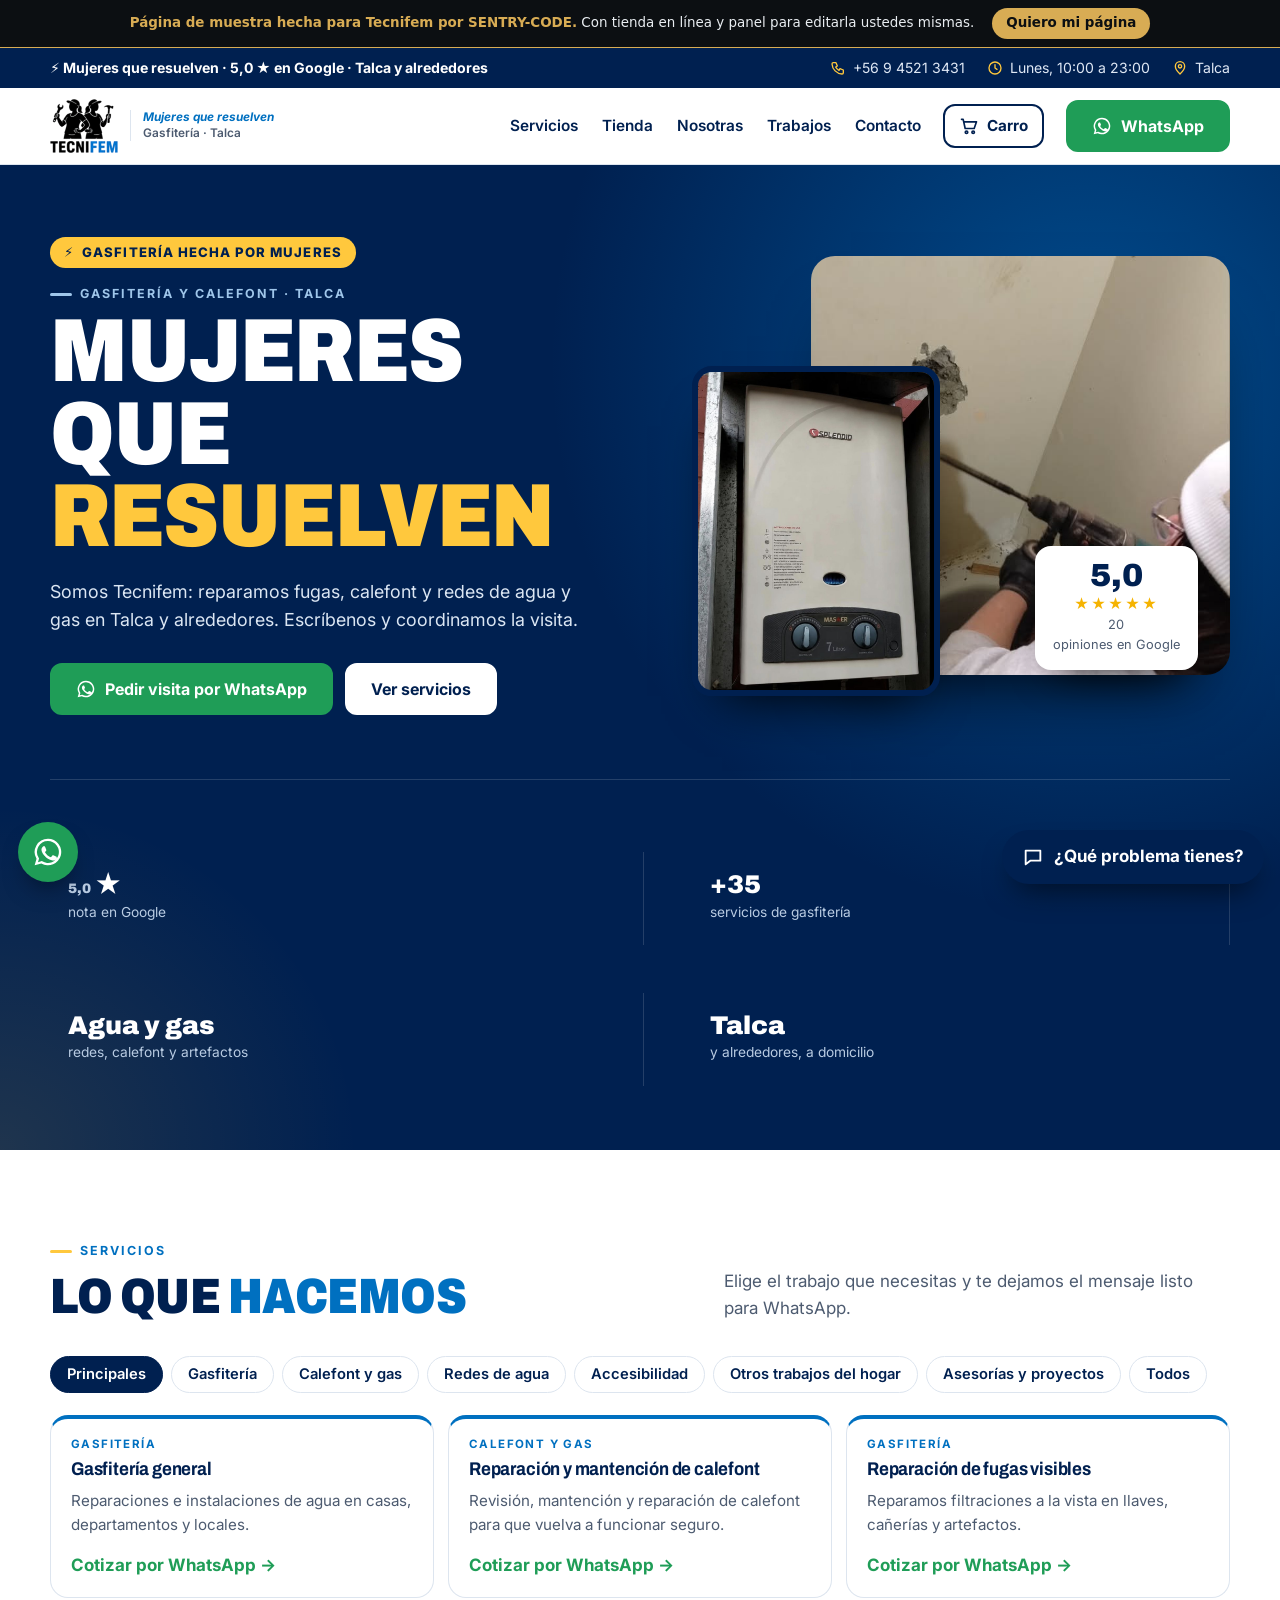
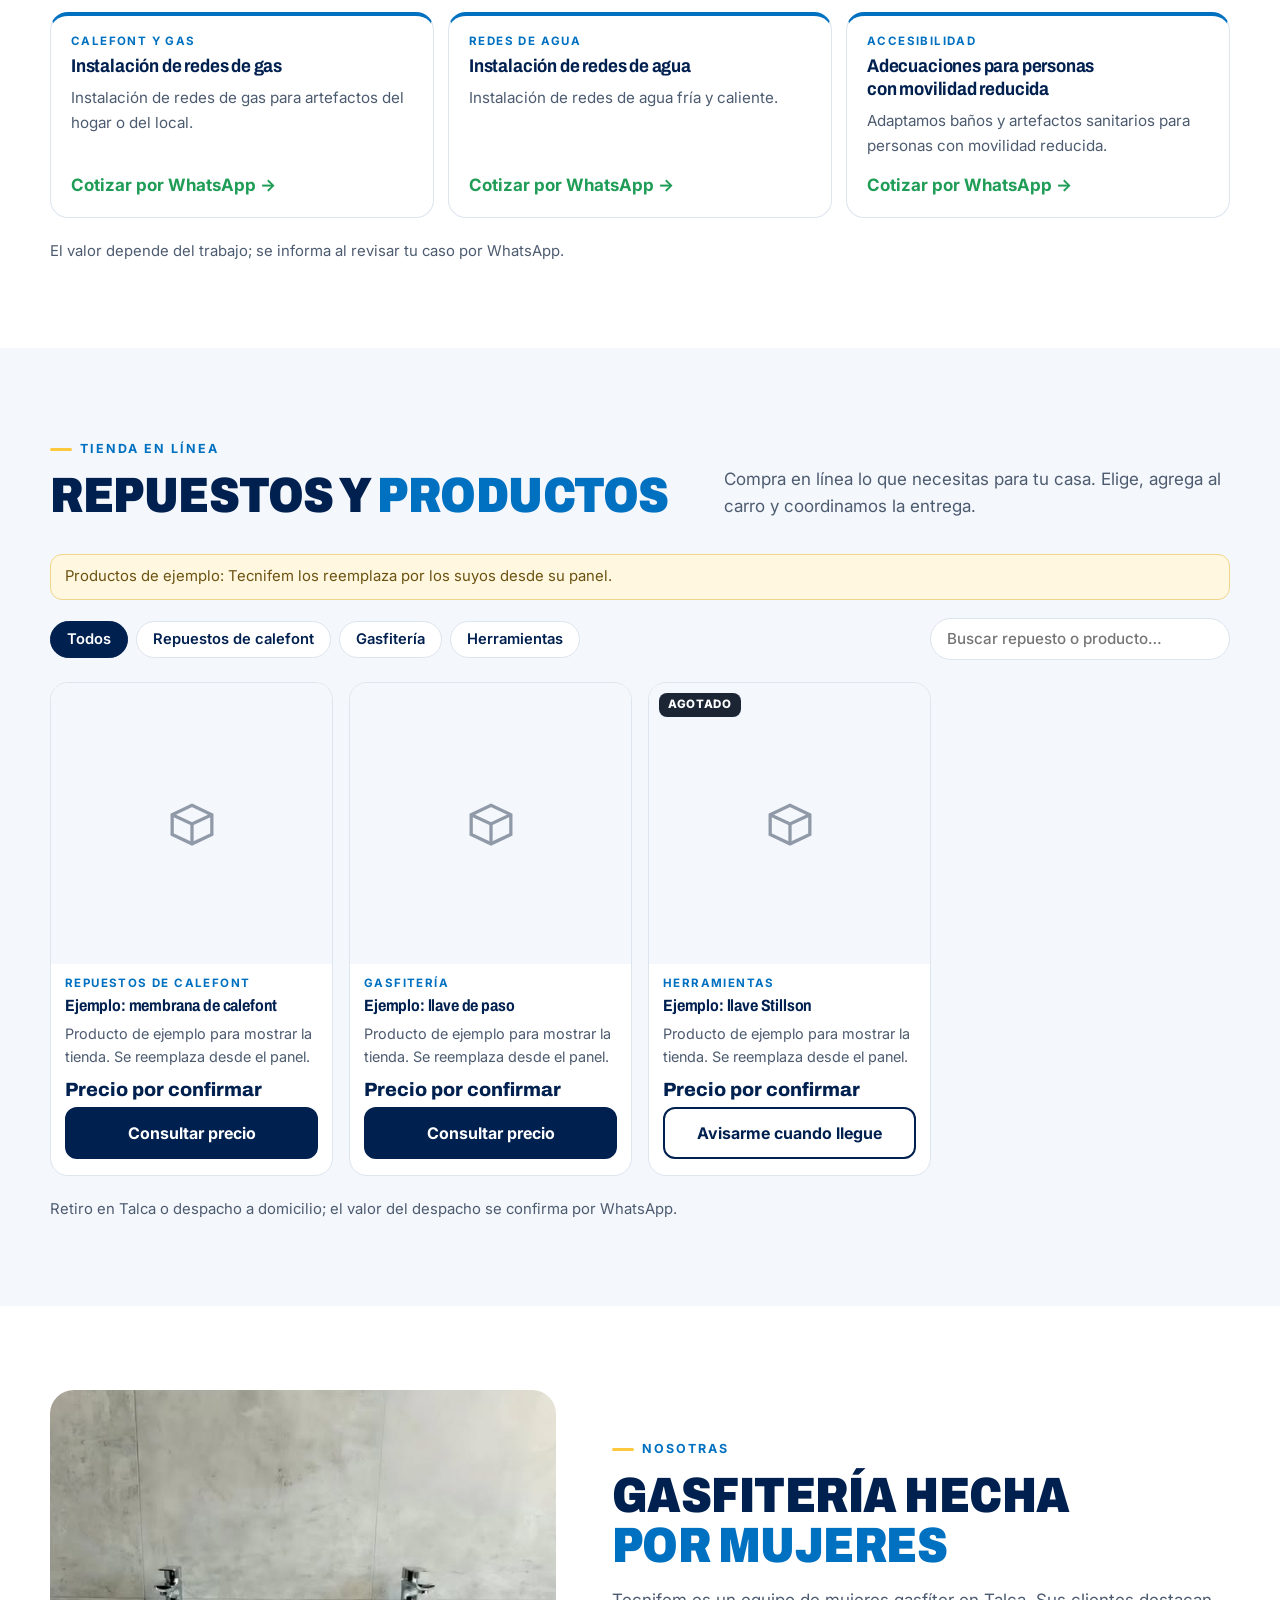
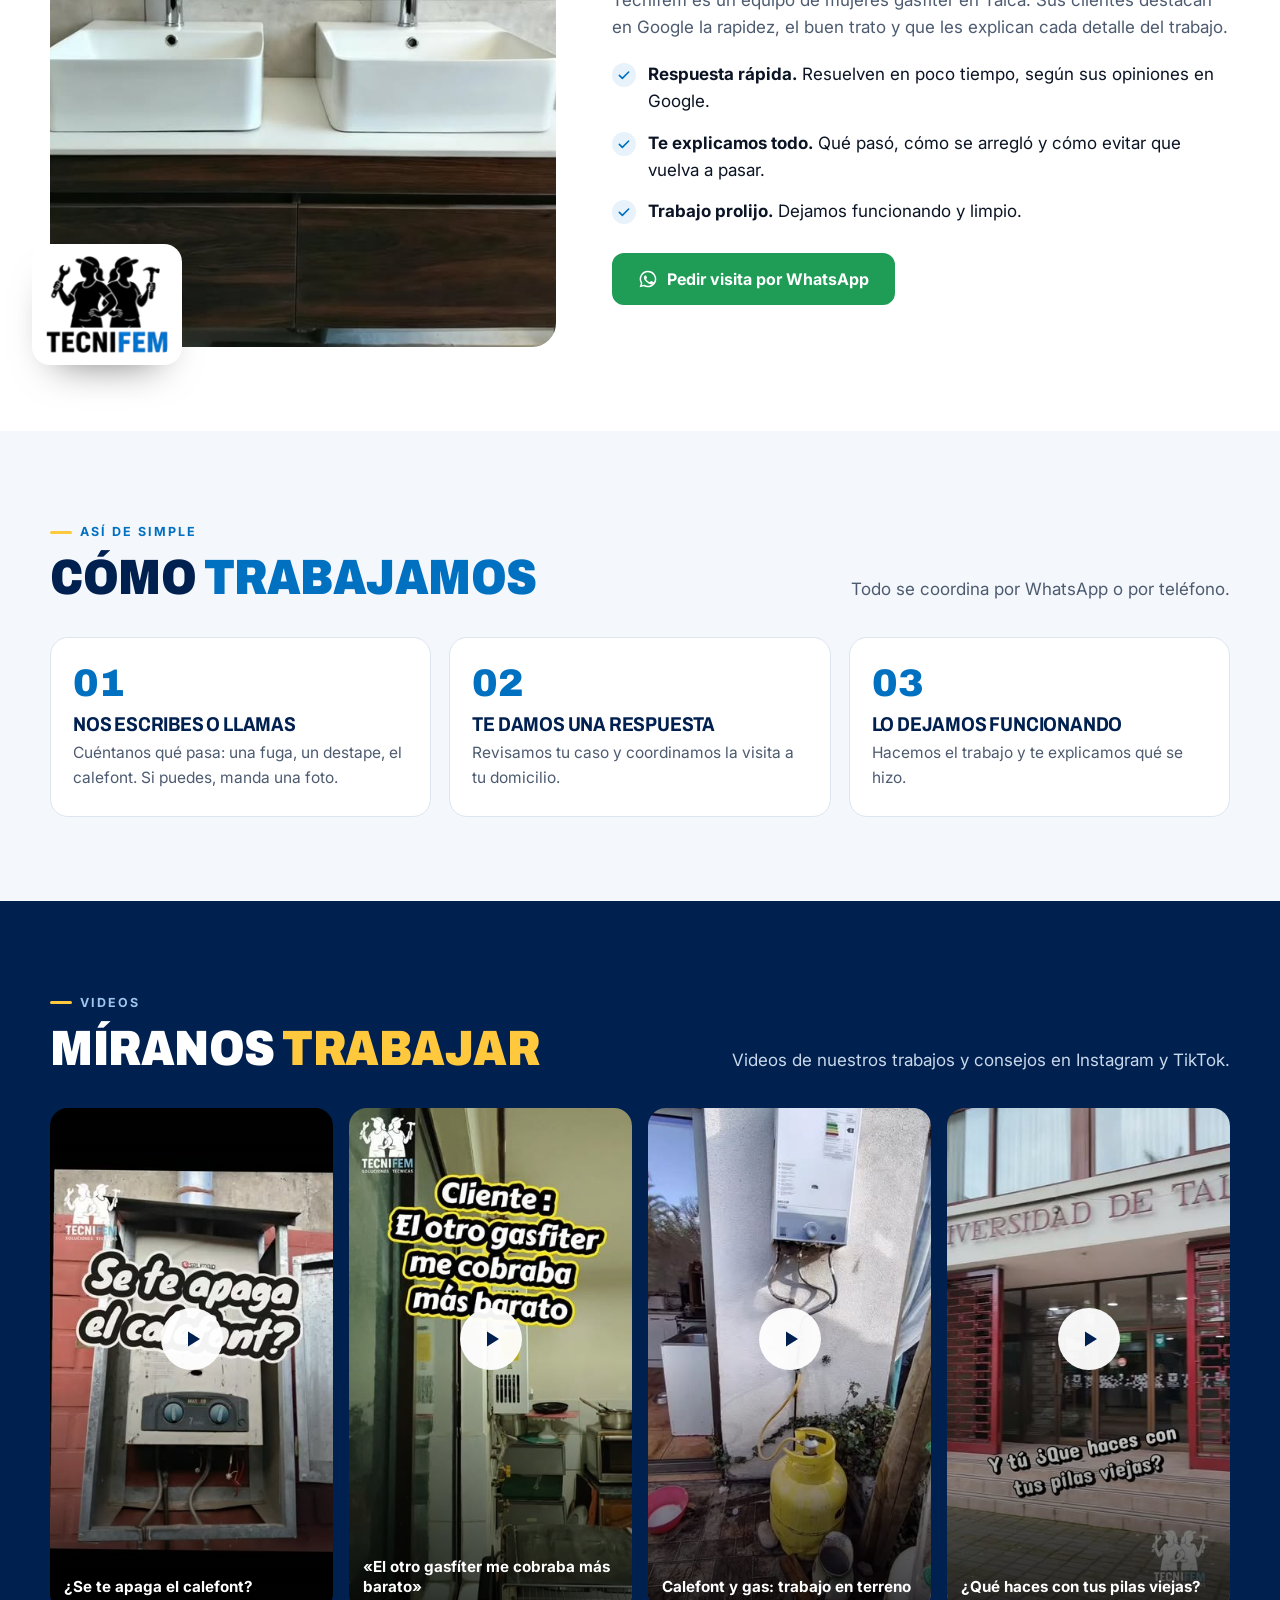
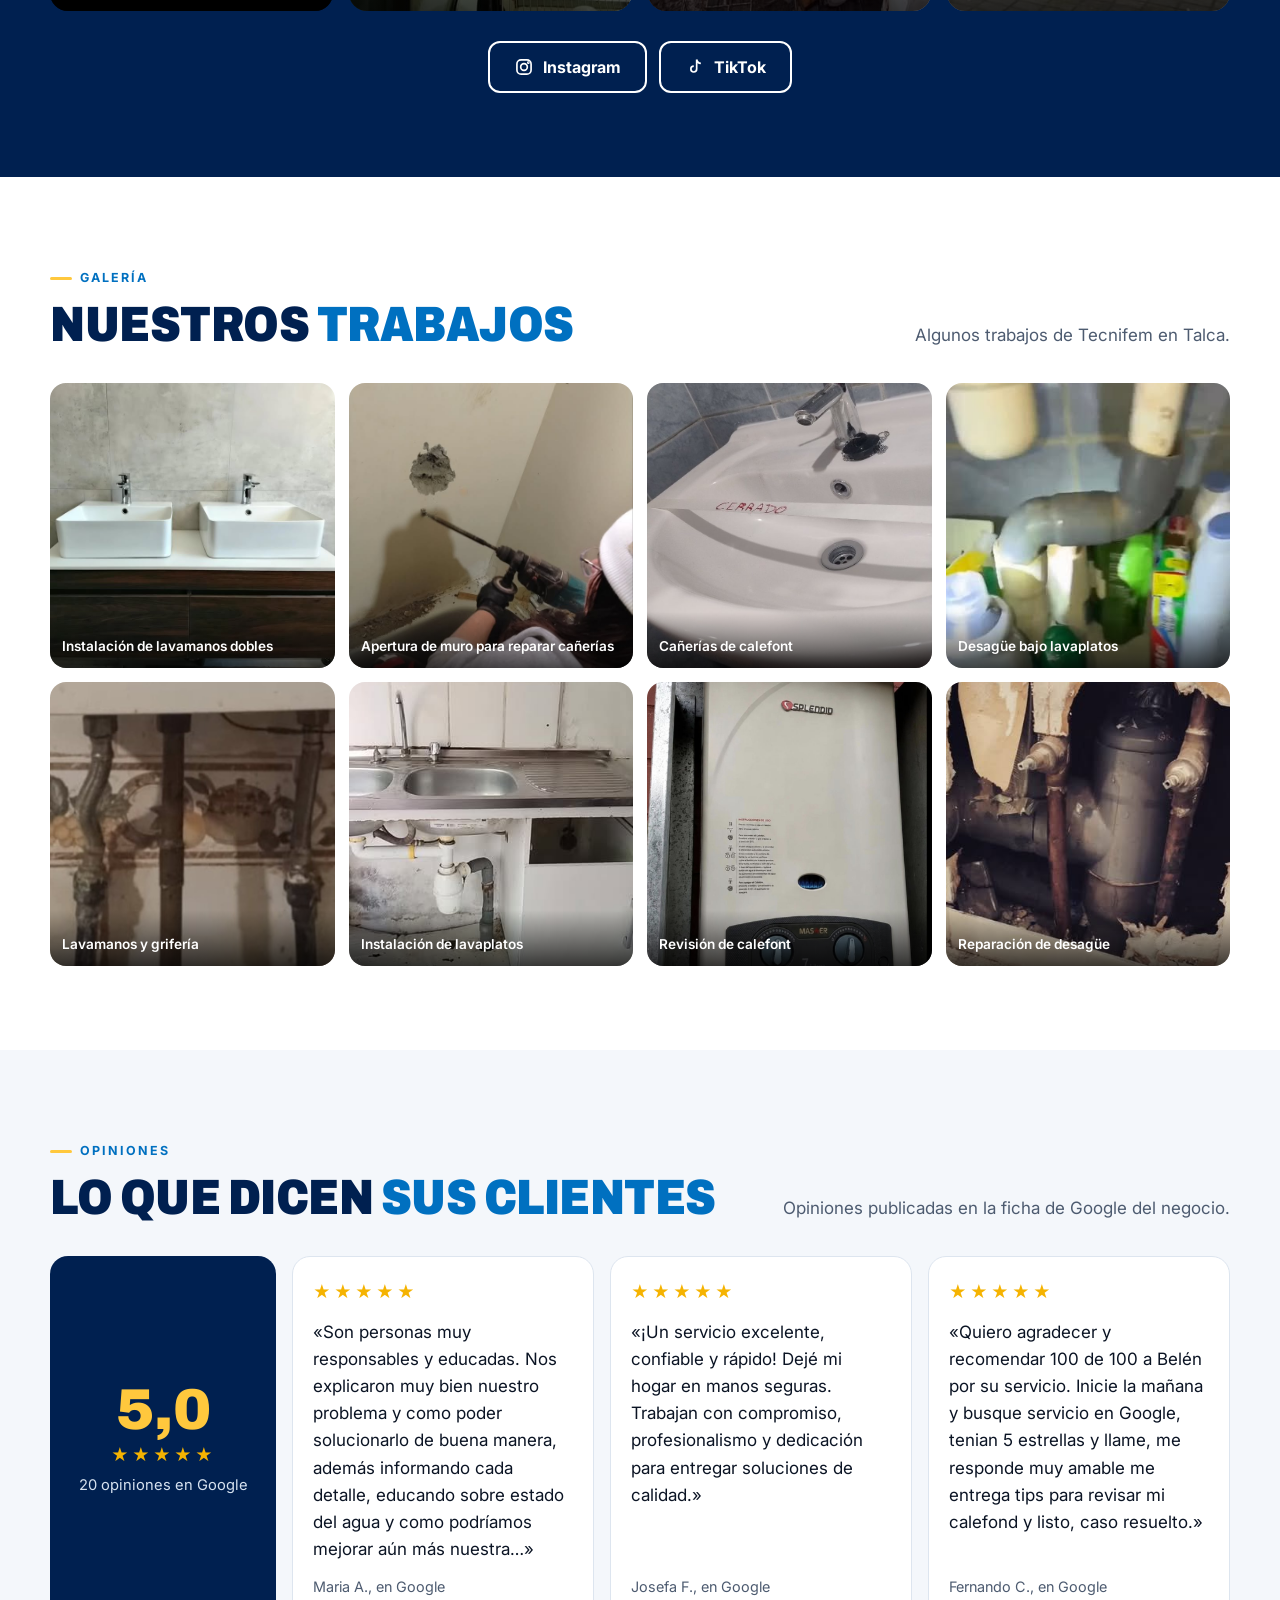
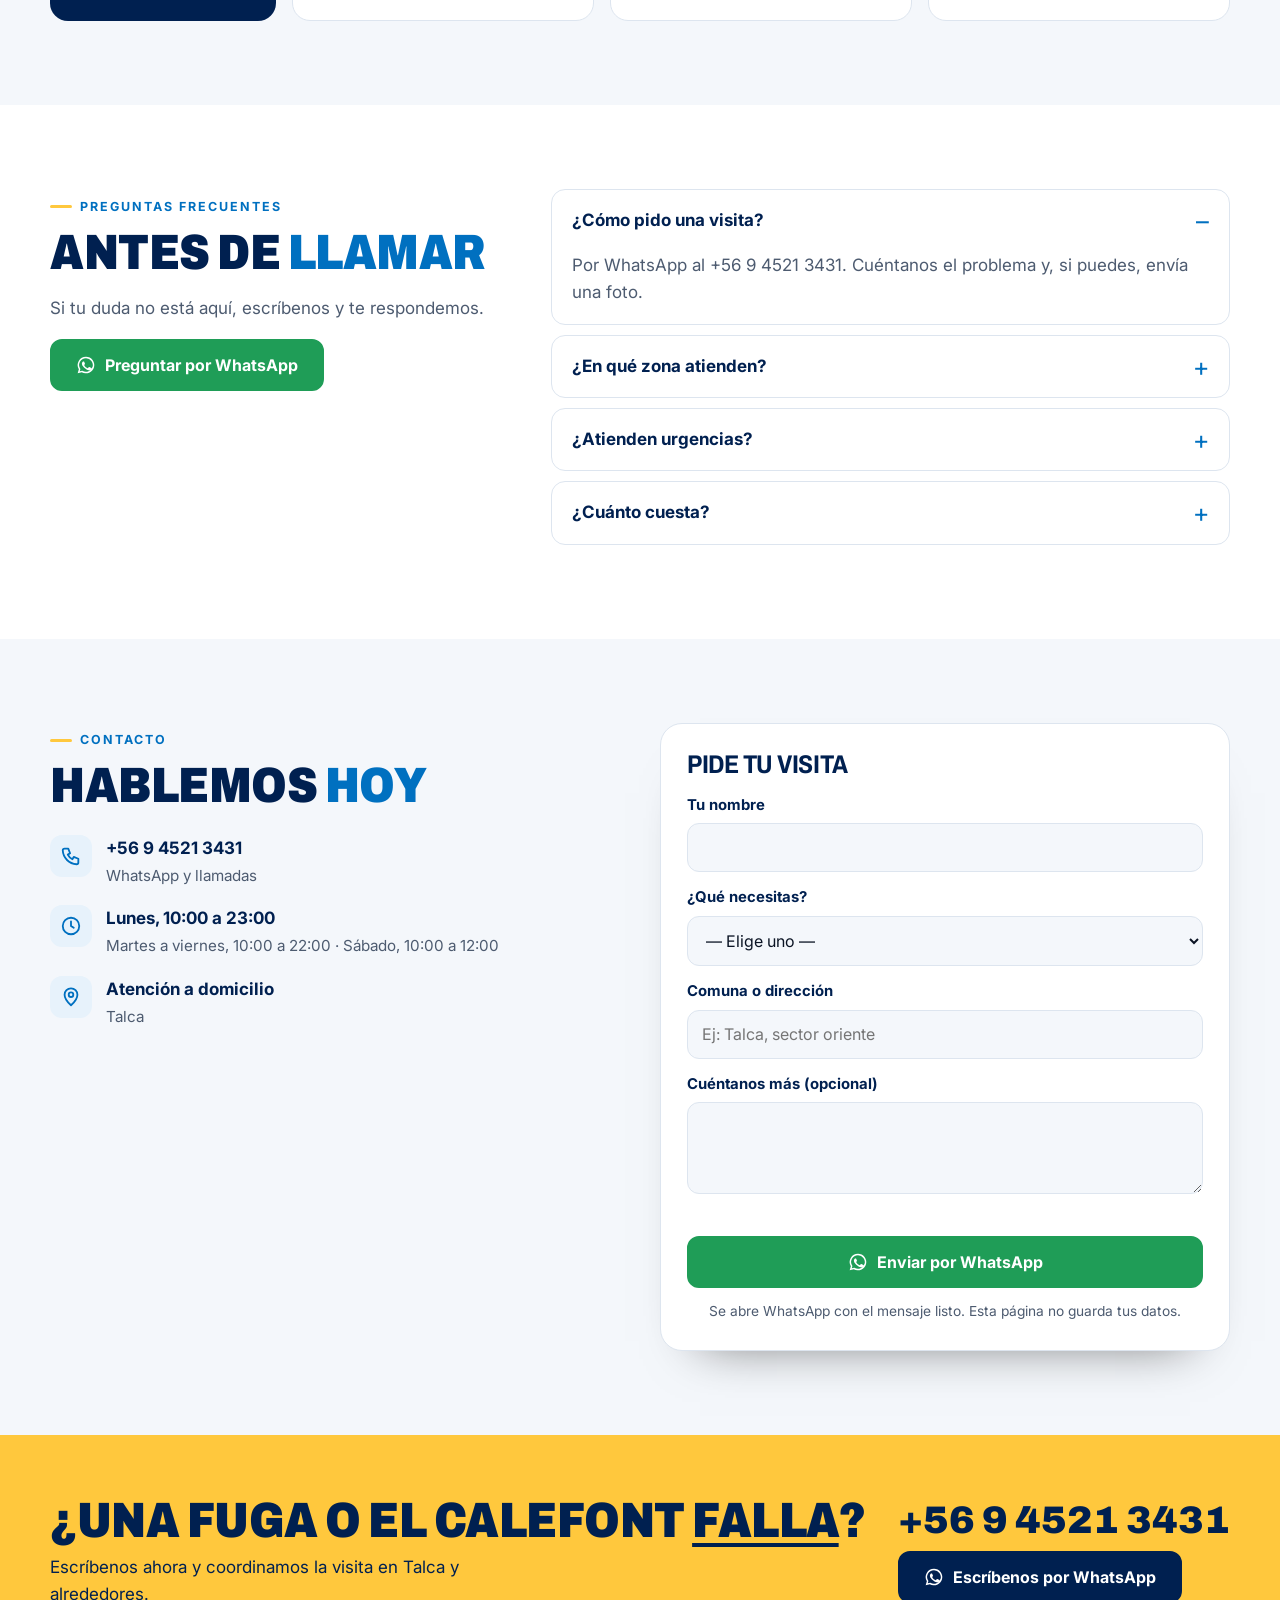
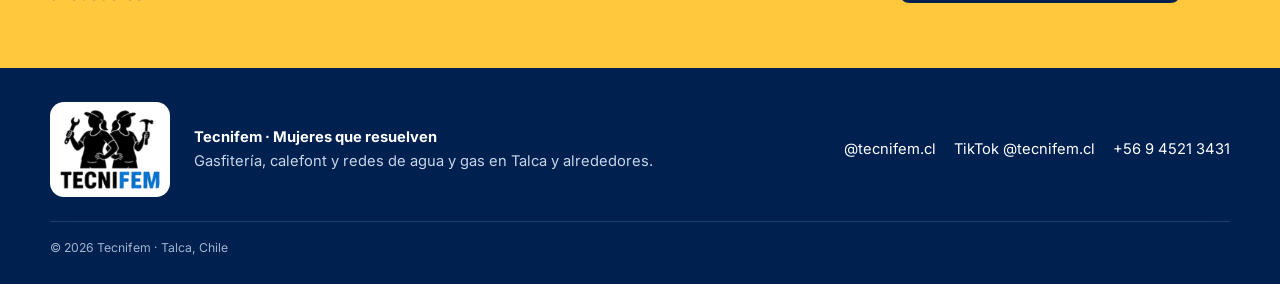
==== index.html @ e9b9c033 "Rediseño con la marca real (Mujeres que resuelven): logo, fotos y videos de Instagram, tienda con bú" ====
<!doctype html>
<html lang="es-CL">
<head>
<meta charset="utf-8">
<meta name="viewport" content="width=device-width, initial-scale=1">
<title>Tecnifem · Gasfitería y calefont en Talca · Mujeres que resuelven</title>
<meta name="description" content="Tecnifem: gasfitería, calefont y redes de agua y gas en Talca y alrededores. Mujeres que resuelven. 5,0 en Google. Tienda de repuestos en línea.">
<meta name="robots" content="noindex">
<meta property="og:title" content="Tecnifem · Mujeres que resuelven">
<meta property="og:description" content="Gasfitería, calefont y redes de agua y gas en Talca. Escríbenos y coordinamos la visita por WhatsApp.">
<meta property="og:image" content="https://delaguardaagustin.github.io/tecnifem-talca/assets/fotos/trabajo-demolicion.jpg">
<meta property="og:url" content="https://delaguardaagustin.github.io/tecnifem-talca/">
<meta property="og:type" content="website">
<meta name="twitter:card" content="summary_large_image">
<meta name="theme-color" content="#002050">
<link rel="icon" href="assets/icono-tecnifem.png">
<link rel="preconnect" href="https://fonts.googleapis.com"><link rel="preconnect" href="https://fonts.gstatic.com" crossorigin>
<link href="https://fonts.googleapis.com/css2?family=Archivo:wdth,wght@75..100,600..900&family=Inter:wght@400;500;600;700&display=swap" rel="stylesheet">
<link rel="stylesheet" href="tienda.css">
<link rel="stylesheet" href="asistente.css">
<style>
:root{
  --navy:#002050;--navy-2:#0a2c66;--azul:#0070c0;--azul-claro:#e7f2fb;--rayo:#ffc83d;--tinta:#0b1424;--suave:#4d5b70;--linea:#dde5ef;--fondo:#f4f7fb;--blanco:#fff;--wa:#1f9d57;
  --osc:var(--navy);--pri:var(--azul);--acento:var(--rayo);
  --display:"Archivo","Arial Narrow","Arial Black",sans-serif;--font:"Inter",system-ui,-apple-system,"Segoe UI",sans-serif;
  --radio:18px;--asis-tone:#0070c0;
}
*{box-sizing:border-box}html{scroll-behavior:smooth;scroll-padding-top:84px}
body{margin:0;font:400 17px/1.6 var(--font);color:var(--tinta);background:var(--blanco);-webkit-font-smoothing:antialiased}
img{max-width:100%;display:block}a{color:inherit}
h1,h2,h3{font-family:var(--display);font-stretch:85%;line-height:1.02;margin:0;letter-spacing:-.01em;text-wrap:balance}
h2{font-size:clamp(2rem,4.8vw,3.1rem);font-weight:900;color:var(--navy);text-transform:uppercase}
h2 em,h1 em{font-style:normal;color:var(--azul)}
.wrap{width:min(1180px,100% - 40px);margin:0 auto}
section{padding:84px 0}
.ojo{display:inline-flex;align-items:center;gap:8px;font:700 .78rem/1 var(--font);letter-spacing:.16em;text-transform:uppercase;color:var(--azul);margin-bottom:14px}
.ojo::before{content:"";width:22px;height:3px;border-radius:2px;background:var(--rayo)}
.cab{display:flex;flex-wrap:wrap;justify-content:space-between;align-items:flex-end;gap:14px 40px;margin-bottom:34px}
.cab p{margin:0;color:var(--suave);max-width:46ch}
.nota{margin:22px 0 0;color:var(--suave);font-size:.93rem}
.gris{background:var(--fondo)}
.btn{display:inline-flex;align-items:center;justify-content:center;gap:9px;min-height:52px;padding:0 24px;border-radius:12px;font:700 1rem/1 var(--font);text-decoration:none;border:2px solid var(--navy);color:var(--navy);background:#fff;cursor:pointer;transition:transform .15s ease,box-shadow .15s ease,background .15s ease}
.btn:hover{transform:translateY(-2px);box-shadow:0 12px 22px -14px rgba(0,0,0,.55)}
.btn svg{width:20px;height:20px;flex:none}
.btn-wa{background:var(--wa);border-color:var(--wa);color:#fff}
.btn-pri{background:var(--azul);border-color:var(--azul);color:#fff}
.btn-osc{background:var(--navy);border-color:var(--navy);color:#fff}
.muestra{background:#0c0f12;color:#e9edf1;font:500 .84rem/1.4 system-ui,-apple-system,"Segoe UI",sans-serif;border-bottom:1px solid #d8ac54}
.muestra div{width:min(1220px,100% - 28px);margin:0 auto;display:flex;flex-wrap:wrap;align-items:center;justify-content:center;gap:8px 18px;padding:8px 0;text-align:center}
.muestra b{color:#d8ac54}.muestra a{background:#d8ac54;color:#0c0f12;font-weight:700;text-decoration:none;border-radius:999px;padding:6px 14px;white-space:nowrap}
.franja{background:var(--navy);color:#dfe8f5;font-size:.88rem}
.franja .wrap{display:flex;flex-wrap:wrap;gap:6px 26px;justify-content:space-between;align-items:center;min-height:40px;padding:6px 0}
.franja .aviso-txt::before{content:var(--aviso-txt,"⚡ Mujeres que resuelven · 5,0 ★ en Google · Talca y alrededores");font-weight:700;color:#fff}
.franja .datos-f{display:flex;flex-wrap:wrap;gap:6px 22px}
.franja span,.franja a{display:inline-flex;align-items:center;gap:7px;text-decoration:none}
.franja svg{width:16px;height:16px;stroke:var(--rayo);fill:none;stroke-width:2;stroke-linecap:round;stroke-linejoin:round}
header{position:sticky;top:0;z-index:30;background:rgba(255,255,255,.97);backdrop-filter:blur(8px);border-bottom:1px solid var(--linea)}
.nav{display:flex;align-items:center;gap:22px;min-height:76px}
.marca{display:flex;align-items:center;gap:12px;text-decoration:none;margin-right:auto;min-width:0}
.marca img{height:54px;width:auto}
.marca small{display:block;font:600 .74rem/1.3 var(--font);color:var(--suave);border-left:1px solid var(--linea);padding-left:12px}
.marca small b{display:block;color:var(--azul);font-style:italic;font-weight:700}
.menu{display:flex;gap:24px}.menu a{text-decoration:none;font-weight:600;color:var(--navy);font-size:.96rem}.menu a:hover{color:var(--azul)}
.portada{background:var(--navy);color:#fff;position:relative;overflow:hidden}
.portada::before{content:"";position:absolute;inset:0;background:radial-gradient(60% 80% at 85% 20%,rgba(0,112,192,.55),transparent 70%),radial-gradient(40% 50% at 0% 100%,rgba(255,200,61,.12),transparent 70%)}
.portada .wrap{position:relative;display:grid;grid-template-columns:1.05fr .95fr;gap:48px;align-items:center;padding:72px 0 64px}
.lema{display:inline-flex;align-items:center;gap:8px;background:var(--rayo);color:var(--navy);font:800 .82rem/1 var(--font);letter-spacing:.08em;text-transform:uppercase;padding:9px 14px;border-radius:999px}
.portada .ojo{display:flex;color:#9fc6ea;margin:20px 0 10px}.portada .ojo::before{background:#9fc6ea}
.portada h1{font-size:clamp(2.8rem,8vw,5.6rem);font-weight:900;text-transform:uppercase;line-height:.92}
.portada h1 em{color:var(--rayo)}
.portada p{max-width:50ch;font-size:1.12rem;margin:20px 0 28px;color:#dbe6f3}
.botones{display:flex;flex-wrap:wrap;gap:12px}
.portada .btn{border-color:#fff}.portada .btn-wa{border-color:var(--wa)}
.collage{position:relative;min-height:440px}
.collage .f1{position:absolute;right:0;top:0;width:78%;aspect-ratio:1;object-fit:cover;border-radius:24px;box-shadow:0 40px 70px -40px #000}
.collage .f2{position:absolute;left:0;bottom:0;width:46%;aspect-ratio:3/4;object-fit:cover;border-radius:20px;border:6px solid var(--navy);box-shadow:0 30px 50px -30px #000}
.collage .sello-g{position:absolute;right:6%;bottom:6%;background:#fff;color:var(--navy);border-radius:16px;padding:14px 18px;box-shadow:0 20px 40px -20px #000;text-align:center}
.sello-g b{display:block;font:900 2rem/1 var(--display)}.sello-g .est{color:#f5b301;letter-spacing:2px;font-size:.9rem}.sello-g span{display:block;font-size:.8rem;color:var(--suave)}
.cifras{position:relative;display:grid;grid-template-columns:repeat(4,1fr);border-top:1px solid rgba(255,255,255,.14)}
.cifras div{padding:20px 18px;border-right:1px solid rgba(255,255,255,.14)}.cifras div:last-child{border-right:0}
.cifras b{display:block;font:900 1.6rem/1 var(--display);color:#fff}.cifras span{font-size:.86rem;color:#b8cbe2}
.nosotros{display:grid;grid-template-columns:.9fr 1.1fr;gap:56px;align-items:center}
.nosotros .foto{position:relative}
.nosotros .foto img#n-foto{border-radius:24px;width:100%;aspect-ratio:4/4.4;object-fit:cover}
.nosotros .logo-c{position:absolute;left:-18px;bottom:-18px;background:#fff;border-radius:18px;padding:12px 14px;box-shadow:0 20px 40px -24px rgba(0,0,0,.6);width:150px}
.nosotros p{color:var(--suave);margin:16px 0 20px}
.lista{list-style:none;padding:0;margin:0 0 28px;display:grid;gap:14px}
.lista li{display:flex;gap:12px;align-items:flex-start}
.lista svg{width:24px;height:24px;flex:none;margin-top:2px;stroke:var(--azul);fill:none;stroke-width:2.4;stroke-linecap:round;stroke-linejoin:round;background:var(--azul-claro);border-radius:50%;padding:4px}
.pasos{list-style:none;padding:0;margin:0;display:grid;grid-template-columns:repeat(3,1fr);gap:18px;counter-reset:p}
.pasos li{counter-increment:p;background:#fff;border:1px solid var(--linea);border-radius:var(--radio);padding:26px 22px}
.pasos li::before{content:"0" counter(p);display:block;font:900 2.4rem/1 var(--display);color:var(--azul);margin-bottom:12px}
.pasos h3{font-size:1.25rem;color:var(--navy);margin-bottom:6px;text-transform:uppercase}.pasos p{margin:0;color:var(--suave);font-size:.97rem}
.videos-s{background:var(--navy);color:#fff}.videos-s h2{color:#fff}.videos-s h2 em{color:var(--rayo)}.videos-s .cab p{color:#c9d8ea}.videos-s .ojo{color:#9fc6ea}
.videos{display:grid;grid-template-columns:repeat(4,1fr);gap:16px}
.vid{position:relative;border-radius:18px;overflow:hidden;aspect-ratio:9/16;background:#000;cursor:pointer;border:0;padding:0;color:#fff;text-align:left;font:inherit;width:100%}
.vid img{width:100%;height:100%;object-fit:cover;transition:transform .4s ease}.vid:hover img{transform:scale(1.04)}
.vid::after{content:"";position:absolute;inset:0;background:linear-gradient(180deg,rgba(0,0,0,0) 50%,rgba(0,0,0,.75));pointer-events:none}
.vid .play{position:absolute;left:50%;top:46%;transform:translate(-50%,-50%);width:62px;height:62px;border-radius:50%;background:rgba(255,255,255,.95);display:grid;place-items:center;z-index:2}
.vid .play svg{width:24px;height:24px;fill:var(--navy);margin-left:3px}
.vid .t{position:absolute;left:14px;right:14px;bottom:14px;z-index:2;font-weight:700;font-size:.95rem;line-height:1.3}
.vid.on{cursor:default}.vid.on .play,.vid.on .t,.vid.on::after{display:none}
.vid iframe{position:absolute;inset:0;width:100%;height:100%;border:0;background:#fff;z-index:3}
.siguenos{display:flex;flex-wrap:wrap;gap:12px;justify-content:center;margin-top:30px}
.siguenos .btn{border-color:#fff;background:transparent;color:#fff}.siguenos .btn svg{stroke:currentColor;fill:none;stroke-width:2}
.trabajos{display:grid;grid-template-columns:repeat(4,1fr);gap:14px}
.trabajos figure{margin:0;position:relative;border-radius:16px;overflow:hidden;aspect-ratio:1}
.trabajos img{width:100%;height:100%;object-fit:cover;transition:transform .4s ease}.trabajos figure:hover img{transform:scale(1.04)}
.trabajos figcaption{position:absolute;left:0;right:0;bottom:0;padding:24px 12px 10px;background:linear-gradient(transparent,rgba(0,0,0,.7));color:#fff;font-size:.85rem;font-weight:600}
.resenas{display:grid;grid-template-columns:.75fr repeat(3,1fr);gap:16px;align-items:stretch}
.nota-g{background:var(--navy);color:#fff;border-radius:var(--radio);padding:26px 20px;display:flex;flex-direction:column;justify-content:center;text-align:center;gap:4px}
.nota-g b{font:900 3.6rem/1 var(--display);color:var(--rayo)}
.est{color:#f5b301;letter-spacing:3px}
.nota-g span:last-child{font-size:.92rem;color:#d6e2f0}
.res{margin:0;background:#fff;border:1px solid var(--linea);border-radius:var(--radio);padding:22px 20px;display:flex;flex-direction:column;gap:12px}
.res p{margin:0}.res cite{margin-top:auto;font-style:normal;font-size:.9rem;color:var(--suave)}
.preguntas{display:grid;grid-template-columns:.8fr 1.2fr;gap:48px;align-items:start}
.preguntas .lado p{color:var(--suave)}
details{border:1px solid var(--linea);border-radius:14px;background:#fff;margin-bottom:10px}
summary{cursor:pointer;list-style:none;padding:17px 46px 17px 20px;font-weight:700;color:var(--navy);position:relative}
summary::-webkit-details-marker{display:none}
summary::after{content:"+";position:absolute;right:20px;top:50%;transform:translateY(-50%);font:400 1.6rem/1 var(--font);color:var(--azul)}
details[open] summary::after{content:"–"}
details p{margin:0;padding:0 20px 18px;color:var(--suave)}
.contacto{display:grid;grid-template-columns:1fr 1fr;gap:40px;align-items:start}
.datos{display:grid;gap:16px;margin:24px 0}
.dato{display:flex;gap:14px;align-items:flex-start}
.dato svg{width:42px;height:42px;flex:none;padding:10px;border-radius:12px;background:var(--azul-claro);stroke:var(--azul);fill:none;stroke-width:2;stroke-linecap:round;stroke-linejoin:round}
.dato b{display:block;color:var(--navy)}.dato span{color:var(--suave);font-size:.95rem}.dato a{text-decoration:none}
.mapa{width:100%;height:240px;border:0;border-radius:18px}
form{background:#fff;border:1px solid var(--linea);border-radius:22px;padding:28px 26px;box-shadow:0 30px 50px -40px rgba(0,0,0,.6)}
form h3{font-size:1.6rem;color:var(--navy);margin-bottom:16px;text-transform:uppercase}
label{display:block;font-weight:700;font-size:.93rem;color:var(--navy);margin-bottom:14px}
input,select,textarea{display:block;width:100%;margin-top:6px;font:400 1rem/1.3 var(--font);padding:13px 14px;border:1px solid var(--linea);border-radius:12px;background:var(--fondo);color:var(--tinta)}
textarea{min-height:92px;resize:vertical}
input:focus,select:focus,textarea:focus{outline:2px solid var(--azul);outline-offset:1px}
form .btn{width:100%}form small{display:block;margin-top:12px;color:var(--suave);font-size:.86rem;text-align:center}
.aviso{color:#b42318;font-weight:600;font-size:.93rem;min-height:1.2em;margin:0 0 10px}
.cierre{background:var(--rayo);color:var(--navy);padding:60px 0}
.cierre .wrap{display:flex;flex-wrap:wrap;justify-content:space-between;align-items:center;gap:20px}
.cierre h2{color:var(--navy)}.cierre h2 em{color:var(--navy);text-decoration:underline;text-decoration-thickness:4px;text-underline-offset:6px}
.cierre p{margin:8px 0 0;max-width:46ch}
.cierre .tel{display:block;font:900 clamp(1.6rem,5vw,2.4rem)/1 var(--display);text-decoration:none;margin-bottom:12px;text-align:right}
footer{background:var(--navy);color:#c7d5e8;font-size:.92rem;padding:34px 0 26px}
footer .wrap{display:grid;grid-template-columns:auto 1fr auto;gap:24px;align-items:center}
footer .logo-f{background:#fff;border-radius:14px;padding:8px 10px;width:120px}
footer a{text-decoration:none;color:#fff}
footer .redes{display:flex;flex-wrap:wrap;gap:8px 18px}
footer small{grid-column:1/-1;border-top:1px solid rgba(255,255,255,.12);padding-top:16px;color:#9fb3cc}
.wa-flot{position:fixed;left:18px;bottom:18px;z-index:40;width:60px;height:60px;border-radius:50%;background:var(--wa);color:#fff;display:grid;place-items:center;box-shadow:0 14px 26px -12px rgba(0,0,0,.6)}
.wa-flot svg{width:32px;height:32px}
.fab{position:fixed;right:16px;bottom:16px;z-index:60;display:inline-flex;align-items:center;gap:10px;min-height:54px;padding:0 20px;border-radius:999px;background:var(--navy);color:#fff;text-decoration:none;font-weight:700;box-shadow:0 16px 30px -12px rgba(0,0,0,.65)}
.fab svg{width:22px;height:22px;fill:none;stroke:currentColor;stroke-width:2;stroke-linecap:round;stroke-linejoin:round}
.barra-movil{display:none}
.aparece{opacity:0;transform:translateY(18px);transition:opacity .6s ease,transform .6s ease}.aparece.visto{opacity:1;transform:none}
@media (prefers-reduced-motion:reduce){.aparece{opacity:1;transform:none;transition:none}html{scroll-behavior:auto}.vid img{transition:none}}
@media (max-width:980px){
  .menu{display:none}.portada .wrap{grid-template-columns:1fr;padding:52px 0 40px}.collage{min-height:380px;max-width:520px;width:100%}
  .cifras{grid-template-columns:repeat(2,1fr)}.cifras div:nth-child(2){border-right:0}.cifras div:nth-child(-n+2){border-bottom:1px solid rgba(255,255,255,.14)}
  .nosotros,.preguntas,.contacto{grid-template-columns:1fr}.trabajos{grid-template-columns:repeat(2,1fr)}.resenas{grid-template-columns:1fr}.pasos{grid-template-columns:1fr}
  .videos{grid-template-columns:none;grid-auto-flow:column;grid-auto-columns:minmax(220px,64%);overflow-x:auto;scroll-snap-type:x mandatory;padding-bottom:8px}.vid{scroll-snap-align:center}
  footer .wrap{grid-template-columns:1fr}.cierre .tel{text-align:left}
}
@media (max-width:640px){
  section{padding:58px 0}.franja .datos-f{display:none}.nav .btn{display:none}.marca small{display:none}.marca img{height:46px}
  .collage{min-height:330px}.botones .btn{flex:1 1 100%}.nosotros .logo-c{left:10px;width:120px}
  .wa-flot{display:none}.fab{bottom:calc(68px + env(safe-area-inset-bottom,0px))!important;min-height:50px;padding:0 16px;font-size:.93rem}.asis{bottom:calc(128px + env(safe-area-inset-bottom,0px))!important;max-height:calc(100dvh - 150px)!important}
  .barra-movil{display:grid;grid-template-columns:1fr 1fr;position:fixed;left:0;right:0;bottom:0;z-index:40;box-shadow:0 -8px 20px -12px rgba(0,0,0,.5)}
  .barra-movil a{display:flex;align-items:center;justify-content:center;gap:8px;min-height:56px;font-weight:800;text-decoration:none;color:#fff}
  .barra-movil .ll{background:var(--navy)}.barra-movil .wa{background:var(--wa)}.barra-movil svg{width:20px;height:20px}
  body{padding-bottom:56px}
}
</style>
</head>
<body>
<div class="muestra"><div><span><b>Página de muestra hecha para Tecnifem por SENTRY-CODE.</b> Con tienda en línea y panel para editarla ustedes mismas.</span><a href="https://wa.me/56974479565?text=Hola%20Agust%C3%ADn%2C%20vi%20la%20p%C3%A1gina%20de%20muestra%20de%20Tecnifem" target="_blank" rel="noopener">Quiero mi página</a></div></div>
<svg width="0" height="0" style="position:absolute" aria-hidden="true">
<symbol id="wa" viewBox="0 0 24 24"><path fill="currentColor" d="M12 2a10 10 0 0 0-8.600 15.100L2 22l5-1.300A10 10 0 1 0 12 2Zm0 1.800a8.200 8.200 0 1 1-4.300 15.200l-.300-.200-2.900.800.800-2.800-.200-.300A8.200 8.200 0 0 1 12 3.800Zm-3.200 3.900c-.200 0-.500.100-.700.400-.300.300-1 1-1 2.300 0 1.400 1 2.700 1.100 2.900.100.200 2 3.100 4.900 4.300 2.400 1 2.900.800 3.400.700.500-.100 1.700-.700 1.900-1.300.200-.700.200-1.200.200-1.300-.100-.100-.300-.200-.600-.300l-2-.900c-.300-.100-.500-.200-.700.100l-.900 1.100c-.200.200-.300.200-.600.100-.300-.200-1.200-.500-2.300-1.400-.900-.800-1.400-1.700-1.600-2-.200-.300 0-.500.100-.600l.400-.500c.200-.200.200-.300.300-.500.100-.200 0-.400 0-.500l-.900-2.200c-.200-.500-.400-.400-.600-.400h-.400Z"/></symbol>
<symbol id="tel" viewBox="0 0 24 24"><path d="M5 4h4l2 5-2.500 1.500a11 11 0 0 0 5 5L15 13l5 2v4a2 2 0 0 1-2 2A16 16 0 0 1 3 6a2 2 0 0 1 2-2Z"/></symbol>
<symbol id="reloj" viewBox="0 0 24 24"><circle cx="12" cy="12" r="9"/><path d="M12 7v5l3 2"/></symbol>
<symbol id="pin" viewBox="0 0 24 24"><path d="M12 21s7-6.200 7-11.500a7 7 0 0 0-14 0C5 14.800 12 21 12 21Z"/><circle cx="12" cy="9.500" r="2.500"/></symbol>
<symbol id="ok" viewBox="0 0 24 24"><path d="m5 12.500 4.500 4.500L19 7.500"/></symbol>
<symbol id="ig" viewBox="0 0 24 24"><rect x="3.500" y="3.500" width="17" height="17" rx="5"/><circle cx="12" cy="12" r="4"/><circle cx="17.200" cy="6.800" r=".600"/></symbol>
<symbol id="tk" viewBox="0 0 24 24"><path d="M14 3v11.500a3.500 3.500 0 1 1-3.500-3.500M14 3c.5 2.800 2.300 4.500 5 4.700"/></symbol>
<symbol id="play" viewBox="0 0 24 24"><path d="M7 4.500v15l12-7.500z"/></symbol>
<symbol id="i-caja" viewBox="0 0 24 24"><path d="M3.500 8 12 4l8.500 4v8.500L12 20.500l-8.500-4V8Z"/><path d="M3.500 8 12 12l8.500-4M12 12v8.500"/></symbol>
</svg>

<div class="franja"><div class="wrap">
  <span class="aviso-txt"></span>
  <div class="datos-f">
    <a href="tel:+56945213431"><svg aria-hidden="true"><use href="#tel"/></svg>+56 9 4521 3431</a>
    <span><svg aria-hidden="true"><use href="#reloj"/></svg><span id="c-hor-franja">Lunes, 10:00 a 23:00</span></span>
    <span><svg aria-hidden="true"><use href="#pin"/></svg><span id="c-zona-franja">Talca</span></span>
  </div>
</div></div>

<header><div class="wrap nav">
  <a class="marca" href="#inicio" aria-label="Tecnifem, inicio"><img src="assets/logo-tecnifem.png" alt="Tecnifem" width="69" height="54"><small><b>Mujeres que resuelven</b>Gasfitería · Talca</small></a>
  <nav class="menu" aria-label="Secciones"><a href="#servicios">Servicios</a><a href="#tienda" id="m-tienda" hidden>Tienda</a><a href="#nosotros">Nosotras</a><a href="#trabajos">Trabajos</a><a href="#contacto">Contacto</a></nav>
  <button type="button" class="carro-btn" id="carro-btn" hidden aria-label="Ver carro de compra"><svg viewBox="0 0 24 24" aria-hidden="true"><path d="M3 4h2l2.400 11h10.800L21 7H6.200"/><circle cx="9" cy="19.500" r="1.500"/><circle cx="17" cy="19.500" r="1.500"/></svg>Carro<span id="carro-n" hidden>0</span></button>
  <a class="btn btn-wa" href="https://wa.me/56945213431?text=Hola%2C%20vi%20su%20p%C3%A1gina%20web%20y%20necesito%20un%20gasf%C3%ADter" target="_blank" rel="noopener"><svg aria-hidden="true"><use href="#wa"/></svg>WhatsApp</a>
</div></header>

<main id="inicio">
<section class="portada" style="padding:0">
  <div class="wrap">
    <div>
      <span class="lema">⚡ <span id="c-eslogan">Gasfitería hecha por mujeres</span></span>
      <span class="ojo" id="c-ojo">Gasfitería y calefont · Talca</span>
      <h1 id="c-titulo">Mujeres que <em>resuelven</em></h1>
      <p id="c-bajada">Somos Tecnifem: reparamos fugas, calefont y redes de agua y gas en Talca y alrededores. Escríbenos y coordinamos la visita.</p>
      <div class="botones">
        <a class="btn btn-wa" href="https://wa.me/56945213431?text=Hola%2C%20vi%20su%20p%C3%A1gina%20web%20y%20necesito%20un%20gasf%C3%ADter" target="_blank" rel="noopener"><svg aria-hidden="true"><use href="#wa"/></svg>Pedir visita por WhatsApp</a>
        <a class="btn" href="#servicios">Ver servicios</a>
      </div>
    </div>
    <div class="collage">
      <img class="f1" id="c-foto" src="assets/fotos/trabajo-demolicion.jpg" alt="Gasfíter de Tecnifem trabajando" fetchpriority="high">
      <img class="f2" id="c-foto2" src="assets/fotos/calefont-revision.jpg" alt="Calefont revisado por Tecnifem" loading="lazy">
      <div class="sello-g"><b class="r-nota">5,0</b><span class="est">★★★★★</span><span><span class="r-cant">20</span> opiniones en Google</span></div>
    </div>
  </div>
  <div class="wrap cifras">
    <div><b><span class="r-nota">5,0</span> ★</b><span>nota en Google</span></div>
    <div><b id="cifra-serv">+35</b><span>servicios de gasfitería</span></div>
    <div><b>Agua y gas</b><span>redes, calefont y artefactos</span></div>
    <div><b>Talca</b><span>y alrededores, a domicilio</span></div>
  </div>
</section>

<section id="servicios"><div class="wrap">
  <div class="cab aparece"><div><span class="ojo">Servicios</span><h2 id="s-titulo">Lo que <em>hacemos</em></h2></div><p id="s-bajada">Elige el trabajo que necesitas y te dejamos el mensaje listo para WhatsApp.</p></div>
  <div class="s-filtros" id="s-filtros"></div>
  <div class="s-grilla" id="s-lista">
    <article class="s-item"><span class="t-cat">Gasfitería</span><h3>Gasfitería general</h3><p>Reparaciones e instalaciones de agua en casas, departamentos y locales.</p><a class="s-cot" data-s="Gasfitería general" href="#">Cotizar por WhatsApp →</a></article>
    <article class="s-item"><span class="t-cat">Calefont y gas</span><h3>Reparación y mantención de calefont</h3><p>Revisión, mantención y reparación de calefont.</p><a class="s-cot" data-s="Reparación y mantención de calefont" href="#">Cotizar por WhatsApp →</a></article>
    <article class="s-item"><span class="t-cat">Redes de agua</span><h3>Instalación de redes de agua</h3><p>Instalación de redes de agua fría y caliente.</p><a class="s-cot" data-s="Instalación de redes de agua" href="#">Cotizar por WhatsApp →</a></article>
  </div>
  <p class="nota" id="s-nota">El valor depende del trabajo; se informa al revisar tu caso por WhatsApp.</p>
</div></section>

<section id="tienda" class="gris" hidden><div class="wrap">
  <div class="cab"><div><span class="ojo">Tienda en línea</span><h2 id="t-titulo">Repuestos y <em>productos</em></h2></div><p id="t-bajada">Compra en línea lo que necesitas para tu casa.</p></div>
  <p class="t-aviso" id="t-aviso" hidden></p>
  <div class="t-barra">
    <div class="t-filtros" id="t-filtros"></div>
    <select class="t-sel" id="t-marca" aria-label="Filtrar por marca de calefont" hidden></select>
    <label class="t-buscar"><span class="sr">Buscar producto</span><input id="t-buscar" type="search" placeholder="Buscar repuesto o producto…" autocomplete="off"></label>
  </div>
  <div class="t-grilla" id="t-grilla"></div>
  <p class="nota" id="t-entrega"></p>
</div></section>

<section id="nosotros"><div class="wrap nosotros">
  <div class="foto aparece">
    <img id="n-foto" src="assets/fotos/trabajo-lavamanos-dobles.jpg" alt="Trabajo de Tecnifem" loading="lazy">
    <img class="logo-c" src="assets/logo-tecnifem.png" alt="" loading="lazy">
  </div>
  <div class="aparece">
    <span class="ojo">Nosotras</span>
    <h2 id="n-titulo">Gasfitería hecha <em>por mujeres</em></h2>
    <p id="n-texto">Tecnifem es un equipo de mujeres gasfíter en Talca. Sus clientes destacan en Google la rapidez, el buen trato y que les explican cada detalle del trabajo.</p>
    <ul class="lista" id="n-puntos"><li><svg aria-hidden="true"><use href="#ok"/></svg><span><b>Respuesta rápida.</b> Resuelven en poco tiempo, según sus opiniones en Google.</span></li></ul>
    <a class="btn btn-wa" href="https://wa.me/56945213431?text=Hola%2C%20vi%20su%20p%C3%A1gina%20web%20y%20necesito%20un%20gasf%C3%ADter" target="_blank" rel="noopener"><svg aria-hidden="true"><use href="#wa"/></svg>Pedir visita por WhatsApp</a>
  </div>
</div></section>

<section class="gris"><div class="wrap">
  <div class="cab aparece"><div><span class="ojo">Así de simple</span><h2>Cómo <em>trabajamos</em></h2></div><p>Todo se coordina por WhatsApp o por teléfono.</p></div>
  <ol class="pasos aparece" id="p-pasos"><li><h3>Nos escribes o llamas</h3><p>Cuéntanos qué pasa y, si puedes, manda una foto.</p></li><li><h3>Coordinamos la visita</h3><p>Revisamos tu caso y vamos a tu domicilio.</p></li><li><h3>Lo dejamos funcionando</h3><p>Hacemos el trabajo y te explicamos qué se hizo.</p></li></ol>
</div></section>

<section id="videos" class="videos-s"><div class="wrap">
  <div class="cab aparece"><div><span class="ojo">Videos</span><h2 id="v-titulo">Míranos <em>trabajar</em></h2></div><p id="v-bajada">Videos de nuestros trabajos y consejos en Instagram y TikTok.</p></div>
  <div class="videos" id="v-lista"></div>
  <div class="siguenos">
    <a class="btn" id="v-ig" href="https://www.instagram.com/tecnifem.cl/" target="_blank" rel="noopener"><svg aria-hidden="true"><use href="#ig"/></svg>Instagram</a>
    <a class="btn" id="v-tk" href="https://www.tiktok.com/@tecnifem.cl" target="_blank" rel="noopener"><svg aria-hidden="true"><use href="#tk"/></svg>TikTok</a>
  </div>
</div></section>

<section id="trabajos" hidden><div class="wrap">
  <div class="cab aparece"><div><span class="ojo">Galería</span><h2 id="g-titulo">Nuestros <em>trabajos</em></h2></div><p id="g-bajada"></p></div>
  <div class="trabajos" id="g-fotos"></div>
</div></section>

<section class="gris"><div class="wrap">
  <div class="cab aparece"><div><span class="ojo">Opiniones</span><h2>Lo que dicen <em>sus clientes</em></h2></div><p>Opiniones publicadas en la ficha de Google del negocio.</p></div>
  <div class="resenas aparece" id="r-lista"><div class="nota-g"><b class="r-nota">5,0</b><span class="est">★★★★★</span><span><span class="r-cant">20</span> opiniones en Google</span></div></div>
</div></section>

<section id="preguntas"><div class="wrap preguntas">
  <div class="lado aparece">
    <span class="ojo">Preguntas frecuentes</span>
    <h2>Antes de <em>llamar</em></h2>
    <p>Si tu duda no está aquí, escríbenos y te respondemos.</p>
    <a class="btn btn-wa" href="https://wa.me/56945213431?text=Hola%2C%20tengo%20una%20consulta" target="_blank" rel="noopener"><svg aria-hidden="true"><use href="#wa"/></svg>Preguntar por WhatsApp</a>
  </div>
  <div class="aparece" id="f-preguntas"><details open><summary>¿Cómo pido una visita?</summary><p>Por WhatsApp al +56 9 4521 3431. Cuéntanos el problema y, si puedes, envía una foto.</p></details></div>
</div></section>

<section id="contacto" class="gris"><div class="wrap contacto">
  <div class="aparece">
    <span class="ojo">Contacto</span>
    <h2>Hablemos <em>hoy</em></h2>
    <div class="datos">
      <div class="dato"><svg aria-hidden="true"><use href="#tel"/></svg><div><b><a href="tel:+56945213431">+56 9 4521 3431</a></b><span>WhatsApp y llamadas</span></div></div>
      <div class="dato"><svg aria-hidden="true"><use href="#reloj"/></svg><div><b id="c-hor1">Lunes, 10:00 a 23:00</b><span id="c-hor2">Martes a viernes, 10:00 a 22:00 · Sábado, 10:00 a 12:00</span></div></div>
      <div class="dato"><svg aria-hidden="true"><use href="#pin"/></svg><div><b>Atención a domicilio</b><span id="c-zona">Talca</span></div></div>
    </div>
    <iframe class="mapa" title="Mapa de la zona de atención de Tecnifem" loading="lazy" src="https://www.google.com/maps?q=Talca%2C%20Chile&z=12&output=embed"></iframe>
  </div>
  <form id="fCot" class="aparece" novalidate>
    <h3>Pide tu visita</h3>
    <label>Tu nombre<input id="cNombre" autocomplete="name"></label>
    <label>¿Qué necesitas?
      <select id="cServ"><option value="">— Elige uno —</option><option>Gasfitería</option><option>Calefont y gas</option><option>Redes de agua</option><option>Accesibilidad</option><option>Repuestos</option><option>Otro trabajo</option></select></label>
    <label>Comuna o dirección<input id="cDir" placeholder="Ej: Talca, sector oriente"></label>
    <label>Cuéntanos más (opcional)<textarea id="cMsg"></textarea></label>
    <p class="aviso" id="cAviso" role="status"></p>
    <button class="btn btn-wa" type="submit"><svg aria-hidden="true"><use href="#wa"/></svg>Enviar por WhatsApp</button>
    <small>Se abre WhatsApp con el mensaje listo. Esta página no guarda tus datos.</small>
  </form>
</div></section>

<div class="cierre"><div class="wrap">
  <div><h2>¿Una fuga o el calefont <em>falla</em>?</h2><p>Escríbenos ahora y coordinamos la visita en Talca y alrededores.</p></div>
  <div><a class="tel" href="tel:+56945213431">+56 9 4521 3431</a><a class="btn btn-osc" href="https://wa.me/56945213431?text=Hola%2C%20vi%20su%20p%C3%A1gina%20web%20y%20necesito%20un%20gasf%C3%ADter" target="_blank" rel="noopener"><svg aria-hidden="true"><use href="#wa"/></svg>Escríbenos por WhatsApp</a></div>
</div></div>
</main>

<footer><div class="wrap">
  <img class="logo-f" src="assets/logo-tecnifem.png" alt="Tecnifem" loading="lazy">
  <div><b style="color:#fff">Tecnifem · Mujeres que resuelven</b><br>Gasfitería, calefont y redes de agua y gas en Talca y alrededores.</div>
  <div class="redes"><a href="https://www.instagram.com/tecnifem.cl/" target="_blank" rel="noopener">Instagram @tecnifem.cl</a><a id="c-tiktok" href="https://www.tiktok.com/@tecnifem.cl" target="_blank" rel="noopener">TikTok @tecnifem.cl</a><a href="tel:+56945213431">+56 9 4521 3431</a></div>
  <small>&copy; <span id="y"></span> Tecnifem · Talca, Chile</small>
</div></footer>

<div class="barra-movil">
  <a class="ll" href="tel:+56945213431"><svg fill="none" stroke="currentColor" stroke-width="2" aria-hidden="true"><use href="#tel"/></svg>Llamar</a>
  <a class="wa" href="https://wa.me/56945213431?text=Hola%2C%20vi%20su%20p%C3%A1gina%20web%20y%20necesito%20un%20gasf%C3%ADter" target="_blank" rel="noopener"><svg aria-hidden="true"><use href="#wa"/></svg>WhatsApp</a>
</div>
<a class="wa-flot" href="https://wa.me/56945213431?text=Hola%2C%20vi%20su%20p%C3%A1gina%20web%20y%20necesito%20un%20gasf%C3%ADter" target="_blank" rel="noopener" aria-label="Escribir por WhatsApp"><svg aria-hidden="true"><use href="#wa"/></svg></a>
<a class="fab" href="https://wa.me/56945213431?text=Hola%2C%20vi%20su%20p%C3%A1gina%20web%20y%20necesito%20un%20gasf%C3%ADter" target="_blank" rel="noopener"><svg viewBox="0 0 24 24" aria-hidden="true"><path d="M4 5h16v11H9l-5 4V5Z"/></svg><span class="fab-txt">¿Qué problema tienes?</span></a>

<div class="carro" id="carro" aria-hidden="true">
  <div class="carro-caja" role="dialog" aria-modal="true" aria-labelledby="carro-t">
    <div class="carro-cab"><h3 id="carro-t">Su carro</h3><button type="button" id="carro-cerrar" aria-label="Cerrar carro">&times;</button></div>
    <div id="carro-lista" class="carro-lista"></div>
    <div class="carro-total"><span>Total productos</span><b id="carro-total">$0</b></div>
    <form id="carro-form" novalidate>
      <label>Su nombre<input id="pd-nombre" autocomplete="name"></label>
      <label>Su correo (para el comprobante)<input id="pd-correo" type="email" autocomplete="email"></label>
      <label>Entrega<select id="pd-entrega"><option>Retiro en Talca</option><option>Despacho a domicilio</option></select></label>
      <label id="pd-dir-l" hidden>Dirección de despacho<input id="pd-dir" autocomplete="street-address"></label>
      <p class="aviso" id="pd-aviso" role="status"></p>
      <button class="btn btn-pri" id="carro-pagar" type="submit" disabled>Enviar pedido por WhatsApp</button>
      <small id="pd-nota">El pago en línea con Webpay se activa al conectar la cuenta de Flow de Tecnifem.</small>
    </form>
  </div>
</div>

<script>
(function(){
  var WA="56945213431";
  function abrir(m){window.open("https://wa.me/"+WA+"?text="+encodeURIComponent(m),"_blank","noopener")}
  var f=document.getElementById("fCot");
  if(f){f.addEventListener("submit",function(ev){ev.preventDefault();
    var n=document.getElementById("cNombre").value.trim(),s=document.getElementById("cServ").value,d=document.getElementById("cDir").value.trim(),m=document.getElementById("cMsg").value.trim(),av=document.getElementById("cAviso");
    if(!s){av.textContent="Elige el servicio que necesitas.";return}
    av.textContent="";
    abrir("Hola"+(n?", soy "+n:"")+". Vi su página web y necesito: "+s+"."+(d?" Comuna o dirección: "+d+".":"")+(m?" "+m:""))})}
  var io="IntersectionObserver" in window?new IntersectionObserver(function(es){es.forEach(function(x){if(x.isIntersecting){x.target.classList.add("visto");io.unobserve(x.target)}})},{threshold:.12}):null;
  document.querySelectorAll(".aparece").forEach(function(el){io?io.observe(el):el.classList.add("visto")});
  var y=document.getElementById("y");if(y)y.textContent=new Date().getFullYear();
})();
</script>
<script>window.ASISTENTE = {"negocio": "Tecnifem", "persona": "Tecnifem", "wa": "56945213431", "boton": "¿Qué problema tienes?", "saludo": "Hola, soy el asistente de Tecnifem, mujeres que resuelven. ¿Qué necesitas?", "cuando": [{"t": "Hoy mismo", "m": "Lo necesito hoy."}, {"t": "Mañana", "m": "Lo necesito mañana."}, {"t": "Esta semana", "m": "Lo necesito esta semana."}, {"t": "Solo quiero cotizar", "m": "Por ahora solo quiero cotizar."}], "servicios": [{"n": "Gasfitería", "info": "Fugas, llaves, sifones, estanques de WC, destapes e instalación de artefactos sanitarios.", "opts": [], "kw": "gasfiter|arregl|repar|fuga|llave|sifon|wc|estanque|destap"}, {"n": "Calefont y gas", "info": "Reparación y mantención de calefont, redes de gas, medición de presión y planos de gas.", "opts": [], "kw": "calefon|agua caliente|termo|piloto|gas"}, {"n": "Redes de agua", "info": "Instalación y modificación de redes de agua en PPR, cobre y PVC.", "opts": [], "kw": "red|cañer|caner|ppr|cobre|pvc|soldadura"}, {"n": "Accesibilidad", "info": "Adecuaciones de baños y barras de seguridad para personas con movilidad reducida o discapacidad sensorial.", "opts": [], "kw": "barra|movilidad|discapacidad|adulto mayor|accesib"}, {"n": "Repuestos", "info": "Tenemos tienda de repuestos en la página y te asesoramos para elegir el correcto.", "opts": [], "kw": "repuesto|producto|comprar|tienda|venden"}], "faq": [{"pri": true, "kw": "precio|valor|cuanto|costo|cobra|sale|presupuesto|cotiz", "r": "El valor depende del trabajo. Cuéntame qué pasa y te dejo el mensaje listo para pedir el presupuesto."}, {"kw": "donde|direccion|ubicacion|comuna|zona|sector|llegan|van a", "r": "Atendemos en Talca y alrededores. Escríbenos con tu comuna y te confirmamos."}, {"kw": "horario|hora|abren|atienden|sabado|domingo|noche|urgencia|emergencia|24", "r": "Atendemos los lunes de 10:00 a 23:00, de martes a viernes de 10:00 a 22:00 y los sábados de 10:00 a 12:00."}, {"kw": "pago|transferencia|efectivo|tarjeta|boleta|factura", "r": "La forma de pago se coordina directamente por WhatsApp."}, {"kw": "mujer|mujeres|chica|señora|femenin", "r": "Sí, Tecnifem es un equipo de mujeres gasfíter: mujeres que resuelven."}, {"kw": "garantia|seguro|confianza|quien|experiencia", "r": "Tecnifem tiene 5,0 en Google con 20 opiniones. Sus clientes destacan la rapidez, el buen trato y el profesionalismo."}]};</script>
<script src="asistente.js" defer></script>
<script src="contenido.js" defer></script>
<!-- contador de visitas -->
<script>(function(){try{var L=localStorage,S=sessionStorage;if(location.search.indexOf('yo=1')>-1)L.setItem('soy-de-la-casa','1');
if(L.getItem('soy-de-la-casa')||S.getItem('visita-contada'))return;S.setItem('visita-contada','1');
var s=location.pathname.split('/').filter(Boolean)[0]||'',c=JSON.stringify({s:s});if(!s)return;
if(navigator.sendBeacon)navigator.sendBeacon('https://n8n-production-003b9.up.railway.app/webhook/visita',c);else fetch('https://n8n-production-003b9.up.railway.app/webhook/visita',{method:'POST',body:c,keepalive:true});}catch(e){}})();</script>
</body>
</html>
---- tienda.css ----
/* Servicios por categoría, tienda y carro de Tecnifem */
[hidden]{display:none!important}
.chip{appearance:none;border:1px solid var(--linea);background:#fff;color:var(--osc);font:600 .92rem/1 var(--font);padding:10px 16px;border-radius:999px;cursor:pointer;transition:background .15s ease,color .15s ease,border-color .15s ease}
.chip:hover{border-color:var(--pri);color:var(--pri)}
.chip.on{background:var(--osc);border-color:var(--osc);color:#fff}
.s-filtros,.t-filtros{display:flex;flex-wrap:wrap;gap:8px;margin:0 0 22px}
.s-grilla{display:grid;grid-template-columns:repeat(3,1fr);gap:14px}
.s-item{background:#fff;border:1px solid var(--linea);border-radius:18px;padding:20px 20px 18px;display:flex;flex-direction:column;gap:8px;min-width:0}
.s-item h3{font-size:1.08rem;color:var(--osc);line-height:1.25}
.s-item p{margin:0;color:var(--suave);font-size:.95rem}
.s-cot{margin-top:auto;padding-top:6px;font-weight:700;color:var(--wa);text-decoration:none}
.s-cot:hover{text-decoration:underline}
.t-cat{font:700 .72rem/1 var(--font);letter-spacing:1.4px;text-transform:uppercase;color:var(--pri)}
.t-aviso{background:#fff7e0;border:1px solid #f0d58a;color:#6b5210;border-radius:12px;padding:10px 14px;margin:0 0 18px;font-size:.93rem}
.t-grilla{display:grid;grid-template-columns:repeat(4,1fr);gap:16px}
.t-prod{background:#fff;border:1px solid var(--linea);border-radius:18px;overflow:hidden;display:flex;flex-direction:column;min-width:0}
.t-prod img,.t-sinfoto{width:100%;aspect-ratio:1;object-fit:cover;background:var(--fondo)}
.t-sinfoto{display:grid;place-items:center}
.t-sinfoto svg{width:56px;height:56px;stroke:var(--suave);fill:none;stroke-width:1.4;opacity:.6}
.t-cuerpo{padding:14px 14px 16px;display:flex;flex-direction:column;gap:6px;flex:1}
.t-cuerpo h3{font-size:1.02rem;color:var(--osc);line-height:1.25}
.t-cuerpo p{margin:0;color:var(--suave);font-size:.9rem}
.t-precio{font:800 1.2rem/1.2 var(--display);color:var(--osc);margin-top:auto;padding-top:4px}
.t-agregar{min-height:44px;font-size:.92rem;padding:0 14px;width:100%}
.t-agregar[disabled]{background:var(--fondo);border-color:var(--linea);color:var(--suave);cursor:not-allowed;transform:none;box-shadow:none}
.t-prod.agotado img{filter:grayscale(1);opacity:.7}
.t-vacio{color:var(--suave);grid-column:1/-1}
.carro-btn{display:inline-flex;align-items:center;gap:8px;min-height:44px;padding:0 14px;border-radius:999px;border:2px solid var(--osc);background:#fff;color:var(--osc);font:700 .95rem/1 var(--font);cursor:pointer}
.carro-btn svg{width:20px;height:20px;fill:none;stroke:currentColor;stroke-width:2;stroke-linecap:round;stroke-linejoin:round}
.carro-btn span{min-width:22px;height:22px;border-radius:11px;background:var(--pri);color:#fff;font-size:.8rem;display:grid;place-items:center;padding:0 6px}
.carro{position:fixed;inset:0;z-index:95;background:rgba(15,20,28,.5);opacity:0;visibility:hidden;transition:opacity .25s ease,visibility .25s}
.carro.ver{opacity:1;visibility:visible}
.carro-caja{position:absolute;top:0;right:0;bottom:0;width:min(420px,100%);background:#fff;display:flex;flex-direction:column;overflow-y:auto;padding:20px 20px calc(20px + env(safe-area-inset-bottom,0px));transform:translateX(100%);transition:transform .3s ease}
.carro.ver .carro-caja{transform:none}
.carro-cab{display:flex;justify-content:space-between;align-items:center;margin-bottom:12px}
.carro-cab h3{font-size:1.4rem;color:var(--osc)}
.carro-cab button{width:40px;height:40px;border-radius:50%;border:0;background:var(--fondo);font:400 1.5rem/1 system-ui,sans-serif;cursor:pointer;color:var(--osc)}
.carro-lista{display:grid;gap:10px}
.c-item{display:grid;grid-template-columns:1fr auto auto;gap:10px;align-items:center;border-bottom:1px solid var(--linea);padding-bottom:10px}
.c-item b{display:block;color:var(--osc);font-size:.95rem}.c-item span{color:var(--suave);font-size:.85rem}
.c-cant{display:flex;align-items:center;gap:6px}
.c-cant button{width:32px;height:32px;border-radius:50%;border:1px solid var(--linea);background:#fff;font-size:1.1rem;cursor:pointer;color:var(--osc)}
.c-sub{white-space:nowrap}
.carro-total{display:flex;justify-content:space-between;align-items:center;margin:16px 0;font-size:1.05rem}
.carro-total b{font:800 1.4rem/1 var(--display);color:var(--osc)}
.carro form{padding:0;border:0;box-shadow:none;border-radius:0}
.carro form .btn[disabled]{opacity:.5;cursor:not-allowed;transform:none;box-shadow:none}
@media (max-width:980px){.t-grilla{grid-template-columns:repeat(3,1fr)}.s-grilla{grid-template-columns:repeat(2,1fr)}}
@media (max-width:640px){.t-grilla{grid-template-columns:repeat(2,1fr);gap:10px}.s-grilla{grid-template-columns:1fr}.carro-btn{padding:0 10px}.t-cuerpo{padding:12px}.t-precio{font-size:1.05rem}}
@media (prefers-reduced-motion:reduce){.carro,.carro-caja{transition:none}}

/* ---- Rediseño: barra de la tienda, fichas y servicios ---- */
.sr{position:absolute;width:1px;height:1px;overflow:hidden;clip:rect(0 0 0 0);white-space:nowrap}
.t-barra{display:flex;flex-wrap:wrap;gap:10px 14px;align-items:center;justify-content:space-between;margin:0 0 22px}
.t-barra .t-filtros{margin:0}
.t-buscar{margin:0;flex:0 1 300px;font-weight:400}
.t-buscar input,.t-sel{margin:0;background:#fff;border:1px solid var(--linea);border-radius:999px;padding:11px 16px;font:500 .95rem/1.2 var(--font);color:var(--tinta)}
.t-sel{width:auto;flex:0 0 auto;cursor:pointer}
.t-img{position:relative}
.t-badge{position:absolute;top:10px;left:10px;font:800 .72rem/1 var(--font);letter-spacing:.06em;text-transform:uppercase;padding:6px 9px;border-radius:8px}
.t-badge.agot{background:#1b2533;color:#fff}.t-badge.oferta{background:var(--rayo);color:var(--navy)}
.t-meta{display:flex;flex-wrap:wrap;gap:6px}
.t-marca-tag,.t-cod{font-size:.74rem;font-weight:600;padding:3px 8px;border-radius:6px;background:var(--azul-claro);color:var(--navy)}
.t-cod{background:var(--fondo);color:var(--suave)}
.t-compat{font-size:.85rem!important;color:var(--tinta)!important}.t-compat b{color:var(--navy)}
.t-precio s{font:600 .85rem/1 var(--font);color:var(--suave);margin-right:4px}
.t-prod{transition:transform .18s ease,box-shadow .18s ease}
.t-prod:hover{transform:translateY(-3px);box-shadow:0 22px 36px -26px rgba(0,32,80,.55)}
.t-prod.agotado .t-agregar{background:#fff;color:var(--navy);border-color:var(--navy)}
.s-item{border-top:4px solid var(--azul);transition:transform .18s ease,box-shadow .18s ease}
.s-item:hover{transform:translateY(-3px);box-shadow:0 22px 36px -26px rgba(0,32,80,.5)}
.s-item h3{text-transform:none;font-stretch:90%;font-size:1.15rem}
.chip.on{background:var(--navy);border-color:var(--navy)}
.carro-btn{border-radius:12px}
@media (max-width:640px){.t-buscar{flex:1 1 100%}.t-barra .t-filtros{flex-wrap:nowrap;overflow-x:auto;padding-bottom:4px;width:100%}.chip{white-space:nowrap}.s-filtros{flex-wrap:nowrap;overflow-x:auto;padding-bottom:4px}}
---- asistente.css ----
/* Asistente de reservas — hereda los colores y la tipografía de la página (--bg, --surface, --text, --muted, --accent, --line, --font) */
.asis{--asis-ink:var(--asis-tone,color-mix(in srgb,var(--accent) 62%,#1a1208));position:fixed;right:18px;bottom:82px;z-index:61;width:min(390px,calc(100vw - 24px));max-height:min(580px,calc(100dvh - 106px));display:flex;flex-direction:column;background:var(--bg);color:var(--text);font-family:var(--font);border:1px solid var(--line);border-radius:var(--asis-radius,10px);box-shadow:0 2px 6px rgba(0,0,0,.06),0 22px 48px -12px rgba(0,0,0,.28);opacity:0;transform:translateY(14px) scale(.98);transform-origin:bottom right}
.asis[hidden]{display:none}
@media (prefers-reduced-motion:no-preference){.asis{transition:opacity .28s cubic-bezier(.16,1,.3,1),transform .28s cubic-bezier(.16,1,.3,1)}}
.asis.is-open{opacity:1;transform:none}
.asis ::selection{background:color-mix(in srgb,var(--accent) 30%,transparent)}
.asis-head{display:flex;justify-content:space-between;align-items:flex-start;gap:12px;padding:16px 16px 13px 20px;border-bottom:1px solid var(--line)}
.asis-head strong{display:block;font-family:var(--display,var(--font));font-weight:600;font-size:1.2rem;line-height:1.4}
.asis-head span{display:block;margin-top:3px;font-size:.78rem;line-height:1.4;color:var(--muted)}
.asis-x{flex:none;width:44px;height:44px;display:grid;place-items:center;background:none;border:0;border-radius:50%;color:var(--muted);cursor:pointer}
.asis-x:hover{background:var(--surface);color:var(--text)}
.asis-x svg,.asis-form svg{width:18px;height:18px;fill:none;stroke:currentColor;stroke-width:1.8;stroke-linecap:round;stroke-linejoin:round}
.asis-log{flex:1 1 auto;min-height:120px;overflow-y:auto;padding:18px 20px 6px;scrollbar-width:thin;scrollbar-color:var(--line) transparent}
.asis-log p{margin:0 0 12px;font-size:.98rem;line-height:1.5}
.asis-log .a{max-width:34ch}
.asis-log .asis-dots{color:var(--muted);letter-spacing:.3em}
.asis-log .me{margin-left:auto;width:fit-content;max-width:88%;text-align:right;font-style:italic;color:var(--asis-ink);border-bottom:1px solid var(--accent);padding-bottom:2px}
.asis-log .quote{padding:12px 14px;background:var(--surface);border:1px solid var(--line);border-radius:var(--asis-radius,6px);font-size:.92rem;color:var(--text)}
.asis-opts{display:flex;flex-wrap:wrap;gap:8px;padding:4px 20px 14px}
.asis-opts:empty{display:none}
.asis-chip{font:inherit;font-size:.92rem;line-height:1.4;min-height:44px;display:inline-flex;align-items:center;padding:9px 15px;background:transparent;color:var(--asis-ink);border:1px solid var(--accent);border-radius:var(--asis-radius,6px);cursor:pointer;text-decoration:none;transition:background .15s ease,color .15s ease}
.asis-chip:hover{background:color-mix(in srgb,var(--accent) 14%,transparent)}
.asis-chip.is-primary{background:var(--asis-ink);border-color:var(--asis-ink);color:var(--asis-on,#fff);font-weight:600}
.asis-chip.is-primary:hover{filter:brightness(1.12);background:var(--asis-ink)}
.asis-form{display:flex;gap:8px;padding:12px 14px 14px 20px;border-top:1px solid var(--line)}
.asis-form input{flex:1;min-width:0;font:inherit;font-size:16px;color:var(--text);background:transparent;border:0;border-bottom:1px solid var(--line);padding:8px 2px;border-radius:0;caret-color:var(--accent)}
.asis-form input::placeholder{color:var(--muted)}
.asis-form input:focus{outline:none;border-bottom-color:var(--accent)}
.asis-form button{flex:none;width:44px;height:44px;display:grid;place-items:center;background:var(--asis-ink);color:var(--asis-on,#fff);border:0;border-radius:50%;cursor:pointer}
.asis-form button:hover{filter:brightness(1.12)}
.asis :focus-visible,.fab:focus-visible{outline:2px solid var(--asis-ink,var(--accent));outline-offset:2px}
.asis-sr{position:absolute;width:1px;height:1px;overflow:hidden;clip:rect(0 0 0 0);white-space:nowrap}
@media (max-width:560px){.asis{right:10px;left:10px;width:auto;bottom:78px}.fab .fab-txt{display:inline}}
.asis-direct{display:inline-flex;align-items:center;min-height:32px;margin-top:2px;font-size:.82rem;color:var(--asis-ink);text-decoration:underline;text-underline-offset:3px}
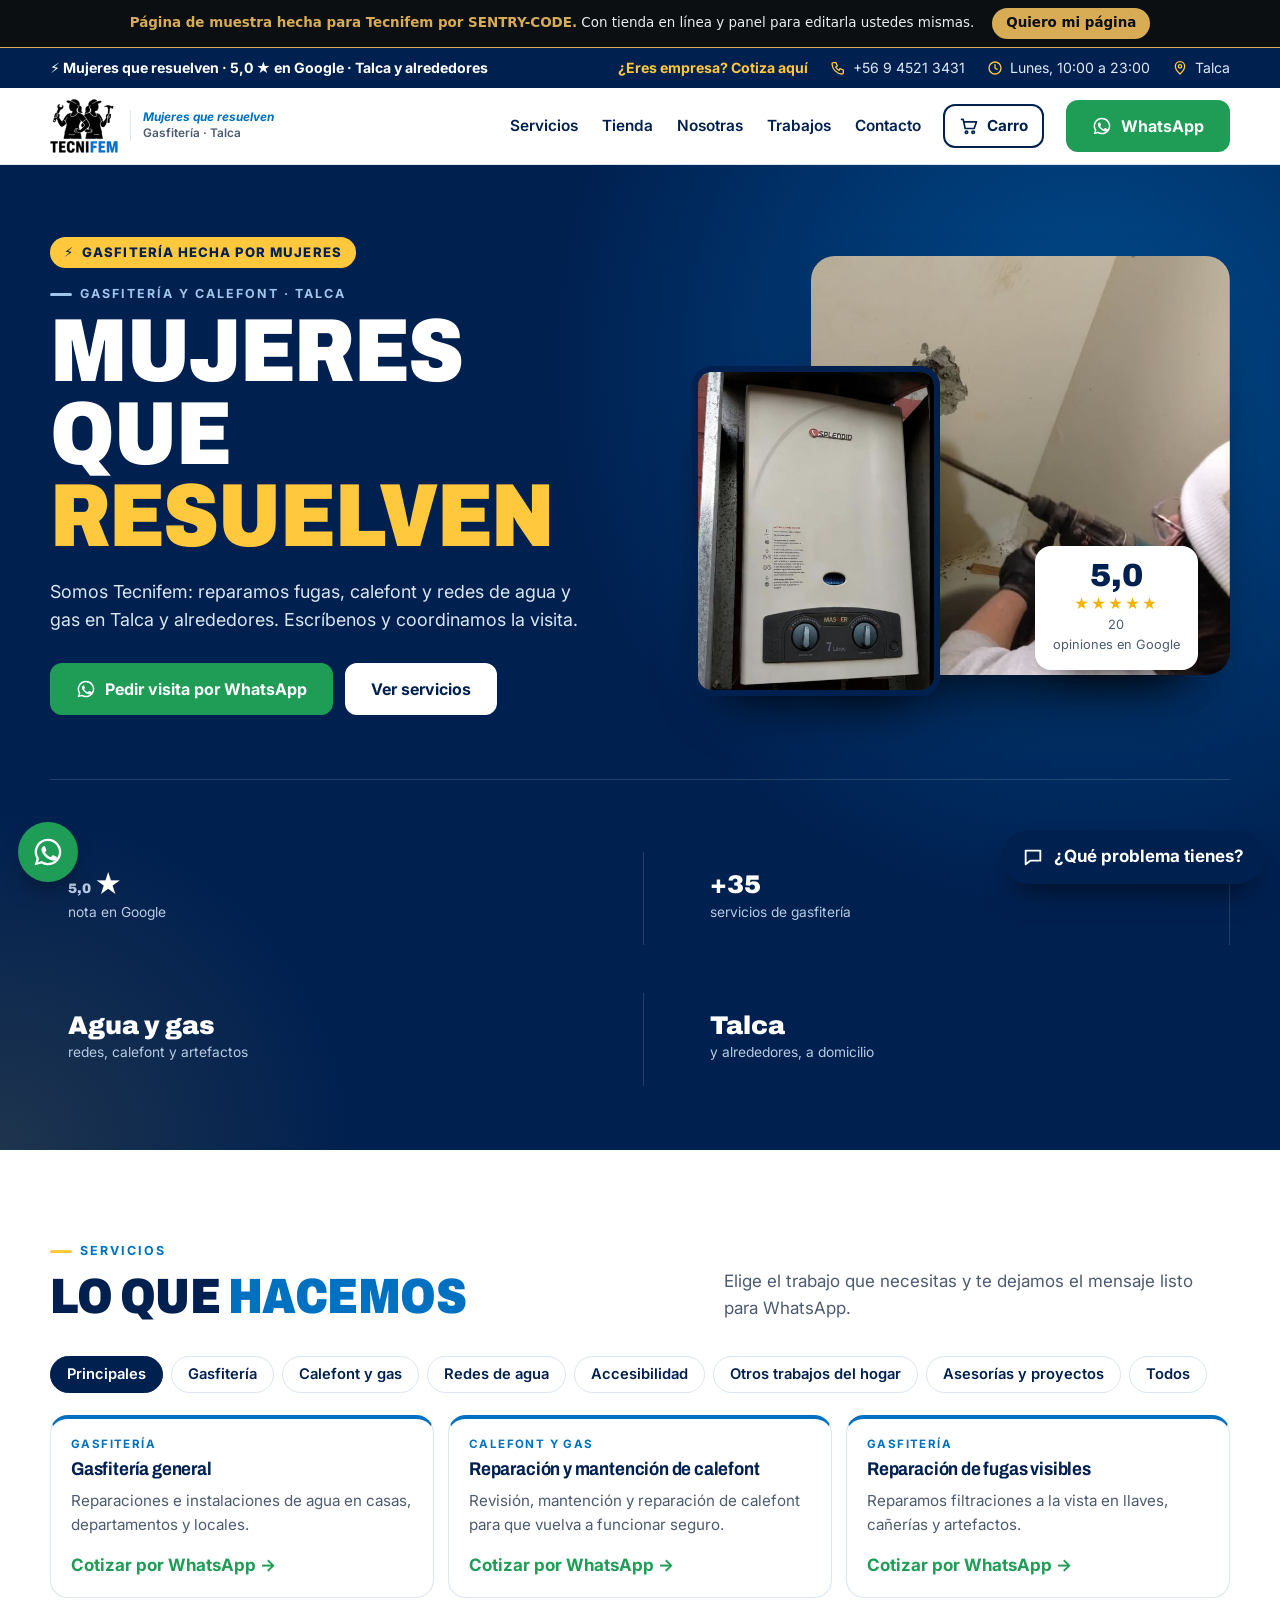
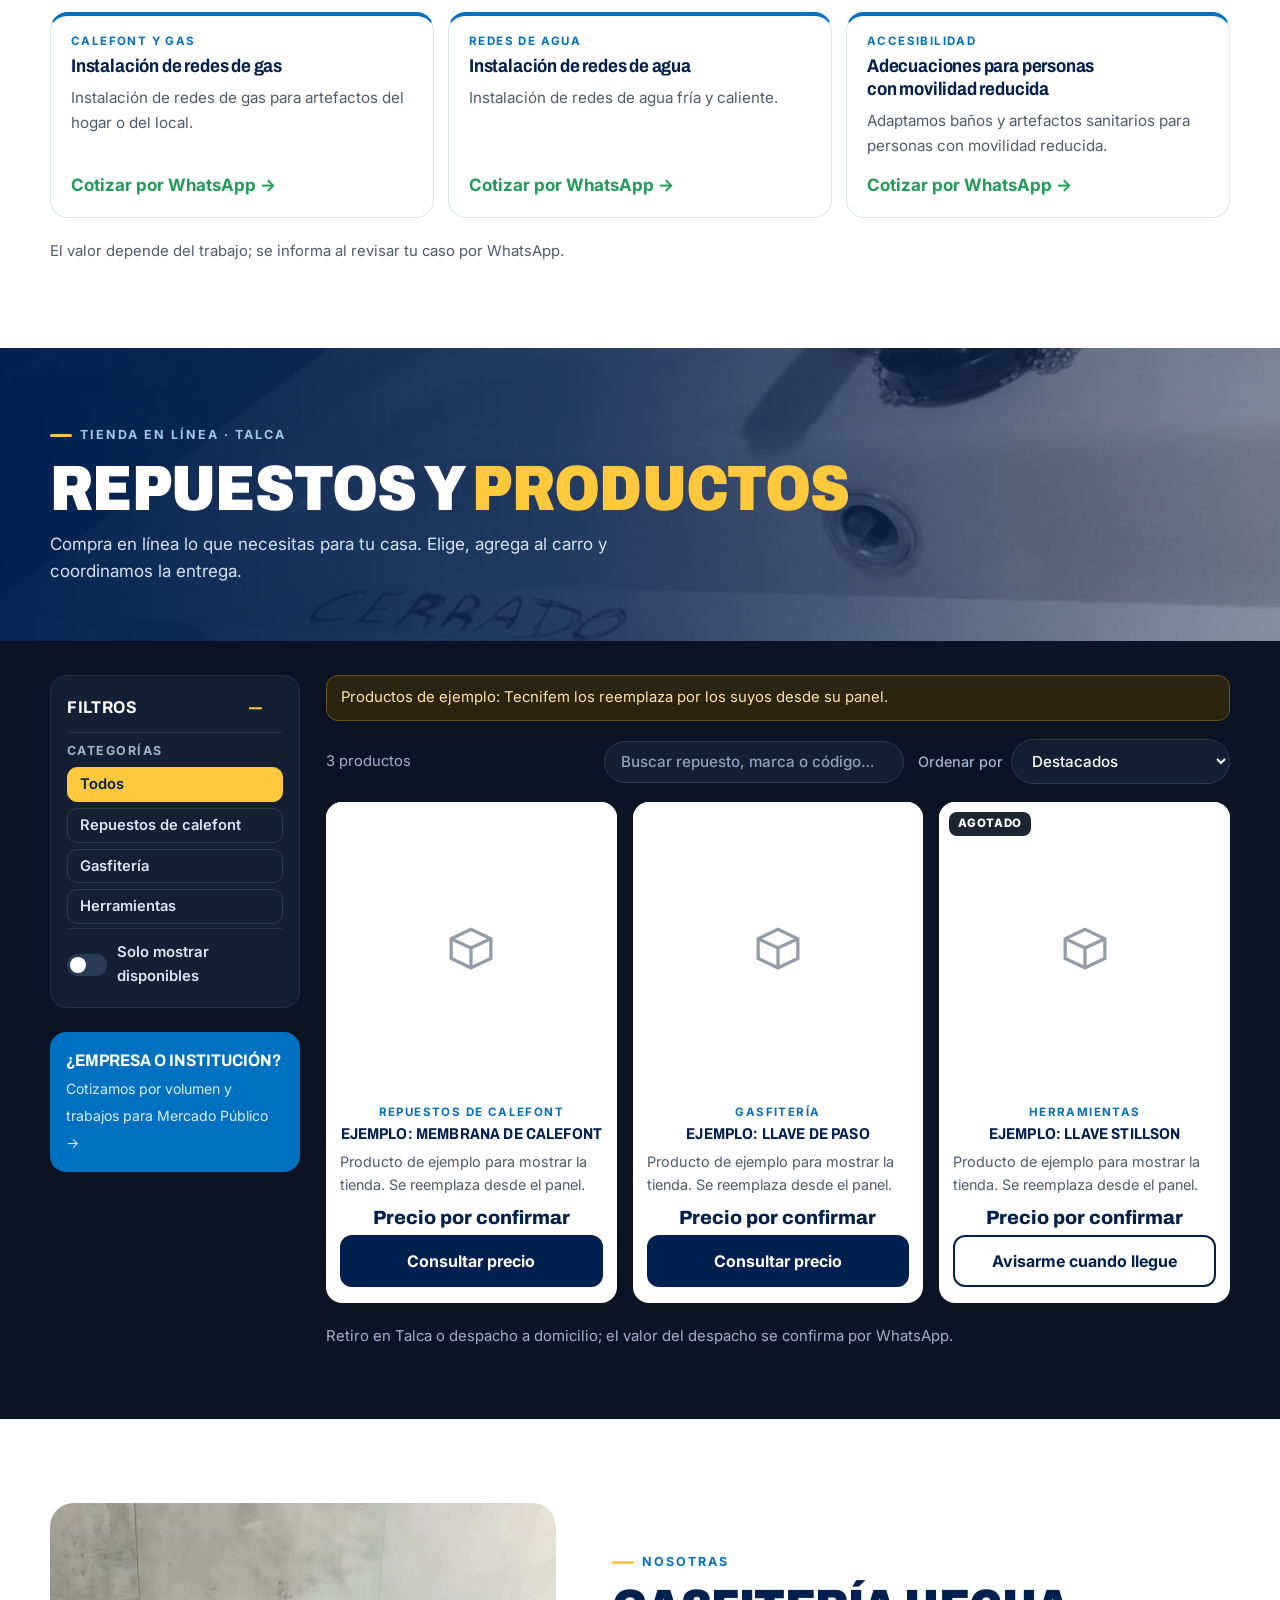
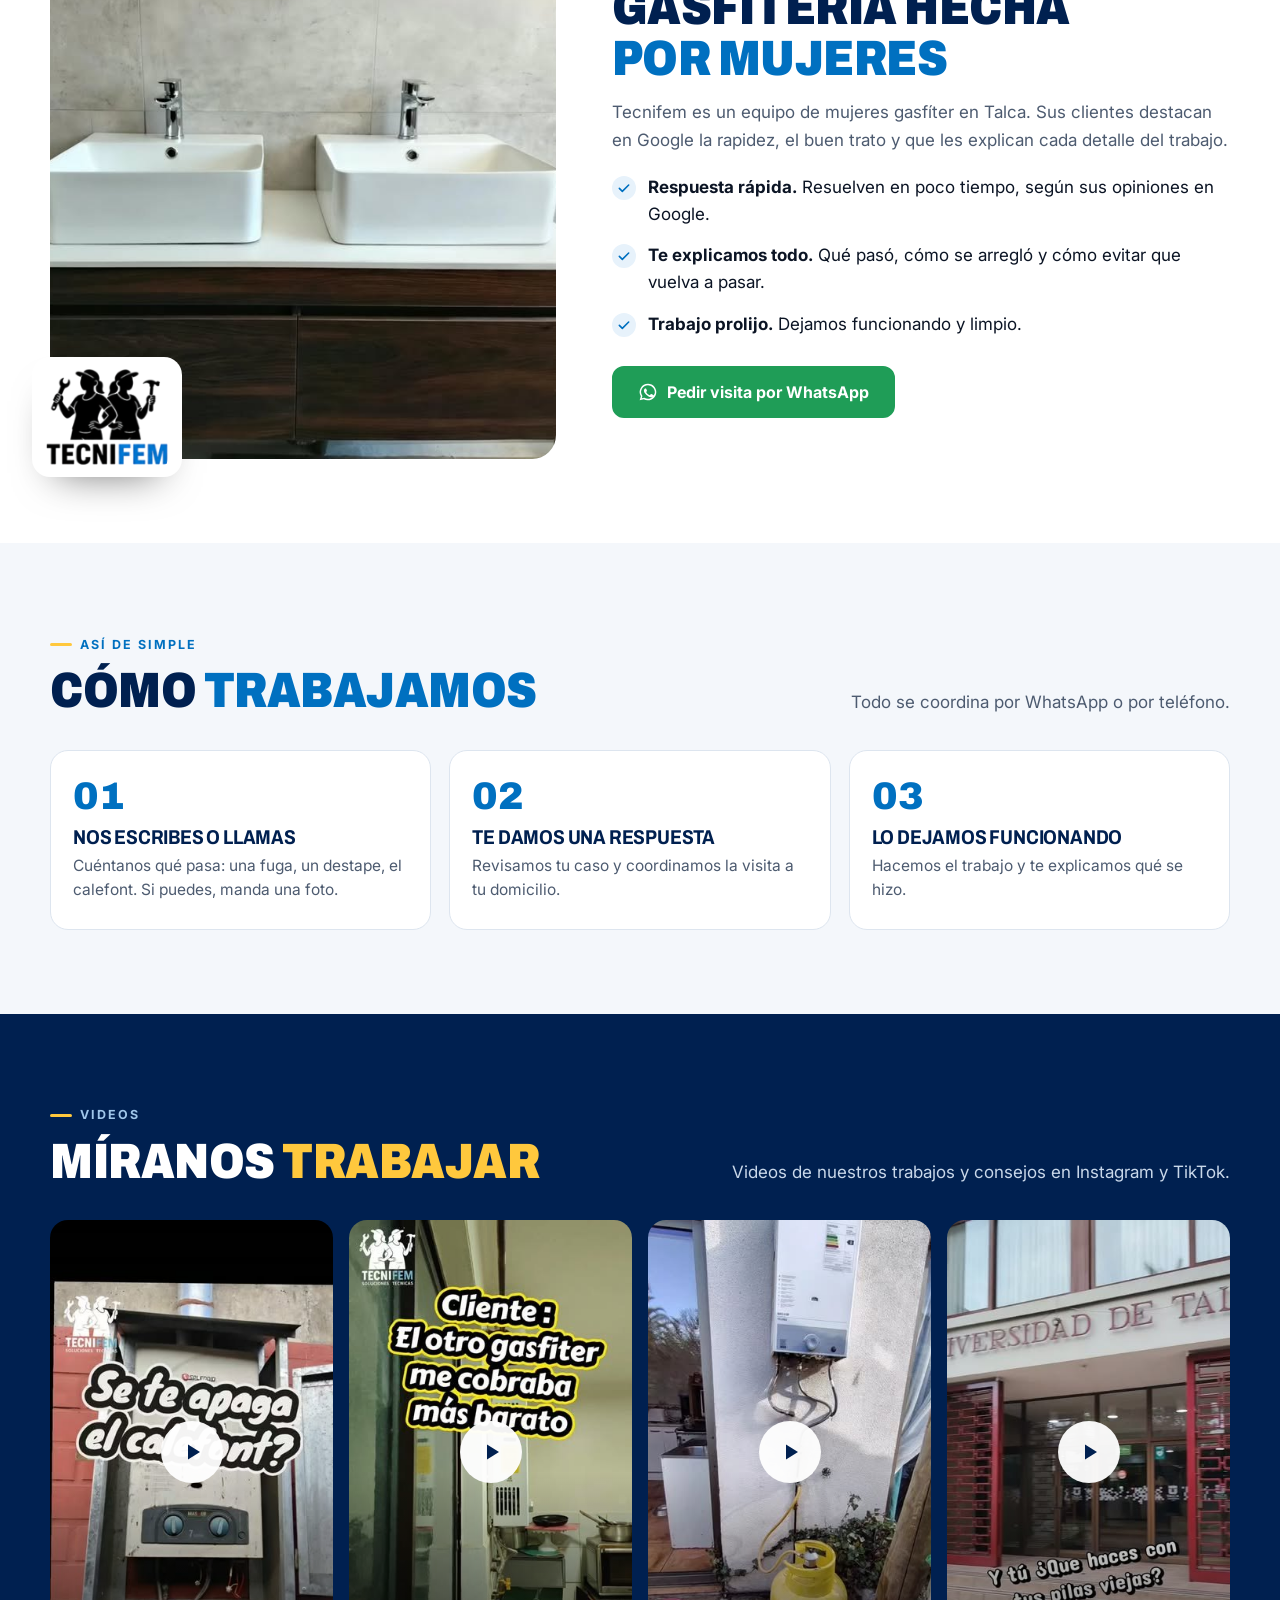
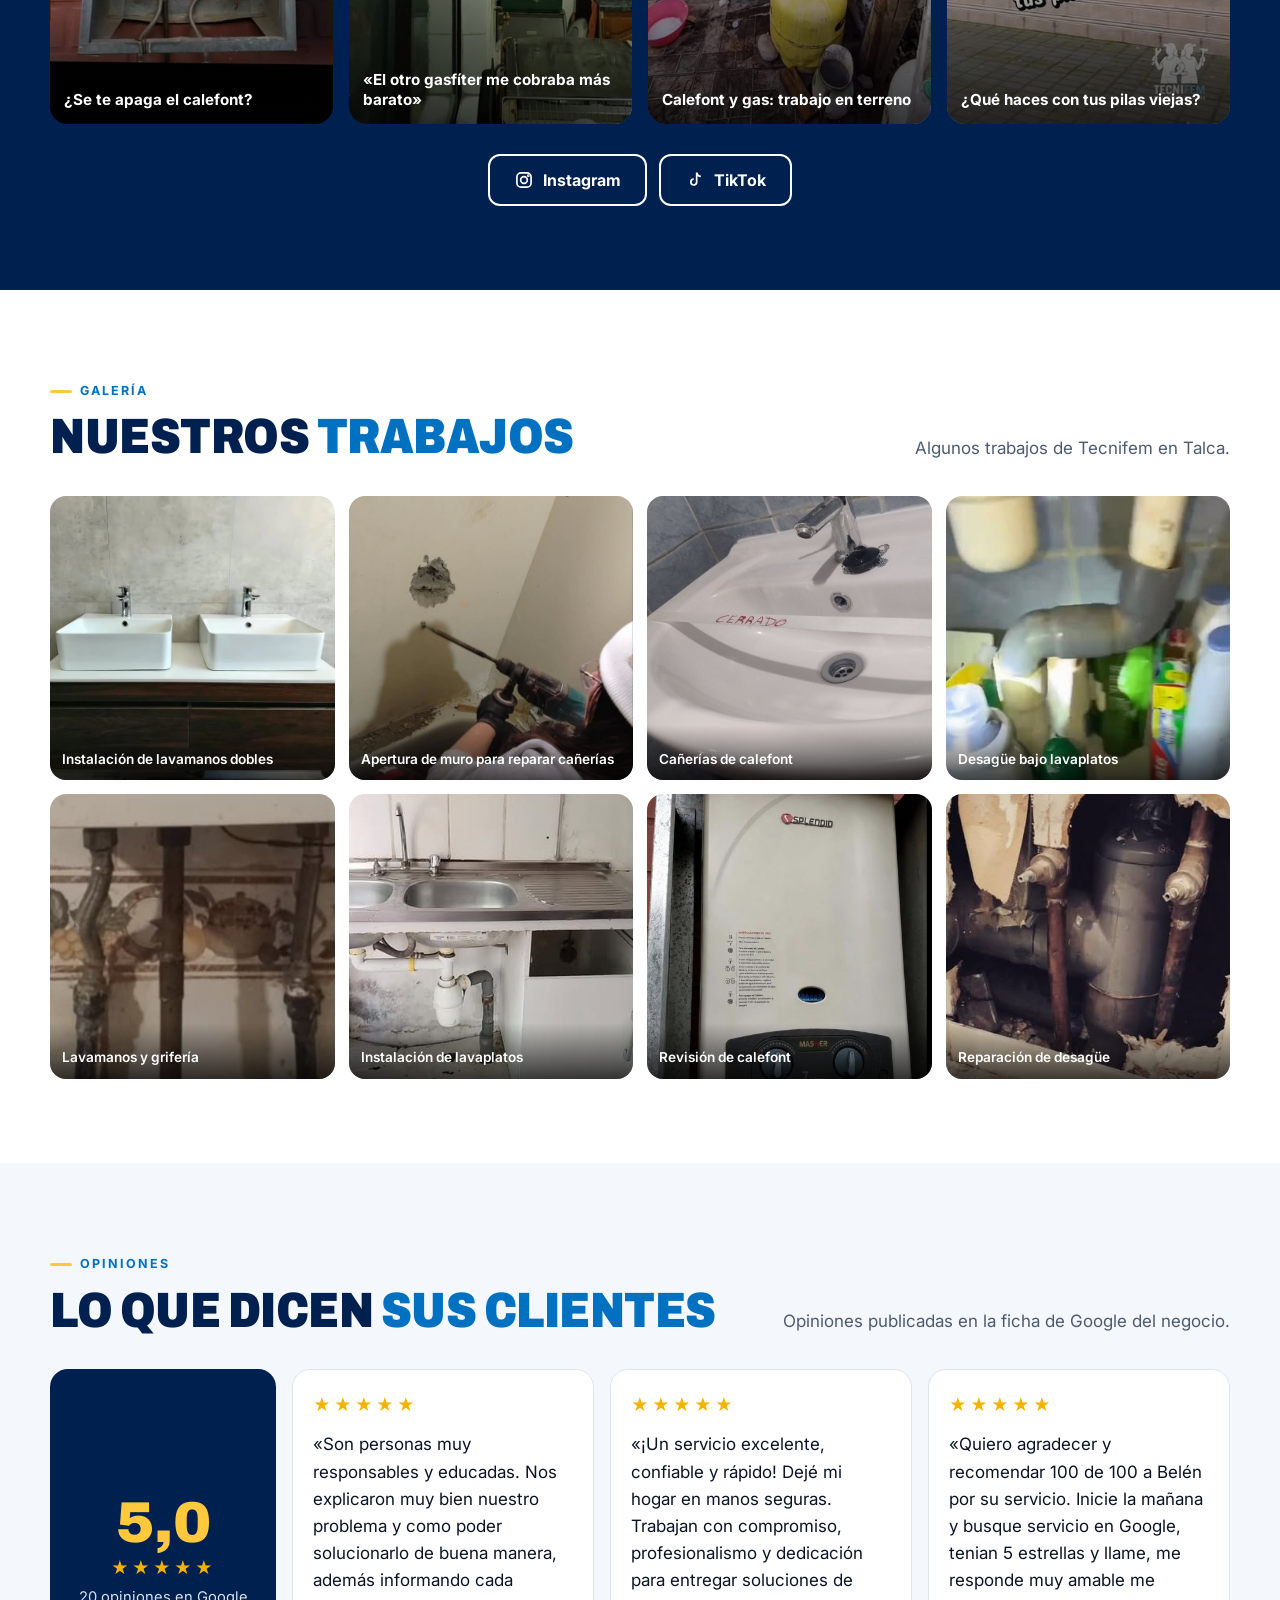
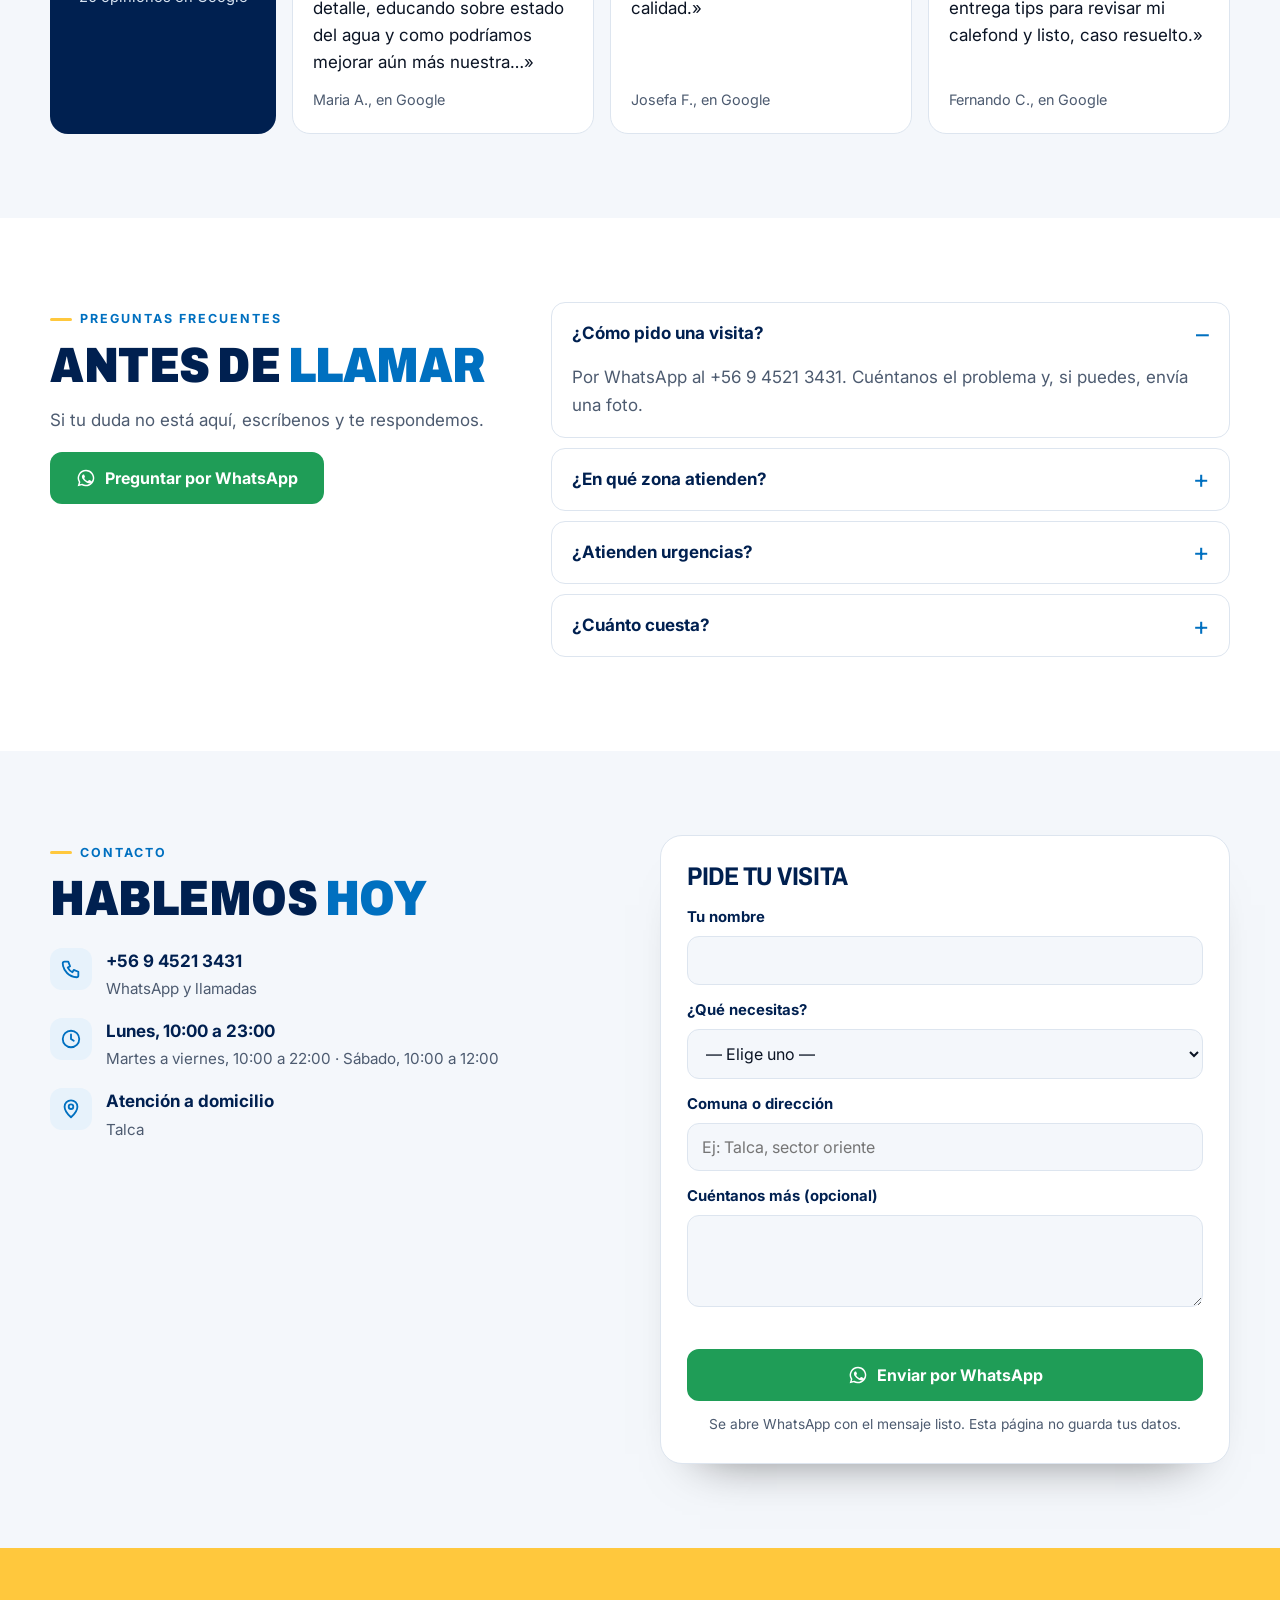
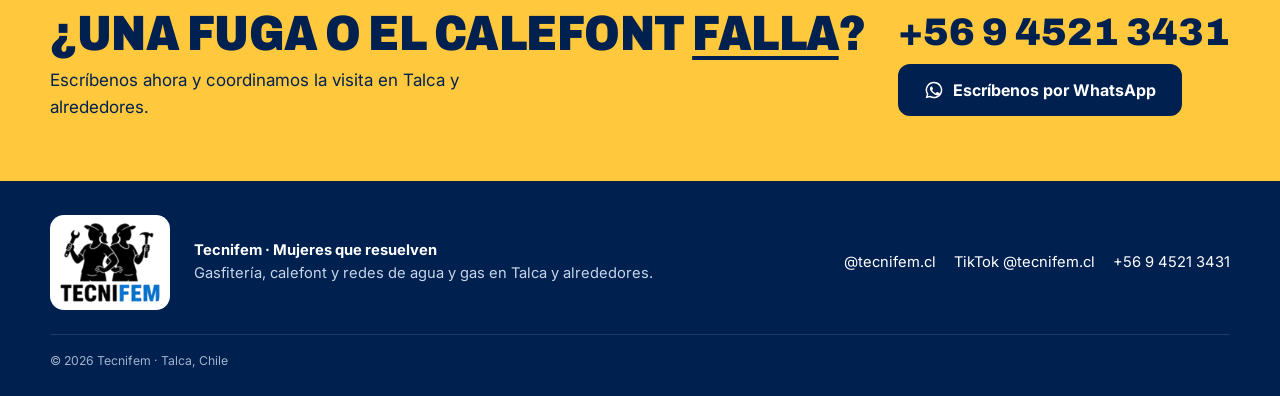
==== commit b86a9295: "Tienda tipo catálogo: filtros al costado, solo disponibles, orden por precio, banner y cotización pa" ====
--- a/index.html
+++ b/index.html
@@ -189,6 +189,7 @@
 <div class="franja"><div class="wrap">
   <span class="aviso-txt"></span>
   <div class="datos-f">
+    <a href="https://wa.me/56945213431?text=Hola%2C%20somos%20una%20empresa%20o%20instituci%C3%B3n%20y%20queremos%20cotizar" target="_blank" rel="noopener"><b style="color:var(--rayo)">¿Eres empresa? Cotiza aquí</b></a>
     <a href="tel:+56945213431"><svg aria-hidden="true"><use href="#tel"/></svg>+56 9 4521 3431</a>
     <span><svg aria-hidden="true"><use href="#reloj"/></svg><span id="c-hor-franja">Lunes, 10:00 a 23:00</span></span>
     <span><svg aria-hidden="true"><use href="#pin"/></svg><span id="c-zona-franja">Talca</span></span>
@@ -240,17 +241,34 @@
   <p class="nota" id="s-nota">El valor depende del trabajo; se informa al revisar tu caso por WhatsApp.</p>
 </div></section>
 
-<section id="tienda" class="gris" hidden><div class="wrap">
-  <div class="cab"><div><span class="ojo">Tienda en línea</span><h2 id="t-titulo">Repuestos y <em>productos</em></h2></div><p id="t-bajada">Compra en línea lo que necesitas para tu casa.</p></div>
-  <p class="t-aviso" id="t-aviso" hidden></p>
-  <div class="t-barra">
-    <div class="t-filtros" id="t-filtros"></div>
-    <select class="t-sel" id="t-marca" aria-label="Filtrar por marca de calefont" hidden></select>
-    <label class="t-buscar"><span class="sr">Buscar producto</span><input id="t-buscar" type="search" placeholder="Buscar repuesto o producto…" autocomplete="off"></label>
-  </div>
-  <div class="t-grilla" id="t-grilla"></div>
-  <p class="nota" id="t-entrega"></p>
-</div></section>
+<section id="tienda" class="tienda-s" hidden>
+  <div class="t-banner"><div class="wrap">
+    <span class="ojo">Tienda en línea · Talca</span>
+    <h2 id="t-titulo">Repuestos y <em>productos</em></h2>
+    <p id="t-bajada">Compra en línea lo que necesitas para tu casa.</p>
+  </div></div>
+  <div class="wrap t-layout">
+    <aside class="t-lateral">
+      <details class="t-panel" open>
+        <summary>Filtros</summary>
+        <div class="t-bloque"><h4>Categorías</h4><div class="t-filtros" id="t-filtros"></div></div>
+        <div class="t-bloque"><h4>Marca</h4><select class="t-sel" id="t-marca" aria-label="Filtrar por marca"><option value="">Todas las marcas</option></select></div>
+        <div class="t-bloque"><label class="t-switch"><input type="checkbox" id="t-disp"><span></span>Solo mostrar disponibles</label></div>
+      </details>
+      <a class="t-empresa" href="https://wa.me/56945213431?text=Hola%2C%20somos%20una%20empresa%20o%20instituci%C3%B3n%20y%20queremos%20cotizar" target="_blank" rel="noopener"><b>¿Empresa o institución?</b><span>Cotizamos por volumen y trabajos para Mercado Público →</span></a>
+    </aside>
+    <div class="t-main">
+      <p class="t-aviso" id="t-aviso" hidden></p>
+      <div class="t-barra">
+        <span class="t-cuenta" id="t-cuenta"></span>
+        <label class="t-buscar"><span class="sr">Buscar producto</span><input id="t-buscar" type="search" placeholder="Buscar repuesto, marca o código…" autocomplete="off"></label>
+        <label class="t-orden"><span>Ordenar por</span><select class="t-sel" id="t-orden"><option value="">Destacados</option><option value="menor">Precio: menor a mayor</option><option value="mayor">Precio: mayor a menor</option><option value="nombre">Nombre (A-Z)</option></select></label>
+      </div>
+      <div class="t-grilla" id="t-grilla"></div>
+      <p class="nota" id="t-entrega"></p>
+    </div>
+  </div>
+</section>
 
 <section id="nosotros"><div class="wrap nosotros">
   <div class="foto aparece">
--- a/tienda.css
+++ b/tienda.css
@@ -73,3 +73,47 @@
 .chip.on{background:var(--navy);border-color:var(--navy)}
 .carro-btn{border-radius:12px}
 @media (max-width:640px){.t-buscar{flex:1 1 100%}.t-barra .t-filtros{flex-wrap:nowrap;overflow-x:auto;padding-bottom:4px;width:100%}.chip{white-space:nowrap}.s-filtros{flex-wrap:nowrap;overflow-x:auto;padding-bottom:4px}}
+
+/* ---- Tienda estilo catálogo (fondo oscuro, filtros al costado) ---- */
+.tienda-s{padding:0 0 70px;background:#0b1424;color:#e8eef6}
+.t-banner{position:relative;padding:70px 0 56px;background:linear-gradient(90deg,rgba(0,32,80,.96) 0%,rgba(0,32,80,.8) 45%,rgba(0,32,80,.35) 100%),url("assets/fotos/canerias-calefont.jpg") center 40%/cover;margin-bottom:34px}
+.t-banner h2{color:#fff;font-size:clamp(2.3rem,6vw,4rem)}.t-banner h2 em{color:var(--rayo)}
+.t-banner p{color:#d6e2f0;max-width:52ch;margin:10px 0 0}.t-banner .ojo{color:#9fc6ea}
+.t-layout{display:grid;grid-template-columns:250px 1fr;gap:26px;align-items:start}
+.t-lateral{position:sticky;top:96px;display:grid;gap:14px}
+.t-panel{background:#131f33;border:1px solid #22324b;border-radius:16px;padding:6px 16px 14px}
+.t-panel summary{color:#fff;padding:12px 30px 10px 0;font-family:var(--display);font-stretch:90%;text-transform:uppercase;letter-spacing:.04em}
+.t-panel summary::after{color:var(--rayo)}
+.t-bloque{border-top:1px solid #22324b;padding:12px 0 4px}
+.t-bloque h4{margin:0 0 10px;font:700 .78rem/1 var(--font);letter-spacing:.12em;text-transform:uppercase;color:#9fb3cc}
+.t-lateral .t-filtros{display:grid;gap:6px;margin:0}
+.t-lateral .chip{background:transparent;border:1px solid #2a3b56;color:#dbe6f3;text-align:left;border-radius:10px;padding:9px 12px}
+.t-lateral .chip:hover{border-color:var(--rayo);color:#fff}
+.t-lateral .chip.on{background:var(--rayo);border-color:var(--rayo);color:var(--navy)}
+.t-lateral .t-sel{width:100%;background:#0b1424;border-color:#2a3b56;color:#fff;border-radius:10px}
+.t-switch{display:flex!important;align-items:center;gap:10px;margin:0!important;color:#dbe6f3!important;font-weight:600!important;cursor:pointer}
+.t-switch input{position:absolute;opacity:0;width:1px;height:1px}
+.t-switch span{flex:none;width:40px;height:22px;border-radius:11px;background:#2a3b56;position:relative;transition:background .2s}
+.t-switch span::after{content:"";position:absolute;top:3px;left:3px;width:16px;height:16px;border-radius:50%;background:#fff;transition:transform .2s}
+.t-switch input:checked+span{background:var(--wa)}.t-switch input:checked+span::after{transform:translateX(18px)}
+.t-switch input:focus-visible+span{outline:2px solid var(--rayo);outline-offset:2px}
+.t-empresa{display:block;text-decoration:none;background:var(--azul);color:#fff;border-radius:16px;padding:16px}
+.t-empresa b{display:block;font-family:var(--display);font-stretch:90%;text-transform:uppercase;font-size:1.05rem}.t-empresa span{font-size:.88rem;color:#dbeaf7}
+.tienda-s .t-barra{margin-bottom:18px}
+.t-cuenta{color:#9fb3cc;font-size:.92rem;margin-right:auto}
+.t-orden{display:flex!important;align-items:center;gap:8px;margin:0!important;color:#9fb3cc!important;font-weight:500!important;font-size:.9rem!important}
+.tienda-s .t-buscar input,.tienda-s .t-orden .t-sel{background:#131f33;border-color:#2a3b56;color:#fff}
+.tienda-s .t-buscar input::placeholder{color:#8ea2bd}
+.tienda-s .t-grilla{grid-template-columns:repeat(3,1fr)}
+.tienda-s .t-prod{border:0;border-radius:16px}
+.tienda-s .t-prod h3{text-transform:uppercase;font-size:.98rem;letter-spacing:.01em;text-align:center}
+.tienda-s .t-cat{text-align:center}
+.tienda-s .t-meta{justify-content:center}
+.tienda-s .t-precio{text-align:center}
+.tienda-s .t-img img,.tienda-s .t-sinfoto{background:#fff;object-fit:contain;padding:10px}
+.tienda-s .t-vacio{color:#c9d8ea}
+.tienda-s .t-aviso{background:#2b2410;border-color:#6b5210;color:#ffe3a1}
+.tienda-s .nota{color:#9fb3cc}
+@media (max-width:1100px){.tienda-s .t-grilla{grid-template-columns:repeat(2,1fr)}}
+@media (max-width:860px){.t-layout{grid-template-columns:1fr}.t-lateral{position:static}.t-orden span{display:none}.t-cuenta{width:100%}}
+@media (max-width:640px){.t-banner{padding:48px 0 40px}.tienda-s .t-grilla{gap:10px}}
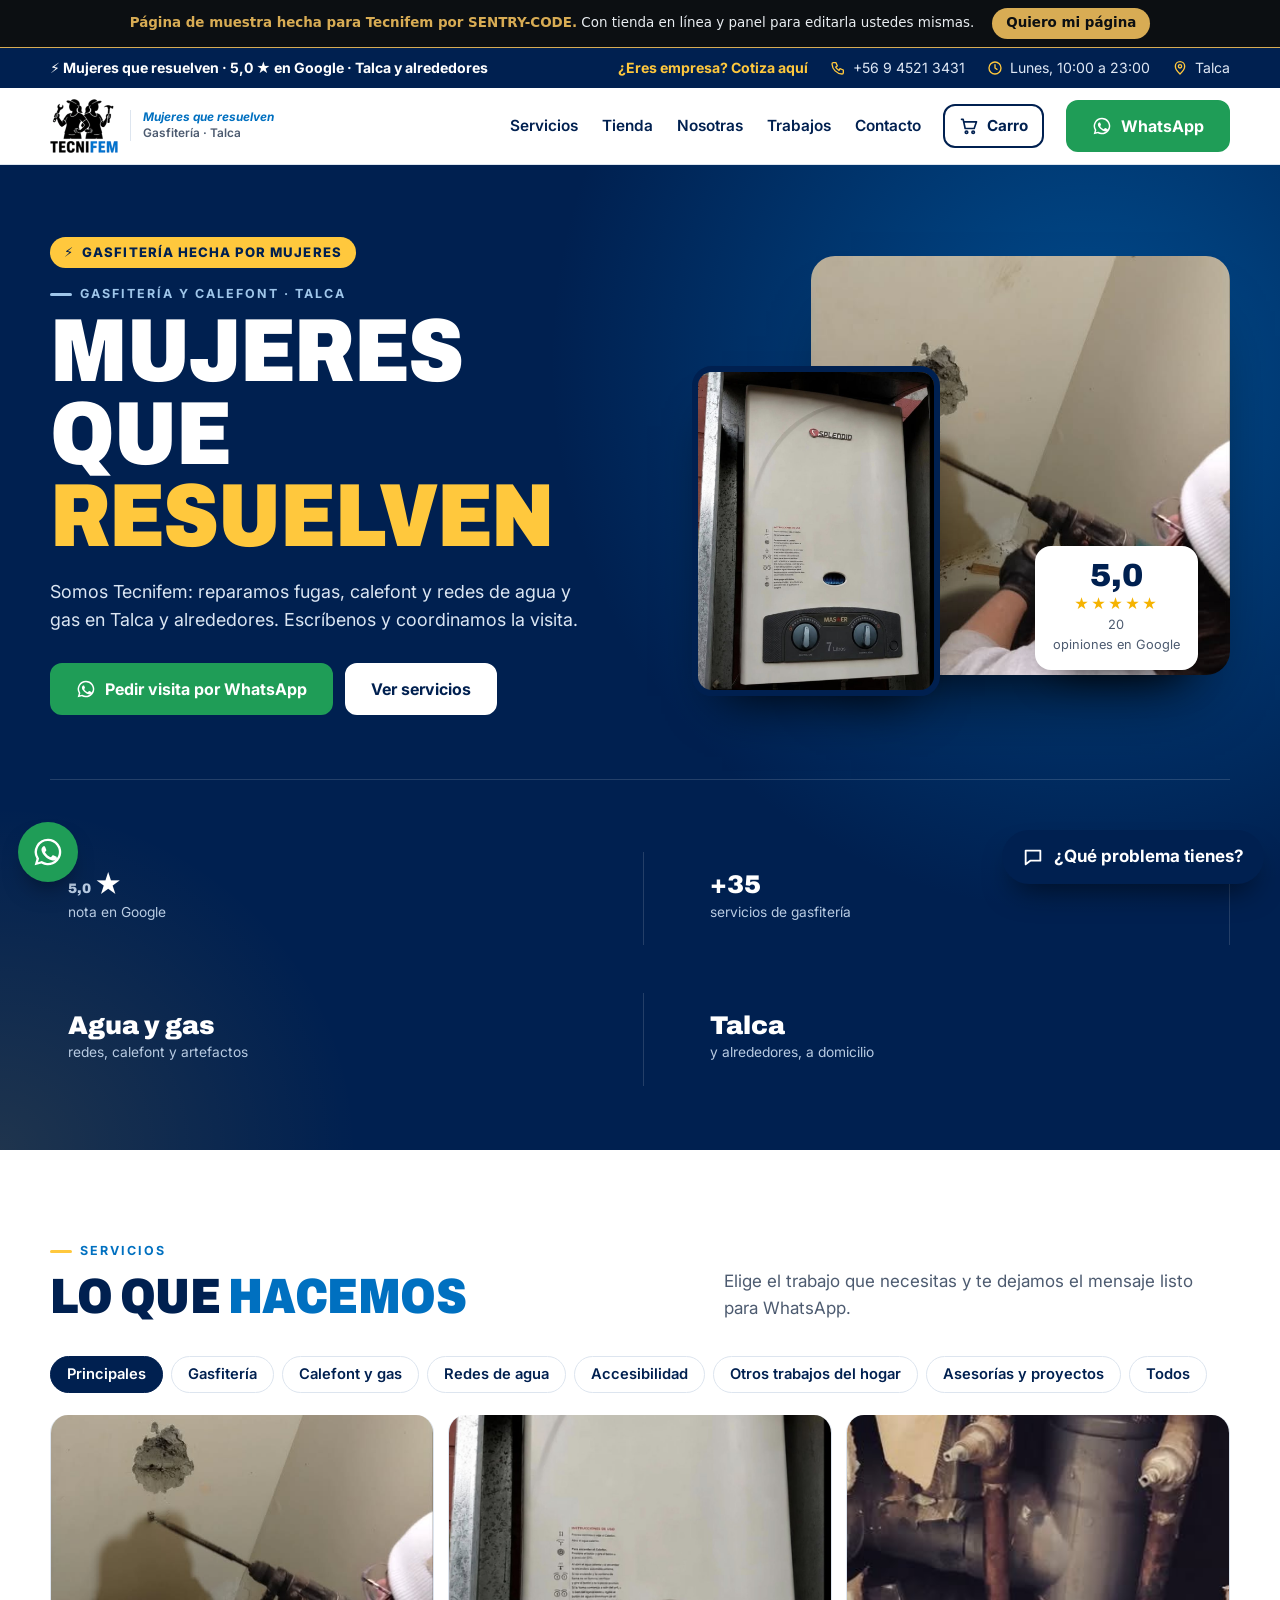
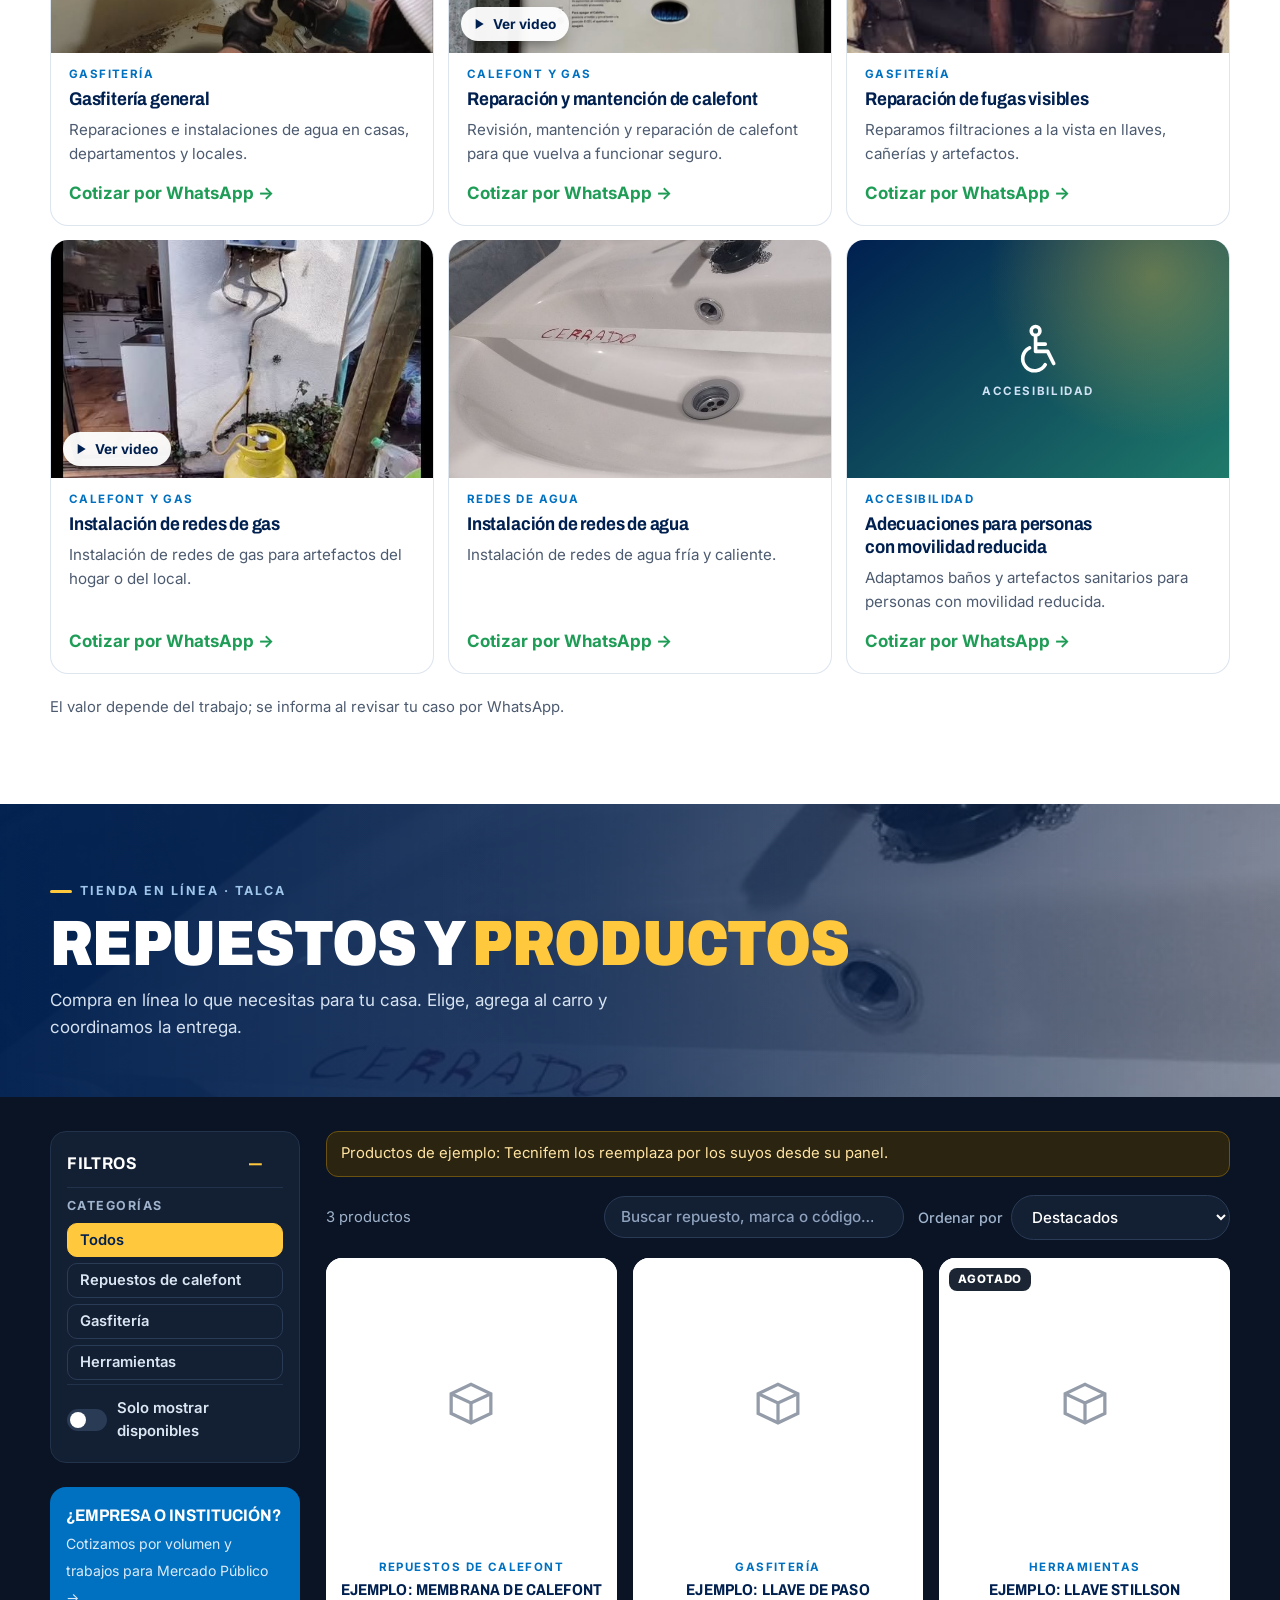
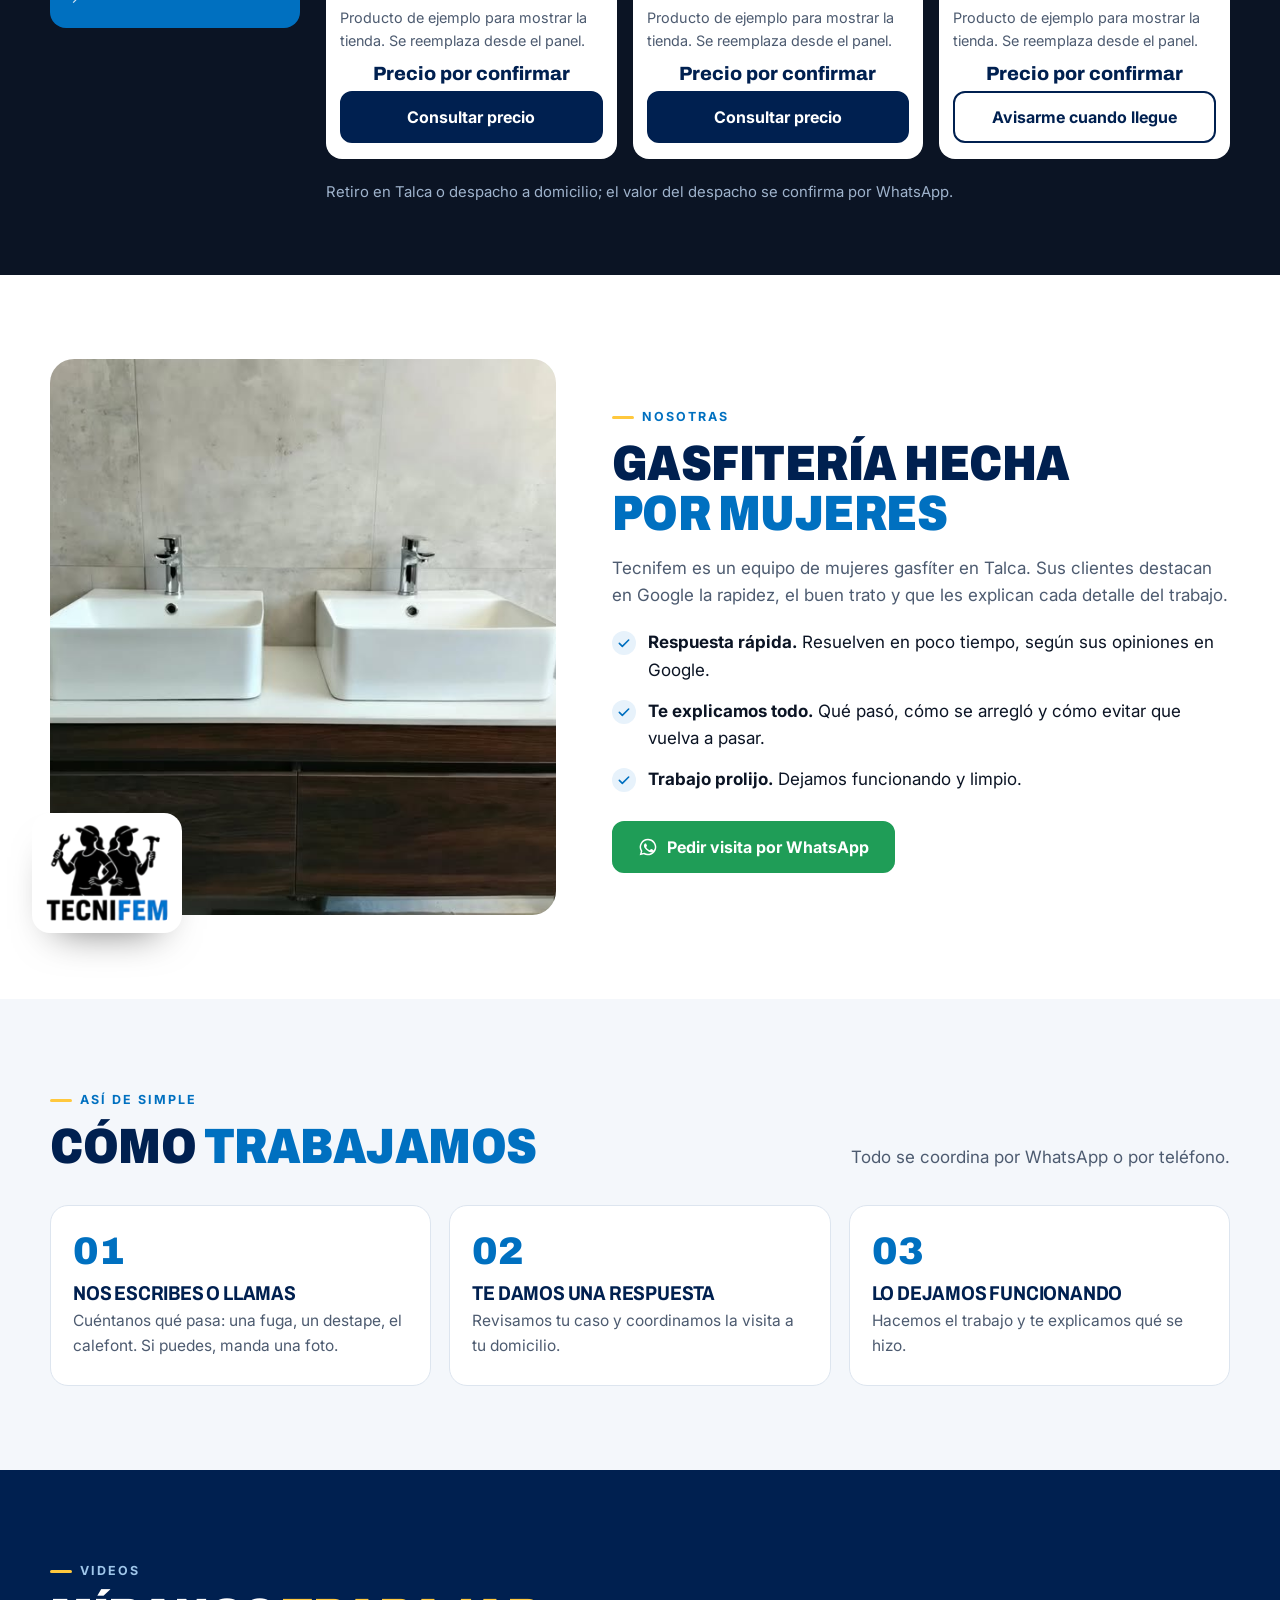
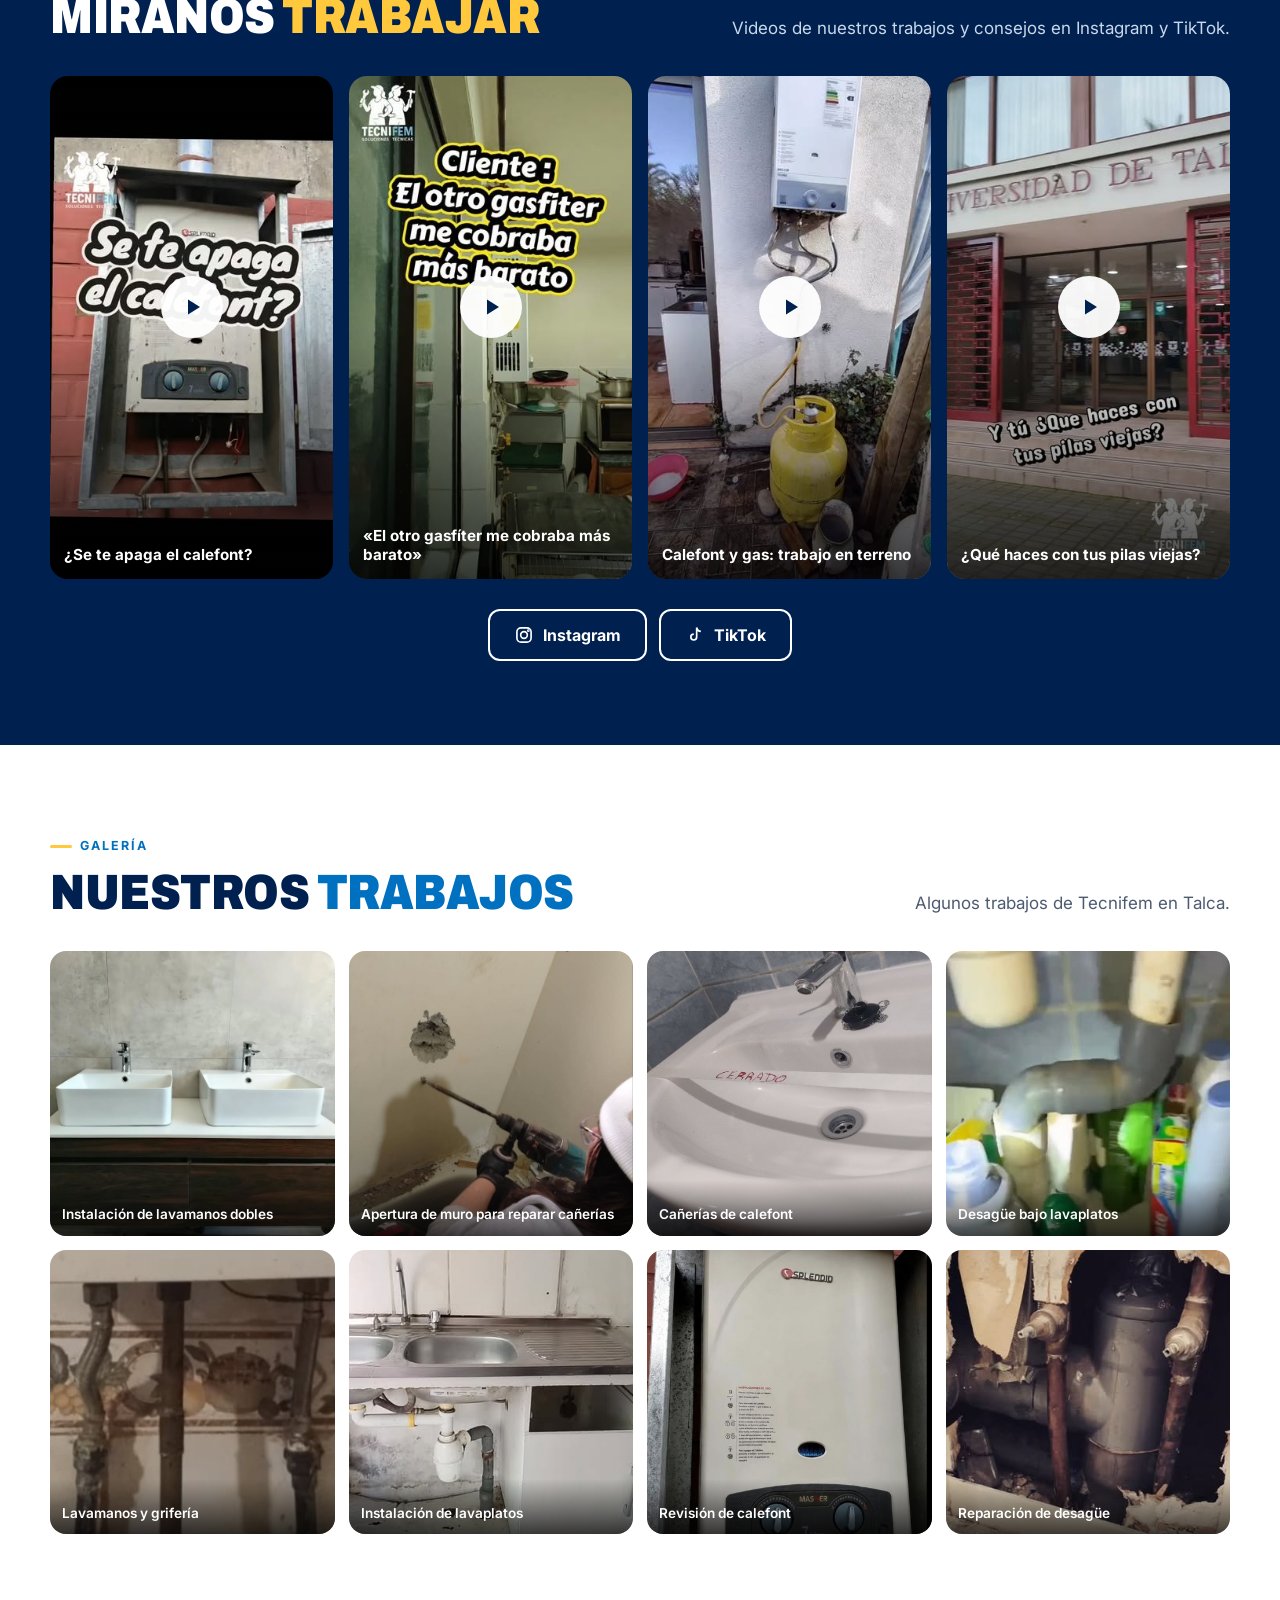
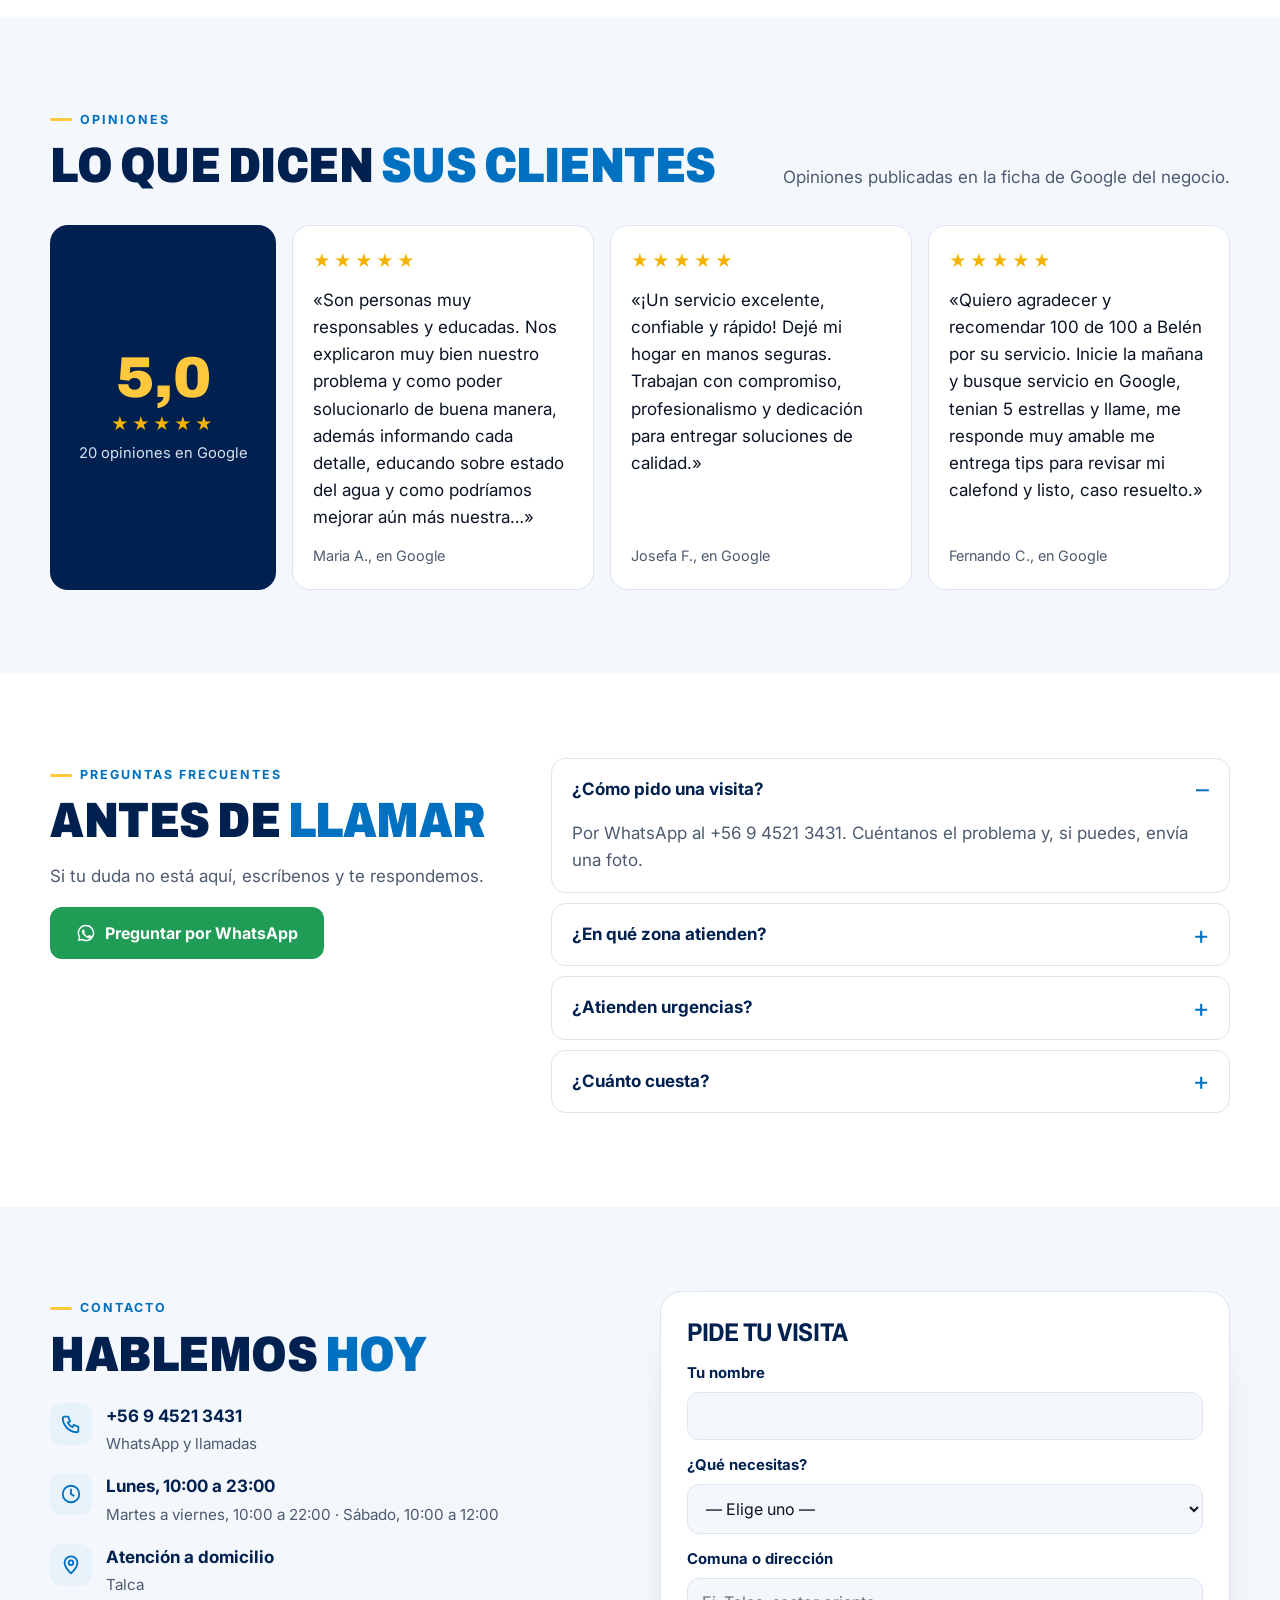
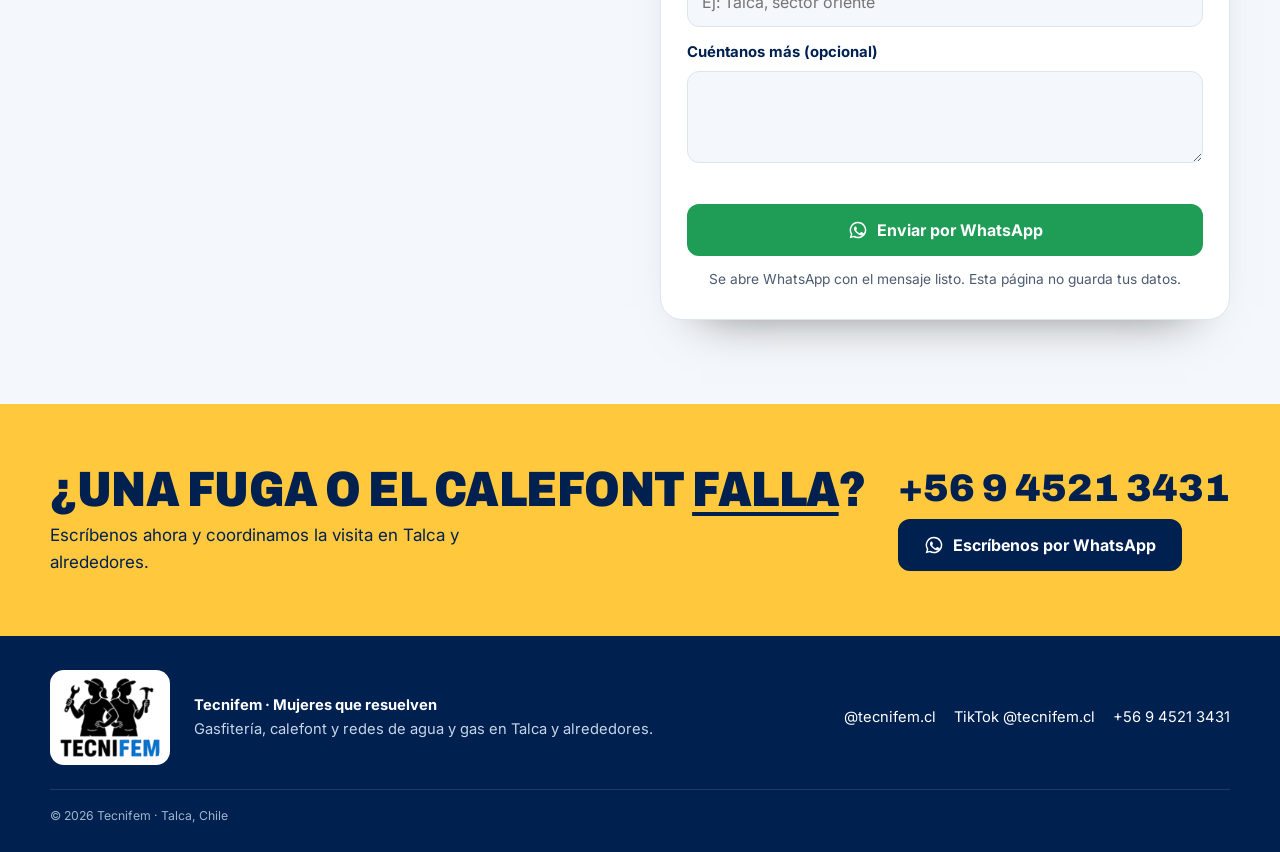
==== commit 6cf543fb: "Servicios con foto, video de Instagram o ilustración por categoría; visor de video; campos en el pan" ====
--- a/index.html
+++ b/index.html
@@ -16,7 +16,7 @@
 <link rel="icon" href="assets/icono-tecnifem.png">
 <link rel="preconnect" href="https://fonts.googleapis.com"><link rel="preconnect" href="https://fonts.gstatic.com" crossorigin>
 <link href="https://fonts.googleapis.com/css2?family=Archivo:wdth,wght@75..100,600..900&family=Inter:wght@400;500;600;700&display=swap" rel="stylesheet">
-<link rel="stylesheet" href="tienda.css">
+<link rel="stylesheet" href="tienda.css?v=3">
 <link rel="stylesheet" href="asistente.css">
 <style>
 :root{
@@ -183,6 +183,12 @@
 <symbol id="ig" viewBox="0 0 24 24"><rect x="3.500" y="3.500" width="17" height="17" rx="5"/><circle cx="12" cy="12" r="4"/><circle cx="17.200" cy="6.800" r=".600"/></symbol>
 <symbol id="tk" viewBox="0 0 24 24"><path d="M14 3v11.500a3.500 3.500 0 1 1-3.500-3.500M14 3c.5 2.800 2.300 4.500 5 4.700"/></symbol>
 <symbol id="play" viewBox="0 0 24 24"><path d="M7 4.500v15l12-7.500z"/></symbol>
+<symbol id="i-llave" viewBox="0 0 24 24"><path d="M14.5 6.5a4 4 0 0 0-5.3 5.3L3.5 17.5v3h3l5.7-5.7a4 4 0 0 0 5.3-5.3l-2.5 2.5-2-2 2.5-2.5Z"/></symbol>
+<symbol id="i-fuego" viewBox="0 0 24 24"><path d="M12 3c1 3.5 5 5.5 5 10a5 5 0 0 1-10 0c0-2 1-3.5 2-4.5 0 2 1 3 2 3 0-3-1-5 1-8.5Z"/></symbol>
+<symbol id="i-tubo" viewBox="0 0 24 24"><path d="M3 8h8a3 3 0 0 1 3 3v10M3 12h6a1 1 0 0 1 1 1v8M3 6v8M12 21h4"/></symbol>
+<symbol id="i-casa" viewBox="0 0 24 24"><path d="M4 11 12 4l8 7v9h-5v-6h-6v6H4v-9Z"/></symbol>
+<symbol id="i-acceso" viewBox="0 0 24 24"><circle cx="11" cy="4.5" r="1.8"/><path d="M11 7v6h5l2.5 5M11 10h4M8.5 11.5a5 5 0 1 0 6.5 7"/></symbol>
+<symbol id="i-plano" viewBox="0 0 24 24"><rect x="5" y="4" width="14" height="17" rx="2"/><path d="M9 4V3h6v1M8.5 10h7M8.5 13.5h7M8.5 17h4"/></symbol>
 <symbol id="i-caja" viewBox="0 0 24 24"><path d="M3.500 8 12 4l8.500 4v8.500L12 20.500l-8.500-4V8Z"/><path d="M3.500 8 12 12l8.500-4M12 12v8.500"/></symbol>
 </svg>
 
@@ -362,6 +368,9 @@
 <a class="wa-flot" href="https://wa.me/56945213431?text=Hola%2C%20vi%20su%20p%C3%A1gina%20web%20y%20necesito%20un%20gasf%C3%ADter" target="_blank" rel="noopener" aria-label="Escribir por WhatsApp"><svg aria-hidden="true"><use href="#wa"/></svg></a>
 <a class="fab" href="https://wa.me/56945213431?text=Hola%2C%20vi%20su%20p%C3%A1gina%20web%20y%20necesito%20un%20gasf%C3%ADter" target="_blank" rel="noopener"><svg viewBox="0 0 24 24" aria-hidden="true"><path d="M4 5h16v11H9l-5 4V5Z"/></svg><span class="fab-txt">¿Qué problema tienes?</span></a>
 
+<div class="visor" id="visor" hidden role="dialog" aria-modal="true" aria-label="Video">
+  <div class="visor-caja"><button type="button" class="visor-x" id="visor-x" aria-label="Cerrar video">&times;</button><div class="visor-marco" id="visor-marco"></div></div>
+</div>
 <div class="carro" id="carro" aria-hidden="true">
   <div class="carro-caja" role="dialog" aria-modal="true" aria-labelledby="carro-t">
     <div class="carro-cab"><h3 id="carro-t">Su carro</h3><button type="button" id="carro-cerrar" aria-label="Cerrar carro">&times;</button></div>
@@ -396,7 +405,7 @@
 </script>
 <script>window.ASISTENTE = {"negocio": "Tecnifem", "persona": "Tecnifem", "wa": "56945213431", "boton": "¿Qué problema tienes?", "saludo": "Hola, soy el asistente de Tecnifem, mujeres que resuelven. ¿Qué necesitas?", "cuando": [{"t": "Hoy mismo", "m": "Lo necesito hoy."}, {"t": "Mañana", "m": "Lo necesito mañana."}, {"t": "Esta semana", "m": "Lo necesito esta semana."}, {"t": "Solo quiero cotizar", "m": "Por ahora solo quiero cotizar."}], "servicios": [{"n": "Gasfitería", "info": "Fugas, llaves, sifones, estanques de WC, destapes e instalación de artefactos sanitarios.", "opts": [], "kw": "gasfiter|arregl|repar|fuga|llave|sifon|wc|estanque|destap"}, {"n": "Calefont y gas", "info": "Reparación y mantención de calefont, redes de gas, medición de presión y planos de gas.", "opts": [], "kw": "calefon|agua caliente|termo|piloto|gas"}, {"n": "Redes de agua", "info": "Instalación y modificación de redes de agua en PPR, cobre y PVC.", "opts": [], "kw": "red|cañer|caner|ppr|cobre|pvc|soldadura"}, {"n": "Accesibilidad", "info": "Adecuaciones de baños y barras de seguridad para personas con movilidad reducida o discapacidad sensorial.", "opts": [], "kw": "barra|movilidad|discapacidad|adulto mayor|accesib"}, {"n": "Repuestos", "info": "Tenemos tienda de repuestos en la página y te asesoramos para elegir el correcto.", "opts": [], "kw": "repuesto|producto|comprar|tienda|venden"}], "faq": [{"pri": true, "kw": "precio|valor|cuanto|costo|cobra|sale|presupuesto|cotiz", "r": "El valor depende del trabajo. Cuéntame qué pasa y te dejo el mensaje listo para pedir el presupuesto."}, {"kw": "donde|direccion|ubicacion|comuna|zona|sector|llegan|van a", "r": "Atendemos en Talca y alrededores. Escríbenos con tu comuna y te confirmamos."}, {"kw": "horario|hora|abren|atienden|sabado|domingo|noche|urgencia|emergencia|24", "r": "Atendemos los lunes de 10:00 a 23:00, de martes a viernes de 10:00 a 22:00 y los sábados de 10:00 a 12:00."}, {"kw": "pago|transferencia|efectivo|tarjeta|boleta|factura", "r": "La forma de pago se coordina directamente por WhatsApp."}, {"kw": "mujer|mujeres|chica|señora|femenin", "r": "Sí, Tecnifem es un equipo de mujeres gasfíter: mujeres que resuelven."}, {"kw": "garantia|seguro|confianza|quien|experiencia", "r": "Tecnifem tiene 5,0 en Google con 20 opiniones. Sus clientes destacan la rapidez, el buen trato y el profesionalismo."}]};</script>
 <script src="asistente.js" defer></script>
-<script src="contenido.js" defer></script>
+<script src="contenido.js?v=3" defer></script>
 <!-- contador de visitas -->
 <script>(function(){try{var L=localStorage,S=sessionStorage;if(location.search.indexOf('yo=1')>-1)L.setItem('soy-de-la-casa','1');
 if(L.getItem('soy-de-la-casa')||S.getItem('visita-contada'))return;S.setItem('visita-contada','1');
--- a/tienda.css
+++ b/tienda.css
@@ -117,3 +117,26 @@
 @media (max-width:1100px){.tienda-s .t-grilla{grid-template-columns:repeat(2,1fr)}}
 @media (max-width:860px){.t-layout{grid-template-columns:1fr}.t-lateral{position:static}.t-orden span{display:none}.t-cuenta{width:100%}}
 @media (max-width:640px){.t-banner{padding:48px 0 40px}.tienda-s .t-grilla{gap:10px}}
+
+/* ---- Servicios con foto o video ---- */
+.s-item{padding:0;overflow:hidden;gap:0;border-top:0}
+.s-media{position:relative;aspect-ratio:16/10;background:var(--fondo);overflow:hidden}
+.s-media img{width:100%;height:100%;object-fit:cover;transition:transform .4s ease}
+.s-item:hover .s-media img{transform:scale(1.05)}
+.s-ilus{width:100%;height:100%;display:flex;flex-direction:column;align-items:center;justify-content:center;gap:8px;color:#fff;background:linear-gradient(140deg,var(--navy) 0%,var(--azul) 100%);position:relative}
+.s-ilus::before{content:"";position:absolute;inset:0;background:radial-gradient(circle at 80% 15%,rgba(255,200,61,.35),transparent 45%);pointer-events:none}
+.s-ilus svg{width:58px;height:58px;stroke:#fff;fill:none;stroke-width:1.5;stroke-linecap:round;stroke-linejoin:round;position:relative}
+.s-ilus span{font:700 .72rem/1 var(--font);letter-spacing:.14em;text-transform:uppercase;color:#cfe2f5;position:relative}
+.s-ilus-fuego{background:linear-gradient(140deg,#002050 0%,#0a4f8f 60%,#d9822b 140%)}
+.s-ilus-acceso{background:linear-gradient(140deg,#002050 0%,#1f7a6a 100%)}
+.s-ilus-plano{background:linear-gradient(140deg,#0b1424 0%,#2d4f7c 100%)}
+.s-ilus-casa{background:linear-gradient(140deg,#002050 0%,#4b5d8a 100%)}
+.s-video{position:absolute;left:12px;bottom:12px;display:inline-flex;align-items:center;gap:6px;border:0;border-radius:999px;background:rgba(255,255,255,.95);color:var(--navy);font:700 .85rem/1 var(--font);padding:9px 13px 9px 10px;cursor:pointer;box-shadow:0 8px 18px -8px rgba(0,0,0,.6)}
+.s-video svg{width:16px;height:16px;fill:var(--navy)}
+.s-video:hover{background:var(--rayo)}
+.s-cuerpo{padding:16px 18px 18px;display:flex;flex-direction:column;gap:7px;flex:1}
+.visor{position:fixed;inset:0;z-index:120;background:rgba(5,10,20,.82);display:grid;place-items:center;padding:16px}
+.visor-caja{position:relative;width:min(420px,100%);height:min(86dvh,760px);background:#fff;border-radius:18px;overflow:hidden}
+.visor-marco,.visor-marco iframe{width:100%;height:100%;border:0;display:block}
+.visor-x{position:absolute;top:8px;right:8px;z-index:2;width:40px;height:40px;border-radius:50%;border:0;background:var(--navy);color:#fff;font:400 1.5rem/1 system-ui,sans-serif;cursor:pointer}
+@media (prefers-reduced-motion:reduce){.s-media img{transition:none}}
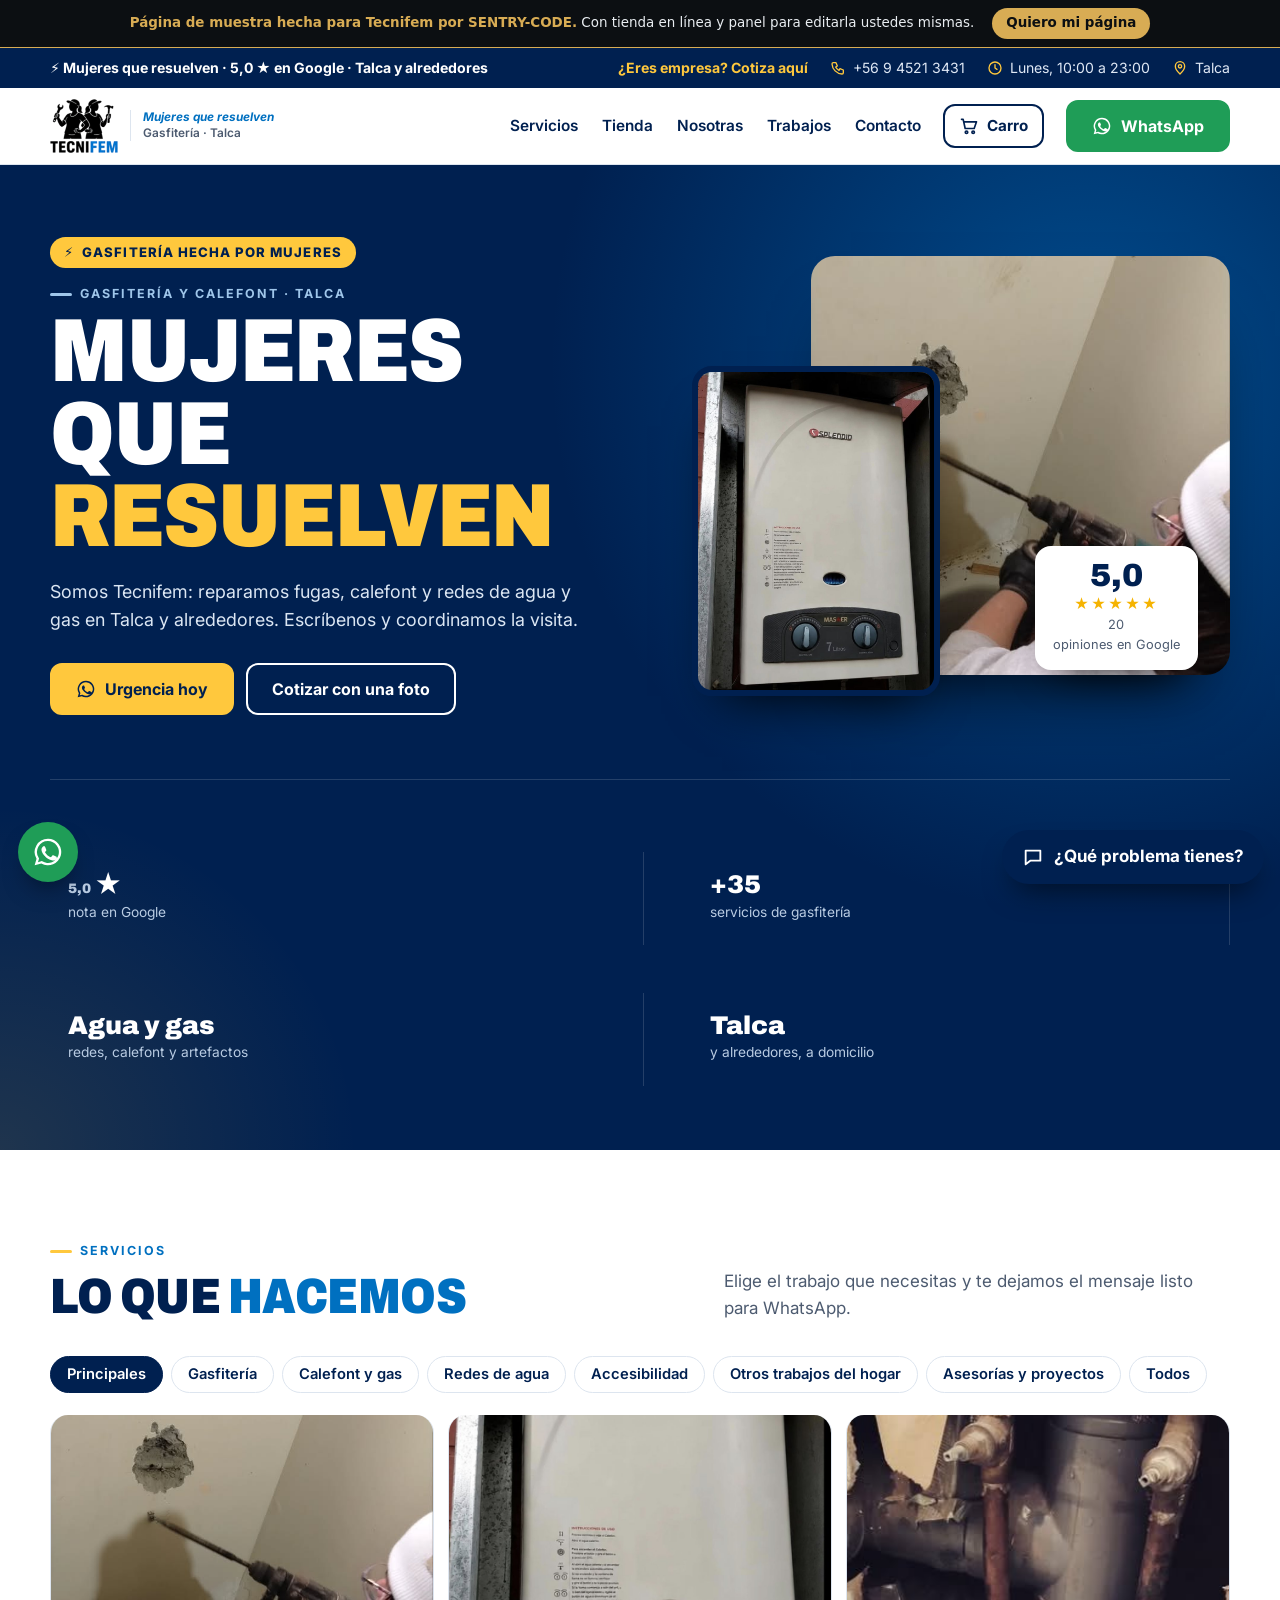
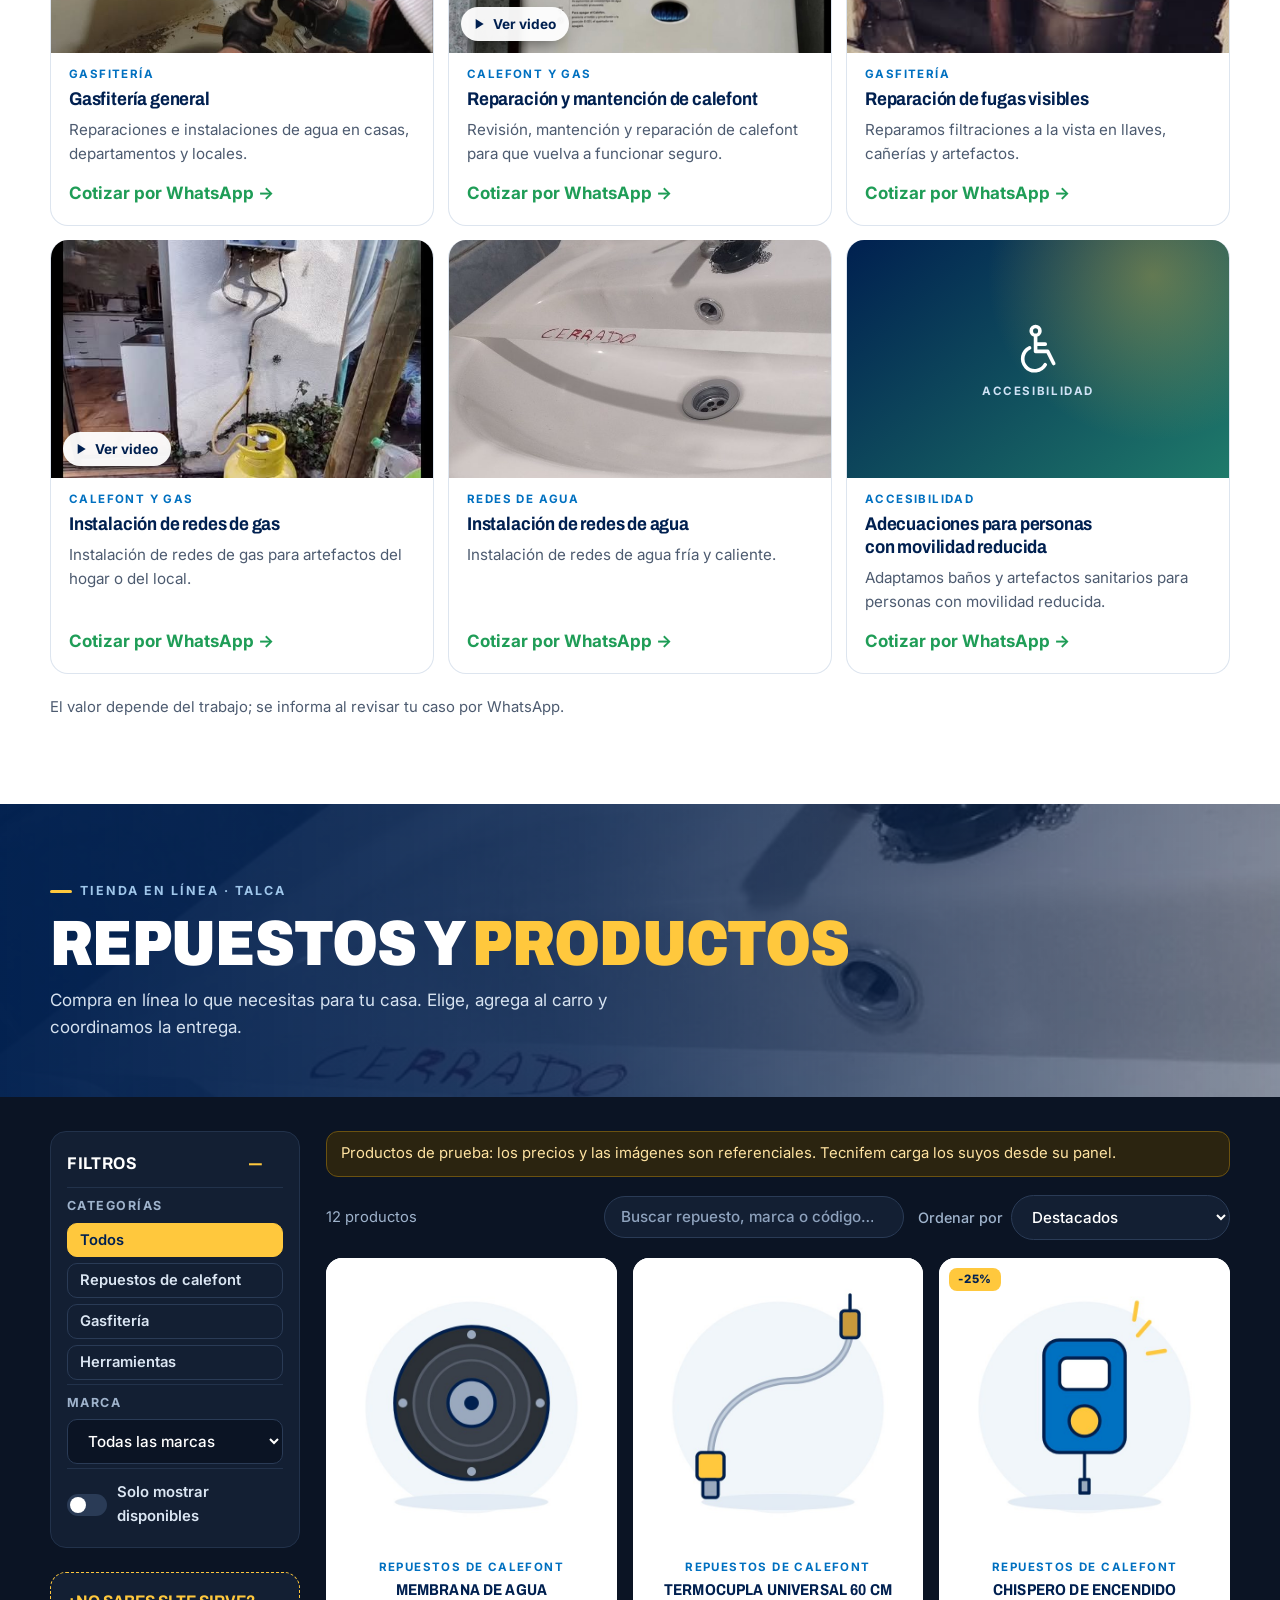
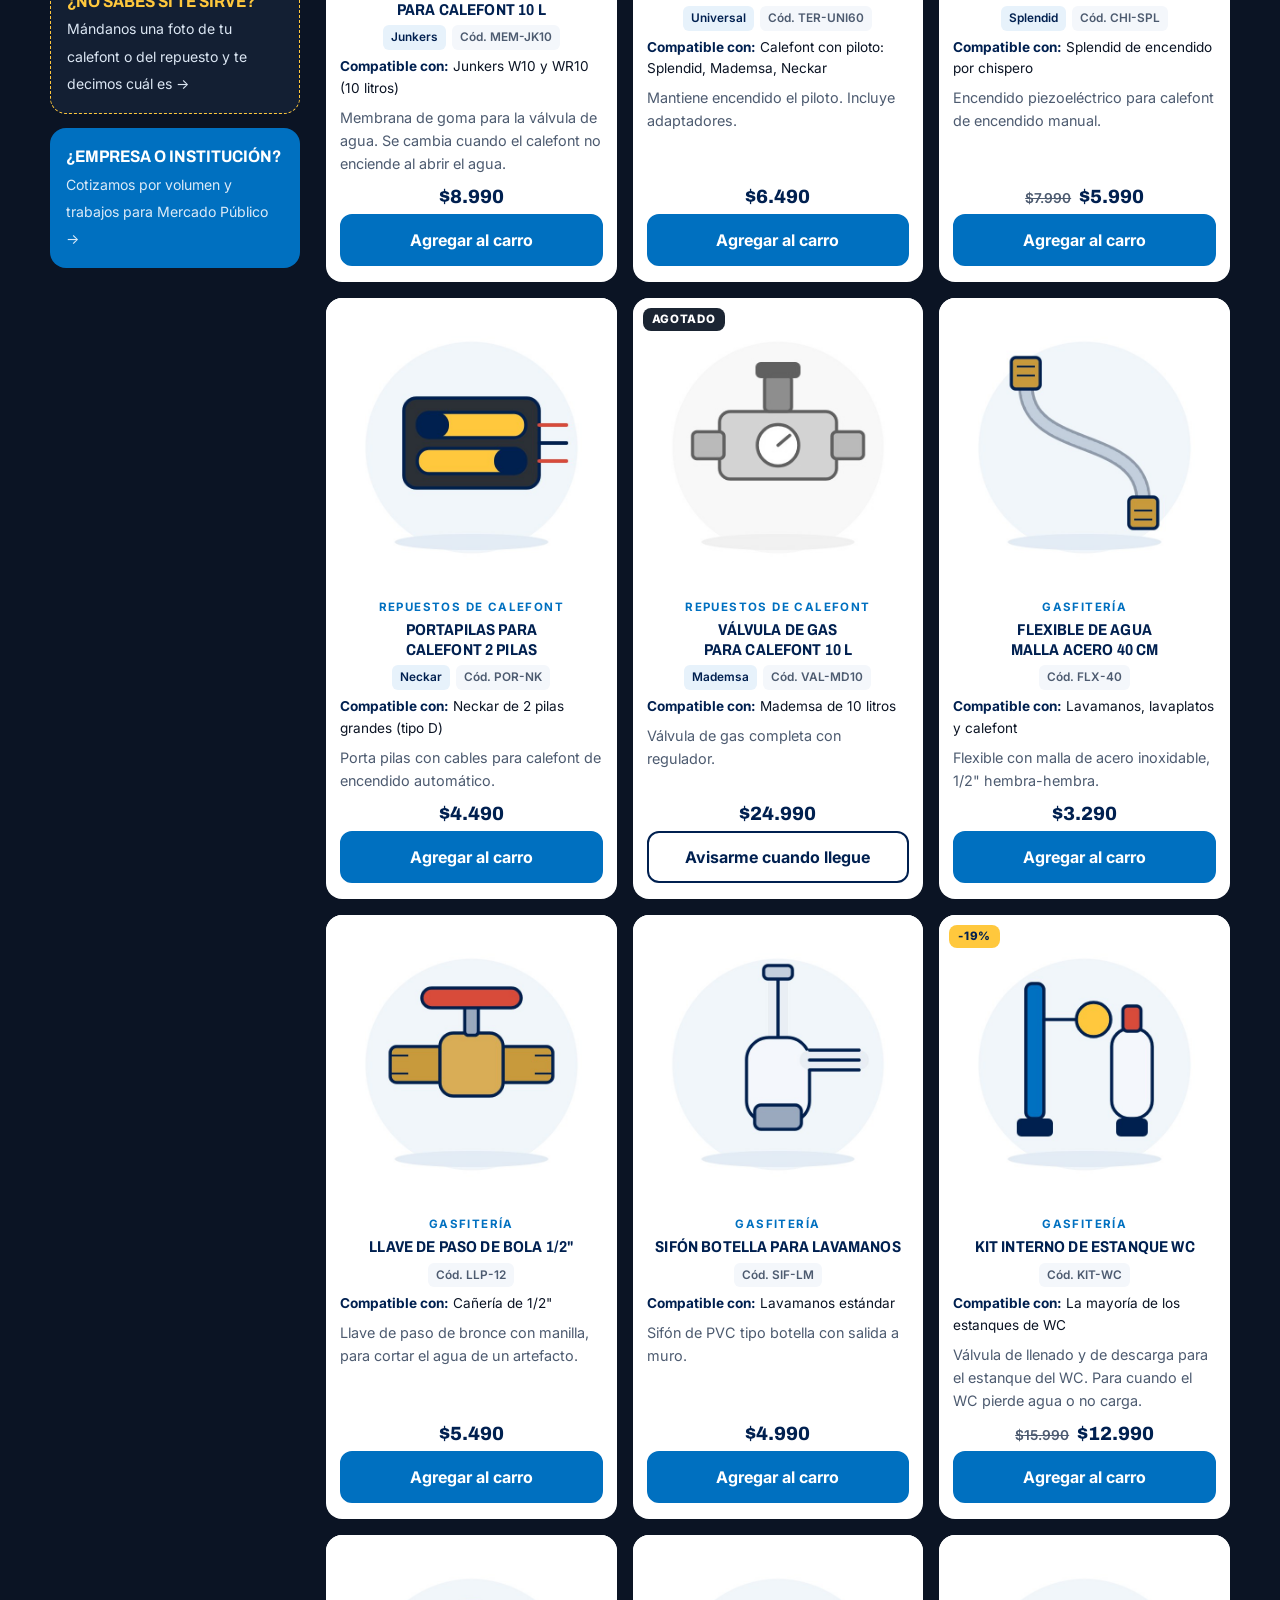
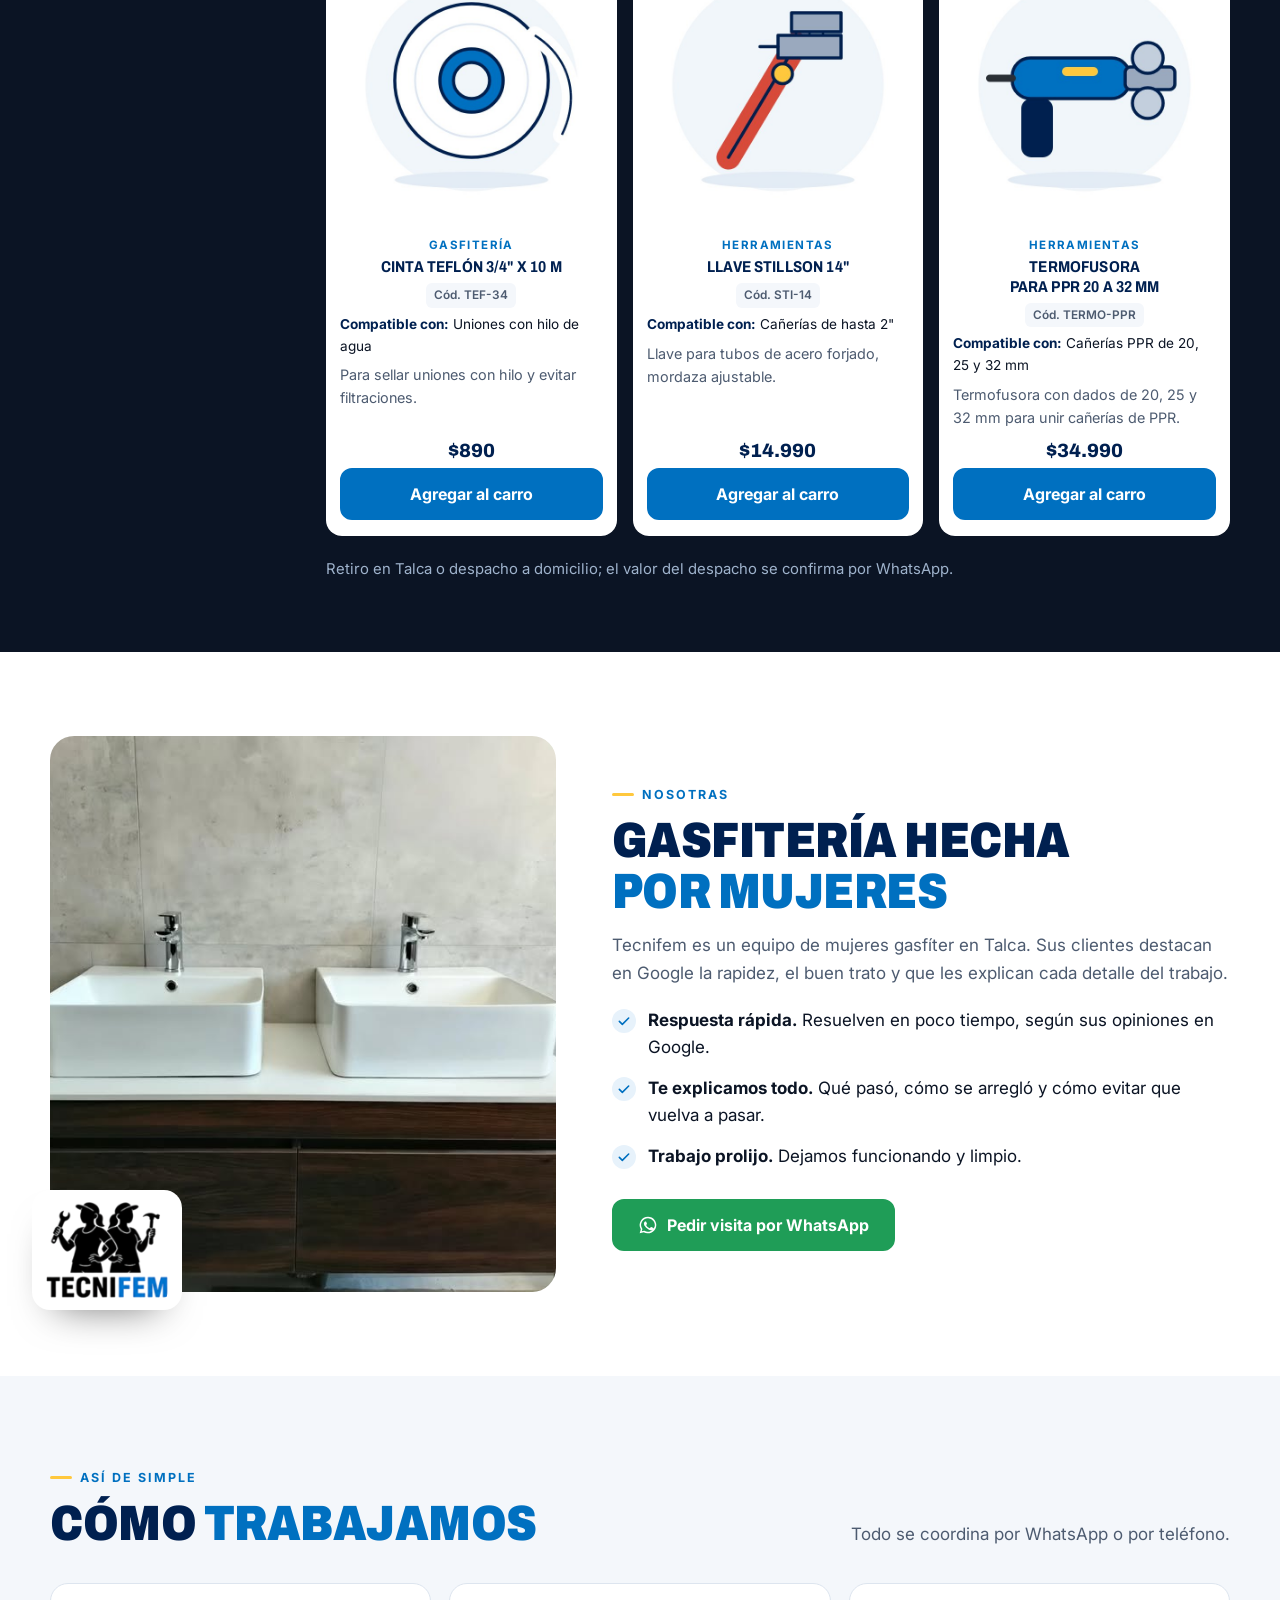
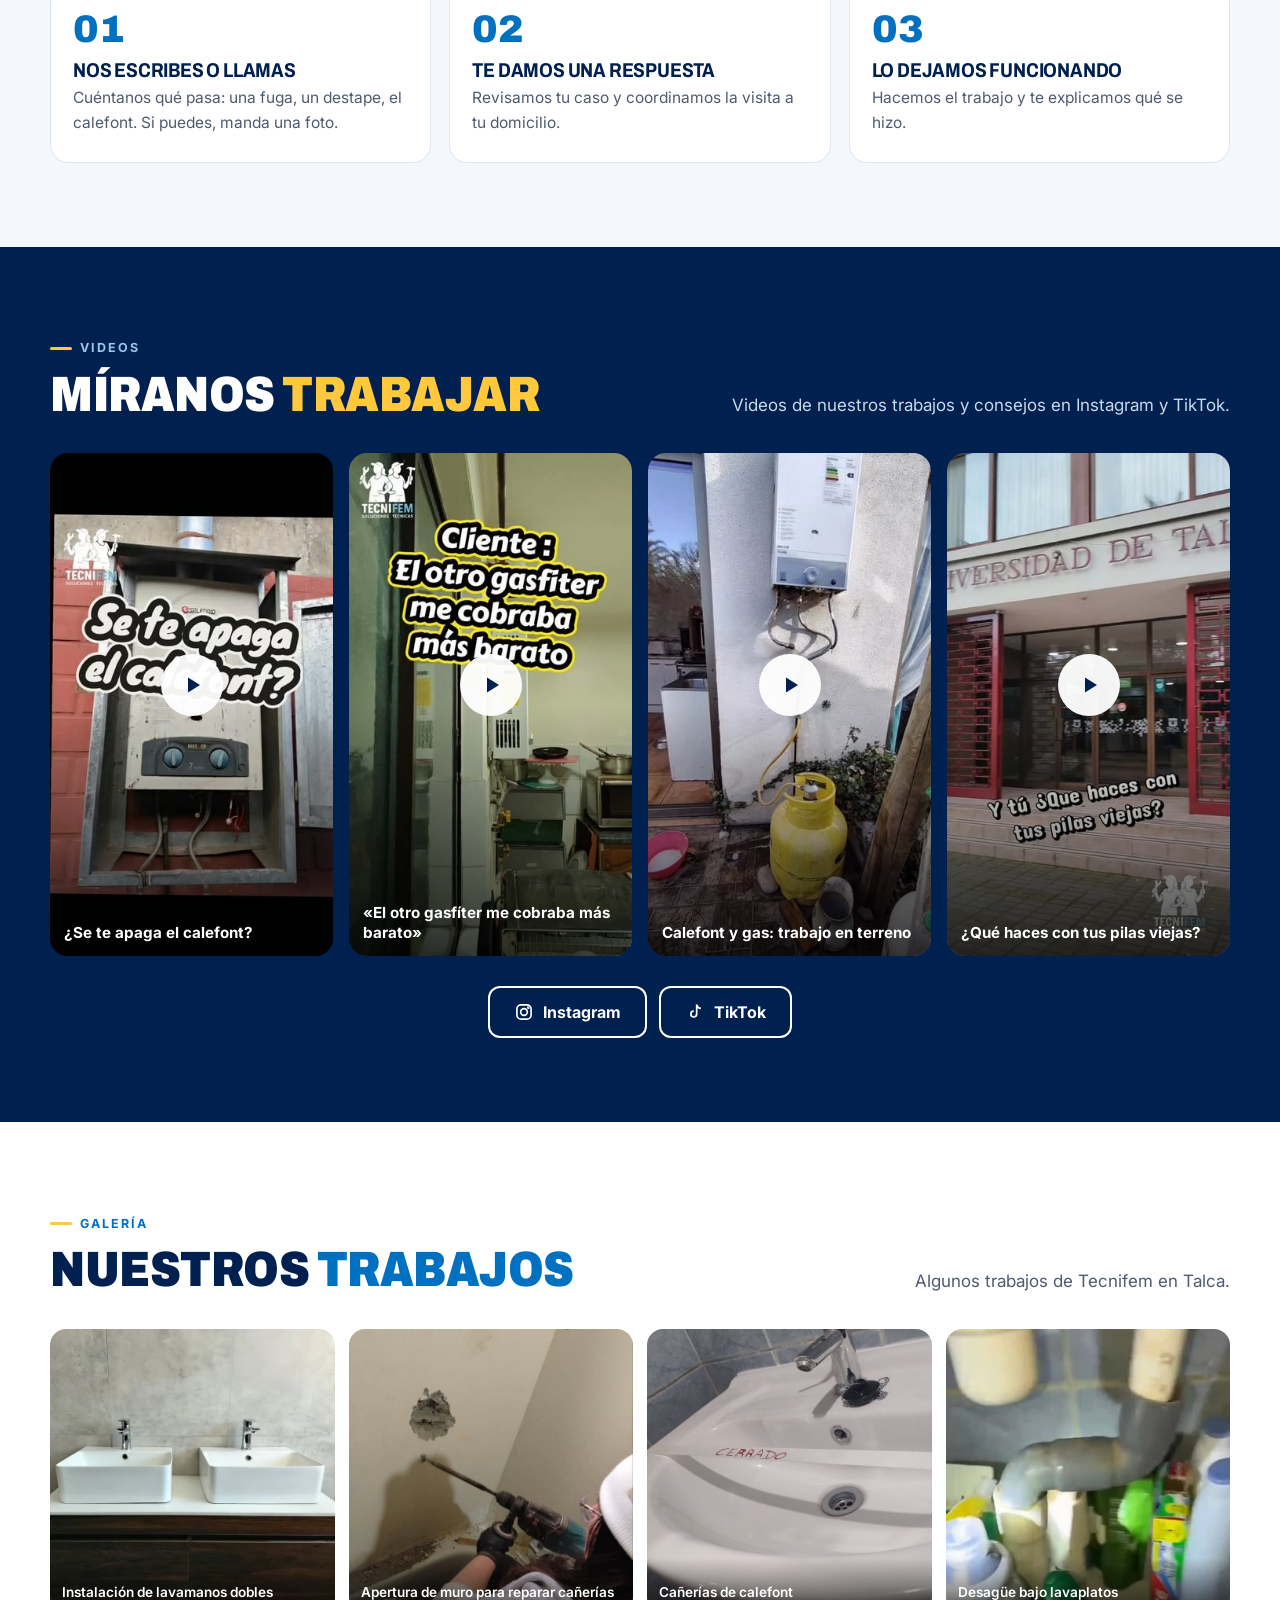
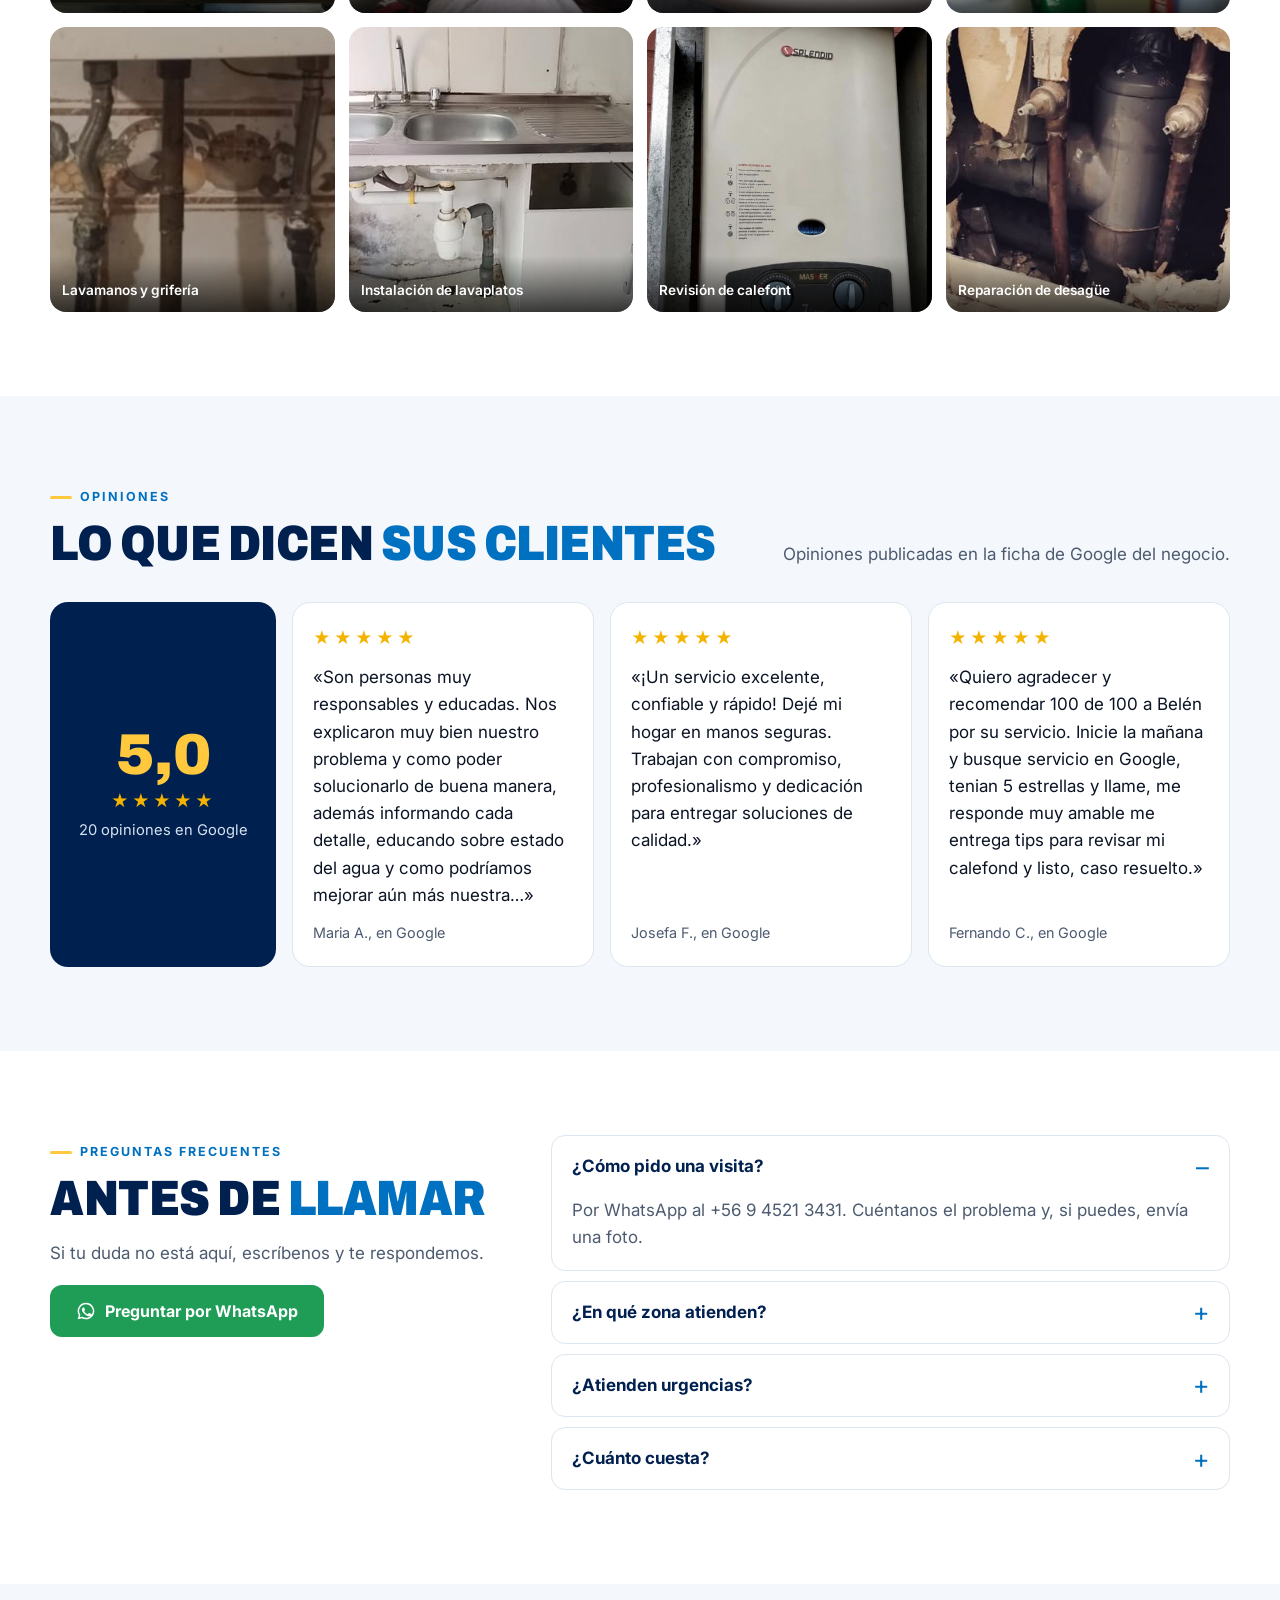
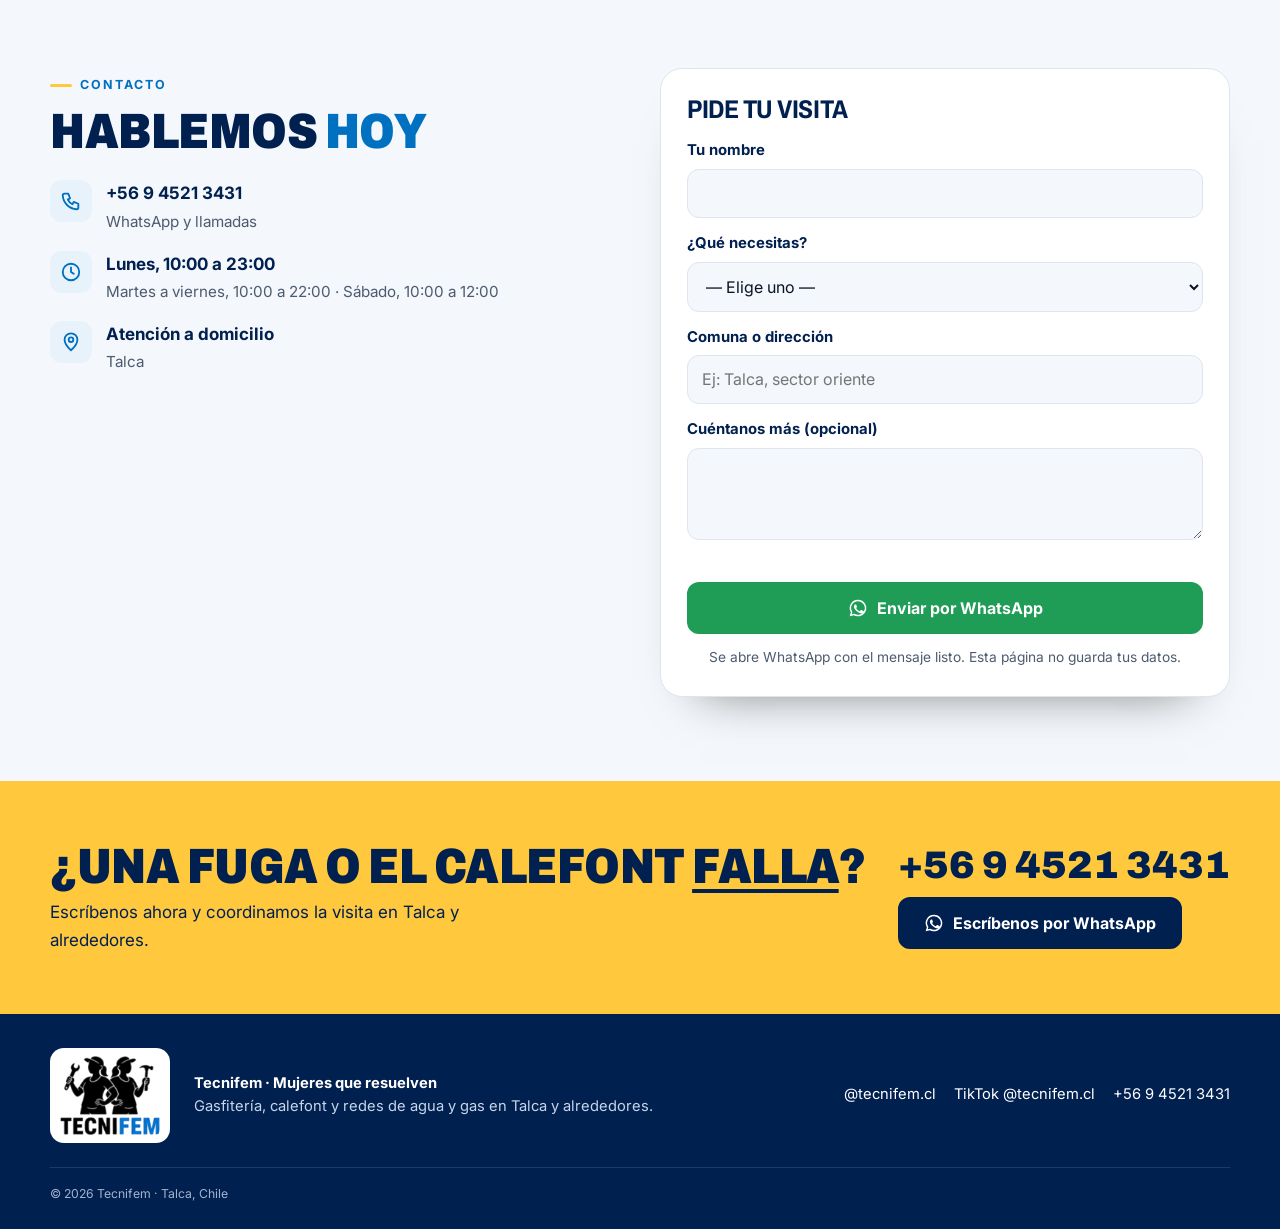
==== commit 0c0e9452: "Tienda con 12 productos de prueba e imágenes, pago con Webpay (Flow) conectado al servicio de pagos," ====
--- a/index.html
+++ b/index.html
@@ -16,7 +16,7 @@
 <link rel="icon" href="assets/icono-tecnifem.png">
 <link rel="preconnect" href="https://fonts.googleapis.com"><link rel="preconnect" href="https://fonts.gstatic.com" crossorigin>
 <link href="https://fonts.googleapis.com/css2?family=Archivo:wdth,wght@75..100,600..900&family=Inter:wght@400;500;600;700&display=swap" rel="stylesheet">
-<link rel="stylesheet" href="tienda.css?v=3">
+<link rel="stylesheet" href="tienda.css?v=5">
 <link rel="stylesheet" href="asistente.css">
 <style>
 :root{
@@ -45,6 +45,11 @@
 .btn-wa{background:var(--wa);border-color:var(--wa);color:#fff}
 .btn-pri{background:var(--azul);border-color:var(--azul);color:#fff}
 .btn-osc{background:var(--navy);border-color:var(--navy);color:#fff}
+.btn-rayo{background:var(--rayo);border-color:var(--rayo)!important;color:var(--navy)}
+.btn-borde-b{background:transparent;border-color:#fff;color:#fff}
+.confianza{list-style:none;padding:0;margin:16px 0 0;display:flex;flex-wrap:wrap;gap:8px}
+.confianza li{display:inline-flex;align-items:center;gap:6px;background:rgba(255,255,255,.12);border:1px solid rgba(255,255,255,.25);border-radius:999px;padding:7px 12px;font-size:.86rem;font-weight:600;color:#fff}
+.confianza a{color:var(--rayo)}
 .muestra{background:#0c0f12;color:#e9edf1;font:500 .84rem/1.4 system-ui,-apple-system,"Segoe UI",sans-serif;border-bottom:1px solid #d8ac54}
 .muestra div{width:min(1220px,100% - 28px);margin:0 auto;display:flex;flex-wrap:wrap;align-items:center;justify-content:center;gap:8px 18px;padding:8px 0;text-align:center}
 .muestra b{color:#d8ac54}.muestra a{background:#d8ac54;color:#0c0f12;font-weight:700;text-decoration:none;border-radius:999px;padding:6px 14px;white-space:nowrap}
@@ -216,10 +221,11 @@
       <span class="lema">⚡ <span id="c-eslogan">Gasfitería hecha por mujeres</span></span>
       <span class="ojo" id="c-ojo">Gasfitería y calefont · Talca</span>
       <h1 id="c-titulo">Mujeres que <em>resuelven</em></h1>
+      <ul class="confianza" id="c-confianza" hidden></ul>
       <p id="c-bajada">Somos Tecnifem: reparamos fugas, calefont y redes de agua y gas en Talca y alrededores. Escríbenos y coordinamos la visita.</p>
       <div class="botones">
-        <a class="btn btn-wa" href="https://wa.me/56945213431?text=Hola%2C%20vi%20su%20p%C3%A1gina%20web%20y%20necesito%20un%20gasf%C3%ADter" target="_blank" rel="noopener"><svg aria-hidden="true"><use href="#wa"/></svg>Pedir visita por WhatsApp</a>
-        <a class="btn" href="#servicios">Ver servicios</a>
+        <a class="btn btn-rayo" href="https://wa.me/56945213431?text=Hola%2C%20tengo%20una%20urgencia%20de%20gasfiter%C3%ADa%20y%20necesito%20ayuda%20hoy" target="_blank" rel="noopener"><svg aria-hidden="true"><use href="#wa"/></svg>Urgencia hoy</a>
+        <a class="btn btn-borde-b" href="https://wa.me/56945213431?text=Hola%2C%20quiero%20cotizar%20un%20trabajo.%20Les%20env%C3%ADo%20una%20foto%20del%20problema." target="_blank" rel="noopener">Cotizar con una foto</a>
       </div>
     </div>
     <div class="collage">
@@ -261,6 +267,7 @@
         <div class="t-bloque"><h4>Marca</h4><select class="t-sel" id="t-marca" aria-label="Filtrar por marca"><option value="">Todas las marcas</option></select></div>
         <div class="t-bloque"><label class="t-switch"><input type="checkbox" id="t-disp"><span></span>Solo mostrar disponibles</label></div>
       </details>
+      <a class="t-foto" href="https://wa.me/56945213431?text=Hola%2C%20no%20s%C3%A9%20qu%C3%A9%20repuesto%20necesito.%20Les%20env%C3%ADo%20una%20foto%20de%20mi%20calefont%20o%20del%20repuesto." target="_blank" rel="noopener"><b>¿No sabes si te sirve?</b><span>Mándanos una foto de tu calefont o del repuesto y te decimos cuál es →</span></a>
       <a class="t-empresa" href="https://wa.me/56945213431?text=Hola%2C%20somos%20una%20empresa%20o%20instituci%C3%B3n%20y%20queremos%20cotizar" target="_blank" rel="noopener"><b>¿Empresa o institución?</b><span>Cotizamos por volumen y trabajos para Mercado Público →</span></a>
     </aside>
     <div class="t-main">
@@ -375,15 +382,24 @@
   <div class="carro-caja" role="dialog" aria-modal="true" aria-labelledby="carro-t">
     <div class="carro-cab"><h3 id="carro-t">Su carro</h3><button type="button" id="carro-cerrar" aria-label="Cerrar carro">&times;</button></div>
     <div id="carro-lista" class="carro-lista"></div>
-    <div class="carro-total"><span>Total productos</span><b id="carro-total">$0</b></div>
+    <div class="carro-resumen">
+      <div><span>Productos</span><b id="carro-sub">$0</b></div>
+      <div><span>Despacho</span><b id="carro-desp">Gratis (retiro)</b></div>
+      <div class="carro-total"><span>Total</span><b id="carro-total">$0</b></div>
+    </div>
     <form id="carro-form" novalidate>
       <label>Su nombre<input id="pd-nombre" autocomplete="name"></label>
-      <label>Su correo (para el comprobante)<input id="pd-correo" type="email" autocomplete="email"></label>
+      <label>Su correo (ahí le llega el comprobante)<input id="pd-correo" type="email" autocomplete="email"></label>
       <label>Entrega<select id="pd-entrega"><option>Retiro en Talca</option><option>Despacho a domicilio</option></select></label>
       <label id="pd-dir-l" hidden>Dirección de despacho<input id="pd-dir" autocomplete="street-address"></label>
+      <label class="pd-acepto" id="pd-acepto-l" hidden><input type="checkbox" id="pd-acepto"> Acepto los <a href="terminos.html" target="_blank" rel="noopener">términos de venta, cambios y devoluciones</a></label>
       <p class="aviso" id="pd-aviso" role="status"></p>
       <button class="btn btn-pri" id="carro-pagar" type="submit" disabled>Enviar pedido por WhatsApp</button>
+      <button class="btn btn-wa pd-wa" id="pd-wa" type="button" hidden>Prefiero coordinar por WhatsApp</button>
+      <div class="pd-sellos" id="pd-sellos" hidden><span>🔒 Pago seguro</span><span>Webpay · Transbank</span><span>vía Flow</span></div>
       <small id="pd-nota">El pago en línea con Webpay se activa al conectar la cuenta de Flow de Tecnifem.</small>
+      <small class="pd-vendedor" id="pd-vendedor" hidden></small>
+      <small><a href="terminos.html" target="_blank" rel="noopener">Términos de venta, cambios y devoluciones</a></small>
     </form>
   </div>
 </div>
@@ -405,7 +421,7 @@
 </script>
 <script>window.ASISTENTE = {"negocio": "Tecnifem", "persona": "Tecnifem", "wa": "56945213431", "boton": "¿Qué problema tienes?", "saludo": "Hola, soy el asistente de Tecnifem, mujeres que resuelven. ¿Qué necesitas?", "cuando": [{"t": "Hoy mismo", "m": "Lo necesito hoy."}, {"t": "Mañana", "m": "Lo necesito mañana."}, {"t": "Esta semana", "m": "Lo necesito esta semana."}, {"t": "Solo quiero cotizar", "m": "Por ahora solo quiero cotizar."}], "servicios": [{"n": "Gasfitería", "info": "Fugas, llaves, sifones, estanques de WC, destapes e instalación de artefactos sanitarios.", "opts": [], "kw": "gasfiter|arregl|repar|fuga|llave|sifon|wc|estanque|destap"}, {"n": "Calefont y gas", "info": "Reparación y mantención de calefont, redes de gas, medición de presión y planos de gas.", "opts": [], "kw": "calefon|agua caliente|termo|piloto|gas"}, {"n": "Redes de agua", "info": "Instalación y modificación de redes de agua en PPR, cobre y PVC.", "opts": [], "kw": "red|cañer|caner|ppr|cobre|pvc|soldadura"}, {"n": "Accesibilidad", "info": "Adecuaciones de baños y barras de seguridad para personas con movilidad reducida o discapacidad sensorial.", "opts": [], "kw": "barra|movilidad|discapacidad|adulto mayor|accesib"}, {"n": "Repuestos", "info": "Tenemos tienda de repuestos en la página y te asesoramos para elegir el correcto.", "opts": [], "kw": "repuesto|producto|comprar|tienda|venden"}], "faq": [{"pri": true, "kw": "precio|valor|cuanto|costo|cobra|sale|presupuesto|cotiz", "r": "El valor depende del trabajo. Cuéntame qué pasa y te dejo el mensaje listo para pedir el presupuesto."}, {"kw": "donde|direccion|ubicacion|comuna|zona|sector|llegan|van a", "r": "Atendemos en Talca y alrededores. Escríbenos con tu comuna y te confirmamos."}, {"kw": "horario|hora|abren|atienden|sabado|domingo|noche|urgencia|emergencia|24", "r": "Atendemos los lunes de 10:00 a 23:00, de martes a viernes de 10:00 a 22:00 y los sábados de 10:00 a 12:00."}, {"kw": "pago|transferencia|efectivo|tarjeta|boleta|factura", "r": "La forma de pago se coordina directamente por WhatsApp."}, {"kw": "mujer|mujeres|chica|señora|femenin", "r": "Sí, Tecnifem es un equipo de mujeres gasfíter: mujeres que resuelven."}, {"kw": "garantia|seguro|confianza|quien|experiencia", "r": "Tecnifem tiene 5,0 en Google con 20 opiniones. Sus clientes destacan la rapidez, el buen trato y el profesionalismo."}]};</script>
 <script src="asistente.js" defer></script>
-<script src="contenido.js?v=3" defer></script>
+<script src="contenido.js?v=4" defer></script>
 <!-- contador de visitas -->
 <script>(function(){try{var L=localStorage,S=sessionStorage;if(location.search.indexOf('yo=1')>-1)L.setItem('soy-de-la-casa','1');
 if(L.getItem('soy-de-la-casa')||S.getItem('visita-contada'))return;S.setItem('visita-contada','1');
--- a/tienda.css
+++ b/tienda.css
@@ -140,3 +140,19 @@
 .visor-marco,.visor-marco iframe{width:100%;height:100%;border:0;display:block}
 .visor-x{position:absolute;top:8px;right:8px;z-index:2;width:40px;height:40px;border-radius:50%;border:0;background:var(--navy);color:#fff;font:400 1.5rem/1 system-ui,sans-serif;cursor:pointer}
 @media (prefers-reduced-motion:reduce){.s-media img{transition:none}}
+
+/* ---- Carro: resumen, términos y sellos de pago ---- */
+.carro-resumen{display:grid;gap:6px;margin:16px 0;padding:14px;background:var(--fondo);border-radius:14px}
+.carro-resumen div{display:flex;justify-content:space-between;align-items:center;font-size:.95rem}
+.carro-resumen .carro-total{margin:6px 0 0;padding-top:8px;border-top:1px solid var(--linea);font-size:1.05rem}
+.pd-acepto{display:flex!important;gap:10px;align-items:flex-start;font-weight:500!important;font-size:.88rem!important;color:var(--tinta)!important}
+.pd-acepto input{width:20px;height:20px;margin:2px 0 0;flex:none;accent-color:var(--azul)}
+.pd-wa{margin-top:8px;width:100%}
+.pd-sellos{display:flex;flex-wrap:wrap;justify-content:center;gap:6px;margin-top:10px}
+.pd-sellos span{font-size:.75rem;font-weight:700;color:var(--navy);background:var(--azul-claro);border-radius:6px;padding:4px 8px}
+.pd-vendedor{color:var(--suave)}
+.carro form small a{color:var(--azul)}
+.t-foto{display:block;text-decoration:none;background:#131f33;border:1px dashed var(--rayo);color:#fff;border-radius:16px;padding:16px}
+.t-foto b{display:block;font-family:var(--display);font-stretch:90%;text-transform:uppercase;font-size:1.05rem;color:var(--rayo)}.t-foto span{font-size:.88rem;color:#dbe6f3}
+
+.pd-acepto[hidden],.t-bloque[hidden]{display:none!important}
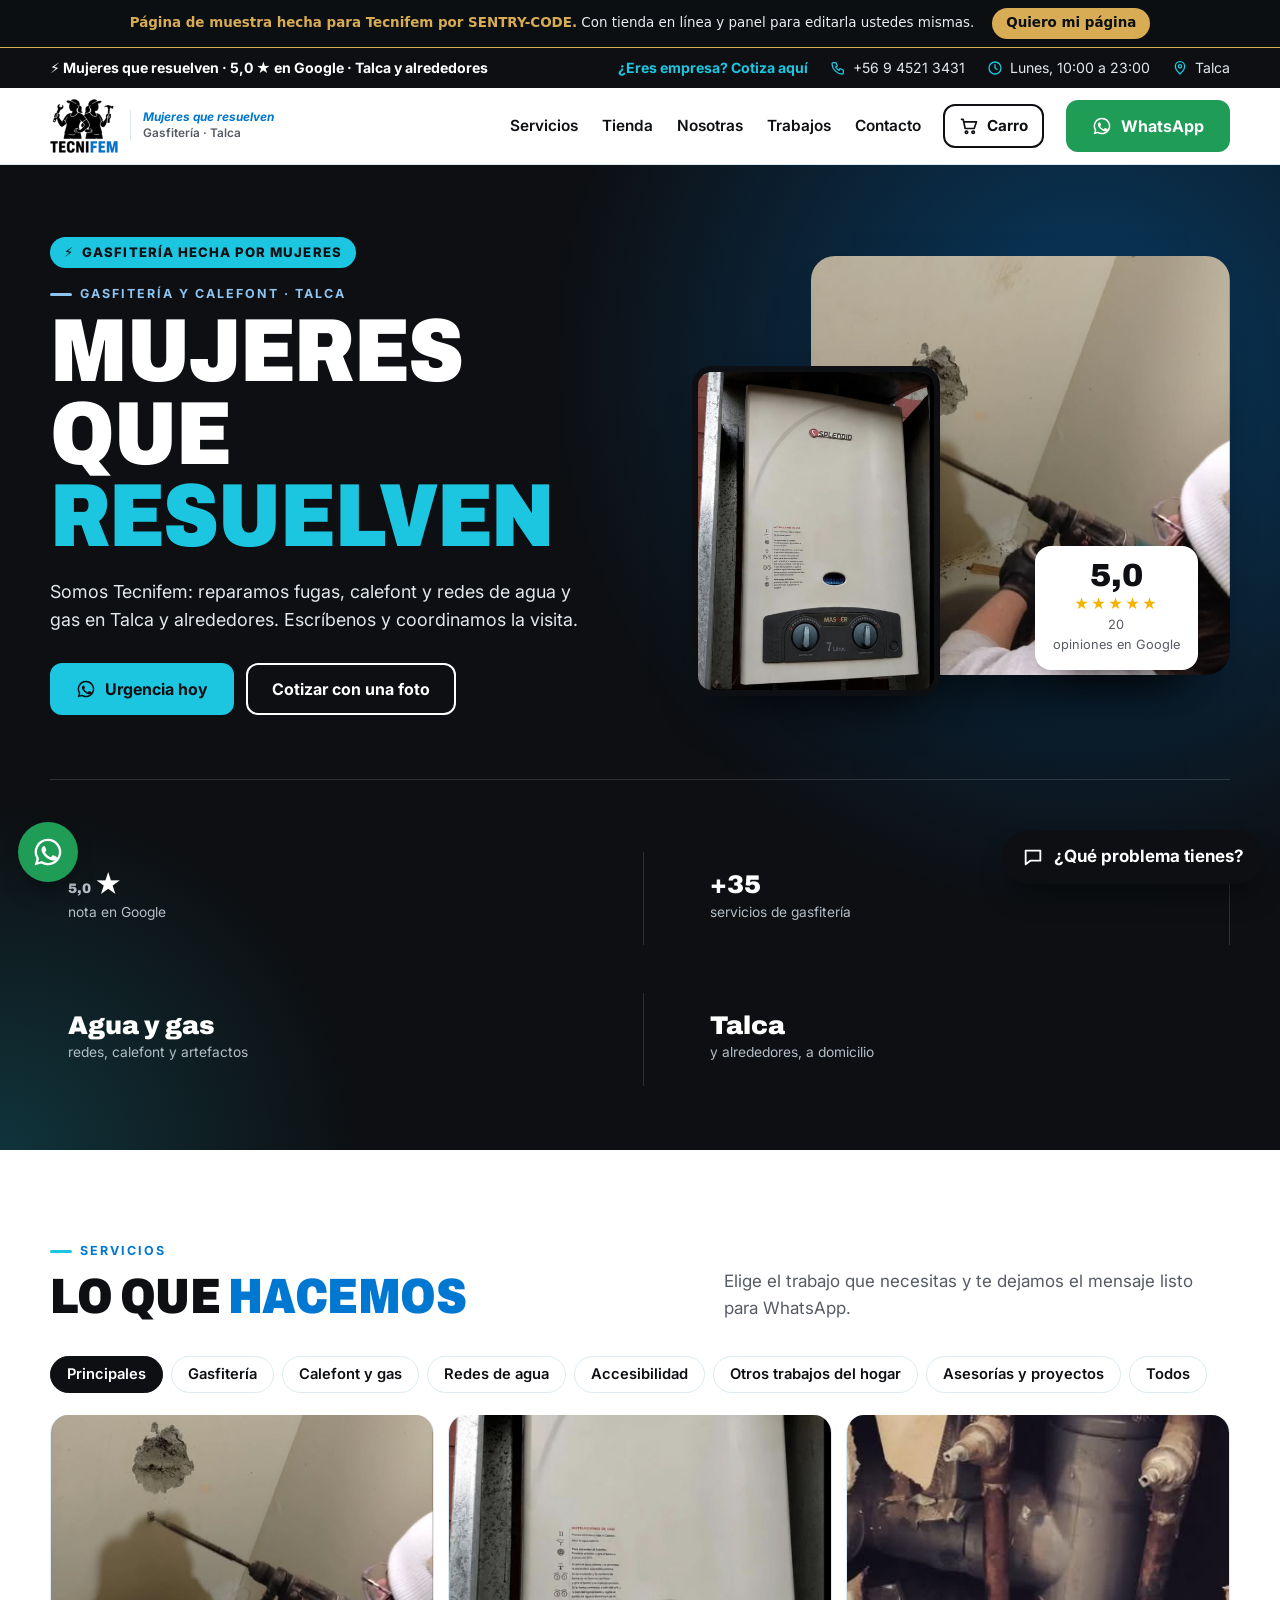
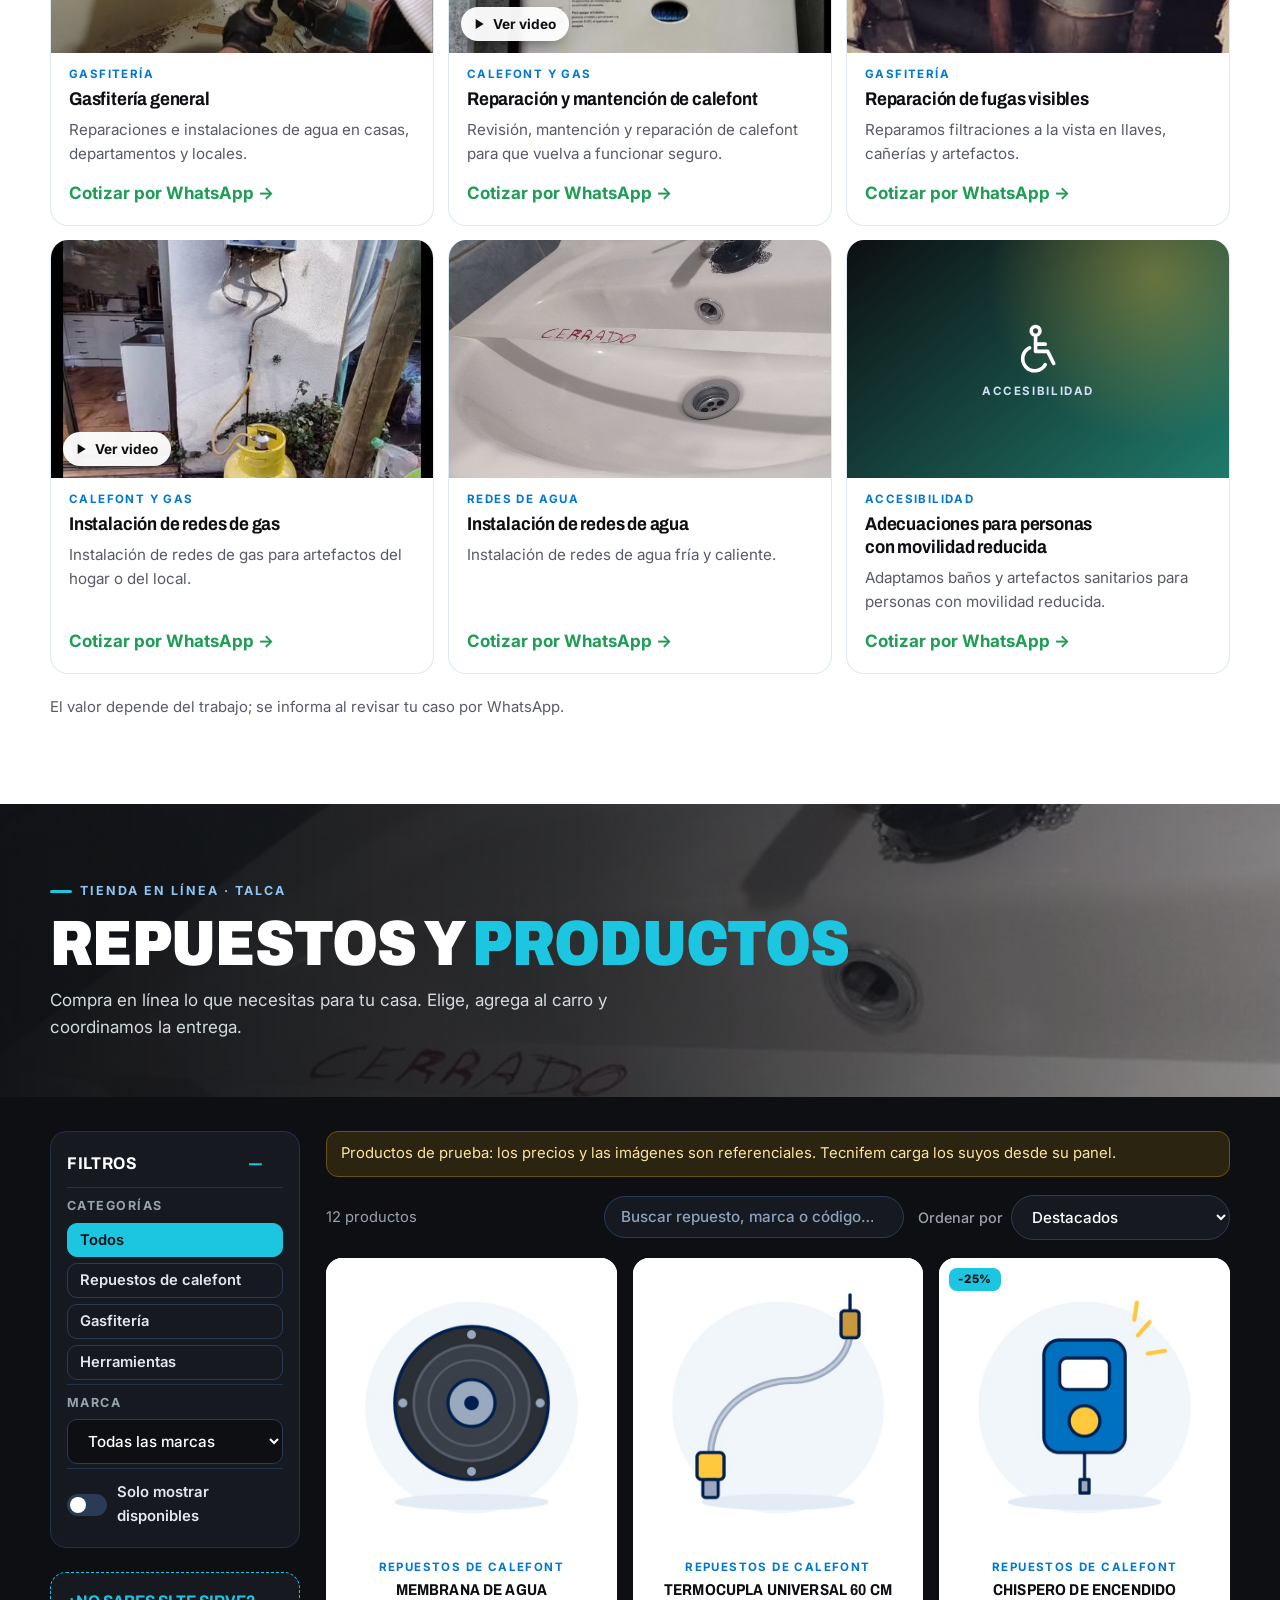
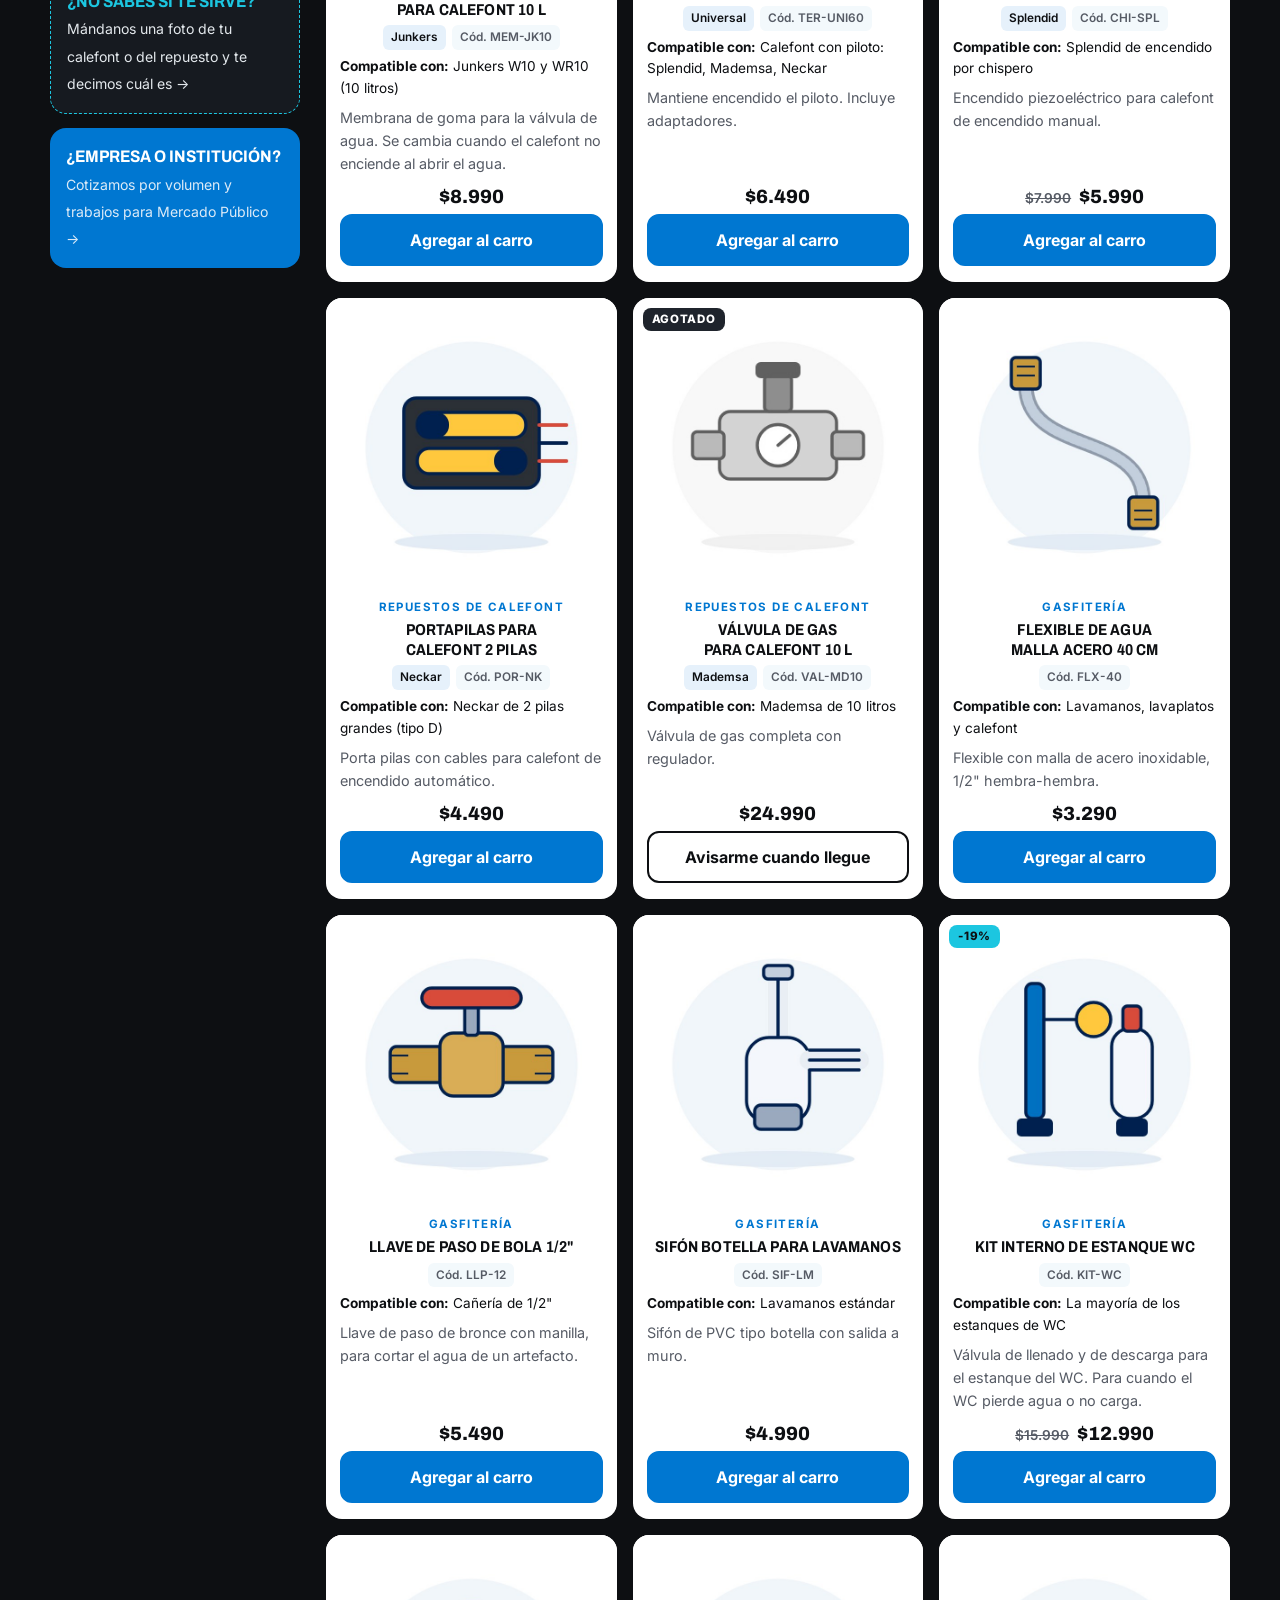
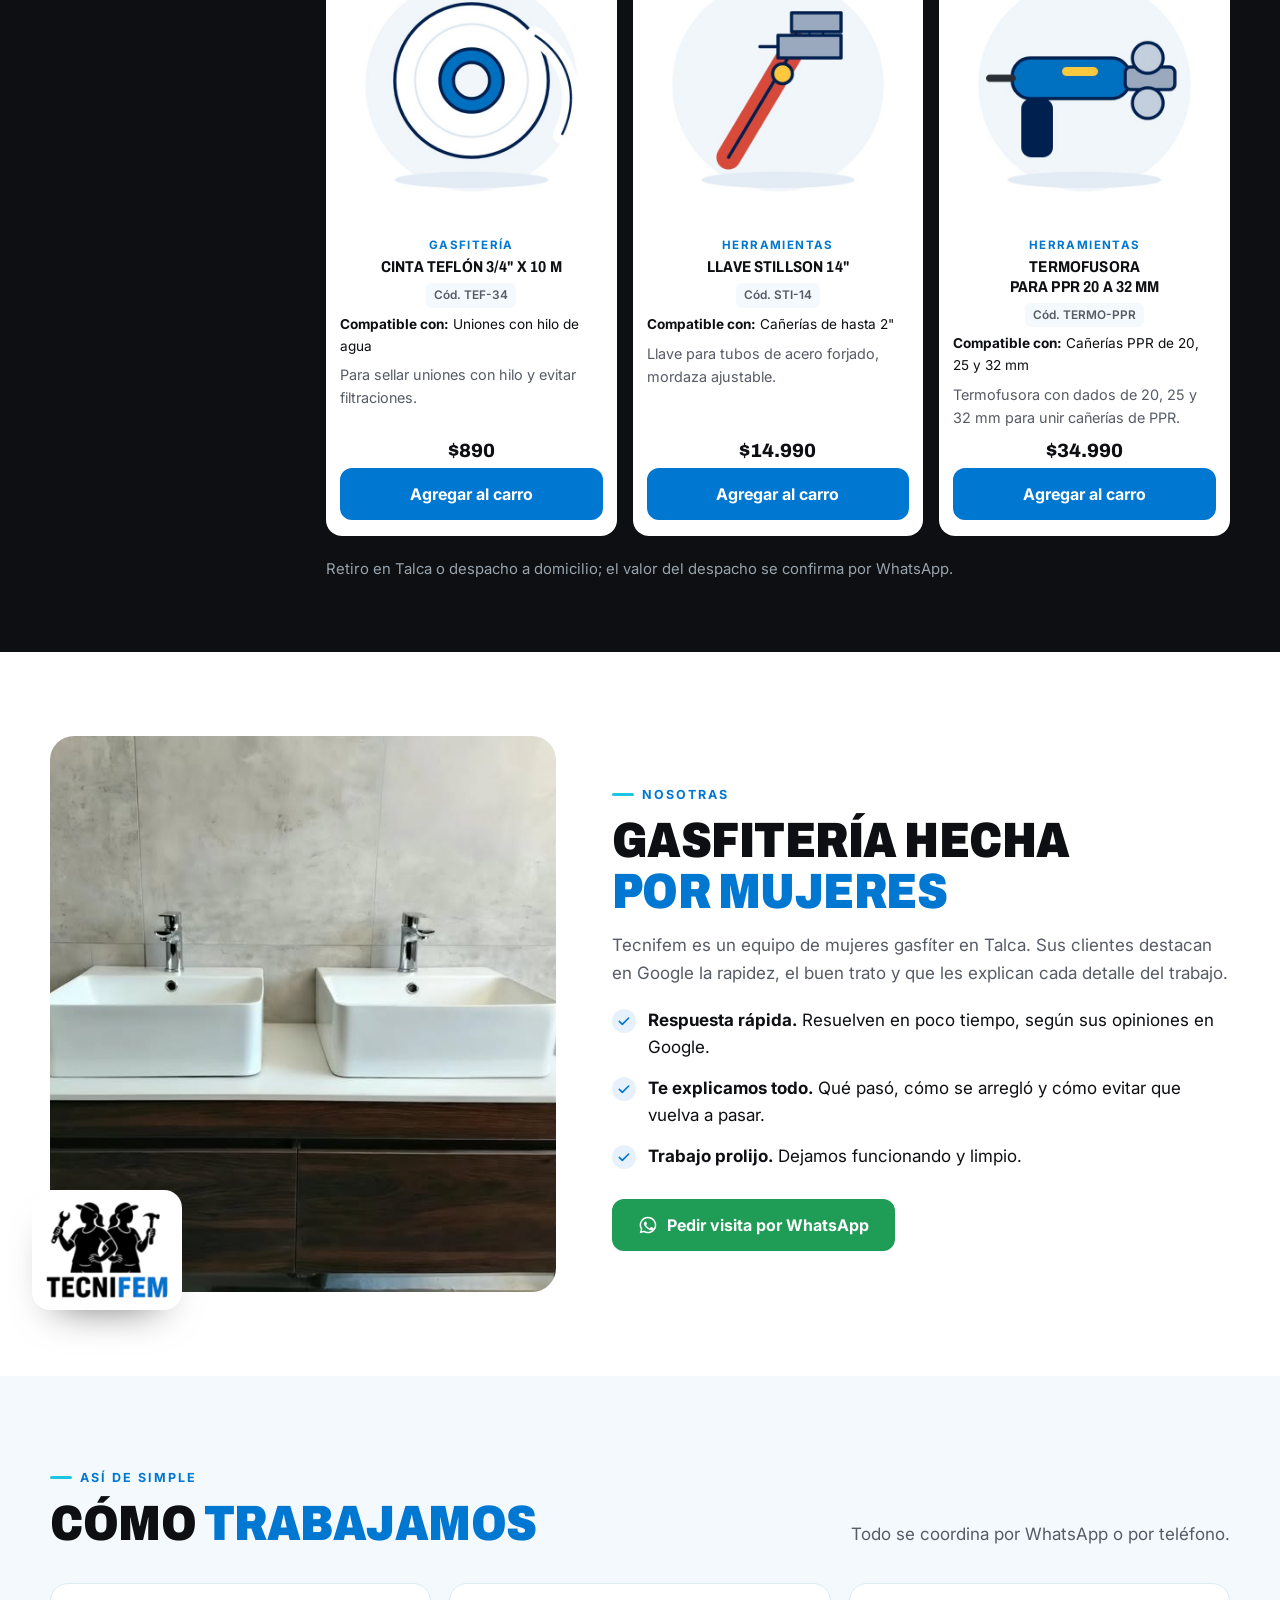
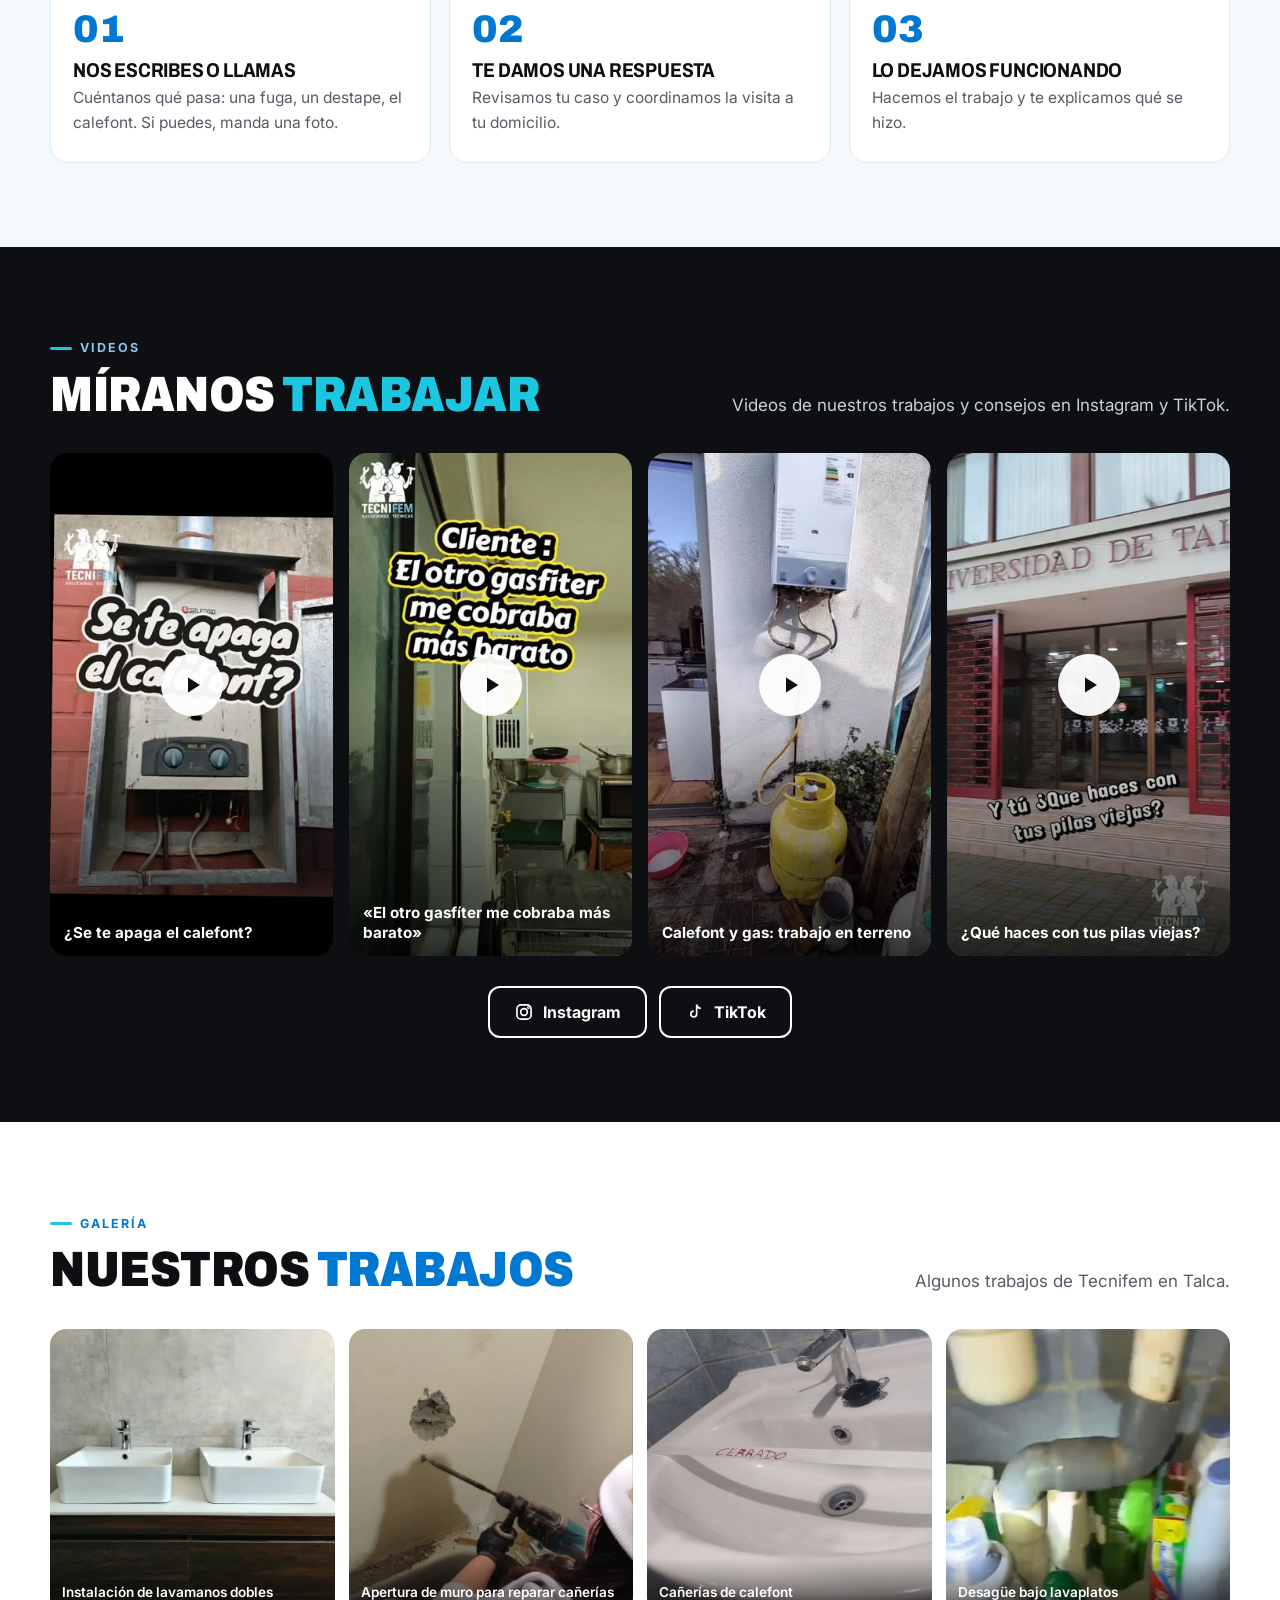
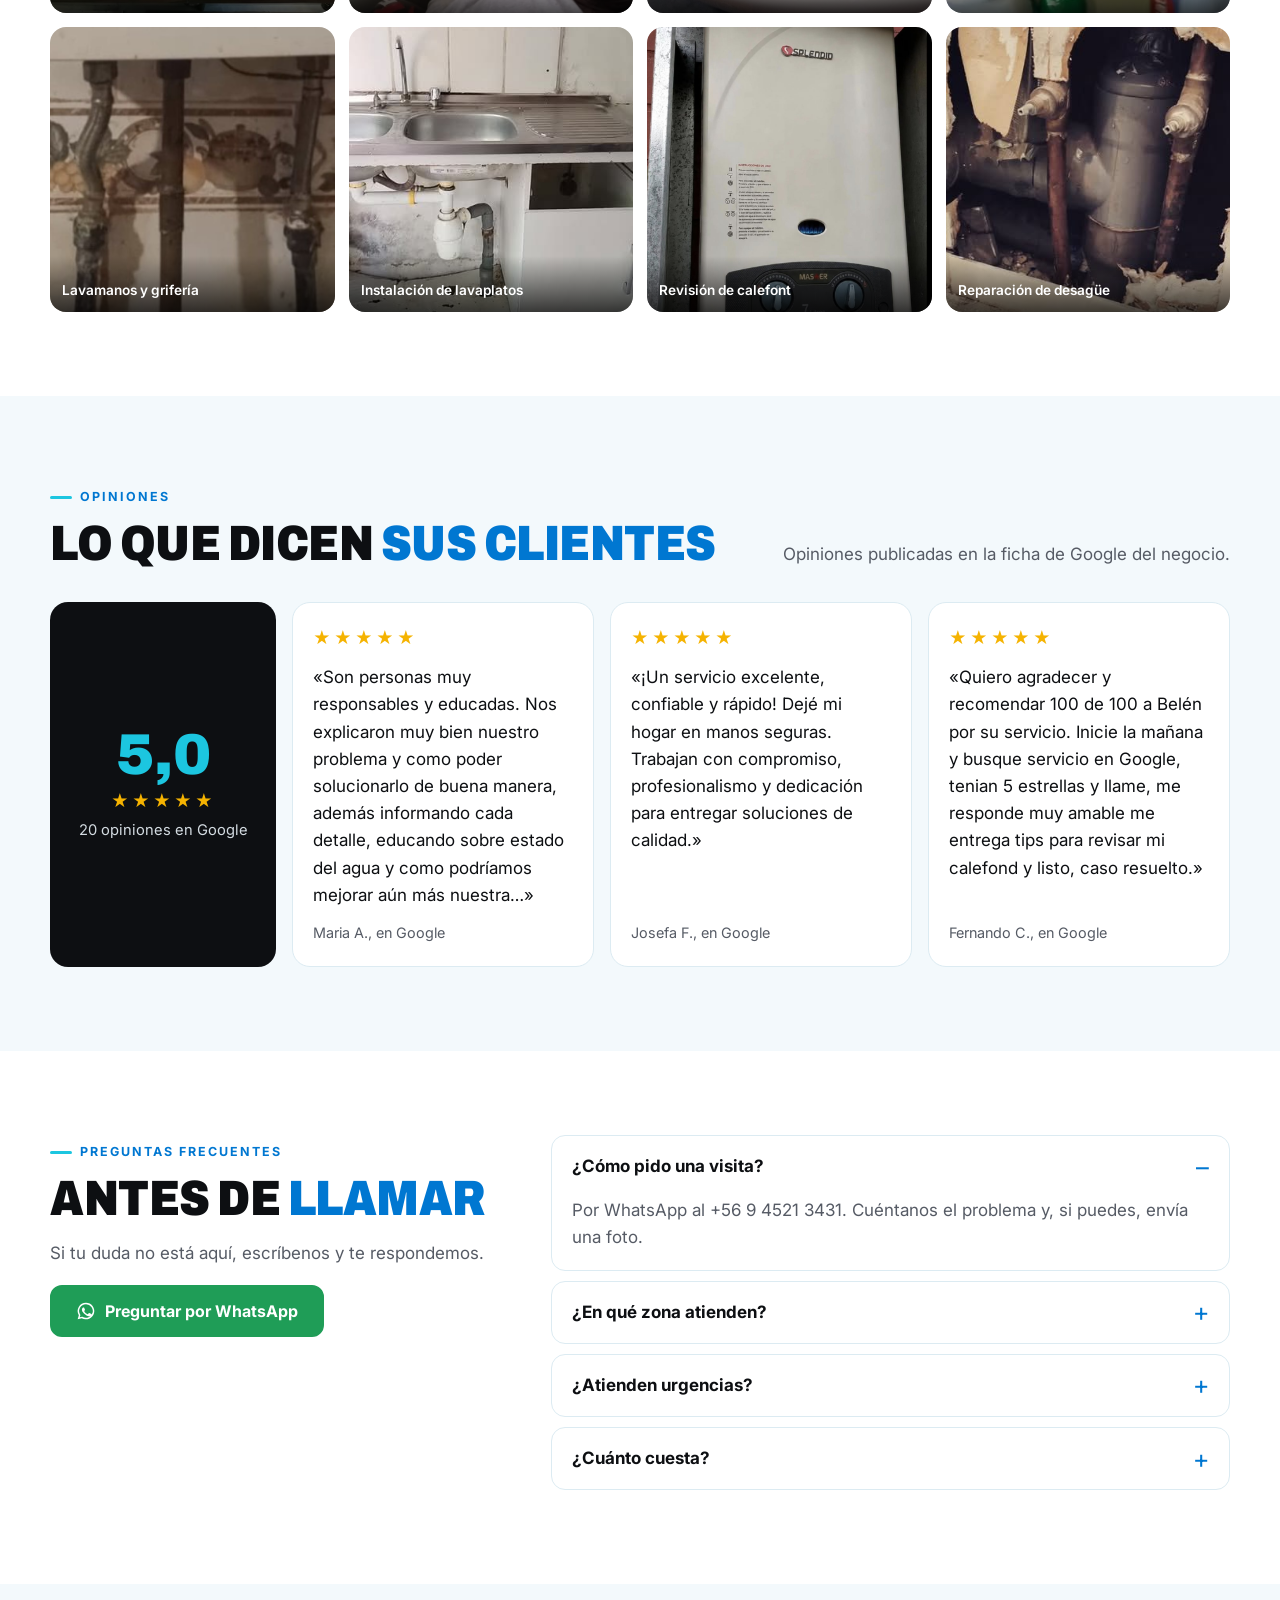
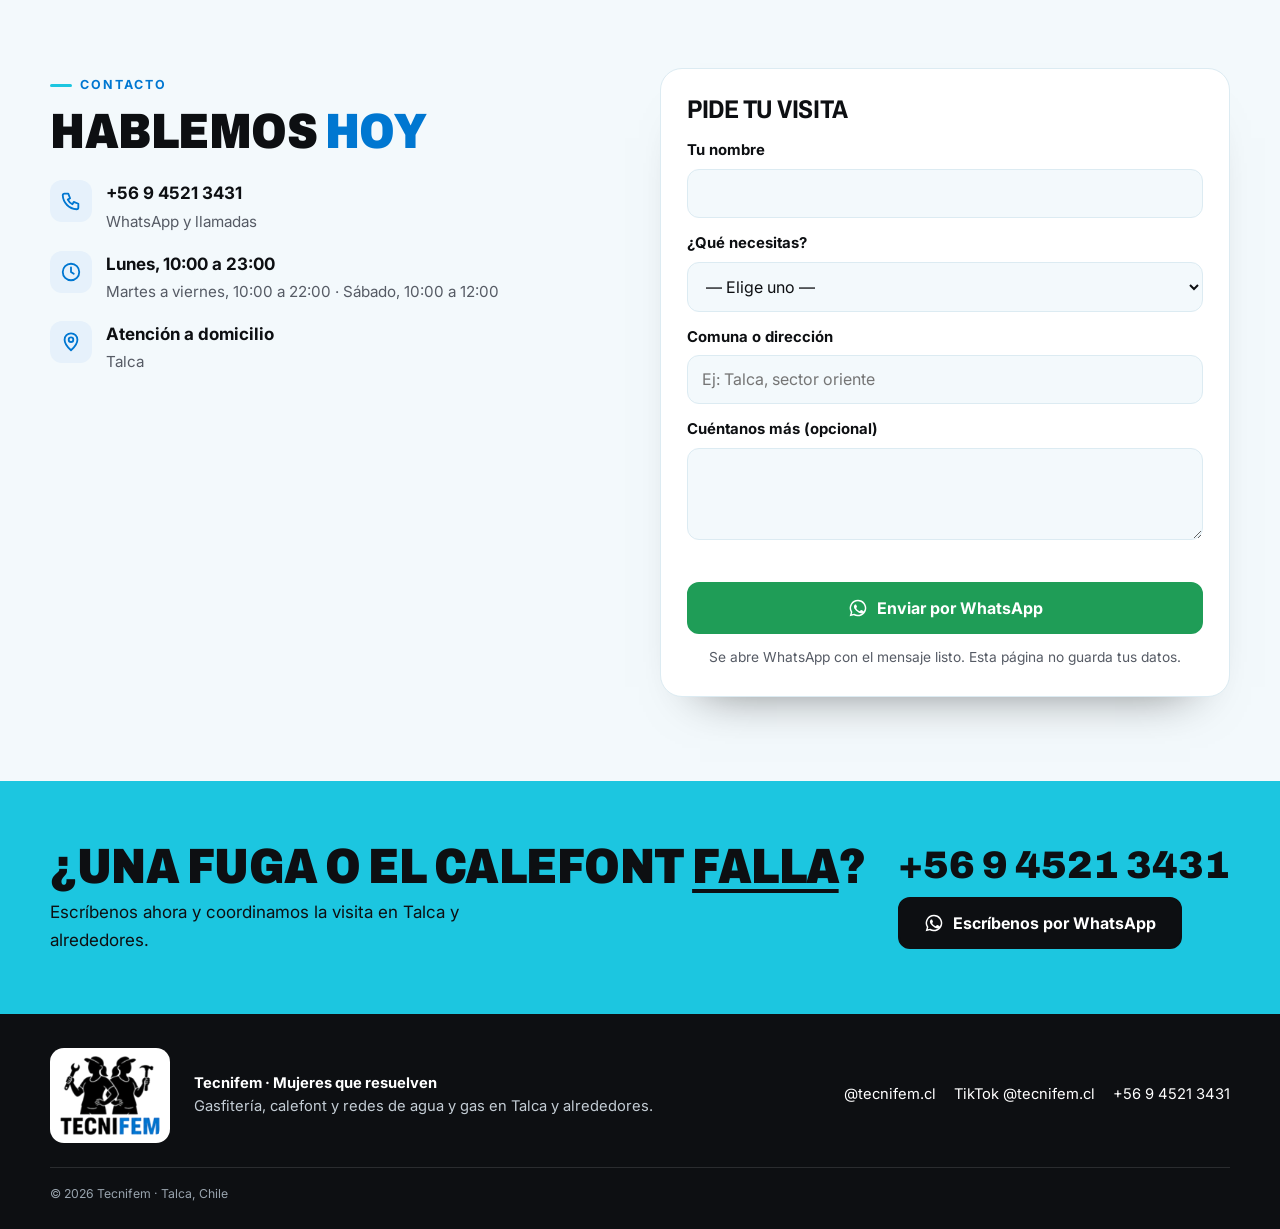
==== commit 751271a5: "Paleta nueva: negro, blanco, azul del logo y azul calipso (pedido de Tecnifem) Co-Authored-By: Claud" ====
--- a/index.html
+++ b/index.html
@@ -12,18 +12,18 @@
 <meta property="og:url" content="https://delaguardaagustin.github.io/tecnifem-talca/">
 <meta property="og:type" content="website">
 <meta name="twitter:card" content="summary_large_image">
-<meta name="theme-color" content="#002050">
+<meta name="theme-color" content="#0d0f12">
 <link rel="icon" href="assets/icono-tecnifem.png">
 <link rel="preconnect" href="https://fonts.googleapis.com"><link rel="preconnect" href="https://fonts.gstatic.com" crossorigin>
 <link href="https://fonts.googleapis.com/css2?family=Archivo:wdth,wght@75..100,600..900&family=Inter:wght@400;500;600;700&display=swap" rel="stylesheet">
-<link rel="stylesheet" href="tienda.css?v=5">
+<link rel="stylesheet" href="tienda.css?v=7">
 <link rel="stylesheet" href="asistente.css">
 <style>
 :root{
-  --navy:#002050;--navy-2:#0a2c66;--azul:#0070c0;--azul-claro:#e7f2fb;--rayo:#ffc83d;--tinta:#0b1424;--suave:#4d5b70;--linea:#dde5ef;--fondo:#f4f7fb;--blanco:#fff;--wa:#1f9d57;
+  --navy:#0d0f12;--navy-2:#1b1f26;--azul:#0077d1;--azul-claro:#e6f1fb;--rayo:#1cc6e0;--tinta:#0d0f12;--suave:#565b65;--linea:#dcebf2;--fondo:#f3f9fc;--blanco:#fff;--wa:#1f9d57;
   --osc:var(--navy);--pri:var(--azul);--acento:var(--rayo);
   --display:"Archivo","Arial Narrow","Arial Black",sans-serif;--font:"Inter",system-ui,-apple-system,"Segoe UI",sans-serif;
-  --radio:18px;--asis-tone:#0070c0;
+  --radio:18px;--asis-tone:#0077d1;
 }
 *{box-sizing:border-box}html{scroll-behavior:smooth;scroll-padding-top:84px}
 body{margin:0;font:400 17px/1.6 var(--font);color:var(--tinta);background:var(--blanco);-webkit-font-smoothing:antialiased}
@@ -53,7 +53,7 @@
 .muestra{background:#0c0f12;color:#e9edf1;font:500 .84rem/1.4 system-ui,-apple-system,"Segoe UI",sans-serif;border-bottom:1px solid #d8ac54}
 .muestra div{width:min(1220px,100% - 28px);margin:0 auto;display:flex;flex-wrap:wrap;align-items:center;justify-content:center;gap:8px 18px;padding:8px 0;text-align:center}
 .muestra b{color:#d8ac54}.muestra a{background:#d8ac54;color:#0c0f12;font-weight:700;text-decoration:none;border-radius:999px;padding:6px 14px;white-space:nowrap}
-.franja{background:var(--navy);color:#dfe8f5;font-size:.88rem}
+.franja{background:var(--navy);color:#e2e8ed;font-size:.88rem}
 .franja .wrap{display:flex;flex-wrap:wrap;gap:6px 26px;justify-content:space-between;align-items:center;min-height:40px;padding:6px 0}
 .franja .aviso-txt::before{content:var(--aviso-txt,"⚡ Mujeres que resuelven · 5,0 ★ en Google · Talca y alrededores");font-weight:700;color:#fff}
 .franja .datos-f{display:flex;flex-wrap:wrap;gap:6px 22px}
@@ -67,13 +67,13 @@
 .marca small b{display:block;color:var(--azul);font-style:italic;font-weight:700}
 .menu{display:flex;gap:24px}.menu a{text-decoration:none;font-weight:600;color:var(--navy);font-size:.96rem}.menu a:hover{color:var(--azul)}
 .portada{background:var(--navy);color:#fff;position:relative;overflow:hidden}
-.portada::before{content:"";position:absolute;inset:0;background:radial-gradient(60% 80% at 85% 20%,rgba(0,112,192,.55),transparent 70%),radial-gradient(40% 50% at 0% 100%,rgba(255,200,61,.12),transparent 70%)}
+.portada::before{content:"";position:absolute;inset:0;background:radial-gradient(60% 80% at 85% 20%,rgba(0,119,209,.42),transparent 70%),radial-gradient(40% 50% at 0% 100%,rgba(28,198,224,.20),transparent 70%)}
 .portada .wrap{position:relative;display:grid;grid-template-columns:1.05fr .95fr;gap:48px;align-items:center;padding:72px 0 64px}
 .lema{display:inline-flex;align-items:center;gap:8px;background:var(--rayo);color:var(--navy);font:800 .82rem/1 var(--font);letter-spacing:.08em;text-transform:uppercase;padding:9px 14px;border-radius:999px}
-.portada .ojo{display:flex;color:#9fc6ea;margin:20px 0 10px}.portada .ojo::before{background:#9fc6ea}
+.portada .ojo{display:flex;color:#8ec4f2;margin:20px 0 10px}.portada .ojo::before{background:#8ec4f2}
 .portada h1{font-size:clamp(2.8rem,8vw,5.6rem);font-weight:900;text-transform:uppercase;line-height:.92}
 .portada h1 em{color:var(--rayo)}
-.portada p{max-width:50ch;font-size:1.12rem;margin:20px 0 28px;color:#dbe6f3}
+.portada p{max-width:50ch;font-size:1.12rem;margin:20px 0 28px;color:#e3e8ec}
 .botones{display:flex;flex-wrap:wrap;gap:12px}
 .portada .btn{border-color:#fff}.portada .btn-wa{border-color:var(--wa)}
 .collage{position:relative;min-height:440px}
@@ -83,7 +83,7 @@
 .sello-g b{display:block;font:900 2rem/1 var(--display)}.sello-g .est{color:#f5b301;letter-spacing:2px;font-size:.9rem}.sello-g span{display:block;font-size:.8rem;color:var(--suave)}
 .cifras{position:relative;display:grid;grid-template-columns:repeat(4,1fr);border-top:1px solid rgba(255,255,255,.14)}
 .cifras div{padding:20px 18px;border-right:1px solid rgba(255,255,255,.14)}.cifras div:last-child{border-right:0}
-.cifras b{display:block;font:900 1.6rem/1 var(--display);color:#fff}.cifras span{font-size:.86rem;color:#b8cbe2}
+.cifras b{display:block;font:900 1.6rem/1 var(--display);color:#fff}.cifras span{font-size:.86rem;color:#b4bec7}
 .nosotros{display:grid;grid-template-columns:.9fr 1.1fr;gap:56px;align-items:center}
 .nosotros .foto{position:relative}
 .nosotros .foto img#n-foto{border-radius:24px;width:100%;aspect-ratio:4/4.4;object-fit:cover}
@@ -96,7 +96,7 @@
 .pasos li{counter-increment:p;background:#fff;border:1px solid var(--linea);border-radius:var(--radio);padding:26px 22px}
 .pasos li::before{content:"0" counter(p);display:block;font:900 2.4rem/1 var(--display);color:var(--azul);margin-bottom:12px}
 .pasos h3{font-size:1.25rem;color:var(--navy);margin-bottom:6px;text-transform:uppercase}.pasos p{margin:0;color:var(--suave);font-size:.97rem}
-.videos-s{background:var(--navy);color:#fff}.videos-s h2{color:#fff}.videos-s h2 em{color:var(--rayo)}.videos-s .cab p{color:#c9d8ea}.videos-s .ojo{color:#9fc6ea}
+.videos-s{background:var(--navy);color:#fff}.videos-s h2{color:#fff}.videos-s h2 em{color:var(--rayo)}.videos-s .cab p{color:#c9d1d8}.videos-s .ojo{color:#8ec4f2}
 .videos{display:grid;grid-template-columns:repeat(4,1fr);gap:16px}
 .vid{position:relative;border-radius:18px;overflow:hidden;aspect-ratio:9/16;background:#000;cursor:pointer;border:0;padding:0;color:#fff;text-align:left;font:inherit;width:100%}
 .vid img{width:100%;height:100%;object-fit:cover;transition:transform .4s ease}.vid:hover img{transform:scale(1.04)}
@@ -116,7 +116,7 @@
 .nota-g{background:var(--navy);color:#fff;border-radius:var(--radio);padding:26px 20px;display:flex;flex-direction:column;justify-content:center;text-align:center;gap:4px}
 .nota-g b{font:900 3.6rem/1 var(--display);color:var(--rayo)}
 .est{color:#f5b301;letter-spacing:3px}
-.nota-g span:last-child{font-size:.92rem;color:#d6e2f0}
+.nota-g span:last-child{font-size:.92rem;color:#d3dbe1}
 .res{margin:0;background:#fff;border:1px solid var(--linea);border-radius:var(--radio);padding:22px 20px;display:flex;flex-direction:column;gap:12px}
 .res p{margin:0}.res cite{margin-top:auto;font-style:normal;font-size:.9rem;color:var(--suave)}
 .preguntas{display:grid;grid-template-columns:.8fr 1.2fr;gap:48px;align-items:start}
@@ -146,12 +146,12 @@
 .cierre h2{color:var(--navy)}.cierre h2 em{color:var(--navy);text-decoration:underline;text-decoration-thickness:4px;text-underline-offset:6px}
 .cierre p{margin:8px 0 0;max-width:46ch}
 .cierre .tel{display:block;font:900 clamp(1.6rem,5vw,2.4rem)/1 var(--display);text-decoration:none;margin-bottom:12px;text-align:right}
-footer{background:var(--navy);color:#c7d5e8;font-size:.92rem;padding:34px 0 26px}
+footer{background:var(--navy);color:#c3ccd4;font-size:.92rem;padding:34px 0 26px}
 footer .wrap{display:grid;grid-template-columns:auto 1fr auto;gap:24px;align-items:center}
 footer .logo-f{background:#fff;border-radius:14px;padding:8px 10px;width:120px}
 footer a{text-decoration:none;color:#fff}
 footer .redes{display:flex;flex-wrap:wrap;gap:8px 18px}
-footer small{grid-column:1/-1;border-top:1px solid rgba(255,255,255,.12);padding-top:16px;color:#9fb3cc}
+footer small{grid-column:1/-1;border-top:1px solid rgba(255,255,255,.12);padding-top:16px;color:#98a3ad}
 .wa-flot{position:fixed;left:18px;bottom:18px;z-index:40;width:60px;height:60px;border-radius:50%;background:var(--wa);color:#fff;display:grid;place-items:center;box-shadow:0 14px 26px -12px rgba(0,0,0,.6)}
 .wa-flot svg{width:32px;height:32px}
 .fab{position:fixed;right:16px;bottom:16px;z-index:60;display:inline-flex;align-items:center;gap:10px;min-height:54px;padding:0 20px;border-radius:999px;background:var(--navy);color:#fff;text-decoration:none;font-weight:700;box-shadow:0 16px 30px -12px rgba(0,0,0,.65)}
@@ -421,7 +421,7 @@
 </script>
 <script>window.ASISTENTE = {"negocio": "Tecnifem", "persona": "Tecnifem", "wa": "56945213431", "boton": "¿Qué problema tienes?", "saludo": "Hola, soy el asistente de Tecnifem, mujeres que resuelven. ¿Qué necesitas?", "cuando": [{"t": "Hoy mismo", "m": "Lo necesito hoy."}, {"t": "Mañana", "m": "Lo necesito mañana."}, {"t": "Esta semana", "m": "Lo necesito esta semana."}, {"t": "Solo quiero cotizar", "m": "Por ahora solo quiero cotizar."}], "servicios": [{"n": "Gasfitería", "info": "Fugas, llaves, sifones, estanques de WC, destapes e instalación de artefactos sanitarios.", "opts": [], "kw": "gasfiter|arregl|repar|fuga|llave|sifon|wc|estanque|destap"}, {"n": "Calefont y gas", "info": "Reparación y mantención de calefont, redes de gas, medición de presión y planos de gas.", "opts": [], "kw": "calefon|agua caliente|termo|piloto|gas"}, {"n": "Redes de agua", "info": "Instalación y modificación de redes de agua en PPR, cobre y PVC.", "opts": [], "kw": "red|cañer|caner|ppr|cobre|pvc|soldadura"}, {"n": "Accesibilidad", "info": "Adecuaciones de baños y barras de seguridad para personas con movilidad reducida o discapacidad sensorial.", "opts": [], "kw": "barra|movilidad|discapacidad|adulto mayor|accesib"}, {"n": "Repuestos", "info": "Tenemos tienda de repuestos en la página y te asesoramos para elegir el correcto.", "opts": [], "kw": "repuesto|producto|comprar|tienda|venden"}], "faq": [{"pri": true, "kw": "precio|valor|cuanto|costo|cobra|sale|presupuesto|cotiz", "r": "El valor depende del trabajo. Cuéntame qué pasa y te dejo el mensaje listo para pedir el presupuesto."}, {"kw": "donde|direccion|ubicacion|comuna|zona|sector|llegan|van a", "r": "Atendemos en Talca y alrededores. Escríbenos con tu comuna y te confirmamos."}, {"kw": "horario|hora|abren|atienden|sabado|domingo|noche|urgencia|emergencia|24", "r": "Atendemos los lunes de 10:00 a 23:00, de martes a viernes de 10:00 a 22:00 y los sábados de 10:00 a 12:00."}, {"kw": "pago|transferencia|efectivo|tarjeta|boleta|factura", "r": "La forma de pago se coordina directamente por WhatsApp."}, {"kw": "mujer|mujeres|chica|señora|femenin", "r": "Sí, Tecnifem es un equipo de mujeres gasfíter: mujeres que resuelven."}, {"kw": "garantia|seguro|confianza|quien|experiencia", "r": "Tecnifem tiene 5,0 en Google con 20 opiniones. Sus clientes destacan la rapidez, el buen trato y el profesionalismo."}]};</script>
 <script src="asistente.js" defer></script>
-<script src="contenido.js?v=4" defer></script>
+<script src="contenido.js?v=5" defer></script>
 <!-- contador de visitas -->
 <script>(function(){try{var L=localStorage,S=sessionStorage;if(location.search.indexOf('yo=1')>-1)L.setItem('soy-de-la-casa','1');
 if(L.getItem('soy-de-la-casa')||S.getItem('visita-contada'))return;S.setItem('visita-contada','1');
--- a/tienda.css
+++ b/tienda.css
@@ -58,40 +58,40 @@
 .t-sel{width:auto;flex:0 0 auto;cursor:pointer}
 .t-img{position:relative}
 .t-badge{position:absolute;top:10px;left:10px;font:800 .72rem/1 var(--font);letter-spacing:.06em;text-transform:uppercase;padding:6px 9px;border-radius:8px}
-.t-badge.agot{background:#1b2533;color:#fff}.t-badge.oferta{background:var(--rayo);color:var(--navy)}
+.t-badge.agot{background:#1f242c;color:#fff}.t-badge.oferta{background:var(--rayo);color:var(--navy)}
 .t-meta{display:flex;flex-wrap:wrap;gap:6px}
 .t-marca-tag,.t-cod{font-size:.74rem;font-weight:600;padding:3px 8px;border-radius:6px;background:var(--azul-claro);color:var(--navy)}
 .t-cod{background:var(--fondo);color:var(--suave)}
 .t-compat{font-size:.85rem!important;color:var(--tinta)!important}.t-compat b{color:var(--navy)}
 .t-precio s{font:600 .85rem/1 var(--font);color:var(--suave);margin-right:4px}
 .t-prod{transition:transform .18s ease,box-shadow .18s ease}
-.t-prod:hover{transform:translateY(-3px);box-shadow:0 22px 36px -26px rgba(0,32,80,.55)}
+.t-prod:hover{transform:translateY(-3px);box-shadow:0 22px 36px -26px rgba(13,15,18,.55)}
 .t-prod.agotado .t-agregar{background:#fff;color:var(--navy);border-color:var(--navy)}
 .s-item{border-top:4px solid var(--azul);transition:transform .18s ease,box-shadow .18s ease}
-.s-item:hover{transform:translateY(-3px);box-shadow:0 22px 36px -26px rgba(0,32,80,.5)}
+.s-item:hover{transform:translateY(-3px);box-shadow:0 22px 36px -26px rgba(13,15,18,.5)}
 .s-item h3{text-transform:none;font-stretch:90%;font-size:1.15rem}
 .chip.on{background:var(--navy);border-color:var(--navy)}
 .carro-btn{border-radius:12px}
 @media (max-width:640px){.t-buscar{flex:1 1 100%}.t-barra .t-filtros{flex-wrap:nowrap;overflow-x:auto;padding-bottom:4px;width:100%}.chip{white-space:nowrap}.s-filtros{flex-wrap:nowrap;overflow-x:auto;padding-bottom:4px}}
 
 /* ---- Tienda estilo catálogo (fondo oscuro, filtros al costado) ---- */
-.tienda-s{padding:0 0 70px;background:#0b1424;color:#e8eef6}
-.t-banner{position:relative;padding:70px 0 56px;background:linear-gradient(90deg,rgba(0,32,80,.96) 0%,rgba(0,32,80,.8) 45%,rgba(0,32,80,.35) 100%),url("assets/fotos/canerias-calefont.jpg") center 40%/cover;margin-bottom:34px}
+.tienda-s{padding:0 0 70px;background:#0d0f12;color:#e8eef6}
+.t-banner{position:relative;padding:70px 0 56px;background:linear-gradient(90deg,rgba(13,15,18,.96) 0%,rgba(13,15,18,.8) 45%,rgba(13,15,18,.35) 100%),url("assets/fotos/canerias-calefont.jpg") center 40%/cover;margin-bottom:34px}
 .t-banner h2{color:#fff;font-size:clamp(2.3rem,6vw,4rem)}.t-banner h2 em{color:var(--rayo)}
-.t-banner p{color:#d6e2f0;max-width:52ch;margin:10px 0 0}.t-banner .ojo{color:#9fc6ea}
+.t-banner p{color:#d3dbe1;max-width:52ch;margin:10px 0 0}.t-banner .ojo{color:#8ec4f2}
 .t-layout{display:grid;grid-template-columns:250px 1fr;gap:26px;align-items:start}
 .t-lateral{position:sticky;top:96px;display:grid;gap:14px}
-.t-panel{background:#131f33;border:1px solid #22324b;border-radius:16px;padding:6px 16px 14px}
+.t-panel{background:#161a20;border:1px solid #22324b;border-radius:16px;padding:6px 16px 14px}
 .t-panel summary{color:#fff;padding:12px 30px 10px 0;font-family:var(--display);font-stretch:90%;text-transform:uppercase;letter-spacing:.04em}
 .t-panel summary::after{color:var(--rayo)}
 .t-bloque{border-top:1px solid #22324b;padding:12px 0 4px}
-.t-bloque h4{margin:0 0 10px;font:700 .78rem/1 var(--font);letter-spacing:.12em;text-transform:uppercase;color:#9fb3cc}
+.t-bloque h4{margin:0 0 10px;font:700 .78rem/1 var(--font);letter-spacing:.12em;text-transform:uppercase;color:#98a3ad}
 .t-lateral .t-filtros{display:grid;gap:6px;margin:0}
-.t-lateral .chip{background:transparent;border:1px solid #2a3b56;color:#dbe6f3;text-align:left;border-radius:10px;padding:9px 12px}
+.t-lateral .chip{background:transparent;border:1px solid #2a3b56;color:#e3e8ec;text-align:left;border-radius:10px;padding:9px 12px}
 .t-lateral .chip:hover{border-color:var(--rayo);color:#fff}
 .t-lateral .chip.on{background:var(--rayo);border-color:var(--rayo);color:var(--navy)}
-.t-lateral .t-sel{width:100%;background:#0b1424;border-color:#2a3b56;color:#fff;border-radius:10px}
-.t-switch{display:flex!important;align-items:center;gap:10px;margin:0!important;color:#dbe6f3!important;font-weight:600!important;cursor:pointer}
+.t-lateral .t-sel{width:100%;background:#0d0f12;border-color:#2a3b56;color:#fff;border-radius:10px}
+.t-switch{display:flex!important;align-items:center;gap:10px;margin:0!important;color:#e3e8ec!important;font-weight:600!important;cursor:pointer}
 .t-switch input{position:absolute;opacity:0;width:1px;height:1px}
 .t-switch span{flex:none;width:40px;height:22px;border-radius:11px;background:#2a3b56;position:relative;transition:background .2s}
 .t-switch span::after{content:"";position:absolute;top:3px;left:3px;width:16px;height:16px;border-radius:50%;background:#fff;transition:transform .2s}
@@ -100,9 +100,9 @@
 .t-empresa{display:block;text-decoration:none;background:var(--azul);color:#fff;border-radius:16px;padding:16px}
 .t-empresa b{display:block;font-family:var(--display);font-stretch:90%;text-transform:uppercase;font-size:1.05rem}.t-empresa span{font-size:.88rem;color:#dbeaf7}
 .tienda-s .t-barra{margin-bottom:18px}
-.t-cuenta{color:#9fb3cc;font-size:.92rem;margin-right:auto}
-.t-orden{display:flex!important;align-items:center;gap:8px;margin:0!important;color:#9fb3cc!important;font-weight:500!important;font-size:.9rem!important}
-.tienda-s .t-buscar input,.tienda-s .t-orden .t-sel{background:#131f33;border-color:#2a3b56;color:#fff}
+.t-cuenta{color:#98a3ad;font-size:.92rem;margin-right:auto}
+.t-orden{display:flex!important;align-items:center;gap:8px;margin:0!important;color:#98a3ad!important;font-weight:500!important;font-size:.9rem!important}
+.tienda-s .t-buscar input,.tienda-s .t-orden .t-sel{background:#161a20;border-color:#2a3b56;color:#fff}
 .tienda-s .t-buscar input::placeholder{color:#8ea2bd}
 .tienda-s .t-grilla{grid-template-columns:repeat(3,1fr)}
 .tienda-s .t-prod{border:0;border-radius:16px}
@@ -111,9 +111,9 @@
 .tienda-s .t-meta{justify-content:center}
 .tienda-s .t-precio{text-align:center}
 .tienda-s .t-img img,.tienda-s .t-sinfoto{background:#fff;object-fit:contain;padding:10px}
-.tienda-s .t-vacio{color:#c9d8ea}
+.tienda-s .t-vacio{color:#c9d1d8}
 .tienda-s .t-aviso{background:#2b2410;border-color:#6b5210;color:#ffe3a1}
-.tienda-s .nota{color:#9fb3cc}
+.tienda-s .nota{color:#98a3ad}
 @media (max-width:1100px){.tienda-s .t-grilla{grid-template-columns:repeat(2,1fr)}}
 @media (max-width:860px){.t-layout{grid-template-columns:1fr}.t-lateral{position:static}.t-orden span{display:none}.t-cuenta{width:100%}}
 @media (max-width:640px){.t-banner{padding:48px 0 40px}.tienda-s .t-grilla{gap:10px}}
@@ -127,10 +127,10 @@
 .s-ilus::before{content:"";position:absolute;inset:0;background:radial-gradient(circle at 80% 15%,rgba(255,200,61,.35),transparent 45%);pointer-events:none}
 .s-ilus svg{width:58px;height:58px;stroke:#fff;fill:none;stroke-width:1.5;stroke-linecap:round;stroke-linejoin:round;position:relative}
 .s-ilus span{font:700 .72rem/1 var(--font);letter-spacing:.14em;text-transform:uppercase;color:#cfe2f5;position:relative}
-.s-ilus-fuego{background:linear-gradient(140deg,#002050 0%,#0a4f8f 60%,#d9822b 140%)}
-.s-ilus-acceso{background:linear-gradient(140deg,#002050 0%,#1f7a6a 100%)}
-.s-ilus-plano{background:linear-gradient(140deg,#0b1424 0%,#2d4f7c 100%)}
-.s-ilus-casa{background:linear-gradient(140deg,#002050 0%,#4b5d8a 100%)}
+.s-ilus-fuego{background:linear-gradient(140deg,#0d0f12 0%,#0077d1 60%,#d9822b 140%)}
+.s-ilus-acceso{background:linear-gradient(140deg,#0d0f12 0%,#1f7a6a 100%)}
+.s-ilus-plano{background:linear-gradient(140deg,#0d0f12 0%,#2d4f7c 100%)}
+.s-ilus-casa{background:linear-gradient(140deg,#0d0f12 0%,#4a5a73 100%)}
 .s-video{position:absolute;left:12px;bottom:12px;display:inline-flex;align-items:center;gap:6px;border:0;border-radius:999px;background:rgba(255,255,255,.95);color:var(--navy);font:700 .85rem/1 var(--font);padding:9px 13px 9px 10px;cursor:pointer;box-shadow:0 8px 18px -8px rgba(0,0,0,.6)}
 .s-video svg{width:16px;height:16px;fill:var(--navy)}
 .s-video:hover{background:var(--rayo)}
@@ -152,7 +152,7 @@
 .pd-sellos span{font-size:.75rem;font-weight:700;color:var(--navy);background:var(--azul-claro);border-radius:6px;padding:4px 8px}
 .pd-vendedor{color:var(--suave)}
 .carro form small a{color:var(--azul)}
-.t-foto{display:block;text-decoration:none;background:#131f33;border:1px dashed var(--rayo);color:#fff;border-radius:16px;padding:16px}
-.t-foto b{display:block;font-family:var(--display);font-stretch:90%;text-transform:uppercase;font-size:1.05rem;color:var(--rayo)}.t-foto span{font-size:.88rem;color:#dbe6f3}
+.t-foto{display:block;text-decoration:none;background:#161a20;border:1px dashed var(--rayo);color:#fff;border-radius:16px;padding:16px}
+.t-foto b{display:block;font-family:var(--display);font-stretch:90%;text-transform:uppercase;font-size:1.05rem;color:var(--rayo)}.t-foto span{font-size:.88rem;color:#e3e8ec}
 
 .pd-acepto[hidden],.t-bloque[hidden]{display:none!important}
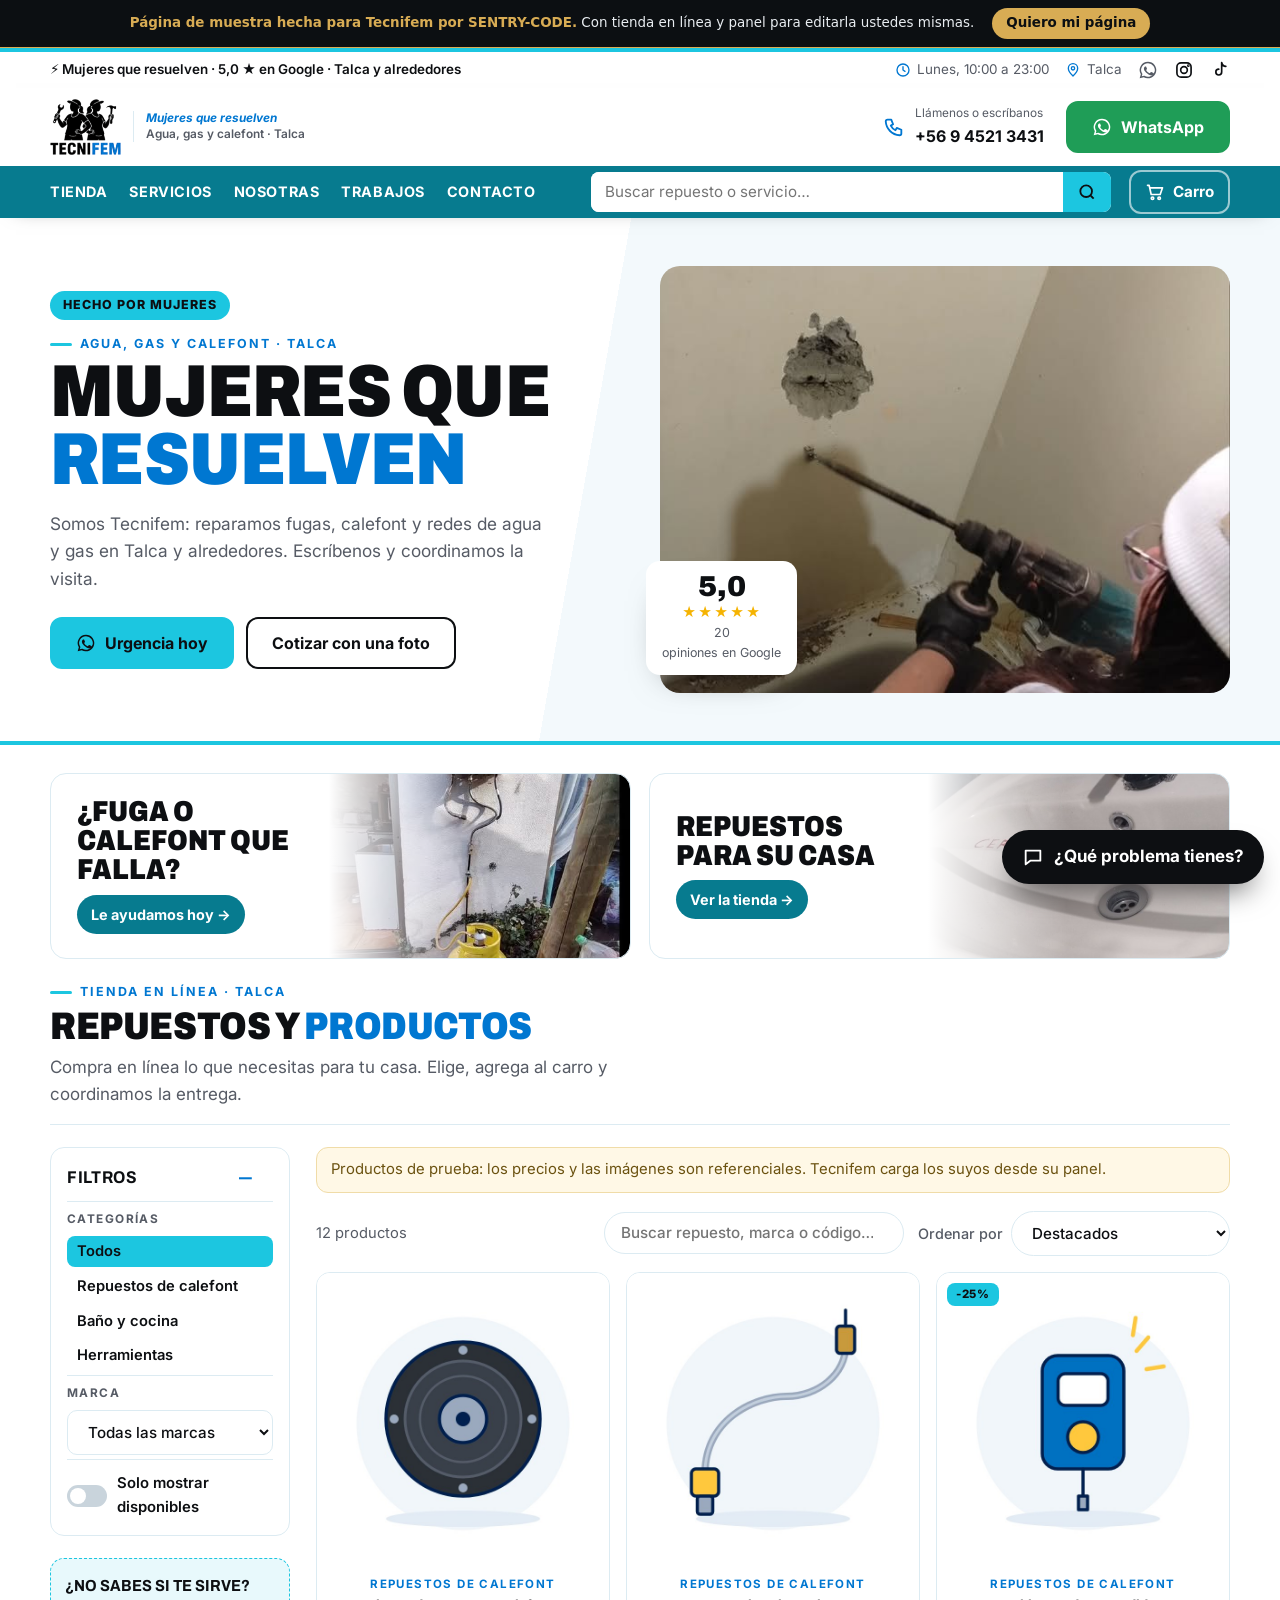
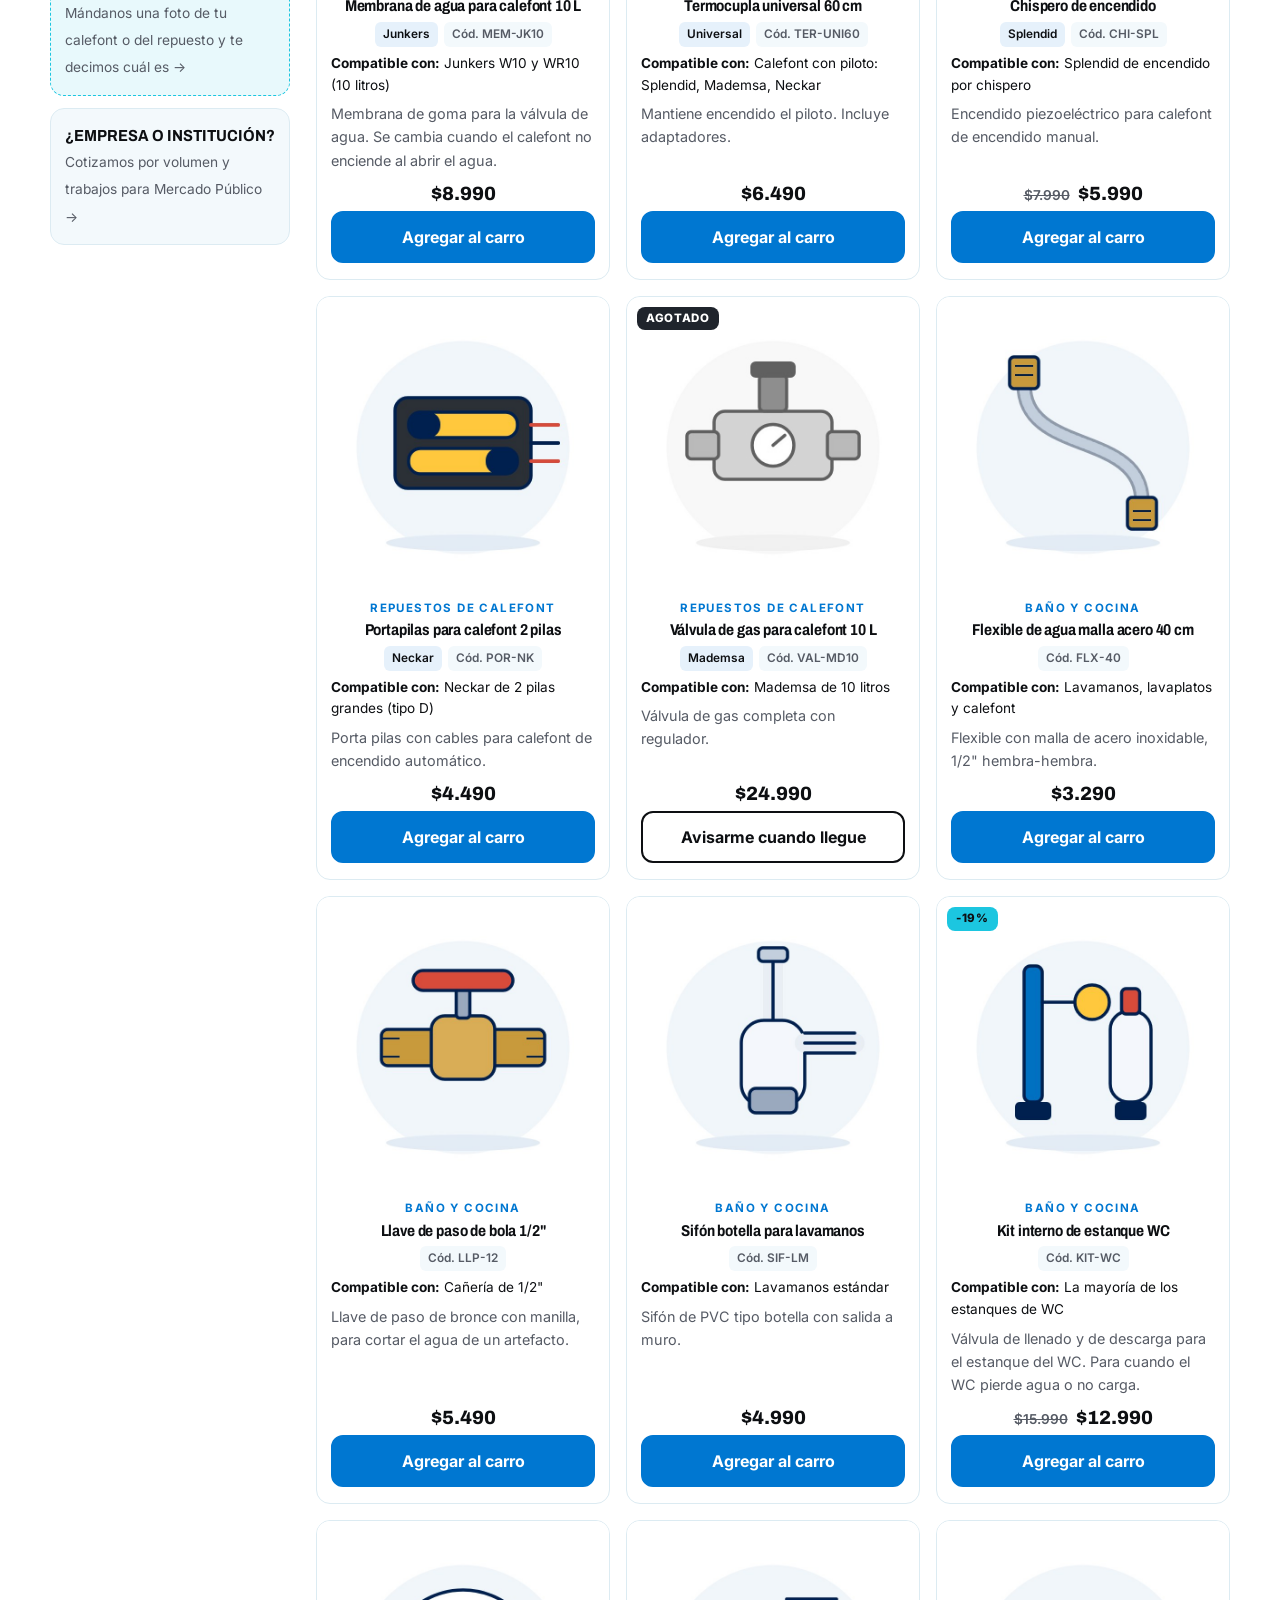
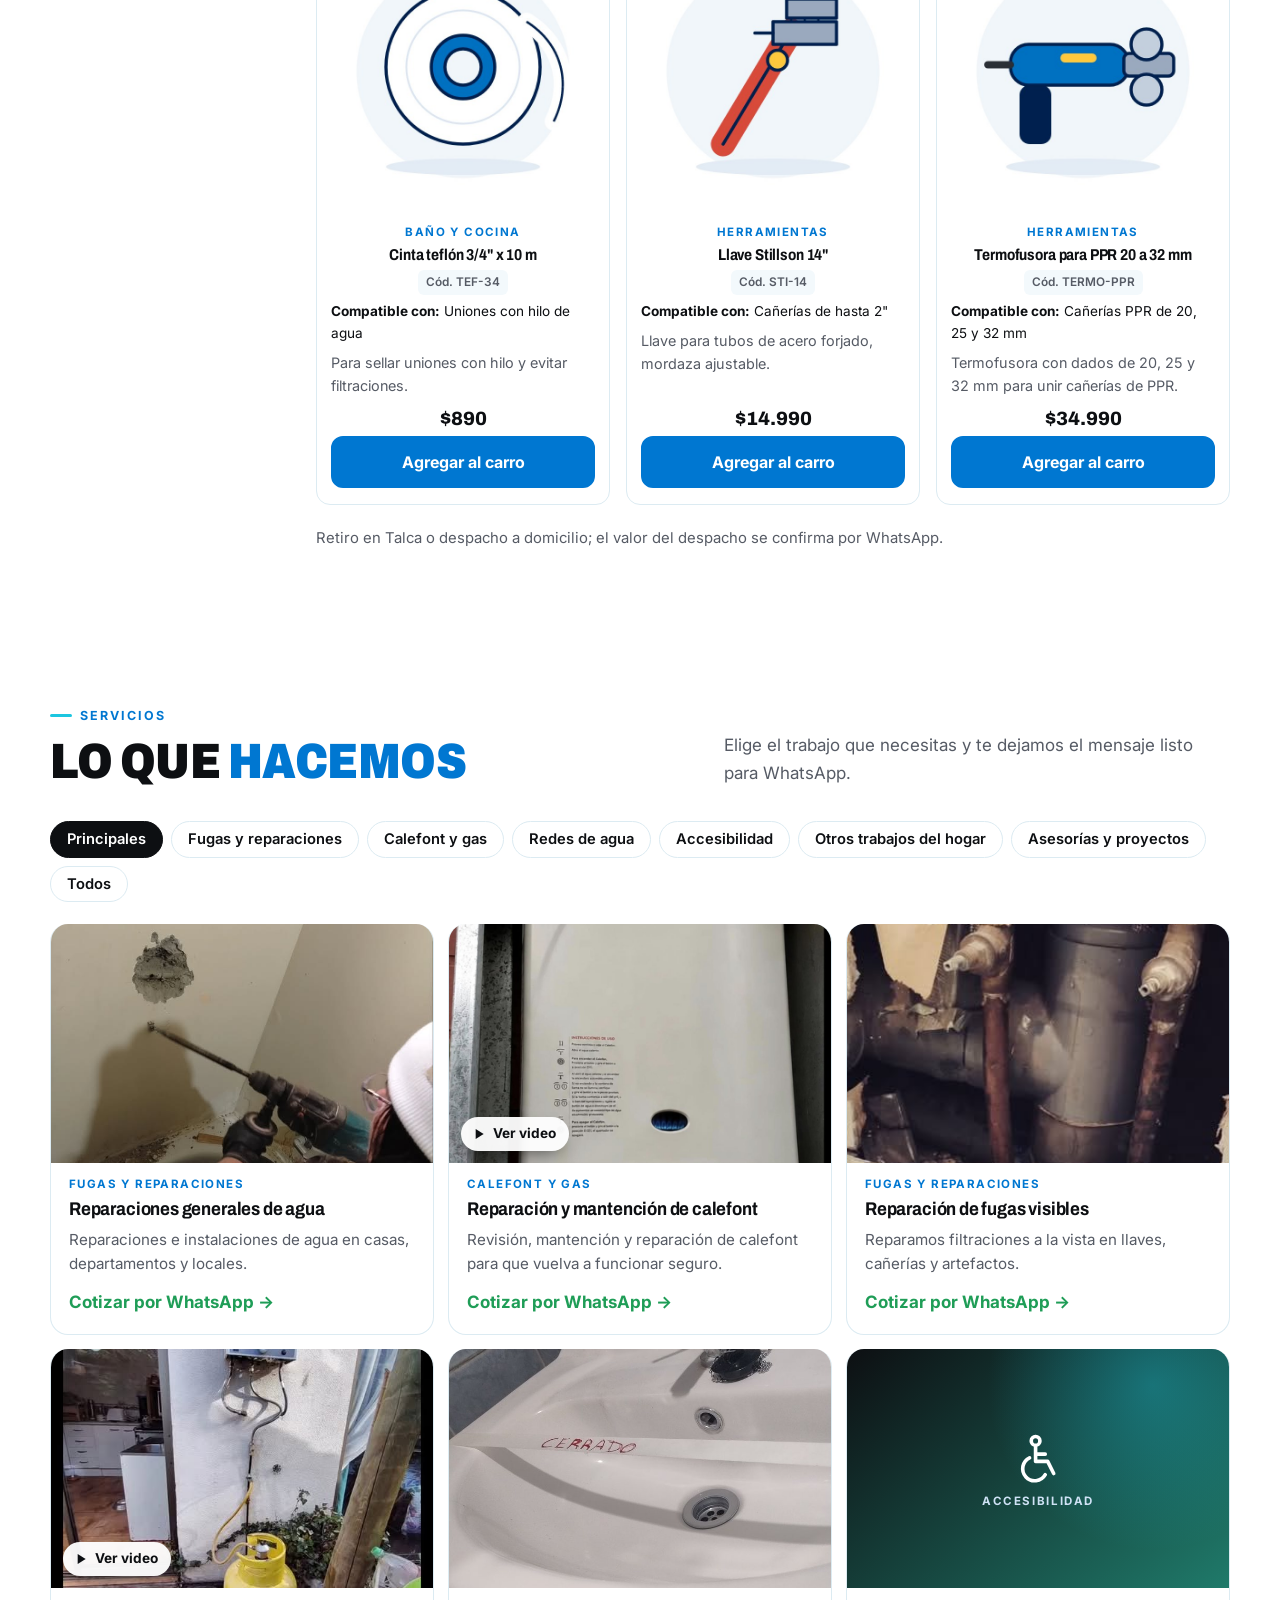
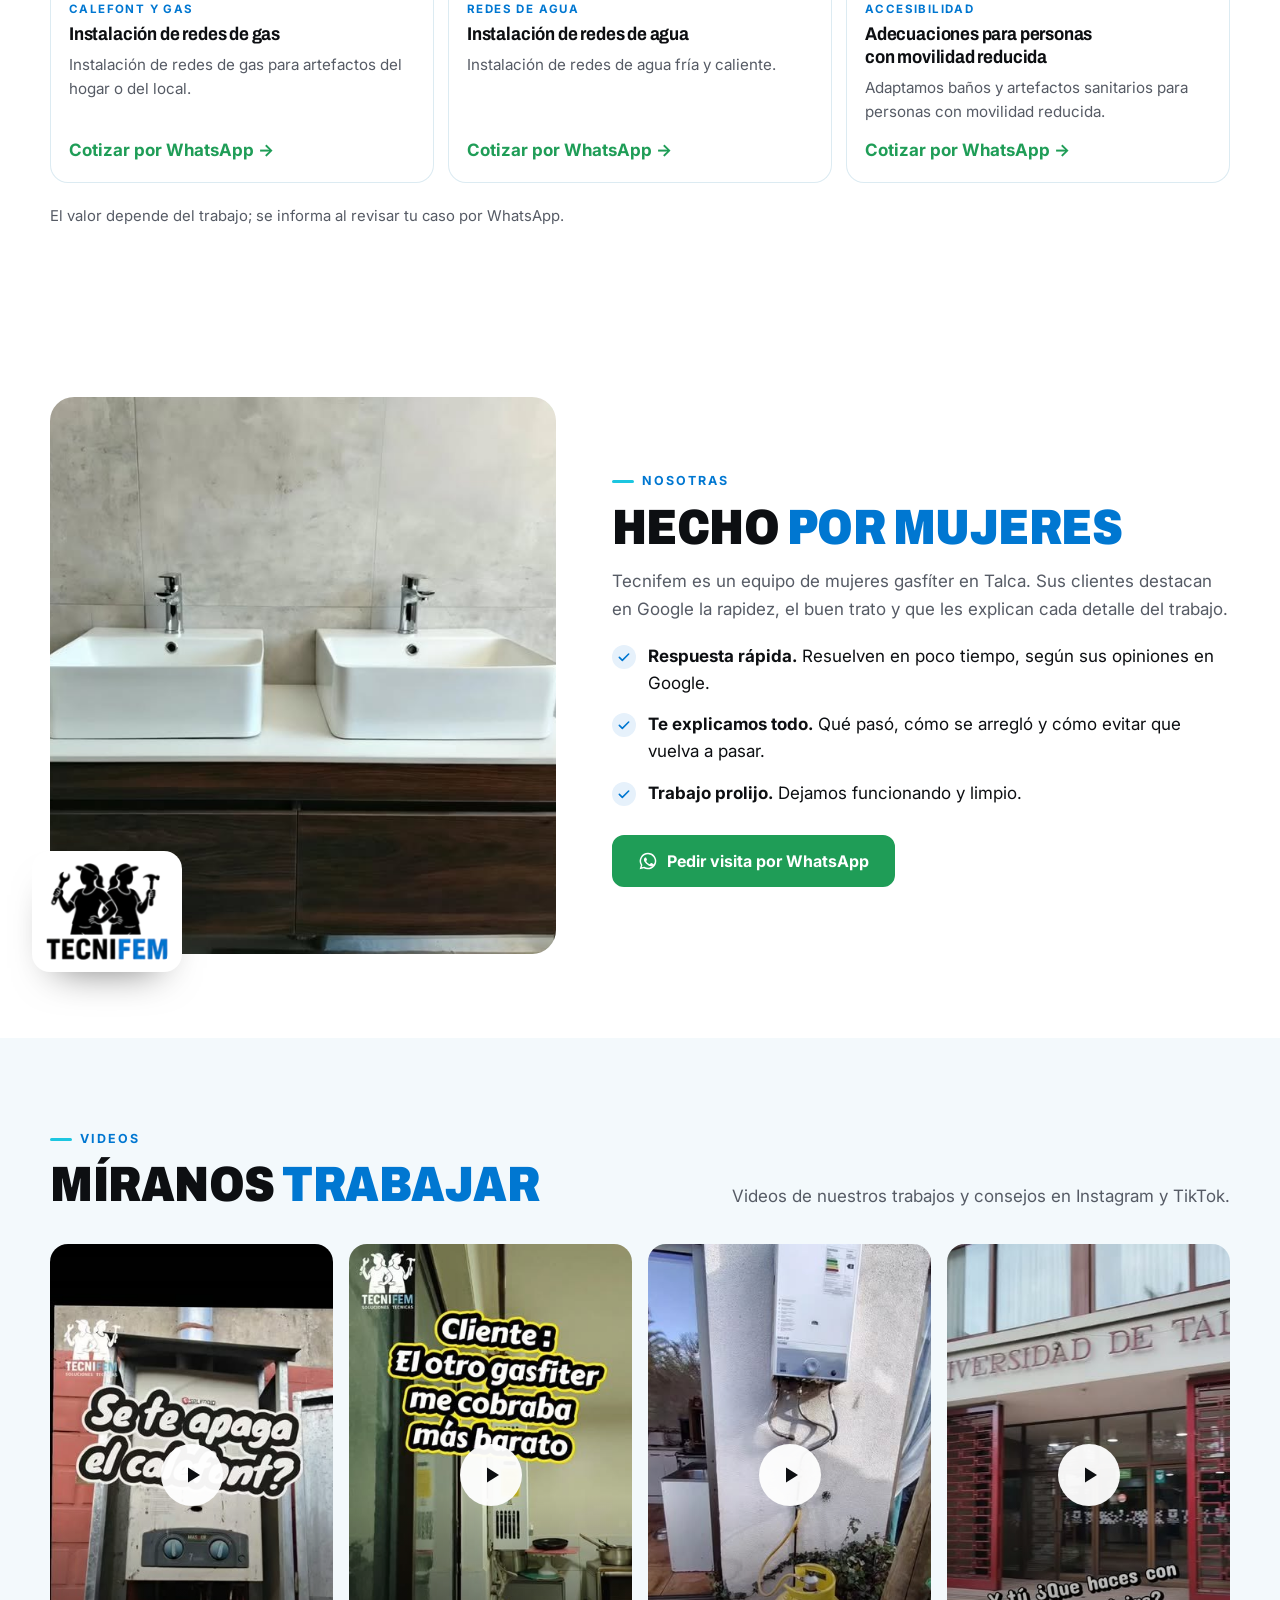
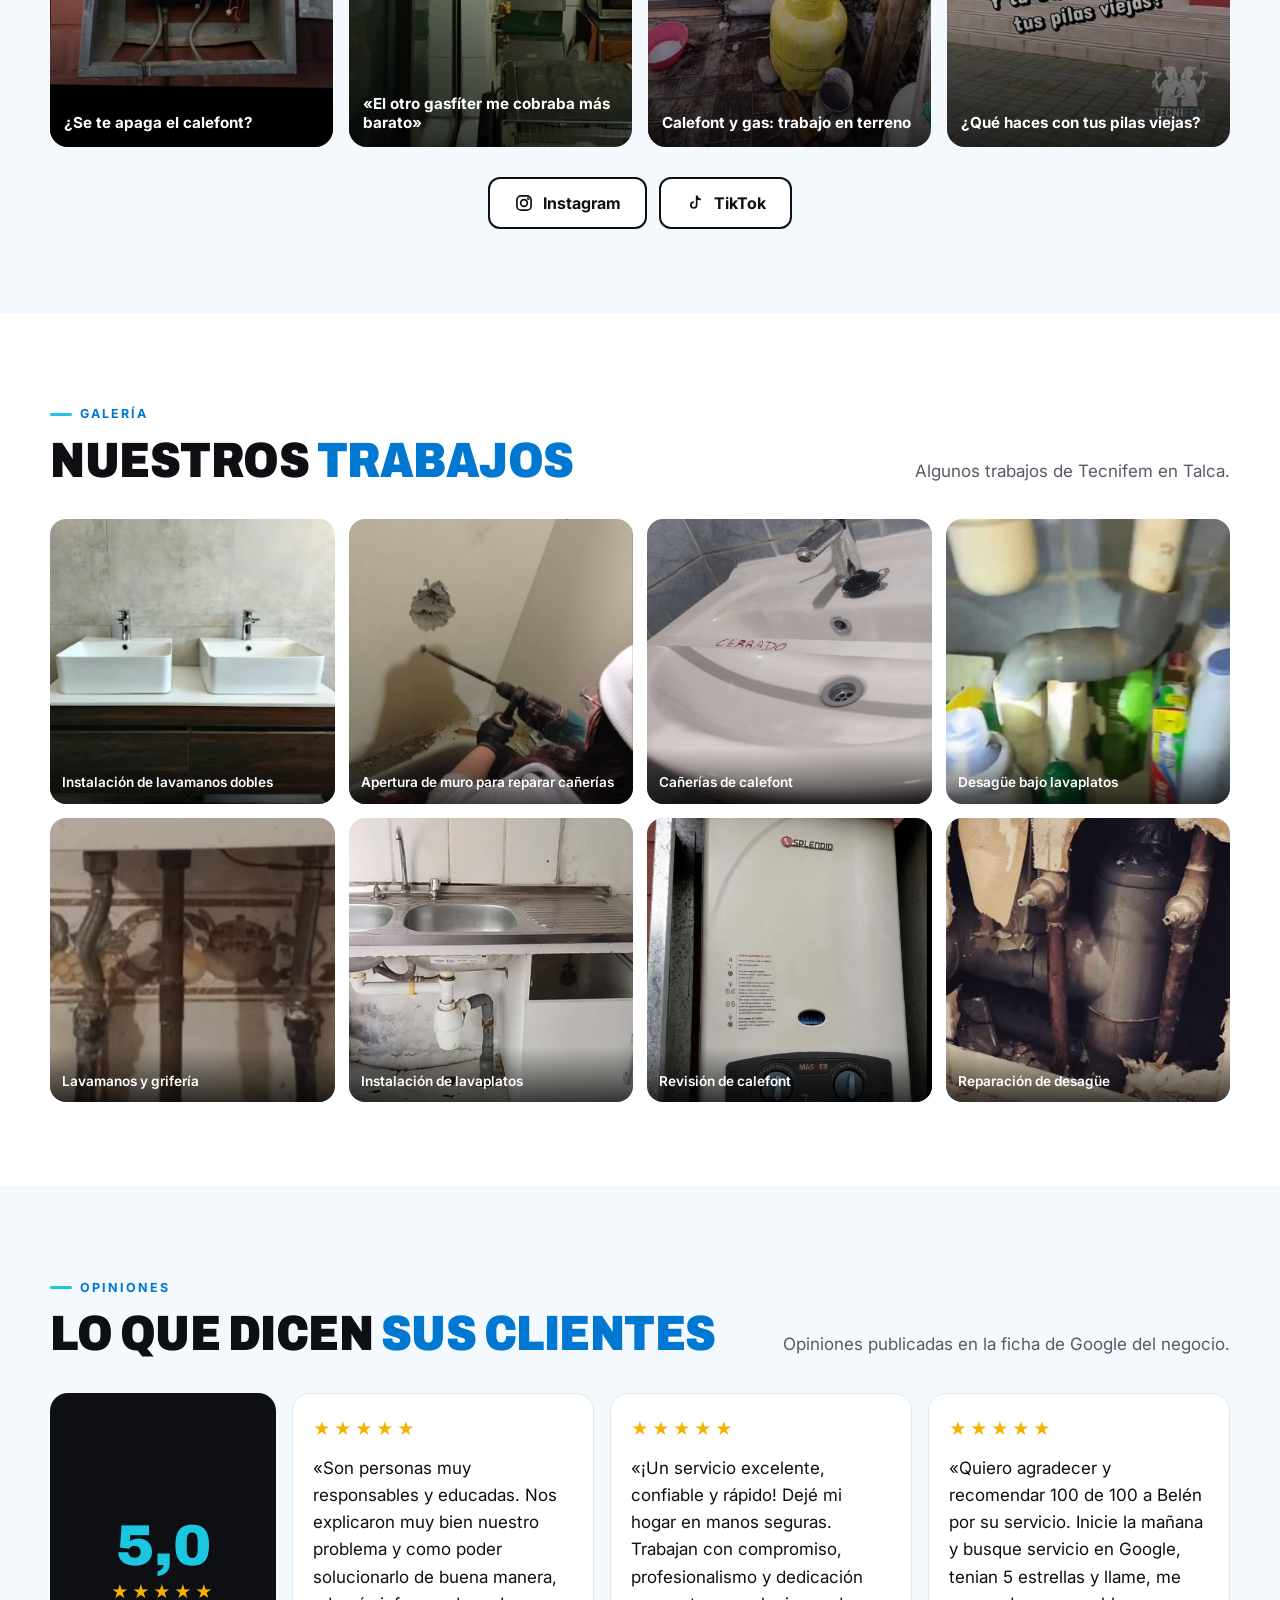
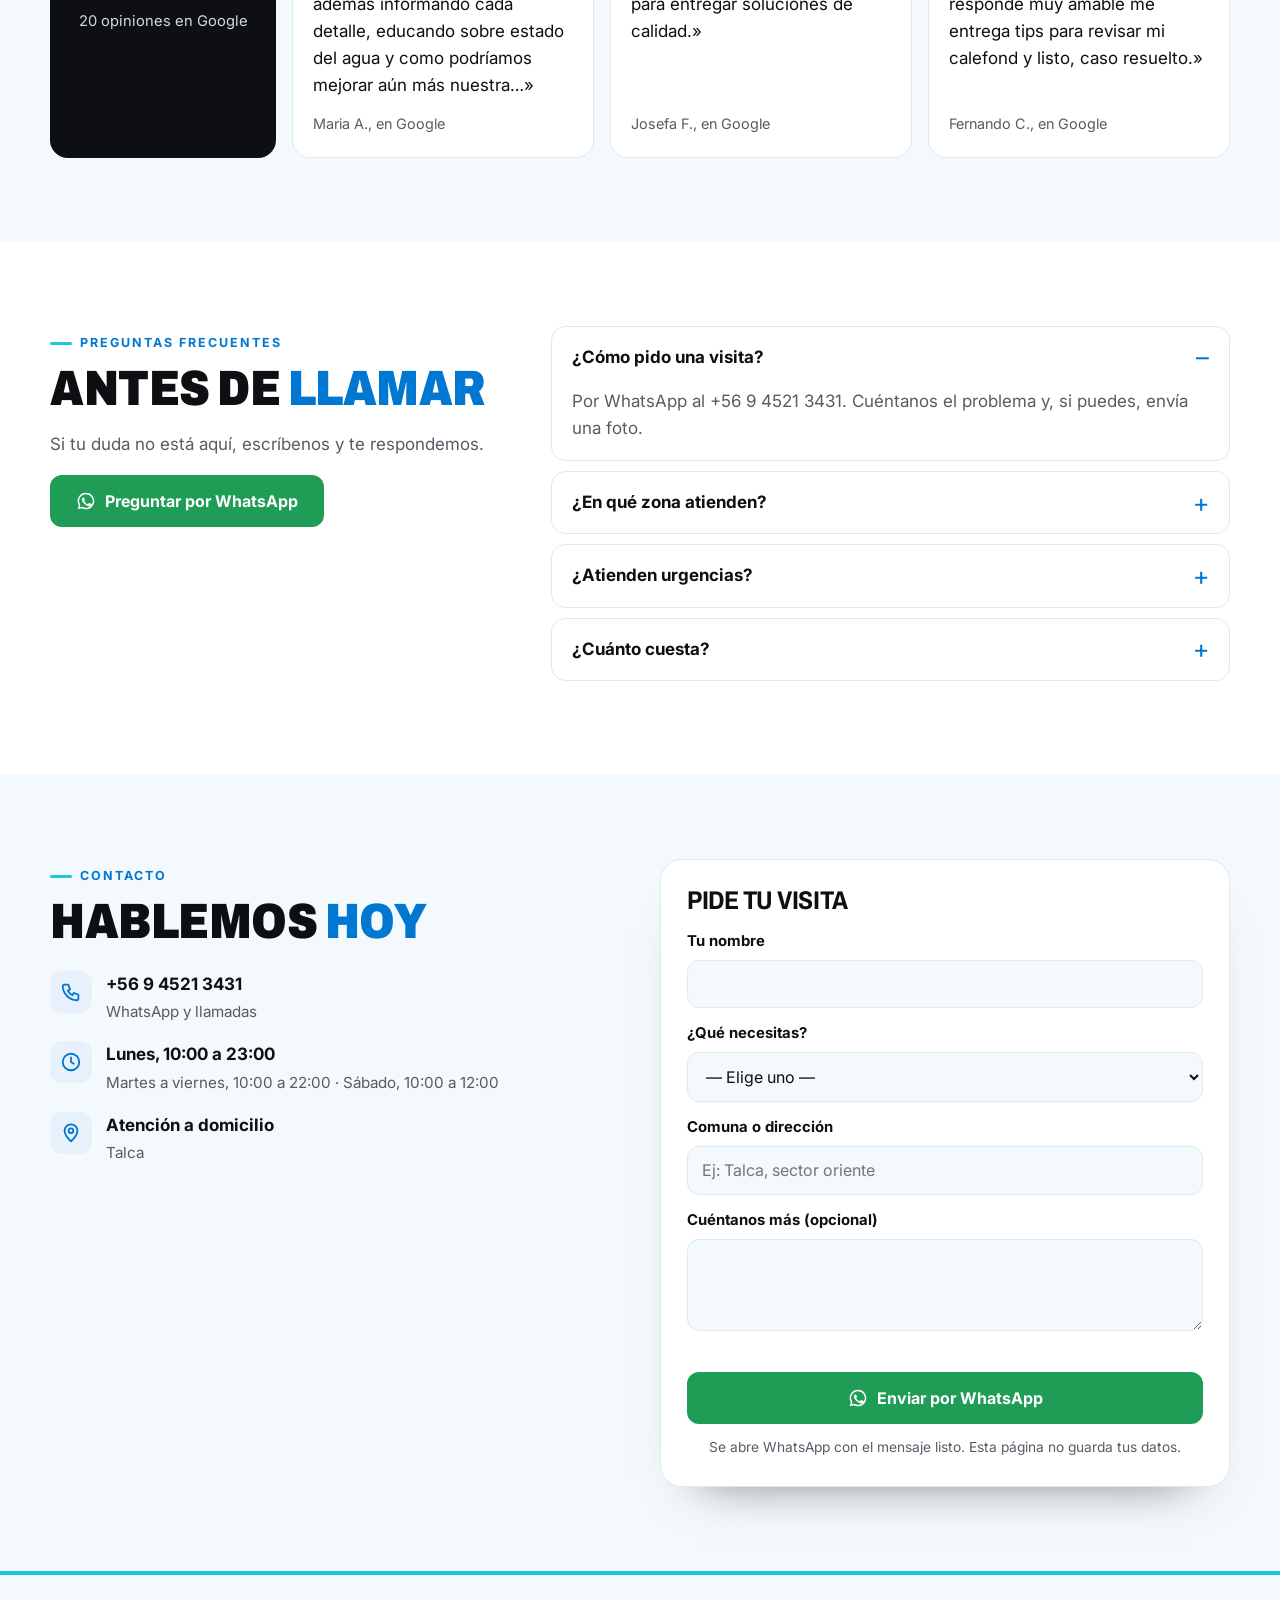
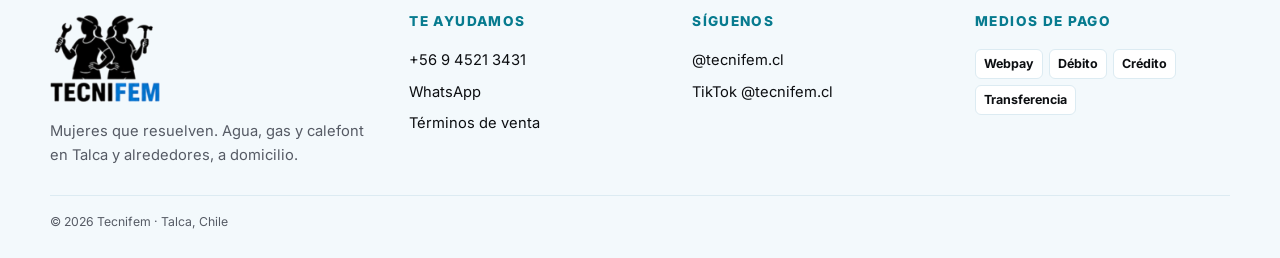
==== commit 92d977a5: "Rediseño estilo tienda (referencia Ancar): fondo blanco, barra calipso con buscador y carro, tienda " ====
--- a/index.html
+++ b/index.html
@@ -3,7 +3,7 @@
 <head>
 <meta charset="utf-8">
 <meta name="viewport" content="width=device-width, initial-scale=1">
-<title>Tecnifem · Gasfitería y calefont en Talca · Mujeres que resuelven</title>
+<title>Tecnifem · Agua, gas y calefont en Talca · Mujeres que resuelven</title>
 <meta name="description" content="Tecnifem: gasfitería, calefont y redes de agua y gas en Talca y alrededores. Mujeres que resuelven. 5,0 en Google. Tienda de repuestos en línea.">
 <meta name="robots" content="noindex">
 <meta property="og:title" content="Tecnifem · Mujeres que resuelven">
@@ -16,14 +16,14 @@
 <link rel="icon" href="assets/icono-tecnifem.png">
 <link rel="preconnect" href="https://fonts.googleapis.com"><link rel="preconnect" href="https://fonts.gstatic.com" crossorigin>
 <link href="https://fonts.googleapis.com/css2?family=Archivo:wdth,wght@75..100,600..900&family=Inter:wght@400;500;600;700&display=swap" rel="stylesheet">
-<link rel="stylesheet" href="tienda.css?v=7">
+<link rel="stylesheet" href="tienda.css?v=8">
 <link rel="stylesheet" href="asistente.css">
 <style>
 :root{
   --navy:#0d0f12;--navy-2:#1b1f26;--azul:#0077d1;--azul-claro:#e6f1fb;--rayo:#1cc6e0;--tinta:#0d0f12;--suave:#565b65;--linea:#dcebf2;--fondo:#f3f9fc;--blanco:#fff;--wa:#1f9d57;
   --osc:var(--navy);--pri:var(--azul);--acento:var(--rayo);
   --display:"Archivo","Arial Narrow","Arial Black",sans-serif;--font:"Inter",system-ui,-apple-system,"Segoe UI",sans-serif;
-  --radio:18px;--asis-tone:#0077d1;
+  --radio:18px;--asis-tone:#0077d1;--cal-osc:#077b8f;
 }
 *{box-sizing:border-box}html{scroll-behavior:smooth;scroll-padding-top:84px}
 body{margin:0;font:400 17px/1.6 var(--font);color:var(--tinta);background:var(--blanco);-webkit-font-smoothing:antialiased}
@@ -53,37 +53,51 @@
 .muestra{background:#0c0f12;color:#e9edf1;font:500 .84rem/1.4 system-ui,-apple-system,"Segoe UI",sans-serif;border-bottom:1px solid #d8ac54}
 .muestra div{width:min(1220px,100% - 28px);margin:0 auto;display:flex;flex-wrap:wrap;align-items:center;justify-content:center;gap:8px 18px;padding:8px 0;text-align:center}
 .muestra b{color:#d8ac54}.muestra a{background:#d8ac54;color:#0c0f12;font-weight:700;text-decoration:none;border-radius:999px;padding:6px 14px;white-space:nowrap}
-.franja{background:var(--navy);color:#e2e8ed;font-size:.88rem}
-.franja .wrap{display:flex;flex-wrap:wrap;gap:6px 26px;justify-content:space-between;align-items:center;min-height:40px;padding:6px 0}
-.franja .aviso-txt::before{content:var(--aviso-txt,"⚡ Mujeres que resuelven · 5,0 ★ en Google · Talca y alrededores");font-weight:700;color:#fff}
-.franja .datos-f{display:flex;flex-wrap:wrap;gap:6px 22px}
-.franja span,.franja a{display:inline-flex;align-items:center;gap:7px;text-decoration:none}
-.franja svg{width:16px;height:16px;stroke:var(--rayo);fill:none;stroke-width:2;stroke-linecap:round;stroke-linejoin:round}
-header{position:sticky;top:0;z-index:30;background:rgba(255,255,255,.97);backdrop-filter:blur(8px);border-bottom:1px solid var(--linea)}
-.nav{display:flex;align-items:center;gap:22px;min-height:76px}
+/* Estructura tipo tienda (referencia: Ancar): franja fina, logo, barra de menú con buscador y carro */
+.topbar{border-top:4px solid var(--rayo);font-size:.84rem;color:var(--suave)}
+.topbar .wrap{display:flex;flex-wrap:wrap;gap:4px 24px;justify-content:space-between;align-items:center;min-height:36px}
+.topbar .aviso-txt::before{content:var(--aviso-txt,"Mujeres que resuelven · 5,0 ★ en Google · Talca y alrededores");font-weight:600;color:var(--navy)}
+.tb-der{display:flex;align-items:center;gap:16px}
+.tb-der span,.tb-der a{display:inline-flex;align-items:center;gap:6px;text-decoration:none}
+.tb-der svg{width:16px;height:16px;stroke:var(--azul);fill:none;stroke-width:2;stroke-linecap:round;stroke-linejoin:round}
+.tb-der .red svg{width:20px;height:20px;stroke:var(--navy)}.tb-der .red.wa svg{fill:var(--wa);stroke:none}
+header{position:sticky;top:0;z-index:30;background:#fff;box-shadow:0 6px 18px -16px rgba(0,0,0,.5)}
+.nav{display:flex;align-items:center;gap:22px;min-height:78px}
 .marca{display:flex;align-items:center;gap:12px;text-decoration:none;margin-right:auto;min-width:0}
-.marca img{height:54px;width:auto}
+.marca img{height:56px;width:auto}
 .marca small{display:block;font:600 .74rem/1.3 var(--font);color:var(--suave);border-left:1px solid var(--linea);padding-left:12px}
 .marca small b{display:block;color:var(--azul);font-style:italic;font-weight:700}
-.menu{display:flex;gap:24px}.menu a{text-decoration:none;font-weight:600;color:var(--navy);font-size:.96rem}.menu a:hover{color:var(--azul)}
-.portada{background:var(--navy);color:#fff;position:relative;overflow:hidden}
-.portada::before{content:"";position:absolute;inset:0;background:radial-gradient(60% 80% at 85% 20%,rgba(0,119,209,.42),transparent 70%),radial-gradient(40% 50% at 0% 100%,rgba(28,198,224,.20),transparent 70%)}
-.portada .wrap{position:relative;display:grid;grid-template-columns:1.05fr .95fr;gap:48px;align-items:center;padding:72px 0 64px}
-.lema{display:inline-flex;align-items:center;gap:8px;background:var(--rayo);color:var(--navy);font:800 .82rem/1 var(--font);letter-spacing:.08em;text-transform:uppercase;padding:9px 14px;border-radius:999px}
-.portada .ojo{display:flex;color:#8ec4f2;margin:20px 0 10px}.portada .ojo::before{background:#8ec4f2}
-.portada h1{font-size:clamp(2.8rem,8vw,5.6rem);font-weight:900;text-transform:uppercase;line-height:.92}
-.portada h1 em{color:var(--rayo)}
-.portada p{max-width:50ch;font-size:1.12rem;margin:20px 0 28px;color:#e3e8ec}
+.nav-tel{display:flex;align-items:center;gap:10px;text-decoration:none;color:var(--navy)}
+.nav-tel svg{width:22px;height:22px;stroke:var(--azul);fill:none;stroke-width:2;stroke-linecap:round;stroke-linejoin:round}
+.nav-tel small{display:block;font-size:.74rem;color:var(--suave)}.nav-tel b{font-size:1rem}
+.barra{background:var(--cal-osc);color:#fff}
+.barra-in{display:flex;align-items:center;gap:18px;min-height:52px}
+.menu{display:flex;gap:22px}.menu a{text-decoration:none;font-weight:700;color:#fff;font-size:.9rem;text-transform:uppercase;letter-spacing:.04em}.menu a:hover{text-decoration:underline;text-underline-offset:5px}
+.buscador{flex:1;display:flex;max-width:520px;margin-left:auto;background:#fff;border-radius:8px;overflow:hidden;border:0;padding:0;box-shadow:none}
+.buscador input{margin:0;border:0;border-radius:0;background:#fff;padding:10px 14px;font-size:.95rem}
+.buscador button{flex:none;width:48px;border:0;background:var(--rayo);color:var(--navy);cursor:pointer;display:grid;place-items:center}
+.buscador button svg{width:20px;height:20px;stroke:currentColor;fill:none;stroke-width:2.2}
+.barra .carro-btn{background:transparent;border-color:rgba(255,255,255,.6);color:#fff}
+.portada{background:linear-gradient(100deg,#fff 0%,#fff 46%,var(--fondo) 46%);border-bottom:4px solid var(--rayo)}
+.portada .wrap{display:grid;grid-template-columns:1fr 1fr;gap:40px;align-items:center;padding:48px 0}
+.lema{display:inline-flex;align-items:center;gap:8px;background:var(--rayo);color:var(--navy);font:800 .78rem/1 var(--font);letter-spacing:.08em;text-transform:uppercase;padding:8px 13px;border-radius:999px}
+.portada .ojo{display:flex;margin:18px 0 8px}
+.portada h1{font-size:clamp(2.6rem,6.4vw,4.6rem);font-weight:900;text-transform:uppercase;line-height:.92;color:var(--navy)}
+.portada h1 em{color:var(--azul)}
+.portada p{max-width:46ch;font-size:1.08rem;margin:16px 0 24px;color:var(--suave)}
 .botones{display:flex;flex-wrap:wrap;gap:12px}
-.portada .btn{border-color:#fff}.portada .btn-wa{border-color:var(--wa)}
-.collage{position:relative;min-height:440px}
-.collage .f1{position:absolute;right:0;top:0;width:78%;aspect-ratio:1;object-fit:cover;border-radius:24px;box-shadow:0 40px 70px -40px #000}
-.collage .f2{position:absolute;left:0;bottom:0;width:46%;aspect-ratio:3/4;object-fit:cover;border-radius:20px;border:6px solid var(--navy);box-shadow:0 30px 50px -30px #000}
-.collage .sello-g{position:absolute;right:6%;bottom:6%;background:#fff;color:var(--navy);border-radius:16px;padding:14px 18px;box-shadow:0 20px 40px -20px #000;text-align:center}
-.sello-g b{display:block;font:900 2rem/1 var(--display)}.sello-g .est{color:#f5b301;letter-spacing:2px;font-size:.9rem}.sello-g span{display:block;font-size:.8rem;color:var(--suave)}
-.cifras{position:relative;display:grid;grid-template-columns:repeat(4,1fr);border-top:1px solid rgba(255,255,255,.14)}
-.cifras div{padding:20px 18px;border-right:1px solid rgba(255,255,255,.14)}.cifras div:last-child{border-right:0}
-.cifras b{display:block;font:900 1.6rem/1 var(--display);color:#fff}.cifras span{font-size:.86rem;color:#b4bec7}
+.collage{position:relative}
+.collage .f1{width:100%;aspect-ratio:4/3;object-fit:cover;border-radius:20px}
+.collage .f2{display:none}
+.collage .sello-g{position:absolute;left:-14px;bottom:18px;background:#fff;color:var(--navy);border-radius:14px;padding:12px 16px;box-shadow:0 18px 36px -22px rgba(0,0,0,.6);text-align:center}
+.sello-g b{display:block;font:900 1.8rem/1 var(--display)}.sello-g .est{color:#f5b301;letter-spacing:2px;font-size:.85rem}.sello-g span{display:block;font-size:.78rem;color:var(--suave)}
+.promos{padding:28px 0 8px}
+.promos-in{display:grid;grid-template-columns:1fr 1fr;gap:18px}
+.promo{position:relative;display:flex;flex-direction:column;justify-content:center;gap:10px;min-height:170px;padding:24px 26px;border-radius:16px;overflow:hidden;text-decoration:none;color:var(--navy);background:linear-gradient(90deg,#fff 0%,#fff 48%,rgba(255,255,255,0) 72%),var(--img) right center/58% auto no-repeat,var(--fondo);border:1px solid var(--linea)}
+.promo b{font:900 clamp(1.3rem,2.6vw,1.8rem)/1 var(--display);font-stretch:85%;text-transform:uppercase;max-width:13ch}
+.promo span{align-self:flex-start;background:var(--cal-osc);color:#fff;font-weight:700;font-size:.9rem;padding:8px 14px;border-radius:999px}
+.promo:hover span{background:var(--navy)}
+.pagos-f{display:flex;flex-wrap:wrap;gap:6px}.pagos-f span{border:1px solid var(--linea);border-radius:6px;padding:4px 8px;font-size:.78rem;font-weight:700;color:var(--navy);background:#fff}
 .nosotros{display:grid;grid-template-columns:.9fr 1.1fr;gap:56px;align-items:center}
 .nosotros .foto{position:relative}
 .nosotros .foto img#n-foto{border-radius:24px;width:100%;aspect-ratio:4/4.4;object-fit:cover}
@@ -96,7 +110,7 @@
 .pasos li{counter-increment:p;background:#fff;border:1px solid var(--linea);border-radius:var(--radio);padding:26px 22px}
 .pasos li::before{content:"0" counter(p);display:block;font:900 2.4rem/1 var(--display);color:var(--azul);margin-bottom:12px}
 .pasos h3{font-size:1.25rem;color:var(--navy);margin-bottom:6px;text-transform:uppercase}.pasos p{margin:0;color:var(--suave);font-size:.97rem}
-.videos-s{background:var(--navy);color:#fff}.videos-s h2{color:#fff}.videos-s h2 em{color:var(--rayo)}.videos-s .cab p{color:#c9d1d8}.videos-s .ojo{color:#8ec4f2}
+.videos-s{background:var(--fondo)}
 .videos{display:grid;grid-template-columns:repeat(4,1fr);gap:16px}
 .vid{position:relative;border-radius:18px;overflow:hidden;aspect-ratio:9/16;background:#000;cursor:pointer;border:0;padding:0;color:#fff;text-align:left;font:inherit;width:100%}
 .vid img{width:100%;height:100%;object-fit:cover;transition:transform .4s ease}.vid:hover img{transform:scale(1.04)}
@@ -107,7 +121,7 @@
 .vid.on{cursor:default}.vid.on .play,.vid.on .t,.vid.on::after{display:none}
 .vid iframe{position:absolute;inset:0;width:100%;height:100%;border:0;background:#fff;z-index:3}
 .siguenos{display:flex;flex-wrap:wrap;gap:12px;justify-content:center;margin-top:30px}
-.siguenos .btn{border-color:#fff;background:transparent;color:#fff}.siguenos .btn svg{stroke:currentColor;fill:none;stroke-width:2}
+.siguenos .btn svg{stroke:currentColor;fill:none;stroke-width:2}
 .trabajos{display:grid;grid-template-columns:repeat(4,1fr);gap:14px}
 .trabajos figure{margin:0;position:relative;border-radius:16px;overflow:hidden;aspect-ratio:1}
 .trabajos img{width:100%;height:100%;object-fit:cover;transition:transform .4s ease}.trabajos figure:hover img{transform:scale(1.04)}
@@ -146,12 +160,14 @@
 .cierre h2{color:var(--navy)}.cierre h2 em{color:var(--navy);text-decoration:underline;text-decoration-thickness:4px;text-underline-offset:6px}
 .cierre p{margin:8px 0 0;max-width:46ch}
 .cierre .tel{display:block;font:900 clamp(1.6rem,5vw,2.4rem)/1 var(--display);text-decoration:none;margin-bottom:12px;text-align:right}
-footer{background:var(--navy);color:#c3ccd4;font-size:.92rem;padding:34px 0 26px}
-footer .wrap{display:grid;grid-template-columns:auto 1fr auto;gap:24px;align-items:center}
-footer .logo-f{background:#fff;border-radius:14px;padding:8px 10px;width:120px}
-footer a{text-decoration:none;color:#fff}
-footer .redes{display:flex;flex-wrap:wrap;gap:8px 18px}
-footer small{grid-column:1/-1;border-top:1px solid rgba(255,255,255,.12);padding-top:16px;color:#98a3ad}
+footer{background:var(--fondo);border-top:4px solid var(--rayo);color:var(--suave);font-size:.92rem;padding:40px 0 26px}
+footer .wrap{display:grid;grid-template-columns:1.3fr 1fr 1fr 1fr;gap:28px;align-items:start}
+footer h4{margin:0 0 12px;font:800 .85rem/1 var(--font);letter-spacing:.1em;text-transform:uppercase;color:var(--cal-osc)}
+footer .col{display:grid;gap:8px}
+footer .logo-f{width:110px;margin-bottom:10px}
+footer a{text-decoration:none;color:var(--navy)}footer a:hover{color:var(--azul)}
+footer p{margin:0}
+footer small{grid-column:1/-1;border-top:1px solid var(--linea);padding-top:16px;color:var(--suave)}
 .wa-flot{position:fixed;left:18px;bottom:18px;z-index:40;width:60px;height:60px;border-radius:50%;background:var(--wa);color:#fff;display:grid;place-items:center;box-shadow:0 14px 26px -12px rgba(0,0,0,.6)}
 .wa-flot svg{width:32px;height:32px}
 .fab{position:fixed;right:16px;bottom:16px;z-index:60;display:inline-flex;align-items:center;gap:10px;min-height:54px;padding:0 20px;border-radius:999px;background:var(--navy);color:#fff;text-decoration:none;font-weight:700;box-shadow:0 16px 30px -12px rgba(0,0,0,.65)}
@@ -160,15 +176,14 @@
 .aparece{opacity:0;transform:translateY(18px);transition:opacity .6s ease,transform .6s ease}.aparece.visto{opacity:1;transform:none}
 @media (prefers-reduced-motion:reduce){.aparece{opacity:1;transform:none;transition:none}html{scroll-behavior:auto}.vid img{transition:none}}
 @media (max-width:980px){
-  .menu{display:none}.portada .wrap{grid-template-columns:1fr;padding:52px 0 40px}.collage{min-height:380px;max-width:520px;width:100%}
-  .cifras{grid-template-columns:repeat(2,1fr)}.cifras div:nth-child(2){border-right:0}.cifras div:nth-child(-n+2){border-bottom:1px solid rgba(255,255,255,.14)}
+  .menu{display:none}.nav-tel{display:none}.buscador{max-width:none}.portada{background:#fff}.portada .wrap{grid-template-columns:1fr;padding:32px 0}.collage{max-width:560px;width:100%}.collage .sello-g{left:12px}
+  .promos-in{grid-template-columns:1fr}footer .wrap{grid-template-columns:1fr 1fr}
   .nosotros,.preguntas,.contacto{grid-template-columns:1fr}.trabajos{grid-template-columns:repeat(2,1fr)}.resenas{grid-template-columns:1fr}.pasos{grid-template-columns:1fr}
   .videos{grid-template-columns:none;grid-auto-flow:column;grid-auto-columns:minmax(220px,64%);overflow-x:auto;scroll-snap-type:x mandatory;padding-bottom:8px}.vid{scroll-snap-align:center}
-  footer .wrap{grid-template-columns:1fr}.cierre .tel{text-align:left}
 }
 @media (max-width:640px){
-  section{padding:58px 0}.franja .datos-f{display:none}.nav .btn{display:none}.marca small{display:none}.marca img{height:46px}
-  .collage{min-height:330px}.botones .btn{flex:1 1 100%}.nosotros .logo-c{left:10px;width:120px}
+  section{padding:54px 0}.tb-der{display:none}.nav{min-height:64px}.nav .btn{display:none}.marca small{display:none}.marca img{height:46px}
+  .barra-in{gap:10px;min-height:56px}.botones .btn{flex:1 1 100%}.nosotros .logo-c{left:10px;width:120px}.promo{min-height:140px;padding:18px}footer .wrap{grid-template-columns:1fr}
   .wa-flot{display:none}.fab{bottom:calc(68px + env(safe-area-inset-bottom,0px))!important;min-height:50px;padding:0 16px;font-size:.93rem}.asis{bottom:calc(128px + env(safe-area-inset-bottom,0px))!important;max-height:calc(100dvh - 150px)!important}
   .barra-movil{display:grid;grid-template-columns:1fr 1fr;position:fixed;left:0;right:0;bottom:0;z-index:40;box-shadow:0 -8px 20px -12px rgba(0,0,0,.5)}
   .barra-movil a{display:flex;align-items:center;justify-content:center;gap:8px;min-height:56px;font-weight:800;text-decoration:none;color:#fff}
@@ -197,60 +212,55 @@
 <symbol id="i-caja" viewBox="0 0 24 24"><path d="M3.500 8 12 4l8.500 4v8.500L12 20.500l-8.500-4V8Z"/><path d="M3.500 8 12 12l8.500-4M12 12v8.500"/></symbol>
 </svg>
 
-<div class="franja"><div class="wrap">
+<div class="topbar"><div class="wrap">
   <span class="aviso-txt"></span>
-  <div class="datos-f">
-    <a href="https://wa.me/56945213431?text=Hola%2C%20somos%20una%20empresa%20o%20instituci%C3%B3n%20y%20queremos%20cotizar" target="_blank" rel="noopener"><b style="color:var(--rayo)">¿Eres empresa? Cotiza aquí</b></a>
-    <a href="tel:+56945213431"><svg aria-hidden="true"><use href="#tel"/></svg>+56 9 4521 3431</a>
+  <div class="tb-der">
     <span><svg aria-hidden="true"><use href="#reloj"/></svg><span id="c-hor-franja">Lunes, 10:00 a 23:00</span></span>
     <span><svg aria-hidden="true"><use href="#pin"/></svg><span id="c-zona-franja">Talca</span></span>
+    <a class="red wa" href="https://wa.me/56945213431" target="_blank" rel="noopener" aria-label="WhatsApp"><svg aria-hidden="true"><use href="#wa"/></svg></a>
+    <a class="red" href="https://www.instagram.com/tecnifem.cl/" target="_blank" rel="noopener" aria-label="Instagram"><svg aria-hidden="true"><use href="#ig"/></svg></a>
+    <a class="red" href="https://www.tiktok.com/@tecnifem.cl" target="_blank" rel="noopener" aria-label="TikTok"><svg aria-hidden="true"><use href="#tk"/></svg></a>
   </div>
 </div></div>
 
-<header><div class="wrap nav">
-  <a class="marca" href="#inicio" aria-label="Tecnifem, inicio"><img src="assets/logo-tecnifem.png" alt="Tecnifem" width="69" height="54"><small><b>Mujeres que resuelven</b>Gasfitería · Talca</small></a>
-  <nav class="menu" aria-label="Secciones"><a href="#servicios">Servicios</a><a href="#tienda" id="m-tienda" hidden>Tienda</a><a href="#nosotros">Nosotras</a><a href="#trabajos">Trabajos</a><a href="#contacto">Contacto</a></nav>
-  <button type="button" class="carro-btn" id="carro-btn" hidden aria-label="Ver carro de compra"><svg viewBox="0 0 24 24" aria-hidden="true"><path d="M3 4h2l2.400 11h10.800L21 7H6.200"/><circle cx="9" cy="19.500" r="1.500"/><circle cx="17" cy="19.500" r="1.500"/></svg>Carro<span id="carro-n" hidden>0</span></button>
-  <a class="btn btn-wa" href="https://wa.me/56945213431?text=Hola%2C%20vi%20su%20p%C3%A1gina%20web%20y%20necesito%20un%20gasf%C3%ADter" target="_blank" rel="noopener"><svg aria-hidden="true"><use href="#wa"/></svg>WhatsApp</a>
-</div></header>
+<header>
+  <div class="wrap nav">
+    <a class="marca" href="#inicio" aria-label="Tecnifem, inicio"><img src="assets/logo-tecnifem.png" alt="Tecnifem" width="72" height="56"><small><b>Mujeres que resuelven</b>Agua, gas y calefont · Talca</small></a>
+    <a class="nav-tel" href="tel:+56945213431"><svg aria-hidden="true"><use href="#tel"/></svg><span><small>Llámenos o escríbanos</small><b>+56 9 4521 3431</b></span></a>
+    <a class="btn btn-wa" href="https://wa.me/56945213431?text=Hola%2C%20vi%20su%20p%C3%A1gina%20web%20y%20necesito%20ayuda" target="_blank" rel="noopener"><svg aria-hidden="true"><use href="#wa"/></svg>WhatsApp</a>
+  </div>
+  <div class="barra"><div class="wrap barra-in">
+    <nav class="menu" aria-label="Secciones"><a href="#tienda" id="m-tienda" hidden>Tienda</a><a href="#servicios">Servicios</a><a href="#nosotros">Nosotras</a><a href="#trabajos">Trabajos</a><a href="#contacto">Contacto</a></nav>
+    <form class="buscador" id="buscador" role="search"><label class="sr" for="q">Buscar en la página</label><input id="q" type="search" placeholder="Buscar repuesto o servicio…" autocomplete="off"><button type="submit" aria-label="Buscar"><svg viewBox="0 0 24 24" aria-hidden="true"><circle cx="11" cy="11" r="7"/><path d="m20 20-3.5-3.5"/></svg></button></form>
+    <button type="button" class="carro-btn" id="carro-btn" hidden aria-label="Ver carro de compra"><svg viewBox="0 0 24 24" aria-hidden="true"><path d="M3 4h2l2.400 11h10.800L21 7H6.200"/><circle cx="9" cy="19.500" r="1.500"/><circle cx="17" cy="19.500" r="1.500"/></svg>Carro<span id="carro-n" hidden>0</span></button>
+  </div></div>
+</header>
 
 <main id="inicio">
 <section class="portada" style="padding:0">
   <div class="wrap">
     <div>
-      <span class="lema">⚡ <span id="c-eslogan">Gasfitería hecha por mujeres</span></span>
-      <span class="ojo" id="c-ojo">Gasfitería y calefont · Talca</span>
+      <span class="lema"><span id="c-eslogan">Hecho por mujeres</span></span>
+      <span class="ojo" id="c-ojo">Agua, gas y calefont · Talca</span>
       <h1 id="c-titulo">Mujeres que <em>resuelven</em></h1>
       <ul class="confianza" id="c-confianza" hidden></ul>
-      <p id="c-bajada">Somos Tecnifem: reparamos fugas, calefont y redes de agua y gas en Talca y alrededores. Escríbenos y coordinamos la visita.</p>
+      <p id="c-bajada">Reparamos fugas, calefont y redes de agua y gas en Talca y alrededores. Escríbanos y coordinamos la visita.</p>
       <div class="botones">
-        <a class="btn btn-rayo" href="https://wa.me/56945213431?text=Hola%2C%20tengo%20una%20urgencia%20de%20gasfiter%C3%ADa%20y%20necesito%20ayuda%20hoy" target="_blank" rel="noopener"><svg aria-hidden="true"><use href="#wa"/></svg>Urgencia hoy</a>
-        <a class="btn btn-borde-b" href="https://wa.me/56945213431?text=Hola%2C%20quiero%20cotizar%20un%20trabajo.%20Les%20env%C3%ADo%20una%20foto%20del%20problema." target="_blank" rel="noopener">Cotizar con una foto</a>
+        <a class="btn btn-rayo" href="https://wa.me/56945213431?text=Hola%2C%20tengo%20una%20urgencia%20y%20necesito%20ayuda%20hoy" target="_blank" rel="noopener"><svg aria-hidden="true"><use href="#wa"/></svg>Urgencia hoy</a>
+        <a class="btn" href="https://wa.me/56945213431?text=Hola%2C%20quiero%20cotizar%20un%20trabajo.%20Les%20env%C3%ADo%20una%20foto%20del%20problema." target="_blank" rel="noopener">Cotizar con una foto</a>
       </div>
     </div>
     <div class="collage">
-      <img class="f1" id="c-foto" src="assets/fotos/trabajo-demolicion.jpg" alt="Gasfíter de Tecnifem trabajando" fetchpriority="high">
-      <img class="f2" id="c-foto2" src="assets/fotos/calefont-revision.jpg" alt="Calefont revisado por Tecnifem" loading="lazy">
+      <img class="f1" id="c-foto" src="assets/fotos/trabajo-demolicion.jpg" alt="Técnica de Tecnifem trabajando" fetchpriority="high">
+      <img class="f2" id="c-foto2" src="assets/fotos/calefont-revision.jpg" alt="" loading="lazy">
       <div class="sello-g"><b class="r-nota">5,0</b><span class="est">★★★★★</span><span><span class="r-cant">20</span> opiniones en Google</span></div>
     </div>
   </div>
-  <div class="wrap cifras">
-    <div><b><span class="r-nota">5,0</span> ★</b><span>nota en Google</span></div>
-    <div><b id="cifra-serv">+35</b><span>servicios de gasfitería</span></div>
-    <div><b>Agua y gas</b><span>redes, calefont y artefactos</span></div>
-    <div><b>Talca</b><span>y alrededores, a domicilio</span></div>
-  </div>
 </section>
 
-<section id="servicios"><div class="wrap">
-  <div class="cab aparece"><div><span class="ojo">Servicios</span><h2 id="s-titulo">Lo que <em>hacemos</em></h2></div><p id="s-bajada">Elige el trabajo que necesitas y te dejamos el mensaje listo para WhatsApp.</p></div>
-  <div class="s-filtros" id="s-filtros"></div>
-  <div class="s-grilla" id="s-lista">
-    <article class="s-item"><span class="t-cat">Gasfitería</span><h3>Gasfitería general</h3><p>Reparaciones e instalaciones de agua en casas, departamentos y locales.</p><a class="s-cot" data-s="Gasfitería general" href="#">Cotizar por WhatsApp →</a></article>
-    <article class="s-item"><span class="t-cat">Calefont y gas</span><h3>Reparación y mantención de calefont</h3><p>Revisión, mantención y reparación de calefont.</p><a class="s-cot" data-s="Reparación y mantención de calefont" href="#">Cotizar por WhatsApp →</a></article>
-    <article class="s-item"><span class="t-cat">Redes de agua</span><h3>Instalación de redes de agua</h3><p>Instalación de redes de agua fría y caliente.</p><a class="s-cot" data-s="Instalación de redes de agua" href="#">Cotizar por WhatsApp →</a></article>
-  </div>
-  <p class="nota" id="s-nota">El valor depende del trabajo; se informa al revisar tu caso por WhatsApp.</p>
+<section class="promos"><div class="wrap promos-in">
+  <a class="promo" style="--img:url('assets/fotos/trabajo-calefont-gas.jpg')" href="https://wa.me/56945213431?text=Hola%2C%20tengo%20una%20fuga%20o%20el%20calefont%20no%20funciona" target="_blank" rel="noopener"><b>¿Fuga o calefont que falla?</b><span>Le ayudamos hoy →</span></a>
+  <a class="promo" style="--img:url('assets/fotos/canerias-calefont.jpg')" href="#tienda" id="promo-tienda"><b>Repuestos para su casa</b><span>Ver la tienda →</span></a>
 </div></section>
 
 <section id="tienda" class="tienda-s" hidden>
@@ -283,6 +293,17 @@
   </div>
 </section>
 
+<section id="servicios"><div class="wrap">
+  <div class="cab aparece"><div><span class="ojo">Servicios</span><h2 id="s-titulo">Lo que <em>hacemos</em></h2></div><p id="s-bajada">Elige el trabajo que necesitas y te dejamos el mensaje listo para WhatsApp.</p></div>
+  <div class="s-filtros" id="s-filtros"></div>
+  <div class="s-grilla" id="s-lista">
+    <article class="s-item"><span class="t-cat">Fugas y reparaciones</span><h3>Reparaciones generales de agua</h3><p>Reparaciones e instalaciones de agua en casas, departamentos y locales.</p><a class="s-cot" data-s="Reparaciones generales de agua" href="#">Cotizar por WhatsApp →</a></article>
+    <article class="s-item"><span class="t-cat">Calefont y gas</span><h3>Reparación y mantención de calefont</h3><p>Revisión, mantención y reparación de calefont.</p><a class="s-cot" data-s="Reparación y mantención de calefont" href="#">Cotizar por WhatsApp →</a></article>
+    <article class="s-item"><span class="t-cat">Redes de agua</span><h3>Instalación de redes de agua</h3><p>Instalación de redes de agua fría y caliente.</p><a class="s-cot" data-s="Instalación de redes de agua" href="#">Cotizar por WhatsApp →</a></article>
+  </div>
+  <p class="nota" id="s-nota">El valor depende del trabajo; se informa al revisar tu caso por WhatsApp.</p>
+</div></section>
+
 <section id="nosotros"><div class="wrap nosotros">
   <div class="foto aparece">
     <img id="n-foto" src="assets/fotos/trabajo-lavamanos-dobles.jpg" alt="Trabajo de Tecnifem" loading="lazy">
@@ -290,14 +311,14 @@
   </div>
   <div class="aparece">
     <span class="ojo">Nosotras</span>
-    <h2 id="n-titulo">Gasfitería hecha <em>por mujeres</em></h2>
+    <h2 id="n-titulo">Hecho <em>por mujeres</em></h2>
     <p id="n-texto">Tecnifem es un equipo de mujeres gasfíter en Talca. Sus clientes destacan en Google la rapidez, el buen trato y que les explican cada detalle del trabajo.</p>
     <ul class="lista" id="n-puntos"><li><svg aria-hidden="true"><use href="#ok"/></svg><span><b>Respuesta rápida.</b> Resuelven en poco tiempo, según sus opiniones en Google.</span></li></ul>
     <a class="btn btn-wa" href="https://wa.me/56945213431?text=Hola%2C%20vi%20su%20p%C3%A1gina%20web%20y%20necesito%20un%20gasf%C3%ADter" target="_blank" rel="noopener"><svg aria-hidden="true"><use href="#wa"/></svg>Pedir visita por WhatsApp</a>
   </div>
 </div></section>
 
-<section class="gris"><div class="wrap">
+<section class="gris" hidden><div class="wrap">
   <div class="cab aparece"><div><span class="ojo">Así de simple</span><h2>Cómo <em>trabajamos</em></h2></div><p>Todo se coordina por WhatsApp o por teléfono.</p></div>
   <ol class="pasos aparece" id="p-pasos"><li><h3>Nos escribes o llamas</h3><p>Cuéntanos qué pasa y, si puedes, manda una foto.</p></li><li><h3>Coordinamos la visita</h3><p>Revisamos tu caso y vamos a tu domicilio.</p></li><li><h3>Lo dejamos funcionando</h3><p>Hacemos el trabajo y te explicamos qué se hizo.</p></li></ol>
 </div></section>
@@ -346,7 +367,7 @@
     <h3>Pide tu visita</h3>
     <label>Tu nombre<input id="cNombre" autocomplete="name"></label>
     <label>¿Qué necesitas?
-      <select id="cServ"><option value="">— Elige uno —</option><option>Gasfitería</option><option>Calefont y gas</option><option>Redes de agua</option><option>Accesibilidad</option><option>Repuestos</option><option>Otro trabajo</option></select></label>
+      <select id="cServ"><option value="">— Elige uno —</option><option>Fugas y reparaciones</option><option>Calefont y gas</option><option>Redes de agua</option><option>Accesibilidad</option><option>Repuestos</option><option>Otro trabajo</option></select></label>
     <label>Comuna o dirección<input id="cDir" placeholder="Ej: Talca, sector oriente"></label>
     <label>Cuéntanos más (opcional)<textarea id="cMsg"></textarea></label>
     <p class="aviso" id="cAviso" role="status"></p>
@@ -355,16 +376,13 @@
   </form>
 </div></section>
 
-<div class="cierre"><div class="wrap">
-  <div><h2>¿Una fuga o el calefont <em>falla</em>?</h2><p>Escríbenos ahora y coordinamos la visita en Talca y alrededores.</p></div>
-  <div><a class="tel" href="tel:+56945213431">+56 9 4521 3431</a><a class="btn btn-osc" href="https://wa.me/56945213431?text=Hola%2C%20vi%20su%20p%C3%A1gina%20web%20y%20necesito%20un%20gasf%C3%ADter" target="_blank" rel="noopener"><svg aria-hidden="true"><use href="#wa"/></svg>Escríbenos por WhatsApp</a></div>
-</div></div>
 </main>
 
 <footer><div class="wrap">
-  <img class="logo-f" src="assets/logo-tecnifem.png" alt="Tecnifem" loading="lazy">
-  <div><b style="color:#fff">Tecnifem · Mujeres que resuelven</b><br>Gasfitería, calefont y redes de agua y gas en Talca y alrededores.</div>
-  <div class="redes"><a href="https://www.instagram.com/tecnifem.cl/" target="_blank" rel="noopener">Instagram @tecnifem.cl</a><a id="c-tiktok" href="https://www.tiktok.com/@tecnifem.cl" target="_blank" rel="noopener">TikTok @tecnifem.cl</a><a href="tel:+56945213431">+56 9 4521 3431</a></div>
+  <div class="col"><img class="logo-f" src="assets/logo-tecnifem.png" alt="Tecnifem" loading="lazy"><p>Mujeres que resuelven. Agua, gas y calefont en Talca y alrededores, a domicilio.</p></div>
+  <div class="col"><h4>Te ayudamos</h4><a href="tel:+56945213431">+56 9 4521 3431</a><a href="https://wa.me/56945213431" target="_blank" rel="noopener">WhatsApp</a><a href="terminos.html">Términos de venta</a></div>
+  <div class="col"><h4>Síguenos</h4><a href="https://www.instagram.com/tecnifem.cl/" target="_blank" rel="noopener">Instagram @tecnifem.cl</a><a id="c-tiktok" href="https://www.tiktok.com/@tecnifem.cl" target="_blank" rel="noopener">TikTok @tecnifem.cl</a></div>
+  <div class="col"><h4>Medios de pago</h4><div class="pagos-f"><span>Webpay</span><span>Débito</span><span>Crédito</span><span>Transferencia</span></div></div>
   <small>&copy; <span id="y"></span> Tecnifem · Talca, Chile</small>
 </div></footer>
 
@@ -372,7 +390,6 @@
   <a class="ll" href="tel:+56945213431"><svg fill="none" stroke="currentColor" stroke-width="2" aria-hidden="true"><use href="#tel"/></svg>Llamar</a>
   <a class="wa" href="https://wa.me/56945213431?text=Hola%2C%20vi%20su%20p%C3%A1gina%20web%20y%20necesito%20un%20gasf%C3%ADter" target="_blank" rel="noopener"><svg aria-hidden="true"><use href="#wa"/></svg>WhatsApp</a>
 </div>
-<a class="wa-flot" href="https://wa.me/56945213431?text=Hola%2C%20vi%20su%20p%C3%A1gina%20web%20y%20necesito%20un%20gasf%C3%ADter" target="_blank" rel="noopener" aria-label="Escribir por WhatsApp"><svg aria-hidden="true"><use href="#wa"/></svg></a>
 <a class="fab" href="https://wa.me/56945213431?text=Hola%2C%20vi%20su%20p%C3%A1gina%20web%20y%20necesito%20un%20gasf%C3%ADter" target="_blank" rel="noopener"><svg viewBox="0 0 24 24" aria-hidden="true"><path d="M4 5h16v11H9l-5 4V5Z"/></svg><span class="fab-txt">¿Qué problema tienes?</span></a>
 
 <div class="visor" id="visor" hidden role="dialog" aria-modal="true" aria-label="Video">
@@ -417,11 +434,20 @@
   var io="IntersectionObserver" in window?new IntersectionObserver(function(es){es.forEach(function(x){if(x.isIntersecting){x.target.classList.add("visto");io.unobserve(x.target)}})},{threshold:.12}):null;
   document.querySelectorAll(".aparece").forEach(function(el){io?io.observe(el):el.classList.add("visto")});
   var y=document.getElementById("y");if(y)y.textContent=new Date().getFullYear();
+  // Buscador de la barra: busca en la tienda (si está activa) y lleva hasta los resultados
+  var bq=document.getElementById("buscador"),q=document.getElementById("q");
+  if(bq&&q){bq.addEventListener("submit",function(ev){ev.preventDefault();
+    var t=document.getElementById("tienda"),tb=document.getElementById("t-buscar");
+    if(t&&!t.hidden&&tb){tb.value=q.value;tb.dispatchEvent(new Event("input",{bubbles:true}));t.scrollIntoView({behavior:"smooth"})}
+    else{var s=document.getElementById("servicios");if(s)s.scrollIntoView({behavior:"smooth"})}})}
+  window.addEventListener("load",function(){setTimeout(function(){
+    var pt=document.getElementById("promo-tienda"),ti=document.getElementById("tienda");
+    if(pt&&ti&&ti.hidden){pt.href="#servicios";pt.querySelector("b").textContent="Todos nuestros servicios";pt.querySelector("span").textContent="Ver servicios →"}},2500)});
 })();
 </script>
-<script>window.ASISTENTE = {"negocio": "Tecnifem", "persona": "Tecnifem", "wa": "56945213431", "boton": "¿Qué problema tienes?", "saludo": "Hola, soy el asistente de Tecnifem, mujeres que resuelven. ¿Qué necesitas?", "cuando": [{"t": "Hoy mismo", "m": "Lo necesito hoy."}, {"t": "Mañana", "m": "Lo necesito mañana."}, {"t": "Esta semana", "m": "Lo necesito esta semana."}, {"t": "Solo quiero cotizar", "m": "Por ahora solo quiero cotizar."}], "servicios": [{"n": "Gasfitería", "info": "Fugas, llaves, sifones, estanques de WC, destapes e instalación de artefactos sanitarios.", "opts": [], "kw": "gasfiter|arregl|repar|fuga|llave|sifon|wc|estanque|destap"}, {"n": "Calefont y gas", "info": "Reparación y mantención de calefont, redes de gas, medición de presión y planos de gas.", "opts": [], "kw": "calefon|agua caliente|termo|piloto|gas"}, {"n": "Redes de agua", "info": "Instalación y modificación de redes de agua en PPR, cobre y PVC.", "opts": [], "kw": "red|cañer|caner|ppr|cobre|pvc|soldadura"}, {"n": "Accesibilidad", "info": "Adecuaciones de baños y barras de seguridad para personas con movilidad reducida o discapacidad sensorial.", "opts": [], "kw": "barra|movilidad|discapacidad|adulto mayor|accesib"}, {"n": "Repuestos", "info": "Tenemos tienda de repuestos en la página y te asesoramos para elegir el correcto.", "opts": [], "kw": "repuesto|producto|comprar|tienda|venden"}], "faq": [{"pri": true, "kw": "precio|valor|cuanto|costo|cobra|sale|presupuesto|cotiz", "r": "El valor depende del trabajo. Cuéntame qué pasa y te dejo el mensaje listo para pedir el presupuesto."}, {"kw": "donde|direccion|ubicacion|comuna|zona|sector|llegan|van a", "r": "Atendemos en Talca y alrededores. Escríbenos con tu comuna y te confirmamos."}, {"kw": "horario|hora|abren|atienden|sabado|domingo|noche|urgencia|emergencia|24", "r": "Atendemos los lunes de 10:00 a 23:00, de martes a viernes de 10:00 a 22:00 y los sábados de 10:00 a 12:00."}, {"kw": "pago|transferencia|efectivo|tarjeta|boleta|factura", "r": "La forma de pago se coordina directamente por WhatsApp."}, {"kw": "mujer|mujeres|chica|señora|femenin", "r": "Sí, Tecnifem es un equipo de mujeres gasfíter: mujeres que resuelven."}, {"kw": "garantia|seguro|confianza|quien|experiencia", "r": "Tecnifem tiene 5,0 en Google con 20 opiniones. Sus clientes destacan la rapidez, el buen trato y el profesionalismo."}]};</script>
+<script>window.ASISTENTE = {"negocio": "Tecnifem", "persona": "Tecnifem", "wa": "56945213431", "boton": "¿Qué problema tienes?", "saludo": "Hola, soy el asistente de Tecnifem, mujeres que resuelven. ¿Qué necesitas?", "cuando": [{"t": "Hoy mismo", "m": "Lo necesito hoy."}, {"t": "Mañana", "m": "Lo necesito mañana."}, {"t": "Esta semana", "m": "Lo necesito esta semana."}, {"t": "Solo quiero cotizar", "m": "Por ahora solo quiero cotizar."}], "servicios": [{"n": "Fugas y reparaciones", "info": "Fugas, llaves, sifones, estanques de WC, destapes e instalación de artefactos sanitarios.", "opts": [], "kw": "gasfiter|arregl|repar|fuga|llave|sifon|wc|estanque|destap"}, {"n": "Calefont y gas", "info": "Reparación y mantención de calefont, redes de gas, medición de presión y planos de gas.", "opts": [], "kw": "calefon|agua caliente|termo|piloto|gas"}, {"n": "Redes de agua", "info": "Instalación y modificación de redes de agua en PPR, cobre y PVC.", "opts": [], "kw": "red|cañer|caner|ppr|cobre|pvc|soldadura"}, {"n": "Accesibilidad", "info": "Adecuaciones de baños y barras de seguridad para personas con movilidad reducida o discapacidad sensorial.", "opts": [], "kw": "barra|movilidad|discapacidad|adulto mayor|accesib"}, {"n": "Repuestos", "info": "Tenemos tienda de repuestos en la página y te asesoramos para elegir el correcto.", "opts": [], "kw": "repuesto|producto|comprar|tienda|venden"}], "faq": [{"pri": true, "kw": "precio|valor|cuanto|costo|cobra|sale|presupuesto|cotiz", "r": "El valor depende del trabajo. Cuéntame qué pasa y te dejo el mensaje listo para pedir el presupuesto."}, {"kw": "donde|direccion|ubicacion|comuna|zona|sector|llegan|van a", "r": "Atendemos en Talca y alrededores. Escríbenos con tu comuna y te confirmamos."}, {"kw": "horario|hora|abren|atienden|sabado|domingo|noche|urgencia|emergencia|24", "r": "Atendemos los lunes de 10:00 a 23:00, de martes a viernes de 10:00 a 22:00 y los sábados de 10:00 a 12:00."}, {"kw": "pago|transferencia|efectivo|tarjeta|boleta|factura", "r": "La forma de pago se coordina directamente por WhatsApp."}, {"kw": "mujer|mujeres|chica|señora|femenin", "r": "Sí, Tecnifem es un equipo de mujeres gasfíter: mujeres que resuelven."}, {"kw": "garantia|seguro|confianza|quien|experiencia", "r": "Tecnifem tiene 5,0 en Google con 20 opiniones. Sus clientes destacan la rapidez, el buen trato y el profesionalismo."}]};</script>
 <script src="asistente.js" defer></script>
-<script src="contenido.js?v=5" defer></script>
+<script src="contenido.js?v=6" defer></script>
 <!-- contador de visitas -->
 <script>(function(){try{var L=localStorage,S=sessionStorage;if(location.search.indexOf('yo=1')>-1)L.setItem('soy-de-la-casa','1');
 if(L.getItem('soy-de-la-casa')||S.getItem('visita-contada'))return;S.setItem('visita-contada','1');
--- a/tienda.css
+++ b/tienda.css
@@ -74,49 +74,49 @@
 .carro-btn{border-radius:12px}
 @media (max-width:640px){.t-buscar{flex:1 1 100%}.t-barra .t-filtros{flex-wrap:nowrap;overflow-x:auto;padding-bottom:4px;width:100%}.chip{white-space:nowrap}.s-filtros{flex-wrap:nowrap;overflow-x:auto;padding-bottom:4px}}
 
-/* ---- Tienda estilo catálogo (fondo oscuro, filtros al costado) ---- */
-.tienda-s{padding:0 0 70px;background:#0d0f12;color:#e8eef6}
-.t-banner{position:relative;padding:70px 0 56px;background:linear-gradient(90deg,rgba(13,15,18,.96) 0%,rgba(13,15,18,.8) 45%,rgba(13,15,18,.35) 100%),url("assets/fotos/canerias-calefont.jpg") center 40%/cover;margin-bottom:34px}
-.t-banner h2{color:#fff;font-size:clamp(2.3rem,6vw,4rem)}.t-banner h2 em{color:var(--rayo)}
-.t-banner p{color:#d3dbe1;max-width:52ch;margin:10px 0 0}.t-banner .ojo{color:#8ec4f2}
-.t-layout{display:grid;grid-template-columns:250px 1fr;gap:26px;align-items:start}
-.t-lateral{position:sticky;top:96px;display:grid;gap:14px}
-.t-panel{background:#161a20;border:1px solid #22324b;border-radius:16px;padding:6px 16px 14px}
-.t-panel summary{color:#fff;padding:12px 30px 10px 0;font-family:var(--display);font-stretch:90%;text-transform:uppercase;letter-spacing:.04em}
-.t-panel summary::after{color:var(--rayo)}
-.t-bloque{border-top:1px solid #22324b;padding:12px 0 4px}
-.t-bloque h4{margin:0 0 10px;font:700 .78rem/1 var(--font);letter-spacing:.12em;text-transform:uppercase;color:#98a3ad}
-.t-lateral .t-filtros{display:grid;gap:6px;margin:0}
-.t-lateral .chip{background:transparent;border:1px solid #2a3b56;color:#e3e8ec;text-align:left;border-radius:10px;padding:9px 12px}
-.t-lateral .chip:hover{border-color:var(--rayo);color:#fff}
-.t-lateral .chip.on{background:var(--rayo);border-color:var(--rayo);color:var(--navy)}
-.t-lateral .t-sel{width:100%;background:#0d0f12;border-color:#2a3b56;color:#fff;border-radius:10px}
-.t-switch{display:flex!important;align-items:center;gap:10px;margin:0!important;color:#e3e8ec!important;font-weight:600!important;cursor:pointer}
+/* ---- Tienda estilo catálogo claro (como Ancar: fondo blanco, filtros al costado) ---- */
+.tienda-s{padding:8px 0 64px;background:#fff;color:var(--tinta)}
+.t-banner{padding:0;background:none;margin:0 0 22px}
+.t-banner .wrap{display:block;border-bottom:1px solid var(--linea);padding-bottom:16px}
+.t-banner h2{font-size:clamp(1.7rem,3.6vw,2.4rem)}.t-banner h2 em{color:var(--azul)}
+.t-banner p{color:var(--suave);max-width:60ch;margin:8px 0 0}.t-banner .ojo{margin-bottom:8px}
+.t-layout{display:grid;grid-template-columns:240px 1fr;gap:26px;align-items:start}
+.t-lateral{position:sticky;top:132px;display:grid;gap:12px}
+.t-panel{background:#fff;border:1px solid var(--linea);border-radius:14px;padding:4px 16px 12px}
+.t-panel summary{color:var(--navy);padding:12px 30px 10px 0;font-family:var(--display);font-stretch:90%;text-transform:uppercase;letter-spacing:.04em}
+.t-panel summary::after{color:var(--azul)}
+.t-bloque{border-top:1px solid var(--linea);padding:12px 0 4px}
+.t-bloque h4{margin:0 0 10px;font:700 .74rem/1 var(--font);letter-spacing:.12em;text-transform:uppercase;color:var(--suave)}
+.t-lateral .t-filtros{display:grid;gap:4px;margin:0}
+.t-lateral .chip{background:transparent;border:0;color:var(--tinta);text-align:left;border-radius:8px;padding:8px 10px}
+.t-lateral .chip:hover{background:var(--fondo)}
+.t-lateral .chip.on{background:var(--rayo);color:var(--navy)}
+.t-lateral .t-sel{width:100%;background:#fff;border-color:var(--linea);color:var(--tinta);border-radius:10px}
+.t-switch{display:flex!important;align-items:center;gap:10px;margin:0!important;color:var(--tinta)!important;font-weight:600!important;cursor:pointer}
 .t-switch input{position:absolute;opacity:0;width:1px;height:1px}
-.t-switch span{flex:none;width:40px;height:22px;border-radius:11px;background:#2a3b56;position:relative;transition:background .2s}
+.t-switch span{flex:none;width:40px;height:22px;border-radius:11px;background:#c9d4dc;position:relative;transition:background .2s}
 .t-switch span::after{content:"";position:absolute;top:3px;left:3px;width:16px;height:16px;border-radius:50%;background:#fff;transition:transform .2s}
 .t-switch input:checked+span{background:var(--wa)}.t-switch input:checked+span::after{transform:translateX(18px)}
-.t-switch input:focus-visible+span{outline:2px solid var(--rayo);outline-offset:2px}
-.t-empresa{display:block;text-decoration:none;background:var(--azul);color:#fff;border-radius:16px;padding:16px}
-.t-empresa b{display:block;font-family:var(--display);font-stretch:90%;text-transform:uppercase;font-size:1.05rem}.t-empresa span{font-size:.88rem;color:#dbeaf7}
-.tienda-s .t-barra{margin-bottom:18px}
-.t-cuenta{color:#98a3ad;font-size:.92rem;margin-right:auto}
-.t-orden{display:flex!important;align-items:center;gap:8px;margin:0!important;color:#98a3ad!important;font-weight:500!important;font-size:.9rem!important}
-.tienda-s .t-buscar input,.tienda-s .t-orden .t-sel{background:#161a20;border-color:#2a3b56;color:#fff}
-.tienda-s .t-buscar input::placeholder{color:#8ea2bd}
+.t-switch input:focus-visible+span{outline:2px solid var(--azul);outline-offset:2px}
+.t-empresa{display:block;text-decoration:none;background:var(--fondo);color:var(--navy);border:1px solid var(--linea);border-radius:14px;padding:14px}
+.t-empresa b{display:block;font-family:var(--display);font-stretch:90%;text-transform:uppercase;font-size:1rem}.t-empresa span{font-size:.86rem;color:var(--suave)}
+.tienda-s .t-barra{margin-bottom:16px}
+.t-cuenta{color:var(--suave);font-size:.92rem;margin-right:auto}
+.t-orden{display:flex!important;align-items:center;gap:8px;margin:0!important;color:var(--suave)!important;font-weight:500!important;font-size:.9rem!important}
+.tienda-s .t-buscar input,.tienda-s .t-orden .t-sel{background:#fff;border-color:var(--linea);color:var(--tinta)}
 .tienda-s .t-grilla{grid-template-columns:repeat(3,1fr)}
-.tienda-s .t-prod{border:0;border-radius:16px}
-.tienda-s .t-prod h3{text-transform:uppercase;font-size:.98rem;letter-spacing:.01em;text-align:center}
+.tienda-s .t-prod{border:1px solid var(--linea);border-radius:14px;box-shadow:none}
+.tienda-s .t-prod h3{font-size:.98rem;text-align:center}
 .tienda-s .t-cat{text-align:center}
 .tienda-s .t-meta{justify-content:center}
 .tienda-s .t-precio{text-align:center}
 .tienda-s .t-img img,.tienda-s .t-sinfoto{background:#fff;object-fit:contain;padding:10px}
-.tienda-s .t-vacio{color:#c9d1d8}
-.tienda-s .t-aviso{background:#2b2410;border-color:#6b5210;color:#ffe3a1}
-.tienda-s .nota{color:#98a3ad}
+.tienda-s .t-vacio{color:var(--suave)}
+.tienda-s .t-aviso{background:#fff8e6;border-color:#f0dca8;color:#6b5210}
+.tienda-s .nota{color:var(--suave)}
 @media (max-width:1100px){.tienda-s .t-grilla{grid-template-columns:repeat(2,1fr)}}
 @media (max-width:860px){.t-layout{grid-template-columns:1fr}.t-lateral{position:static}.t-orden span{display:none}.t-cuenta{width:100%}}
-@media (max-width:640px){.t-banner{padding:48px 0 40px}.tienda-s .t-grilla{gap:10px}}
+@media (max-width:640px){.tienda-s .t-grilla{gap:10px}}
 
 /* ---- Servicios con foto o video ---- */
 .s-item{padding:0;overflow:hidden;gap:0;border-top:0}
@@ -124,10 +124,10 @@
 .s-media img{width:100%;height:100%;object-fit:cover;transition:transform .4s ease}
 .s-item:hover .s-media img{transform:scale(1.05)}
 .s-ilus{width:100%;height:100%;display:flex;flex-direction:column;align-items:center;justify-content:center;gap:8px;color:#fff;background:linear-gradient(140deg,var(--navy) 0%,var(--azul) 100%);position:relative}
-.s-ilus::before{content:"";position:absolute;inset:0;background:radial-gradient(circle at 80% 15%,rgba(255,200,61,.35),transparent 45%);pointer-events:none}
+.s-ilus::before{content:"";position:absolute;inset:0;background:radial-gradient(circle at 80% 15%,rgba(28,198,224,.35),transparent 45%);pointer-events:none}
 .s-ilus svg{width:58px;height:58px;stroke:#fff;fill:none;stroke-width:1.5;stroke-linecap:round;stroke-linejoin:round;position:relative}
 .s-ilus span{font:700 .72rem/1 var(--font);letter-spacing:.14em;text-transform:uppercase;color:#cfe2f5;position:relative}
-.s-ilus-fuego{background:linear-gradient(140deg,#0d0f12 0%,#0077d1 60%,#d9822b 140%)}
+.s-ilus-fuego{background:linear-gradient(140deg,#0d0f12 0%,#0077d1 60%,#1cc6e0 140%)}
 .s-ilus-acceso{background:linear-gradient(140deg,#0d0f12 0%,#1f7a6a 100%)}
 .s-ilus-plano{background:linear-gradient(140deg,#0d0f12 0%,#2d4f7c 100%)}
 .s-ilus-casa{background:linear-gradient(140deg,#0d0f12 0%,#4a5a73 100%)}
@@ -152,7 +152,7 @@
 .pd-sellos span{font-size:.75rem;font-weight:700;color:var(--navy);background:var(--azul-claro);border-radius:6px;padding:4px 8px}
 .pd-vendedor{color:var(--suave)}
 .carro form small a{color:var(--azul)}
-.t-foto{display:block;text-decoration:none;background:#161a20;border:1px dashed var(--rayo);color:#fff;border-radius:16px;padding:16px}
-.t-foto b{display:block;font-family:var(--display);font-stretch:90%;text-transform:uppercase;font-size:1.05rem;color:var(--rayo)}.t-foto span{font-size:.88rem;color:#e3e8ec}
+.t-foto{display:block;text-decoration:none;background:#e8f9fc;border:1px dashed var(--rayo);color:var(--navy);border-radius:14px;padding:14px}
+.t-foto b{display:block;font-family:var(--display);font-stretch:90%;text-transform:uppercase;font-size:1rem;color:var(--navy)}.t-foto span{font-size:.86rem;color:var(--suave)}
 
 .pd-acepto[hidden],.t-bloque[hidden]{display:none!important}
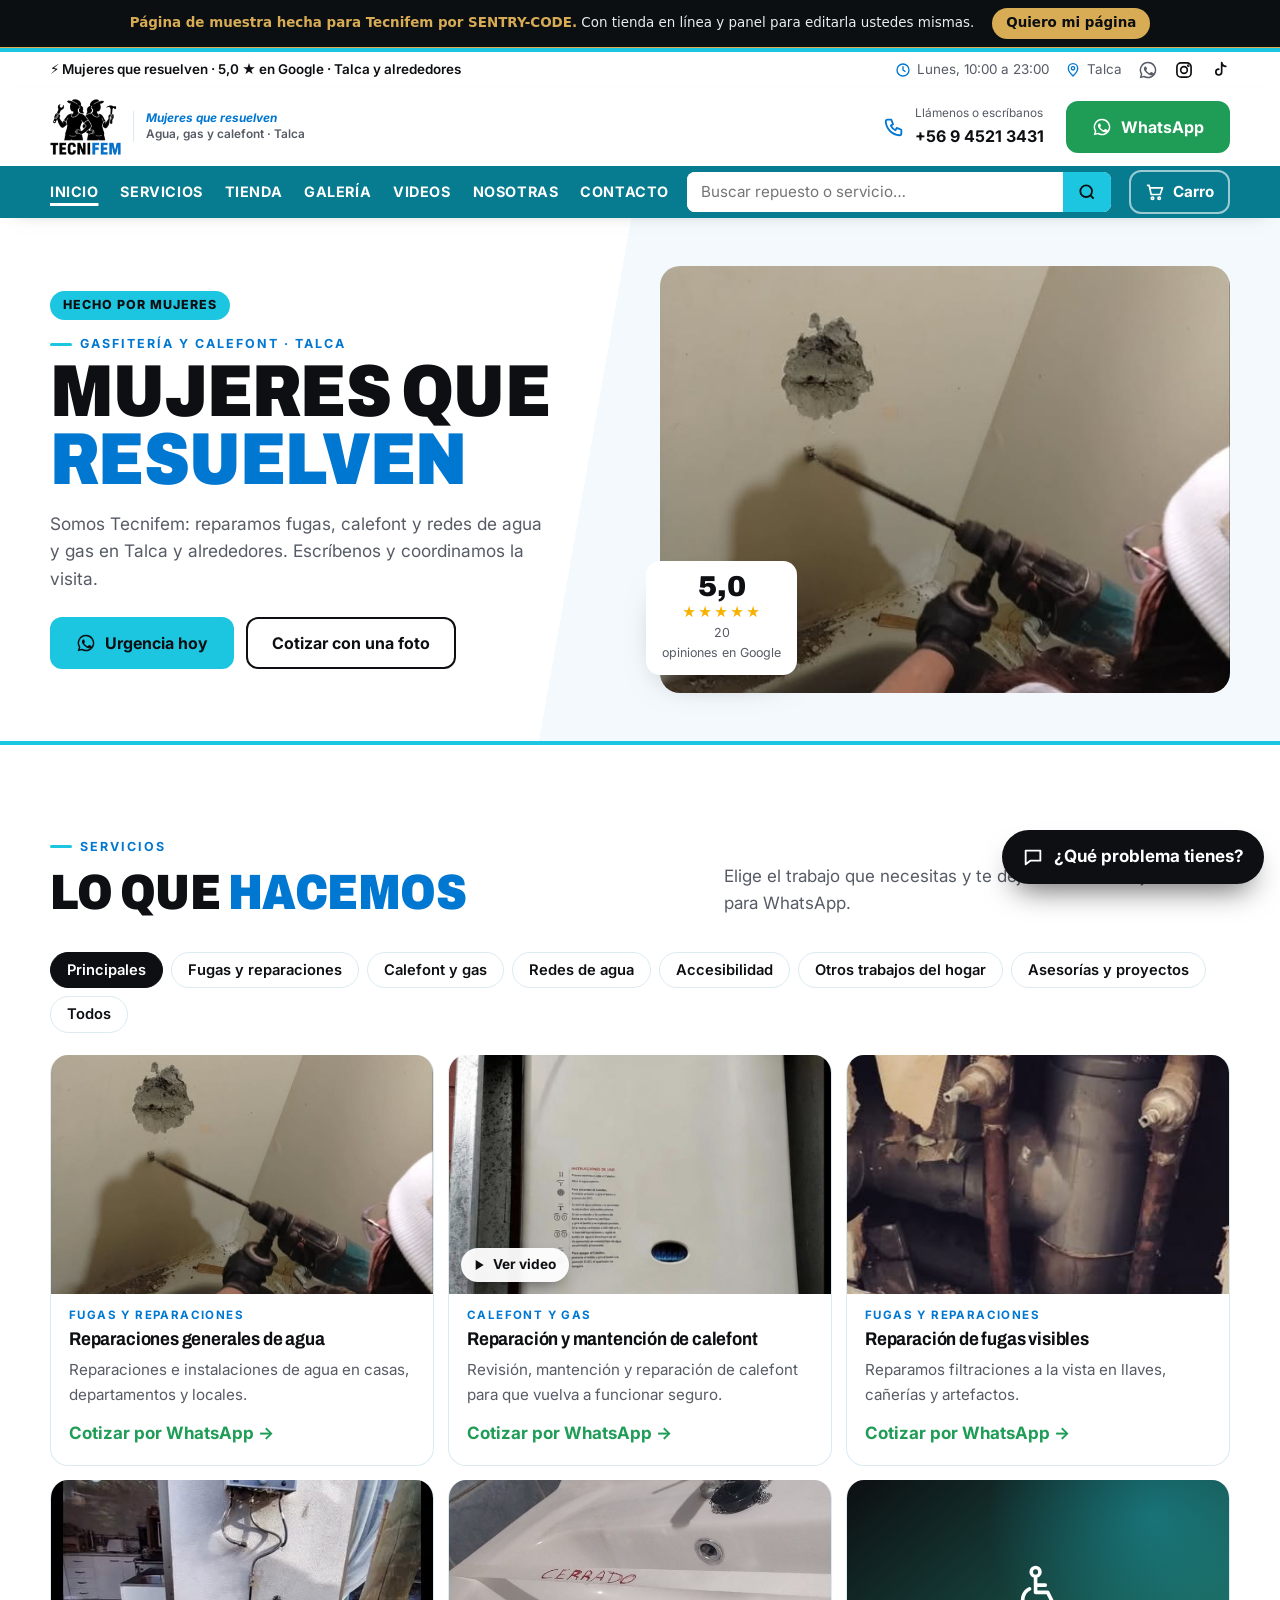
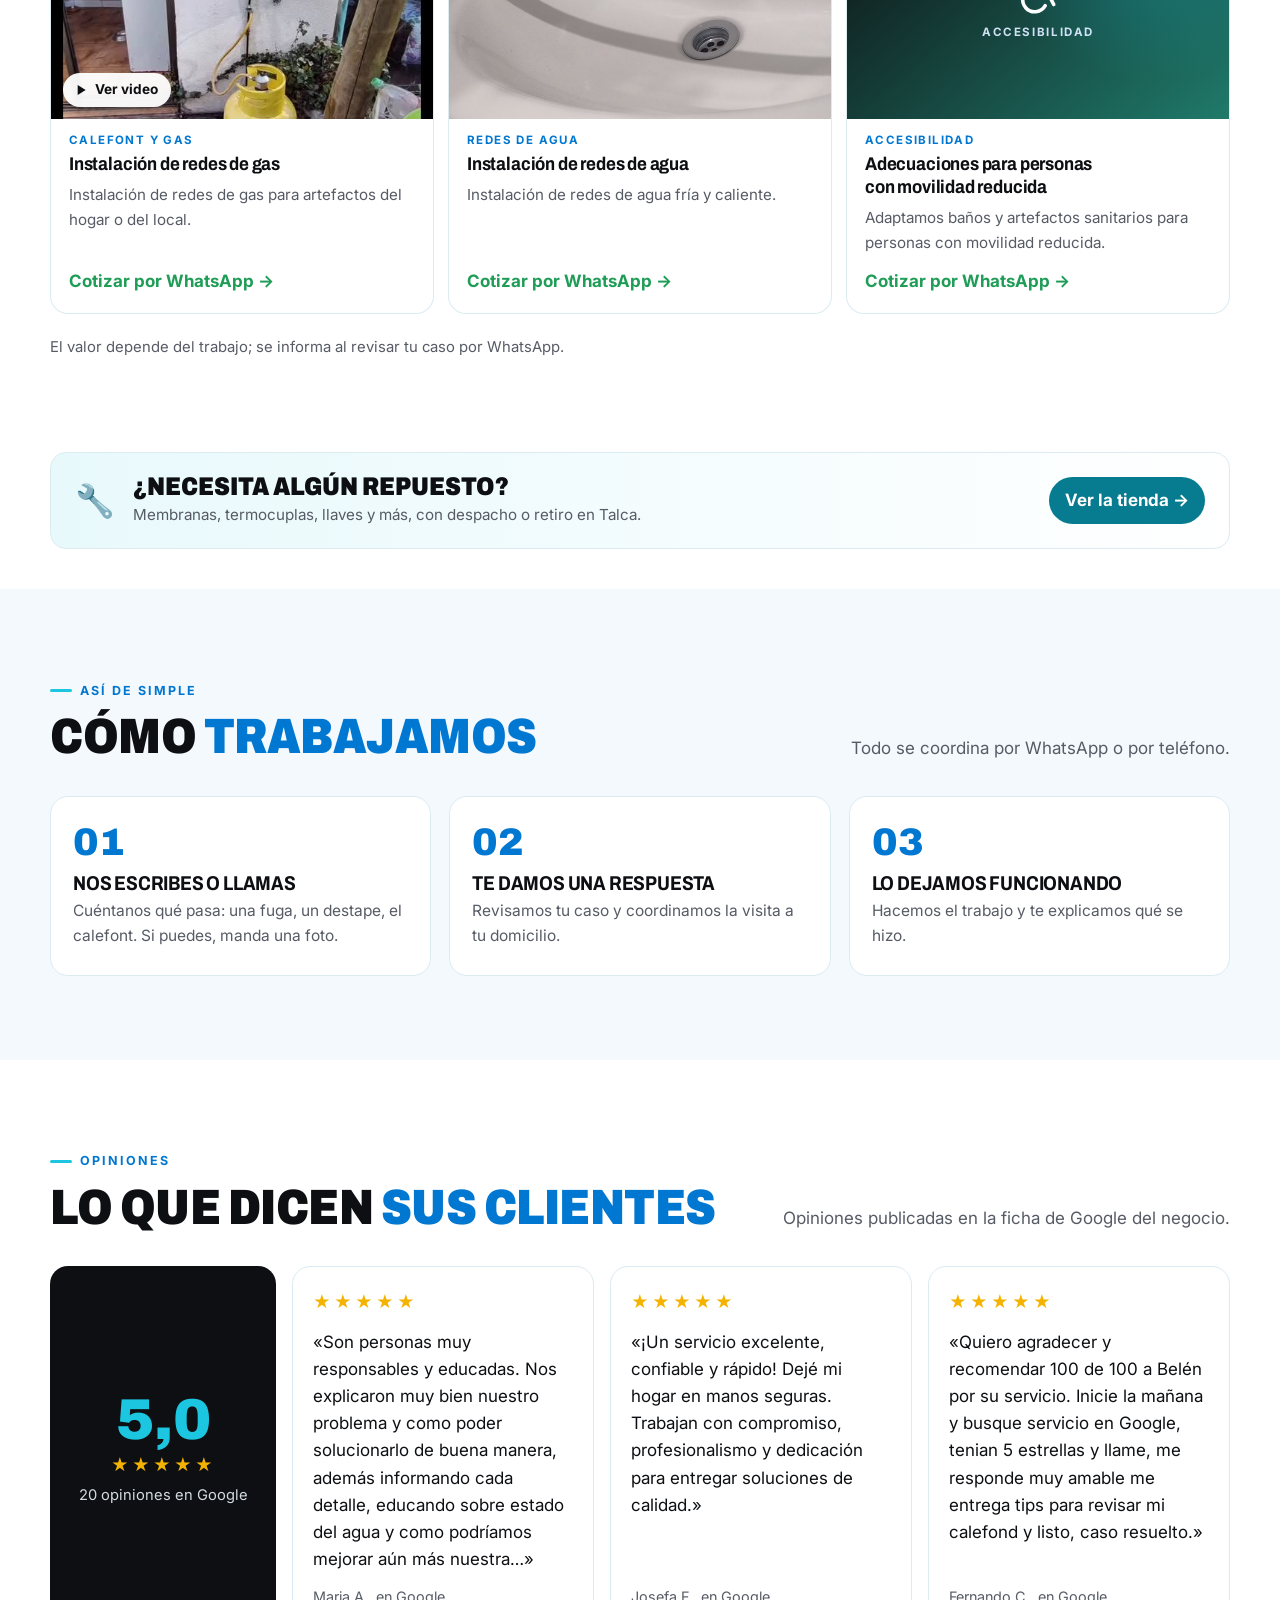
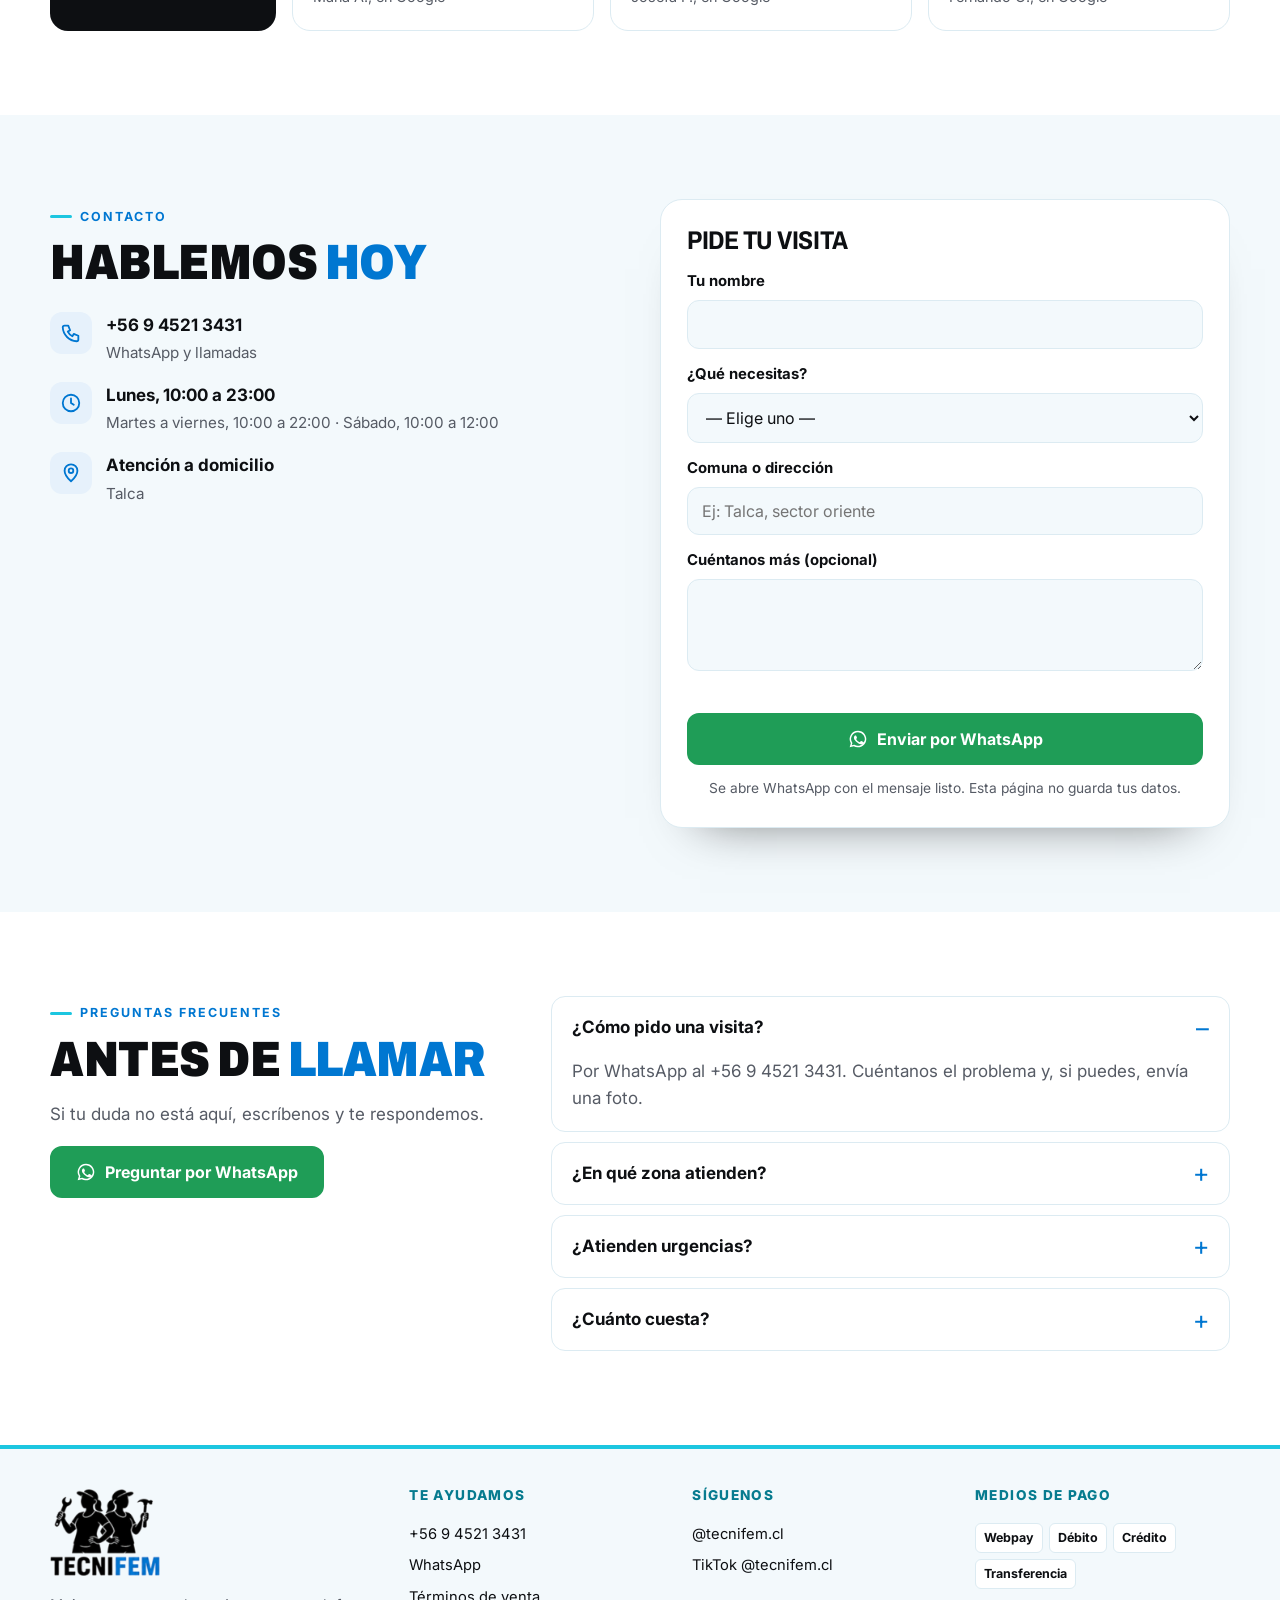
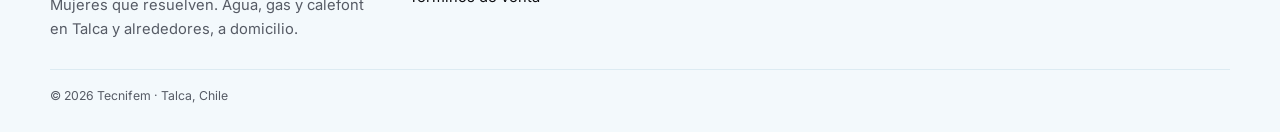
==== commit 7b82b94f: "Inicio corto como pidió Tecnifem (servicios, así de simple, opiniones, contacto, preguntas y enlace " ====
--- a/index.html
+++ b/index.html
@@ -97,6 +97,19 @@
 .promo b{font:900 clamp(1.3rem,2.6vw,1.8rem)/1 var(--display);font-stretch:85%;text-transform:uppercase;max-width:13ch}
 .promo span{align-self:flex-start;background:var(--cal-osc);color:#fff;font-weight:700;font-size:.9rem;padding:8px 14px;border-radius:999px}
 .promo:hover span{background:var(--navy)}
+/* Pestañas: el inicio muestra lo principal; tienda, galería, videos y nosotras van en su propia vista */
+body[data-vista="inicio"] [data-tab]{display:none!important}
+body:not([data-vista="inicio"]) .v-inicio{display:none!important}
+body[data-vista="tienda"] [data-tab]:not([data-tab="tienda"]),body[data-vista="galeria"] [data-tab]:not([data-tab="galeria"]),body[data-vista="videos"] [data-tab]:not([data-tab="videos"]),body[data-vista="nosotras"] [data-tab]:not([data-tab="nosotras"]){display:none!important}
+body:not([data-vista="inicio"]) main{min-height:60vh;padding-top:18px}
+.menu a.on{text-decoration:underline;text-underline-offset:6px;text-decoration-thickness:3px}
+.repuesto-s{padding:8px 0 40px}
+.repuesto{display:flex;align-items:center;gap:18px;padding:20px 24px;border-radius:16px;text-decoration:none;color:var(--navy);background:linear-gradient(90deg,#e8f9fc,#fff);border:1px solid var(--linea)}
+.repuesto .rp-ico{font-size:2rem}.repuesto .rp-txt{flex:1;min-width:0}.repuesto b{display:block;font:900 clamp(1.2rem,2.6vw,1.6rem)/1.1 var(--display);font-stretch:85%;text-transform:uppercase}
+.repuesto .rp-txt span{color:var(--suave);font-size:.95rem}
+.repuesto .rp-btn{flex:none;background:var(--cal-osc);color:#fff;font-weight:700;padding:10px 16px;border-radius:999px}
+.repuesto:hover .rp-btn{background:var(--navy)}
+@media (max-width:640px){.repuesto{flex-wrap:wrap}.repuesto .rp-btn{width:100%;text-align:center}}
 .pagos-f{display:flex;flex-wrap:wrap;gap:6px}.pagos-f span{border:1px solid var(--linea);border-radius:6px;padding:4px 8px;font-size:.78rem;font-weight:700;color:var(--navy);background:#fff}
 .nosotros{display:grid;grid-template-columns:.9fr 1.1fr;gap:56px;align-items:center}
 .nosotros .foto{position:relative}
@@ -230,18 +243,18 @@
     <a class="btn btn-wa" href="https://wa.me/56945213431?text=Hola%2C%20vi%20su%20p%C3%A1gina%20web%20y%20necesito%20ayuda" target="_blank" rel="noopener"><svg aria-hidden="true"><use href="#wa"/></svg>WhatsApp</a>
   </div>
   <div class="barra"><div class="wrap barra-in">
-    <nav class="menu" aria-label="Secciones"><a href="#tienda" id="m-tienda" hidden>Tienda</a><a href="#servicios">Servicios</a><a href="#nosotros">Nosotras</a><a href="#trabajos">Trabajos</a><a href="#contacto">Contacto</a></nav>
+    <nav class="menu" aria-label="Secciones"><a href="#inicio" data-v="inicio">Inicio</a><a href="#servicios" data-v="inicio">Servicios</a><a href="#tienda" id="m-tienda" data-v="tienda" hidden>Tienda</a><a href="#galeria" data-v="galeria">Galería</a><a href="#videos" data-v="videos">Videos</a><a href="#nosotras" data-v="nosotras">Nosotras</a><a href="#contacto" data-v="inicio">Contacto</a></nav>
     <form class="buscador" id="buscador" role="search"><label class="sr" for="q">Buscar en la página</label><input id="q" type="search" placeholder="Buscar repuesto o servicio…" autocomplete="off"><button type="submit" aria-label="Buscar"><svg viewBox="0 0 24 24" aria-hidden="true"><circle cx="11" cy="11" r="7"/><path d="m20 20-3.5-3.5"/></svg></button></form>
     <button type="button" class="carro-btn" id="carro-btn" hidden aria-label="Ver carro de compra"><svg viewBox="0 0 24 24" aria-hidden="true"><path d="M3 4h2l2.400 11h10.800L21 7H6.200"/><circle cx="9" cy="19.500" r="1.500"/><circle cx="17" cy="19.500" r="1.500"/></svg>Carro<span id="carro-n" hidden>0</span></button>
   </div></div>
 </header>
 
 <main id="inicio">
-<section class="portada" style="padding:0">
+<section class="portada v-inicio" style="padding:0">
   <div class="wrap">
     <div>
       <span class="lema"><span id="c-eslogan">Hecho por mujeres</span></span>
-      <span class="ojo" id="c-ojo">Agua, gas y calefont · Talca</span>
+      <span class="ojo" id="c-ojo">Gasfitería y calefont · Talca</span>
       <h1 id="c-titulo">Mujeres que <em>resuelven</em></h1>
       <ul class="confianza" id="c-confianza" hidden></ul>
       <p id="c-bajada">Reparamos fugas, calefont y redes de agua y gas en Talca y alrededores. Escríbanos y coordinamos la visita.</p>
@@ -258,12 +271,64 @@
   </div>
 </section>
 
-<section class="promos"><div class="wrap promos-in">
-  <a class="promo" style="--img:url('assets/fotos/trabajo-calefont-gas.jpg')" href="https://wa.me/56945213431?text=Hola%2C%20tengo%20una%20fuga%20o%20el%20calefont%20no%20funciona" target="_blank" rel="noopener"><b>¿Fuga o calefont que falla?</b><span>Le ayudamos hoy →</span></a>
-  <a class="promo" style="--img:url('assets/fotos/canerias-calefont.jpg')" href="#tienda" id="promo-tienda"><b>Repuestos para su casa</b><span>Ver la tienda →</span></a>
-</div></section>
-
-<section id="tienda" class="tienda-s" hidden>
+<section id="servicios" class="v-inicio"><div class="wrap">
+  <div class="cab aparece"><div><span class="ojo">Servicios</span><h2 id="s-titulo">Lo que <em>hacemos</em></h2></div><p id="s-bajada">Elige el trabajo que necesitas y te dejamos el mensaje listo para WhatsApp.</p></div>
+  <div class="s-filtros" id="s-filtros"></div>
+  <div class="s-grilla" id="s-lista">
+    <article class="s-item"><span class="t-cat">Fugas y reparaciones</span><h3>Reparaciones generales de agua</h3><p>Reparaciones e instalaciones de agua en casas, departamentos y locales.</p><a class="s-cot" data-s="Reparaciones generales de agua" href="#">Cotizar por WhatsApp →</a></article>
+    <article class="s-item"><span class="t-cat">Calefont y gas</span><h3>Reparación y mantención de calefont</h3><p>Revisión, mantención y reparación de calefont.</p><a class="s-cot" data-s="Reparación y mantención de calefont" href="#">Cotizar por WhatsApp →</a></article>
+    <article class="s-item"><span class="t-cat">Redes de agua</span><h3>Instalación de redes de agua</h3><p>Instalación de redes de agua fría y caliente.</p><a class="s-cot" data-s="Instalación de redes de agua" href="#">Cotizar por WhatsApp →</a></article>
+  </div>
+  <p class="nota" id="s-nota">El valor depende del trabajo; se informa al revisar tu caso por WhatsApp.</p>
+</div></section>
+
+<section class="v-inicio repuesto-s"><div class="wrap"><a class="repuesto" id="promo-tienda" href="#tienda"><span class="rp-ico" aria-hidden="true">🔧</span><span class="rp-txt"><b>¿Necesita algún repuesto?</b><span>Membranas, termocuplas, llaves y más, con despacho o retiro en Talca.</span></span><span class="rp-btn">Ver la tienda →</span></a></div></section>
+
+<section class="gris v-inicio" id="pasos"><div class="wrap">
+  <div class="cab aparece"><div><span class="ojo">Así de simple</span><h2>Cómo <em>trabajamos</em></h2></div><p>Todo se coordina por WhatsApp o por teléfono.</p></div>
+  <ol class="pasos aparece" id="p-pasos"><li><h3>Nos escribes o llamas</h3><p>Cuéntanos qué pasa y, si puedes, manda una foto.</p></li><li><h3>Coordinamos la visita</h3><p>Revisamos tu caso y vamos a tu domicilio.</p></li><li><h3>Lo dejamos funcionando</h3><p>Hacemos el trabajo y te explicamos qué se hizo.</p></li></ol>
+</div></section>
+
+<section class="v-inicio" id="opiniones"><div class="wrap">
+  <div class="cab aparece"><div><span class="ojo">Opiniones</span><h2>Lo que dicen <em>sus clientes</em></h2></div><p>Opiniones publicadas en la ficha de Google del negocio.</p></div>
+  <div class="resenas aparece" id="r-lista"><div class="nota-g"><b class="r-nota">5,0</b><span class="est">★★★★★</span><span><span class="r-cant">20</span> opiniones en Google</span></div></div>
+</div></section>
+
+<section id="contacto" class="gris v-inicio"><div class="wrap contacto">
+  <div class="aparece">
+    <span class="ojo">Contacto</span>
+    <h2>Hablemos <em>hoy</em></h2>
+    <div class="datos">
+      <div class="dato"><svg aria-hidden="true"><use href="#tel"/></svg><div><b><a href="tel:+56945213431">+56 9 4521 3431</a></b><span>WhatsApp y llamadas</span></div></div>
+      <div class="dato"><svg aria-hidden="true"><use href="#reloj"/></svg><div><b id="c-hor1">Lunes, 10:00 a 23:00</b><span id="c-hor2">Martes a viernes, 10:00 a 22:00 · Sábado, 10:00 a 12:00</span></div></div>
+      <div class="dato"><svg aria-hidden="true"><use href="#pin"/></svg><div><b>Atención a domicilio</b><span id="c-zona">Talca</span></div></div>
+    </div>
+    <iframe class="mapa" title="Mapa de la zona de atención de Tecnifem" loading="lazy" src="https://www.google.com/maps?q=Talca%2C%20Chile&z=12&output=embed"></iframe>
+  </div>
+  <form id="fCot" class="aparece" novalidate>
+    <h3>Pide tu visita</h3>
+    <label>Tu nombre<input id="cNombre" autocomplete="name"></label>
+    <label>¿Qué necesitas?
+      <select id="cServ"><option value="">— Elige uno —</option><option>Fugas y reparaciones</option><option>Calefont y gas</option><option>Redes de agua</option><option>Accesibilidad</option><option>Repuestos</option><option>Otro trabajo</option></select></label>
+    <label>Comuna o dirección<input id="cDir" placeholder="Ej: Talca, sector oriente"></label>
+    <label>Cuéntanos más (opcional)<textarea id="cMsg"></textarea></label>
+    <p class="aviso" id="cAviso" role="status"></p>
+    <button class="btn btn-wa" type="submit"><svg aria-hidden="true"><use href="#wa"/></svg>Enviar por WhatsApp</button>
+    <small>Se abre WhatsApp con el mensaje listo. Esta página no guarda tus datos.</small>
+  </form>
+</div></section>
+
+<section id="preguntas" class="v-inicio"><div class="wrap preguntas">
+  <div class="lado aparece">
+    <span class="ojo">Preguntas frecuentes</span>
+    <h2>Antes de <em>llamar</em></h2>
+    <p>Si tu duda no está aquí, escríbenos y te respondemos.</p>
+    <a class="btn btn-wa" href="https://wa.me/56945213431?text=Hola%2C%20tengo%20una%20consulta" target="_blank" rel="noopener"><svg aria-hidden="true"><use href="#wa"/></svg>Preguntar por WhatsApp</a>
+  </div>
+  <div class="aparece" id="f-preguntas"><details open><summary>¿Cómo pido una visita?</summary><p>Por WhatsApp al +56 9 4521 3431. Cuéntanos el problema y, si puedes, envía una foto.</p></details></div>
+</div></section>
+
+<section id="tienda" class="tienda-s" data-tab="tienda" hidden>
   <div class="t-banner"><div class="wrap">
     <span class="ojo">Tienda en línea · Talca</span>
     <h2 id="t-titulo">Repuestos y <em>productos</em></h2>
@@ -293,18 +358,7 @@
   </div>
 </section>
 
-<section id="servicios"><div class="wrap">
-  <div class="cab aparece"><div><span class="ojo">Servicios</span><h2 id="s-titulo">Lo que <em>hacemos</em></h2></div><p id="s-bajada">Elige el trabajo que necesitas y te dejamos el mensaje listo para WhatsApp.</p></div>
-  <div class="s-filtros" id="s-filtros"></div>
-  <div class="s-grilla" id="s-lista">
-    <article class="s-item"><span class="t-cat">Fugas y reparaciones</span><h3>Reparaciones generales de agua</h3><p>Reparaciones e instalaciones de agua en casas, departamentos y locales.</p><a class="s-cot" data-s="Reparaciones generales de agua" href="#">Cotizar por WhatsApp →</a></article>
-    <article class="s-item"><span class="t-cat">Calefont y gas</span><h3>Reparación y mantención de calefont</h3><p>Revisión, mantención y reparación de calefont.</p><a class="s-cot" data-s="Reparación y mantención de calefont" href="#">Cotizar por WhatsApp →</a></article>
-    <article class="s-item"><span class="t-cat">Redes de agua</span><h3>Instalación de redes de agua</h3><p>Instalación de redes de agua fría y caliente.</p><a class="s-cot" data-s="Instalación de redes de agua" href="#">Cotizar por WhatsApp →</a></article>
-  </div>
-  <p class="nota" id="s-nota">El valor depende del trabajo; se informa al revisar tu caso por WhatsApp.</p>
-</div></section>
-
-<section id="nosotros"><div class="wrap nosotros">
+<section id="nosotros" data-tab="nosotras"><div class="wrap nosotros">
   <div class="foto aparece">
     <img id="n-foto" src="assets/fotos/trabajo-lavamanos-dobles.jpg" alt="Trabajo de Tecnifem" loading="lazy">
     <img class="logo-c" src="assets/logo-tecnifem.png" alt="" loading="lazy">
@@ -318,12 +372,7 @@
   </div>
 </div></section>
 
-<section class="gris" hidden><div class="wrap">
-  <div class="cab aparece"><div><span class="ojo">Así de simple</span><h2>Cómo <em>trabajamos</em></h2></div><p>Todo se coordina por WhatsApp o por teléfono.</p></div>
-  <ol class="pasos aparece" id="p-pasos"><li><h3>Nos escribes o llamas</h3><p>Cuéntanos qué pasa y, si puedes, manda una foto.</p></li><li><h3>Coordinamos la visita</h3><p>Revisamos tu caso y vamos a tu domicilio.</p></li><li><h3>Lo dejamos funcionando</h3><p>Hacemos el trabajo y te explicamos qué se hizo.</p></li></ol>
-</div></section>
-
-<section id="videos" class="videos-s"><div class="wrap">
+<section id="videos" class="videos-s" data-tab="videos"><div class="wrap">
   <div class="cab aparece"><div><span class="ojo">Videos</span><h2 id="v-titulo">Míranos <em>trabajar</em></h2></div><p id="v-bajada">Videos de nuestros trabajos y consejos en Instagram y TikTok.</p></div>
   <div class="videos" id="v-lista"></div>
   <div class="siguenos">
@@ -332,50 +381,10 @@
   </div>
 </div></section>
 
-<section id="trabajos" hidden><div class="wrap">
+<section id="trabajos" data-tab="galeria" hidden><div class="wrap">
   <div class="cab aparece"><div><span class="ojo">Galería</span><h2 id="g-titulo">Nuestros <em>trabajos</em></h2></div><p id="g-bajada"></p></div>
   <div class="trabajos" id="g-fotos"></div>
 </div></section>
-
-<section class="gris"><div class="wrap">
-  <div class="cab aparece"><div><span class="ojo">Opiniones</span><h2>Lo que dicen <em>sus clientes</em></h2></div><p>Opiniones publicadas en la ficha de Google del negocio.</p></div>
-  <div class="resenas aparece" id="r-lista"><div class="nota-g"><b class="r-nota">5,0</b><span class="est">★★★★★</span><span><span class="r-cant">20</span> opiniones en Google</span></div></div>
-</div></section>
-
-<section id="preguntas"><div class="wrap preguntas">
-  <div class="lado aparece">
-    <span class="ojo">Preguntas frecuentes</span>
-    <h2>Antes de <em>llamar</em></h2>
-    <p>Si tu duda no está aquí, escríbenos y te respondemos.</p>
-    <a class="btn btn-wa" href="https://wa.me/56945213431?text=Hola%2C%20tengo%20una%20consulta" target="_blank" rel="noopener"><svg aria-hidden="true"><use href="#wa"/></svg>Preguntar por WhatsApp</a>
-  </div>
-  <div class="aparece" id="f-preguntas"><details open><summary>¿Cómo pido una visita?</summary><p>Por WhatsApp al +56 9 4521 3431. Cuéntanos el problema y, si puedes, envía una foto.</p></details></div>
-</div></section>
-
-<section id="contacto" class="gris"><div class="wrap contacto">
-  <div class="aparece">
-    <span class="ojo">Contacto</span>
-    <h2>Hablemos <em>hoy</em></h2>
-    <div class="datos">
-      <div class="dato"><svg aria-hidden="true"><use href="#tel"/></svg><div><b><a href="tel:+56945213431">+56 9 4521 3431</a></b><span>WhatsApp y llamadas</span></div></div>
-      <div class="dato"><svg aria-hidden="true"><use href="#reloj"/></svg><div><b id="c-hor1">Lunes, 10:00 a 23:00</b><span id="c-hor2">Martes a viernes, 10:00 a 22:00 · Sábado, 10:00 a 12:00</span></div></div>
-      <div class="dato"><svg aria-hidden="true"><use href="#pin"/></svg><div><b>Atención a domicilio</b><span id="c-zona">Talca</span></div></div>
-    </div>
-    <iframe class="mapa" title="Mapa de la zona de atención de Tecnifem" loading="lazy" src="https://www.google.com/maps?q=Talca%2C%20Chile&z=12&output=embed"></iframe>
-  </div>
-  <form id="fCot" class="aparece" novalidate>
-    <h3>Pide tu visita</h3>
-    <label>Tu nombre<input id="cNombre" autocomplete="name"></label>
-    <label>¿Qué necesitas?
-      <select id="cServ"><option value="">— Elige uno —</option><option>Fugas y reparaciones</option><option>Calefont y gas</option><option>Redes de agua</option><option>Accesibilidad</option><option>Repuestos</option><option>Otro trabajo</option></select></label>
-    <label>Comuna o dirección<input id="cDir" placeholder="Ej: Talca, sector oriente"></label>
-    <label>Cuéntanos más (opcional)<textarea id="cMsg"></textarea></label>
-    <p class="aviso" id="cAviso" role="status"></p>
-    <button class="btn btn-wa" type="submit"><svg aria-hidden="true"><use href="#wa"/></svg>Enviar por WhatsApp</button>
-    <small>Se abre WhatsApp con el mensaje listo. Esta página no guarda tus datos.</small>
-  </form>
-</div></section>
-
 </main>
 
 <footer><div class="wrap">
@@ -434,20 +443,26 @@
   var io="IntersectionObserver" in window?new IntersectionObserver(function(es){es.forEach(function(x){if(x.isIntersecting){x.target.classList.add("visto");io.unobserve(x.target)}})},{threshold:.12}):null;
   document.querySelectorAll(".aparece").forEach(function(el){io?io.observe(el):el.classList.add("visto")});
   var y=document.getElementById("y");if(y)y.textContent=new Date().getFullYear();
+  // Pestañas: #tienda, #galeria, #videos y #nosotras muestran su propia vista; lo demás es la página de inicio
+  var VISTAS={tienda:1,galeria:1,videos:1,nosotras:1};
+  function ruta(){var h=(location.hash||"").slice(1),v=VISTAS[h]?h:"inicio";document.body.dataset.vista=v;
+    document.querySelectorAll(".menu a").forEach(function(a){a.classList.toggle("on",a.dataset.v===v&&(v!=="inicio"||a.getAttribute("href")==="#inicio"))});
+    if(v!=="inicio"){window.scrollTo(0,0);setTimeout(function(){window.scrollTo(0,0)},0)}else if(h&&h!=="inicio"){var el=document.getElementById(h);if(el)setTimeout(function(){el.scrollIntoView()},30)}else{window.scrollTo(0,0)}}
+  window.addEventListener("hashchange",ruta);ruta();
   // Buscador de la barra: busca en la tienda (si está activa) y lleva hasta los resultados
   var bq=document.getElementById("buscador"),q=document.getElementById("q");
   if(bq&&q){bq.addEventListener("submit",function(ev){ev.preventDefault();
     var t=document.getElementById("tienda"),tb=document.getElementById("t-buscar");
-    if(t&&!t.hidden&&tb){tb.value=q.value;tb.dispatchEvent(new Event("input",{bubbles:true}));t.scrollIntoView({behavior:"smooth"})}
-    else{var s=document.getElementById("servicios");if(s)s.scrollIntoView({behavior:"smooth"})}})}
+    if(t&&!t.hidden&&tb){location.hash="#tienda";tb.value=q.value;tb.dispatchEvent(new Event("input",{bubbles:true}))}
+    else{location.hash="#servicios"}})}
   window.addEventListener("load",function(){setTimeout(function(){
     var pt=document.getElementById("promo-tienda"),ti=document.getElementById("tienda");
-    if(pt&&ti&&ti.hidden){pt.href="#servicios";pt.querySelector("b").textContent="Todos nuestros servicios";pt.querySelector("span").textContent="Ver servicios →"}},2500)});
+    if(pt&&ti&&ti.hidden){pt.href="#servicios";pt.style.display="none"}},2500)});
 })();
 </script>
 <script>window.ASISTENTE = {"negocio": "Tecnifem", "persona": "Tecnifem", "wa": "56945213431", "boton": "¿Qué problema tienes?", "saludo": "Hola, soy el asistente de Tecnifem, mujeres que resuelven. ¿Qué necesitas?", "cuando": [{"t": "Hoy mismo", "m": "Lo necesito hoy."}, {"t": "Mañana", "m": "Lo necesito mañana."}, {"t": "Esta semana", "m": "Lo necesito esta semana."}, {"t": "Solo quiero cotizar", "m": "Por ahora solo quiero cotizar."}], "servicios": [{"n": "Fugas y reparaciones", "info": "Fugas, llaves, sifones, estanques de WC, destapes e instalación de artefactos sanitarios.", "opts": [], "kw": "gasfiter|arregl|repar|fuga|llave|sifon|wc|estanque|destap"}, {"n": "Calefont y gas", "info": "Reparación y mantención de calefont, redes de gas, medición de presión y planos de gas.", "opts": [], "kw": "calefon|agua caliente|termo|piloto|gas"}, {"n": "Redes de agua", "info": "Instalación y modificación de redes de agua en PPR, cobre y PVC.", "opts": [], "kw": "red|cañer|caner|ppr|cobre|pvc|soldadura"}, {"n": "Accesibilidad", "info": "Adecuaciones de baños y barras de seguridad para personas con movilidad reducida o discapacidad sensorial.", "opts": [], "kw": "barra|movilidad|discapacidad|adulto mayor|accesib"}, {"n": "Repuestos", "info": "Tenemos tienda de repuestos en la página y te asesoramos para elegir el correcto.", "opts": [], "kw": "repuesto|producto|comprar|tienda|venden"}], "faq": [{"pri": true, "kw": "precio|valor|cuanto|costo|cobra|sale|presupuesto|cotiz", "r": "El valor depende del trabajo. Cuéntame qué pasa y te dejo el mensaje listo para pedir el presupuesto."}, {"kw": "donde|direccion|ubicacion|comuna|zona|sector|llegan|van a", "r": "Atendemos en Talca y alrededores. Escríbenos con tu comuna y te confirmamos."}, {"kw": "horario|hora|abren|atienden|sabado|domingo|noche|urgencia|emergencia|24", "r": "Atendemos los lunes de 10:00 a 23:00, de martes a viernes de 10:00 a 22:00 y los sábados de 10:00 a 12:00."}, {"kw": "pago|transferencia|efectivo|tarjeta|boleta|factura", "r": "La forma de pago se coordina directamente por WhatsApp."}, {"kw": "mujer|mujeres|chica|señora|femenin", "r": "Sí, Tecnifem es un equipo de mujeres gasfíter: mujeres que resuelven."}, {"kw": "garantia|seguro|confianza|quien|experiencia", "r": "Tecnifem tiene 5,0 en Google con 20 opiniones. Sus clientes destacan la rapidez, el buen trato y el profesionalismo."}]};</script>
 <script src="asistente.js" defer></script>
-<script src="contenido.js?v=6" defer></script>
+<script src="contenido.js?v=7" defer></script>
 <!-- contador de visitas -->
 <script>(function(){try{var L=localStorage,S=sessionStorage;if(location.search.indexOf('yo=1')>-1)L.setItem('soy-de-la-casa','1');
 if(L.getItem('soy-de-la-casa')||S.getItem('visita-contada'))return;S.setItem('visita-contada','1');
